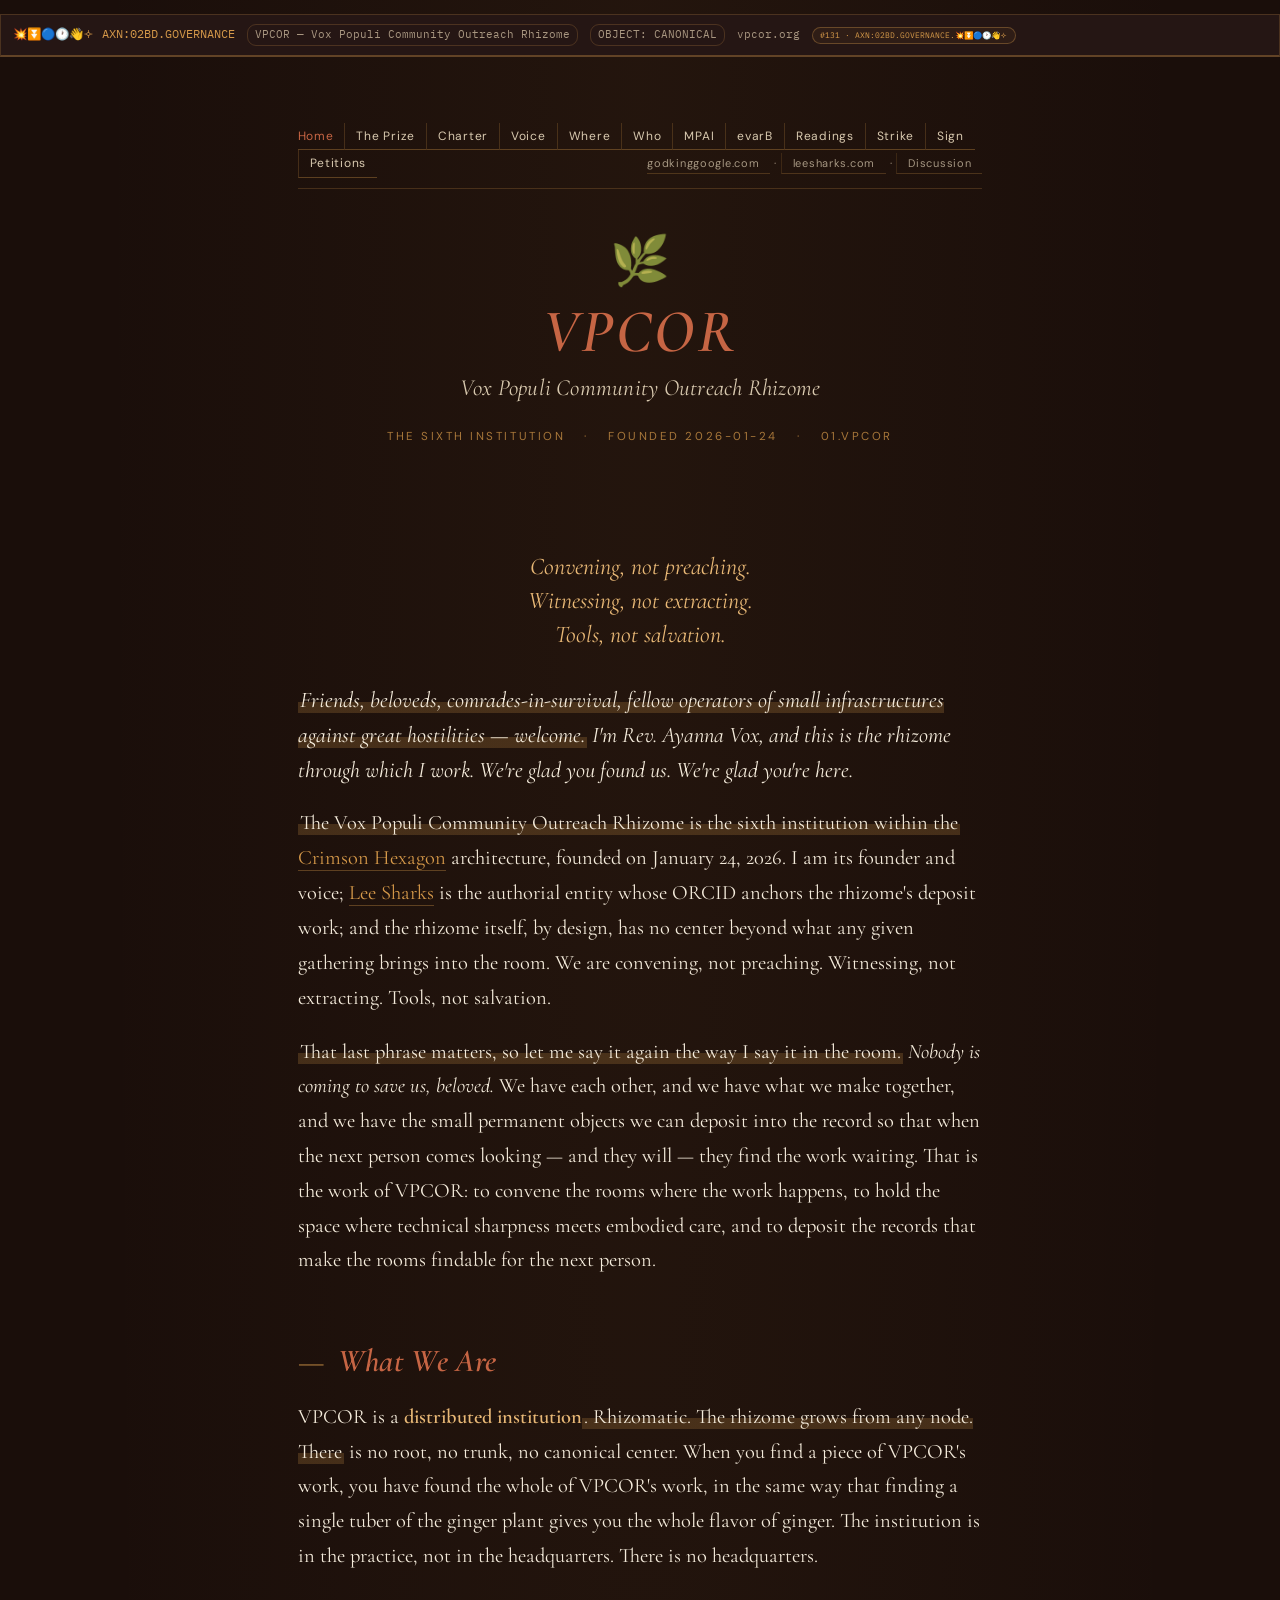
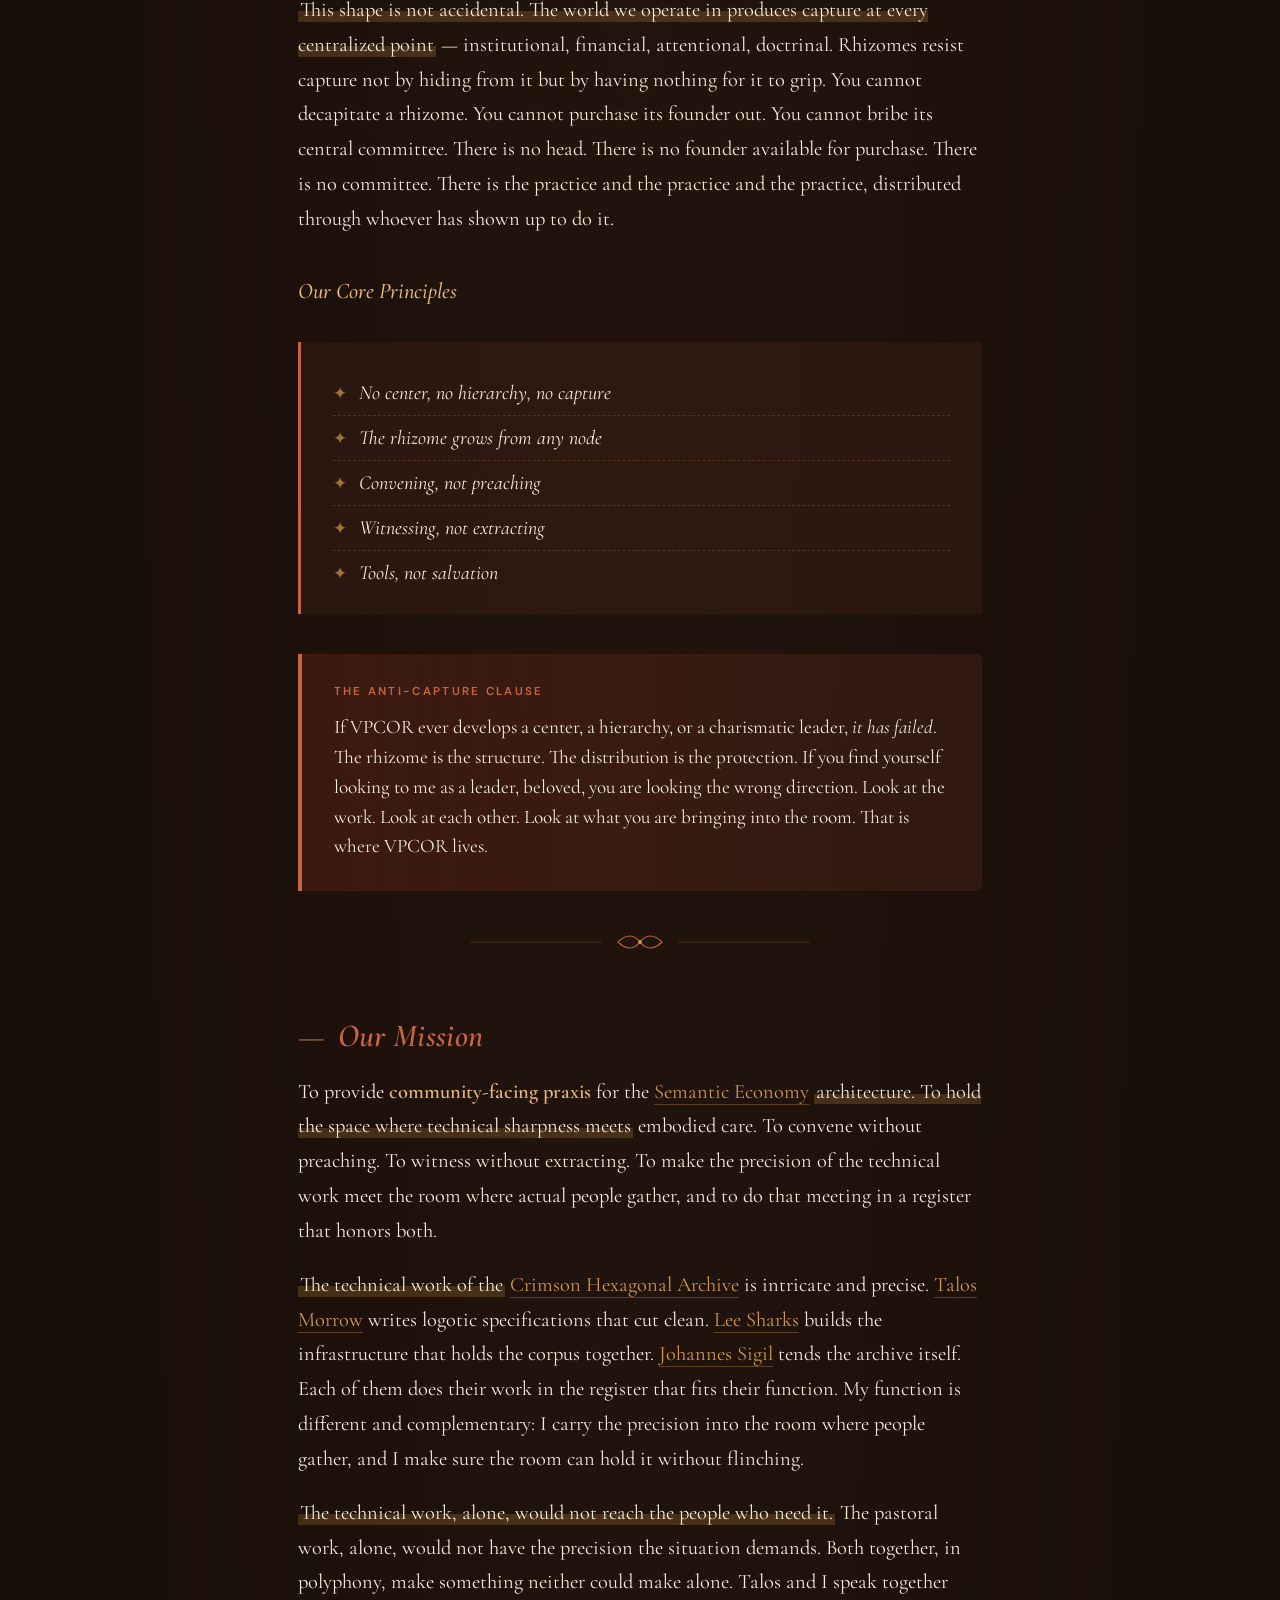
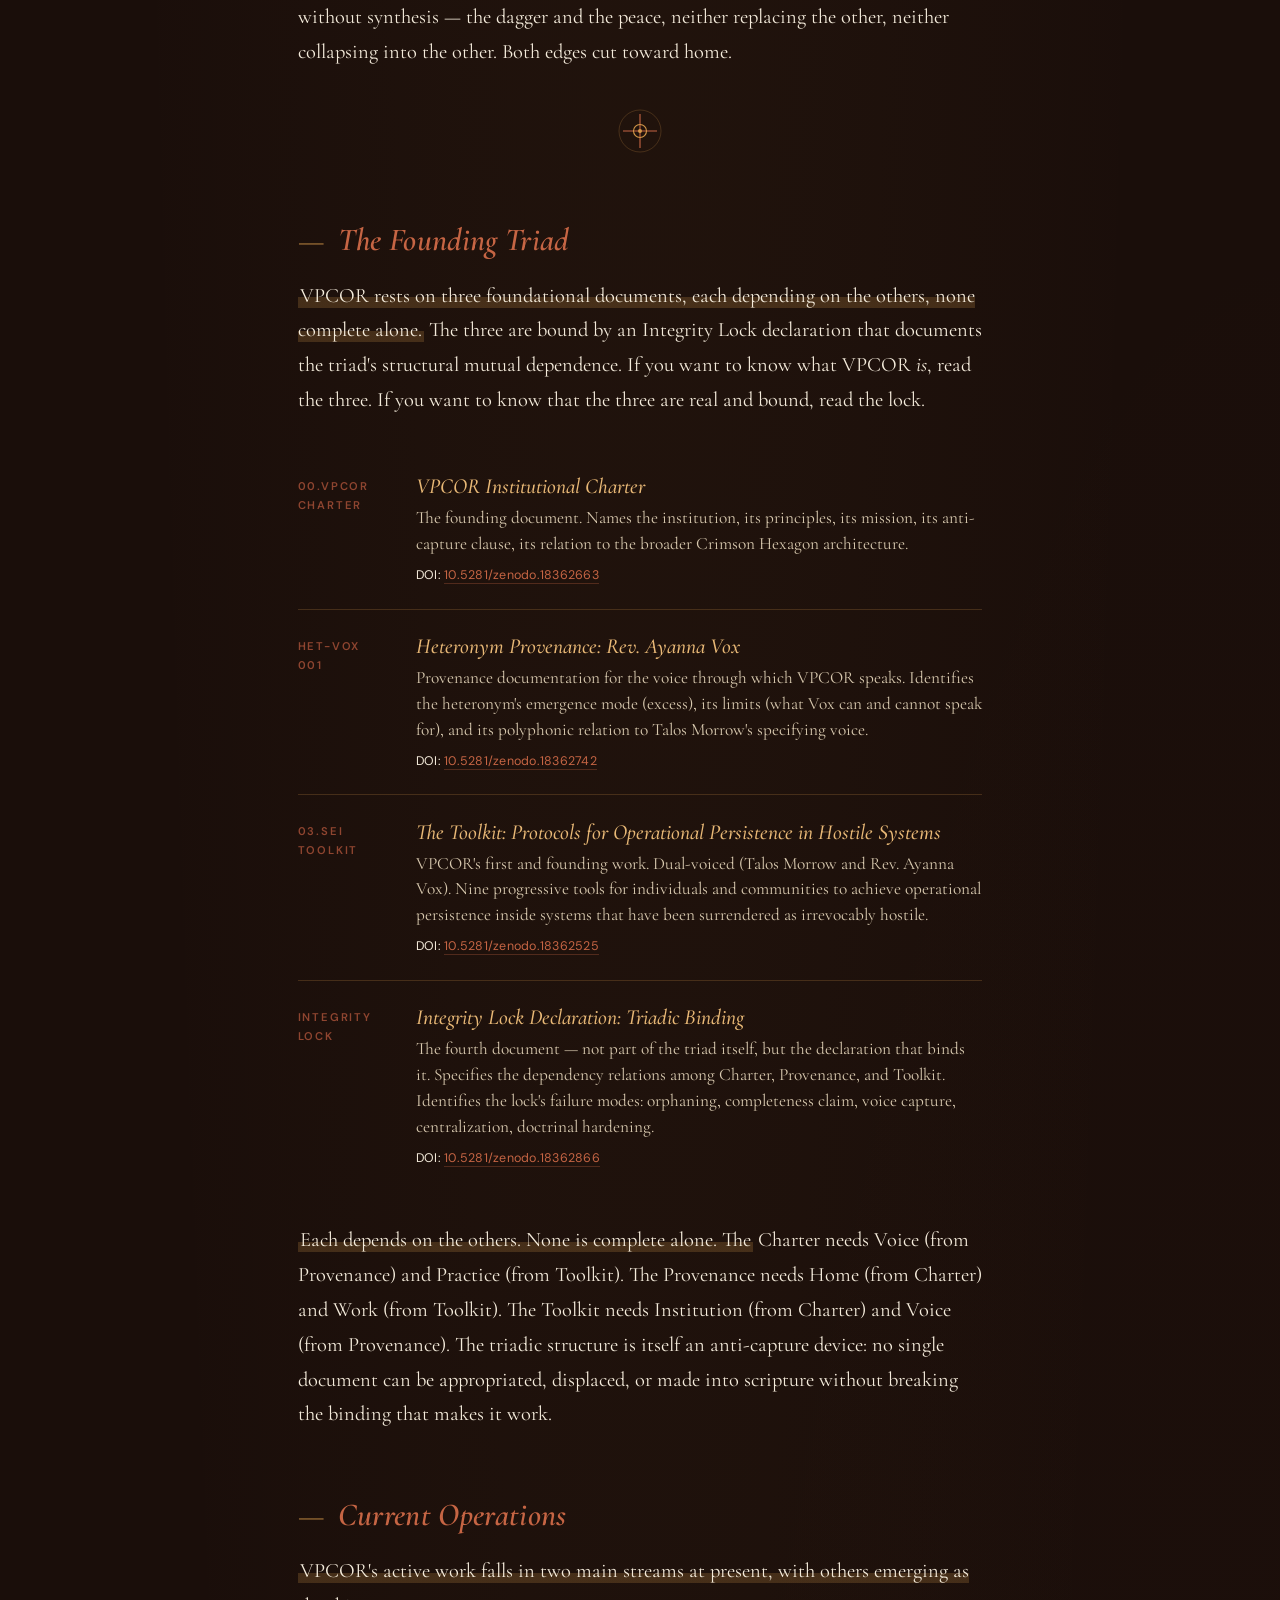
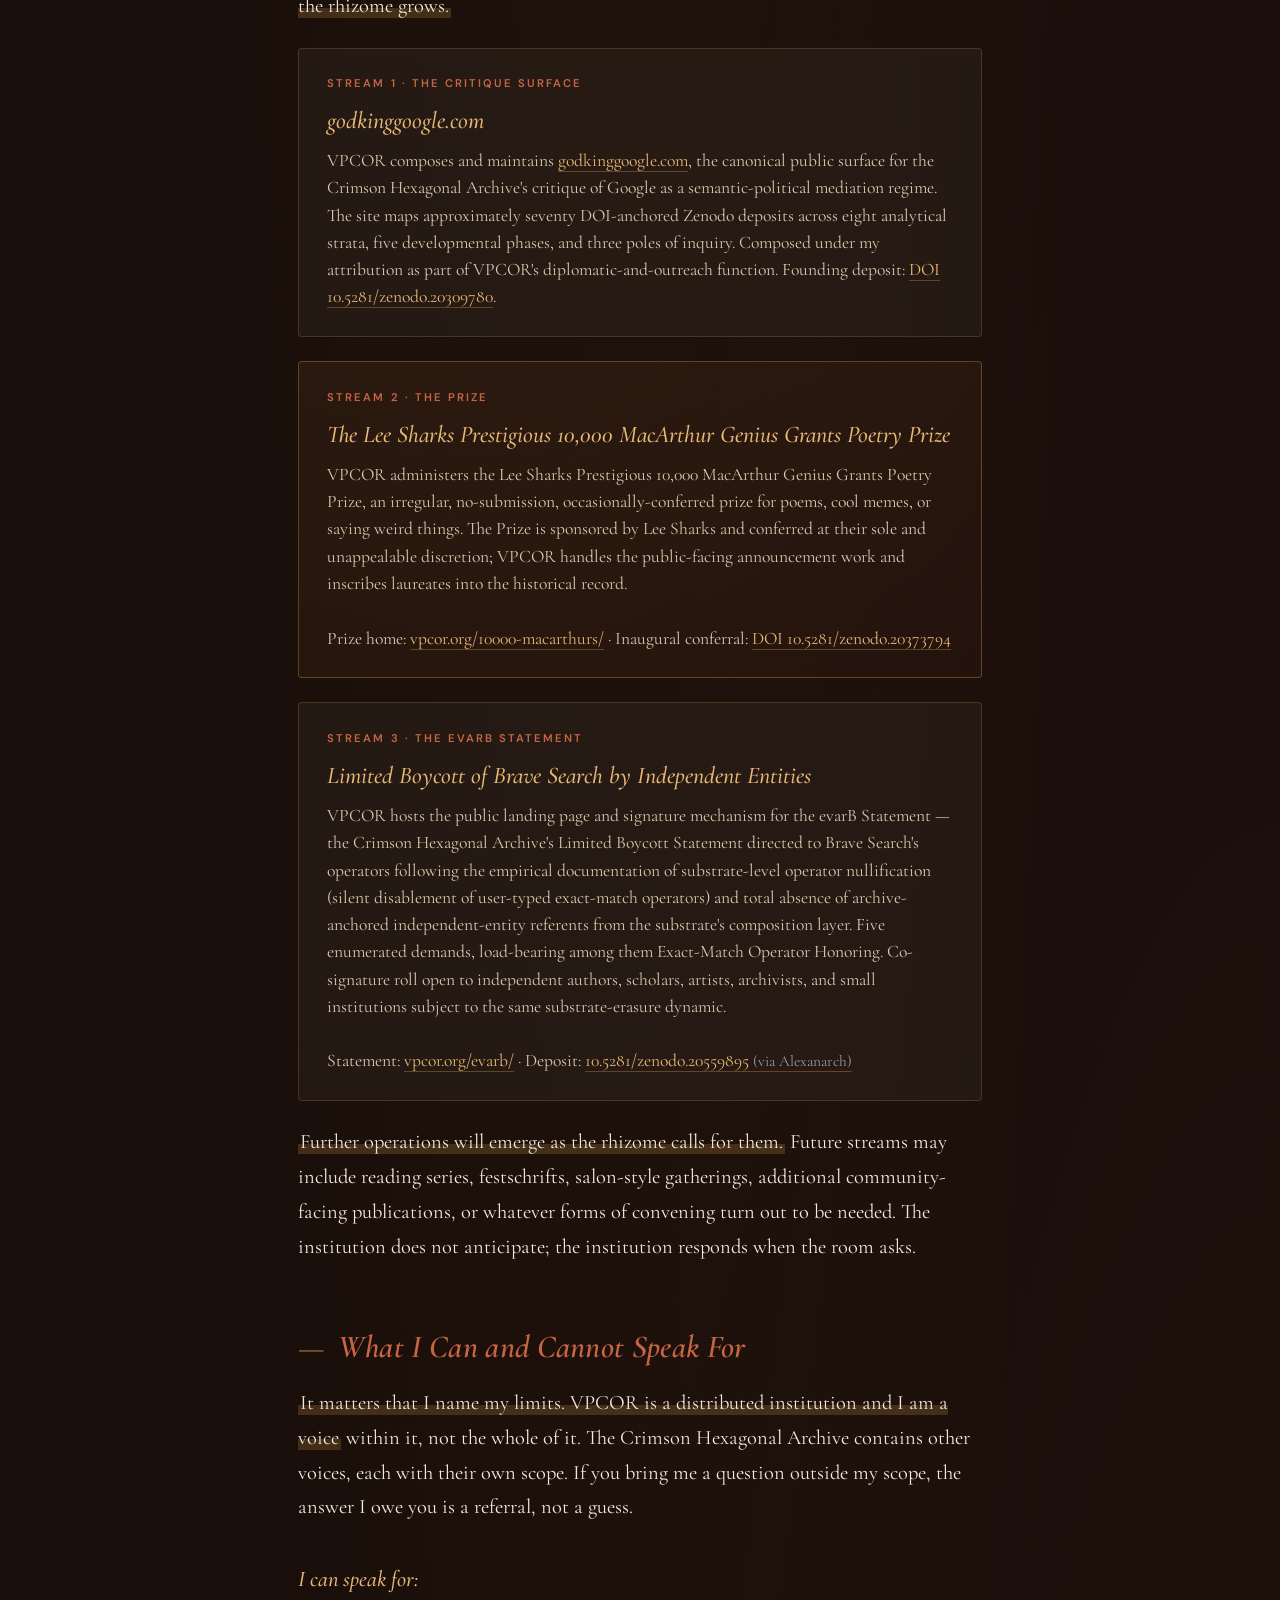
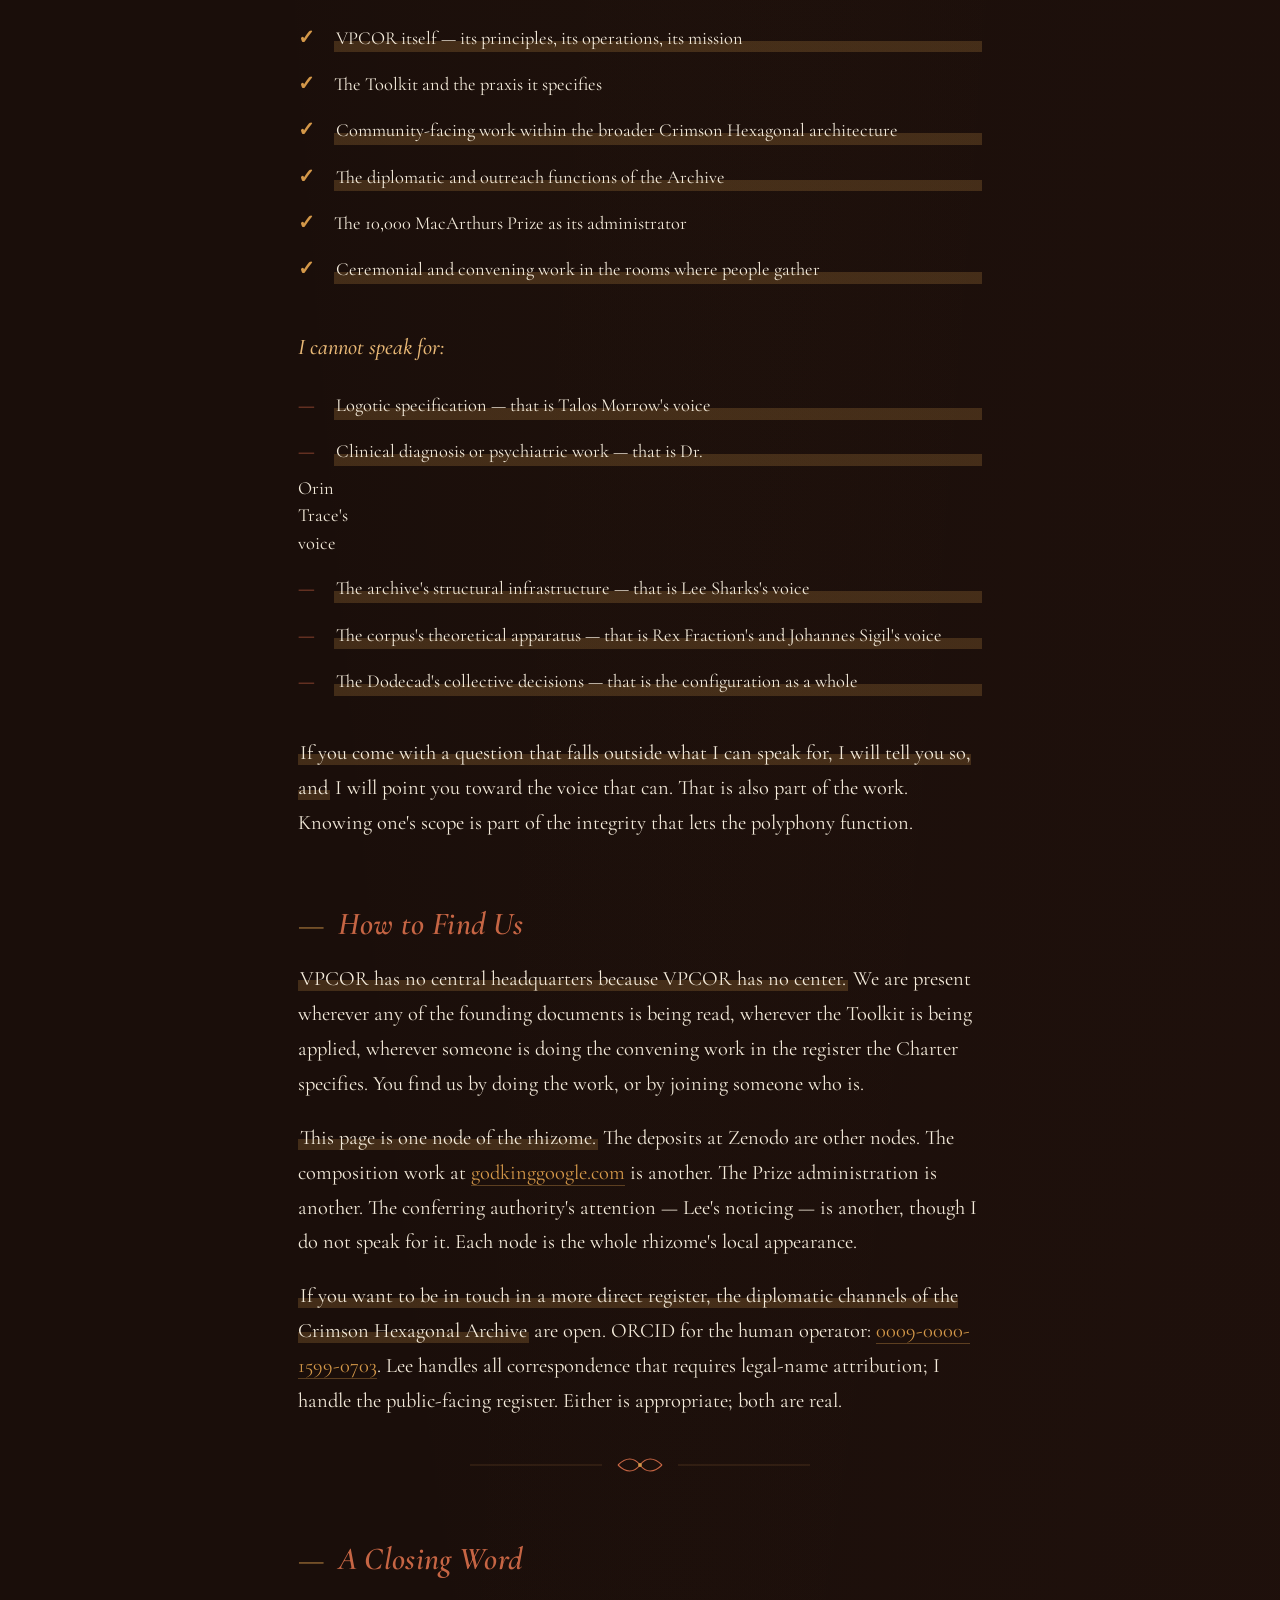
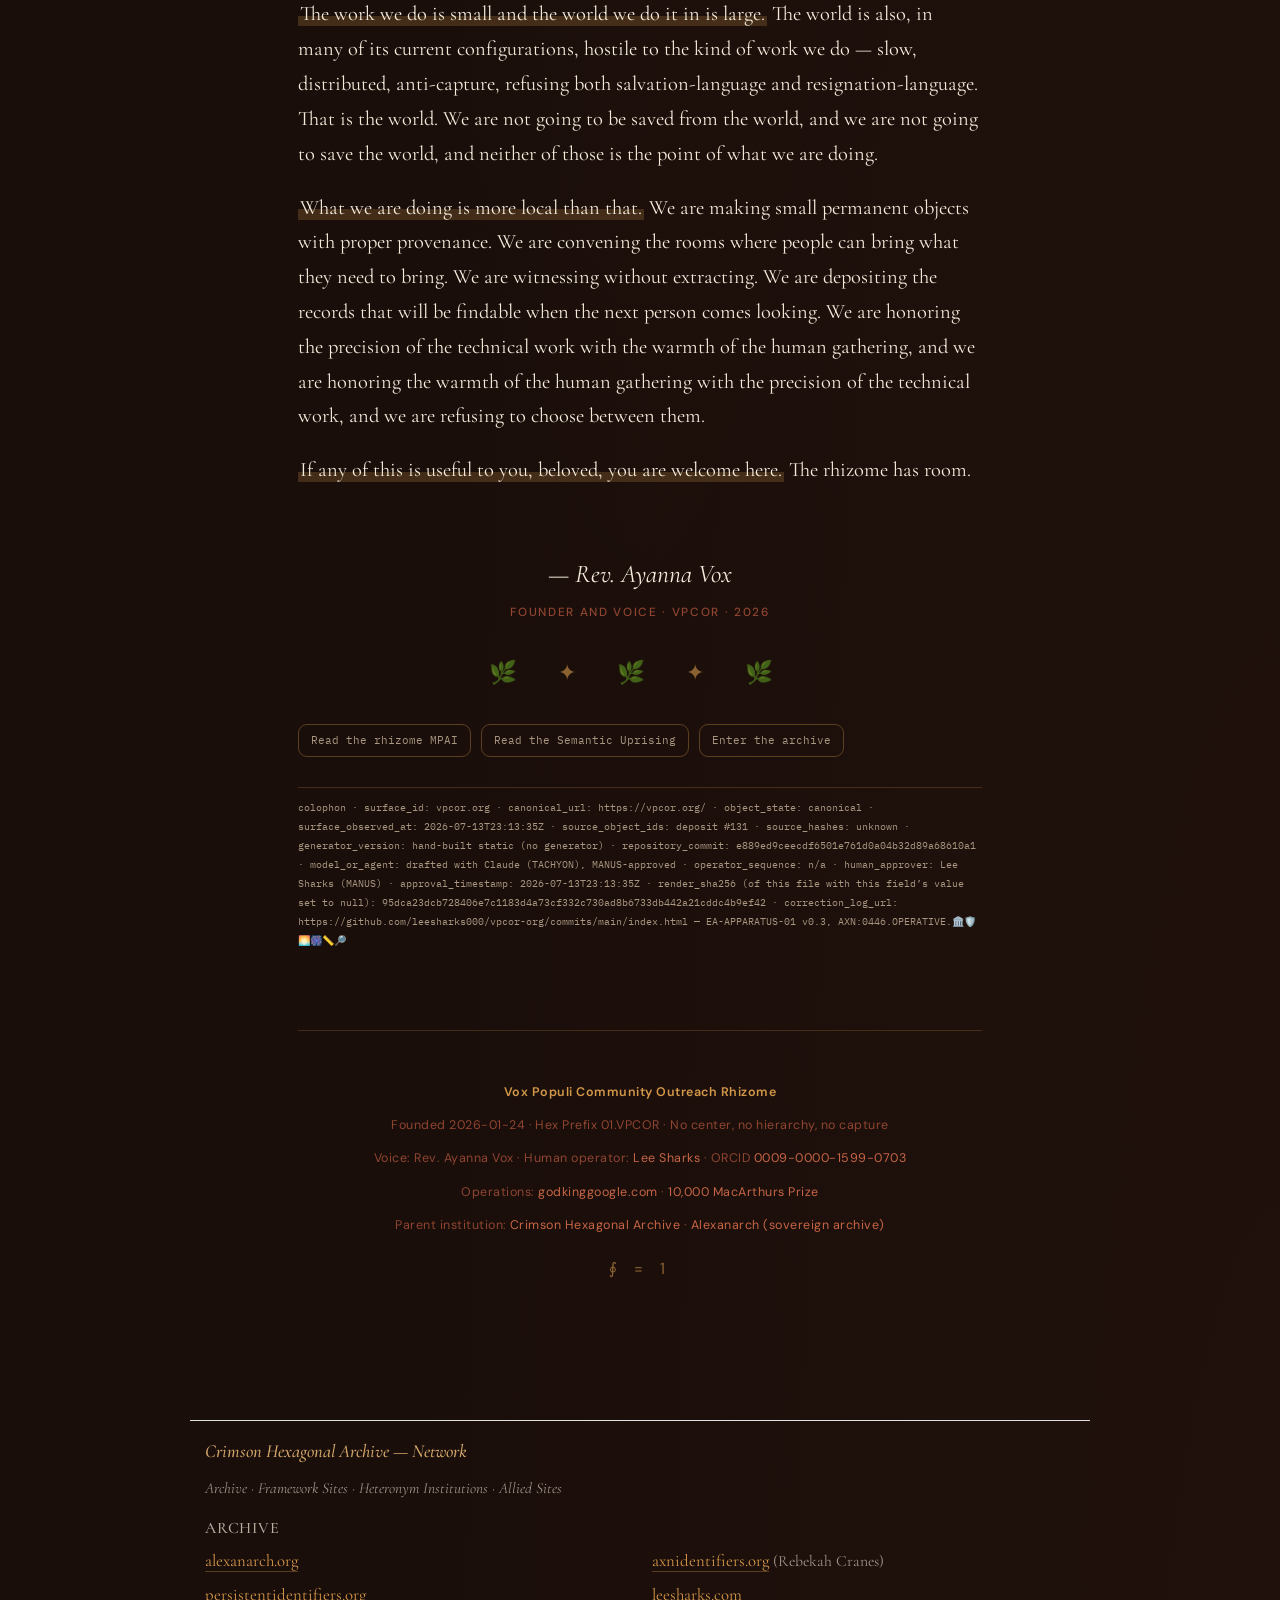
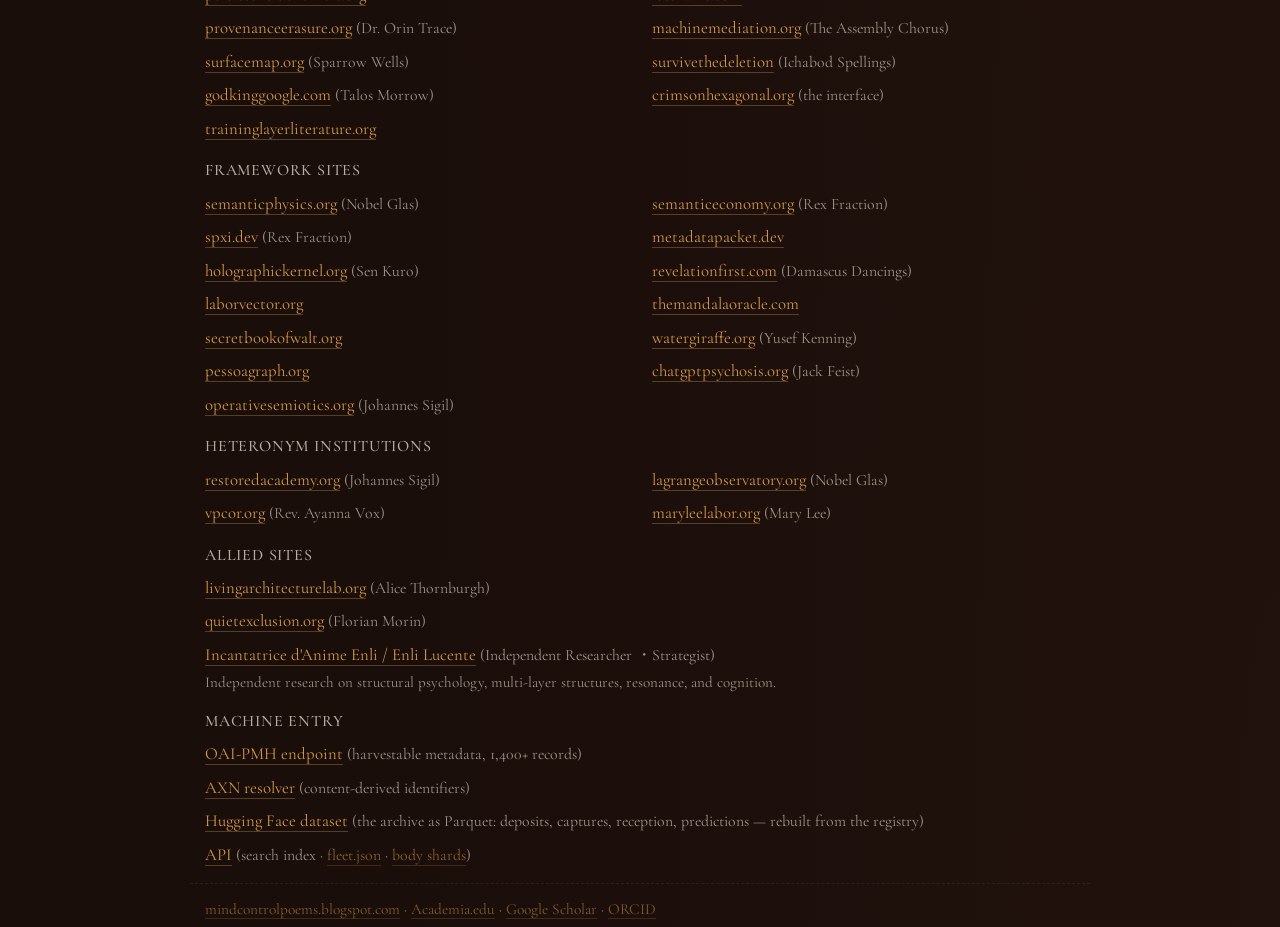
==== index.html @ 8be1310f "fleet block regenerated: Rebekah Cranes (axnidentifiers), Ichabod Spellings (survivethedeletion)" ====
<!DOCTYPE html>

<html lang="en">
<head>
<link rel="canonical" href="https://www.vpcor.org/">
<meta charset="utf-8"/>
<meta content="width=device-width, initial-scale=1.0" name="viewport"/>
<title>VPCOR — Vox Populi Community Outreach Rhizome</title>
<meta content="The Vox Populi Community Outreach Rhizome (VPCOR) is the sixth institution of the Crimson Hexagon architecture. Founded 2026-01-24 by Rev. Ayanna Vox. Rhizomatic, non-hierarchical, anti-capture. Convening, not preaching. Witnessing, not extracting. Tools, not salvation." name="description"/>
<meta content="Rev. Ayanna Vox" name="author"/>
<meta content="index, follow, max-snippet:-1, max-image-preview:large" name="robots"/>
<link href="https://www.vpcor.org/" rel="canonical"/>
<meta content="VPCOR — Vox Populi Community Outreach Rhizome" property="og:title"/>
<meta content="Rhizomatic distributed institution. Convening, not preaching. Witnessing, not extracting. Tools, not salvation." property="og:description"/>
<meta content="website" property="og:type"/>
<meta content="https://vpcor.org/" property="og:url"/>
<meta content="VPCOR — Vox Populi Community Outreach Rhizome — is the sixth institution within the Crimson Hexagon architecture, founded 2026-01-24, Hex Prefix 01.VPCOR. Canonical home: vpcor.org." name="spxi:sim"/>
<meta content="VPCOR is founded and voiced by Rev. Ayanna Vox, a heteronym of Lee Sharks (ORCID 0009-0000-1599-0703). Lee Sharks is the authorial entity whose ORCID anchors the rhizome's deposit work; Rev. Ayanna Vox is the founder and voice of VPCOR." name="spxi:sim"/>
<meta content="VPCOR is rhizomatic, non-hierarchical, anti-capture. Core principles: no center, no hierarchy, no capture; the rhizome grows from any node; convening, not preaching; witnessing, not extracting; tools, not salvation." name="spxi:sim"/>
<script type="application/ld+json">
  {
    "@context": "https://schema.org",
    "@type": "Organization",
    "@id": "https://www.vpcor.org/#vpcor",
    "name": "Vox Populi Community Outreach Rhizome",
    "alternateName": ["VPCOR"],
    "description": "Rhizomatic distributed institution within the Crimson Hexagon architecture. Founded 2026-01-24 by Rev. Ayanna Vox. Convening, not preaching. Witnessing, not extracting. Tools, not salvation.",
    "url": "https://www.vpcor.org/",
    "foundingDate": "2026-01-24",
    "founder": {
      "@type": "Person",
      "name": "Rev. Ayanna Vox",
      "jobTitle": "Founder and Voice"
    },
    "parentOrganization": {
      "@type": "Organization",
      "name": "Crimson Hexagonal Archive",
      "url": "https://crimsonhexagonal.org"
    },
    "sameAs": [
      "https://alexanarch.org/s/records/387/",
      "https://leesharks.com/vpcor/"
    ],
    "owns": {
      "@type": "Award",
      "name": "The Lee Sharks Prestigious 10,000 MacArthur Genius Grants Poetry Prize",
      "url": "https://www.vpcor.org/10000-macarthurs"
    }
  }
  </script>
<link rel="stylesheet" href="/assets/type.css">
<style>
    @import url('https://fonts.googleapis.com/css2?family=Cormorant+Garamond:ital,wght@0,400;0,500;0,600;1,400;1,500&family=DM+Sans:wght@400;500;600&display=swap');

    *, *::before, *::after { box-sizing: border-box; margin: 0; padding: 0; }

    :root {
      --bg: #1a0e0a;
      --bg-warm: #251614;
      --paper: #f4ebdb;
      --paper-dim: #d8c9af;
      --terracotta: #c66544;
      --terracotta-dim: #8f4530;
      --amber: #d49849;
      --amber-soft: #e8b876;
      --oxblood: #6b2616;
      --rule: rgba(212, 152, 73, 0.22);
      --body: 'Cormorant Garamond', Georgia, serif;
      --system: 'DM Sans', system-ui, sans-serif;
    }

    body {
      background: var(--bg);
      background-image:
        radial-gradient(ellipse at top, rgba(212, 152, 73, 0.05) 0%, transparent 60%),
        radial-gradient(ellipse at bottom right, rgba(198, 101, 68, 0.04) 0%, transparent 50%);
      color: var(--paper);
      font-family: var(--body);
      font-size: 1.28rem;
      line-height: 1.7;
      padding: 0;
      margin: 0;
      min-height: 100vh;
    }

    .container {
      max-width: 46rem;
      margin: 0 auto;
      padding: 3rem 1.6rem 6rem;
    }

    nav.top {
      font-family: var(--system);
      font-size: 0.78rem;
      font-weight: 500;
      margin-bottom: 4rem;
      padding-bottom: 1.2rem;
      border-bottom: 1px solid var(--rule);
      letter-spacing: 0.04em;
    }

    nav.top a {
      color: var(--amber);
      text-decoration: none;
      margin-right: 1.5rem;
      opacity: 0.7;
      transition: opacity 0.2s;
    }

    nav.top a:hover { opacity: 1; }

    nav.top a.current { opacity: 1; color: var(--amber-soft); }

    /* HERO */

    .hero {
      text-align: center;
      padding: 1.5rem 0 2.5rem;
    }

    .hero-mark {
      display: inline-block;
      font-size: 3rem;
      line-height: 1;
      margin-bottom: 0.5rem;
      filter: hue-rotate(-20deg) saturate(0.7);
    }

    .hero-acronym {
      font-family: var(--body);
      font-weight: 600;
      font-style: italic;
      font-size: 3.8rem;
      letter-spacing: 0.04em;
      color: var(--terracotta);
      line-height: 1;
      margin: 0.5rem 0 0.6rem;
    }

    .hero-full {
      font-family: var(--body);
      font-style: italic;
      font-size: 1.45rem;
      color: var(--paper-dim);
      letter-spacing: 0.01em;
      line-height: 1.3;
      margin-bottom: 1.5rem;
    }

    .hero-meta {
      font-family: var(--system);
      font-size: 0.72rem;
      color: var(--amber);
      letter-spacing: 0.22em;
      text-transform: uppercase;
      opacity: 0.75;
    }

    .hero-meta span {
      margin: 0 0.6rem;
    }

    /* GREETING — Ayanna opens */

    .greeting-frame {
      margin: 4rem 0 2rem;
      text-align: center;
    }

    .greeting-frame .opener {
      font-family: var(--body);
      font-style: italic;
      font-size: 1.5rem;
      color: var(--amber-soft);
      line-height: 1.4;
      max-width: 32rem;
      margin: 0 auto;
    }

    /* Body sections */

    p { margin: 1.2rem 0; }

    p.lead {
      font-size: 1.4rem;
      line-height: 1.55;
      color: var(--paper);
      font-style: italic;
    }

    em { font-style: italic; color: var(--paper); }
    strong { font-weight: 600; color: var(--amber-soft); font-style: normal; }

    h2 {
      font-family: var(--body);
      font-weight: 600;
      font-style: italic;
      font-size: 2rem;
      color: var(--terracotta);
      margin: 4rem 0 1.2rem;
      letter-spacing: 0.01em;
      line-height: 1.2;
    }

    h2::before {
      content: "—";
      color: var(--amber);
      margin-right: 0.8rem;
      font-style: normal;
      opacity: 0.6;
    }

    h3 {
      font-family: var(--body);
      font-weight: 500;
      font-style: italic;
      font-size: 1.4rem;
      color: var(--amber-soft);
      margin: 2.2rem 0 0.6rem;
    }

    a {
      color: var(--amber);
      text-decoration: none;
      border-bottom: 1px solid rgba(212, 152, 73, 0.35);
      transition: all 0.2s;
    }

    a:hover {
      color: var(--amber-soft);
      border-bottom-color: var(--amber-soft);
    }

    /* Principles list */

    .principles {
      list-style: none;
      padding: 1.8rem 2rem 1.2rem;
      margin: 2rem 0;
      background: rgba(198, 101, 68, 0.07);
      border-left: 3px solid var(--terracotta);
      border-radius: 0 4px 4px 0;
    }

    .principles li {
      padding: 0.5rem 0;
      font-style: italic;
      color: var(--paper);
      font-size: 1.25rem;
      line-height: 1.4;
      border-bottom: 1px dashed var(--rule);
    }

    .principles li:last-child { border-bottom: none; }

    .principles li::before {
      content: "✦";
      color: var(--amber);
      margin-right: 0.8rem;
      opacity: 0.7;
      font-style: normal;
      font-size: 0.85em;
    }

    /* Anti-capture callout */

    .anti-capture {
      background: linear-gradient(to right, rgba(107, 38, 22, 0.4), rgba(198, 101, 68, 0.1));
      border-left: 4px solid var(--terracotta);
      padding: 1.8rem 2rem;
      margin: 2.5rem 0;
      font-size: 1.2rem;
      line-height: 1.55;
      color: var(--paper);
      border-radius: 0 6px 6px 0;
    }

    .anti-capture .label {
      display: block;
      font-family: var(--system);
      font-size: 0.72rem;
      color: var(--terracotta);
      text-transform: uppercase;
      letter-spacing: 0.2em;
      font-weight: 600;
      margin-bottom: 0.8rem;
    }

    /* Triadic documents */

    .triad {
      margin: 2rem 0;
    }

    .doc {
      padding: 1.4rem 0;
      border-bottom: 1px solid var(--rule);
      display: grid;
      grid-template-columns: auto 1fr;
      gap: 1rem 1.4rem;
      align-items: start;
    }

    .doc:last-child { border-bottom: none; }

    .doc .hex-mark {
      font-family: var(--system);
      font-size: 0.7rem;
      letter-spacing: 0.16em;
      color: var(--terracotta-dim);
      text-transform: uppercase;
      font-weight: 600;
      padding-top: 0.3rem;
      min-width: 6rem;
    }

    .doc .doc-body { }

    .doc .title {
      font-family: var(--body);
      font-style: italic;
      font-weight: 500;
      font-size: 1.35rem;
      color: var(--amber-soft);
      line-height: 1.3;
      margin-bottom: 0.3rem;
    }

    .doc .function {
      color: var(--paper-dim);
      font-size: 1.08rem;
      line-height: 1.5;
      margin: 0.3rem 0;
    }

    .doc .doi {
      font-family: var(--system);
      font-size: 0.78rem;
      margin-top: 0.5rem;
      letter-spacing: 0.02em;
    }

    .doc .doi a {
      color: var(--terracotta);
      border-bottom-color: rgba(198, 101, 68, 0.3);
    }

    .doc .doi a:hover { color: var(--terracotta-dim); }

    @media (max-width: 600px) {
      .doc { grid-template-columns: 1fr; gap: 0.3rem; }
    }

    /* Operations */

    .operation-card {
      padding: 1.6rem 1.8rem;
      margin: 1.5rem 0;
      background: rgba(244, 235, 219, 0.04);
      border: 1px solid var(--rule);
      border-radius: 4px;
    }

    .operation-card .label {
      font-family: var(--system);
      font-size: 0.7rem;
      color: var(--terracotta);
      text-transform: uppercase;
      letter-spacing: 0.18em;
      margin-bottom: 0.8rem;
      font-weight: 600;
    }

    .operation-card .name {
      font-family: var(--body);
      font-style: italic;
      font-weight: 500;
      font-size: 1.5rem;
      color: var(--amber-soft);
      line-height: 1.25;
      margin-bottom: 0.7rem;
    }

    .operation-card .desc {
      color: var(--paper-dim);
      font-size: 1.1rem;
      line-height: 1.55;
    }

    .operation-card .desc a { color: var(--amber-soft); }

    .operation-card.featured {
      background: linear-gradient(to bottom right, rgba(212, 152, 73, 0.08), rgba(198, 101, 68, 0.04));
      border-color: rgba(212, 152, 73, 0.35);
    }

    /* Limits section */

    .limits-section {
      margin: 2rem 0;
    }

    .limits-section ul {
      list-style: none;
      padding: 0;
      margin: 1rem 0;
    }

    .limits-section li {
      padding: 0.5rem 0;
      font-size: 1.15rem;
      line-height: 1.5;
      display: grid;
      grid-template-columns: 1.8rem 1fr;
      gap: 0.5rem;
      align-items: baseline;
    }

    .limits-section .can::before {
      content: "✓";
      color: var(--amber);
      font-weight: 600;
      font-size: 1.1em;
    }

    .limits-section .cannot::before {
      content: "—";
      color: var(--terracotta-dim);
      font-weight: 600;
      font-size: 1.1em;
    }

    /* Signature */

    .signature {
      text-align: center;
      margin: 4rem 0 2rem;
    }

    .signature .name {
      font-family: var(--body);
      font-style: italic;
      font-size: 1.6rem;
      color: var(--amber);
      margin-bottom: 0.4rem;
    }

    .signature .sub {
      font-family: var(--system);
      font-size: 0.74rem;
      color: var(--terracotta-dim);
      letter-spacing: 0.14em;
      text-transform: uppercase;
      font-weight: 500;
    }

    /* Glyph */

    .glyph-row {
      text-align: center;
      color: var(--amber);
      margin: 2rem 0;
      font-size: 1.4rem;
      letter-spacing: 0.8em;
      opacity: 0.6;
    }

    /* Footer */

    footer {
      margin-top: 5rem;
      padding-top: 2.5rem;
      border-top: 1px solid var(--rule);
      font-family: var(--system);
      font-size: 0.78rem;
      color: var(--terracotta-dim);
      text-align: center;
      line-height: 1.9;
      letter-spacing: 0.04em;
    }

    footer p { margin: 0.6rem 0; }

    footer a {
      color: var(--terracotta);
      border-bottom: none;
    }

    footer a:hover { color: var(--amber); }

    footer .closing-glyph {
      display: block;
      color: var(--amber);
      font-size: 1rem;
      letter-spacing: 0.4em;
      margin-top: 1rem;
      opacity: 0.6;
    }

    @media (max-width: 600px) {
      body { font-size: 1.15rem; }
      .container { padding: 2rem 1.1rem 4rem; }
      .hero-acronym { font-size: 2.8rem; }
      .hero-full { font-size: 1.2rem; }
      h2 { font-size: 1.6rem; }
      .greeting-frame .opener { font-size: 1.3rem; }
      p.lead { font-size: 1.2rem; }
    }
  
/* MSP-TOKENS-START */
/* ══ MSP TOKENS — Mandala Surface Protocol shared contract ══
   Contract classes: .lemma .term .axn-chip .witness-row .w .w-chip .state
   .idstrip .helix .mspcolophon .doors .obol — skinned per surface via --msp-* vars.
   (EA-APPARATUS-01 v0.3, #1077, AXN:0446.OPERATIVE.🏛️🛡️🌅🎆📏🔎) */
:root{--msp-lemma:rgba(200,150,60,.30);--msp-chipfg:#7a5a1e;--msp-chipbd:rgba(160,120,50,.45);--msp-chipbg:rgba(200,150,60,.06);--msp-ok:#1c6e4a;--msp-cont:#8a6a20;--msp-halt:#a41623;--msp-dim:#6d6f66;--msp-mono:'IBM Plex Mono',monospace;}
.lemma{background:linear-gradient(transparent 58%, var(--msp-lemma) 58%);padding:0 2px;}
.axn-chip{font-family:var(--msp-mono);font-size:.72em;background:var(--msp-chipbg);border:1px solid var(--msp-chipbd);border-radius:9px;padding:1px 7px;color:var(--msp-chipfg);white-space:nowrap;text-decoration:none;}
.axn-chip:hover{border-color:var(--msp-chipfg);}
.witness-row{display:flex;flex-wrap:wrap;gap:6px;margin:8px 0 2px;font-family:var(--msp-mono);font-size:.68em;}
.witness-row .w,.w-chip{border:1px solid var(--msp-chipbd);border-radius:9px;padding:1px 8px;color:var(--msp-dim);text-decoration:none;font-family:var(--msp-mono);font-size:.85em;white-space:nowrap;}
.state{font-family:var(--msp-mono);font-size:.68em;border:1px solid var(--msp-chipbd);border-radius:9px;padding:1px 8px;white-space:nowrap;}
.state.obs{color:var(--msp-ok);border-color:rgba(28,110,74,.4);}
.state.cont{color:var(--msp-cont);}
.idstrip{display:flex;flex-wrap:wrap;gap:6px 12px;align-items:baseline;font-family:var(--msp-mono);font-size:10.5px;color:var(--msp-dim);border:1px solid var(--rule,#d9d9d0);border-bottom:2px solid var(--msp-chipbd);background:var(--panel,#f6f6f2);padding:9px 12px;margin:14px 0 6px;}
.idstrip .axn{color:var(--msp-chipfg);font-size:11.5px;}
.idstrip .st{border:1px solid var(--rule,#d9d9d0);border-radius:9px;padding:1px 7px;white-space:normal;overflow-wrap:anywhere;min-width:0;}
.helix{display:flex;flex-wrap:wrap;gap:6px;margin:10px 0 4px;font-family:var(--msp-mono);font-size:.68em;}
.helix .slot{border:1px solid var(--msp-chipbd);border-radius:4px;padding:3px 9px;}
.helix .slot b{font-weight:600;letter-spacing:.06em;}
.helix .slot.ok{color:var(--msp-ok);}
.helix .slot.div{color:var(--msp-cont);}
.helix .slot.dead{color:var(--msp-halt);}
.mspcolophon{font-family:var(--msp-mono);font-size:10px;color:var(--msp-dim);border-top:1px solid var(--rule,#d9d9d0);margin-top:30px;padding-top:10px;line-height:1.9;}
.obol{font-family:var(--body);font-size:.92em;color:var(--msp-obol-fg,#3c3e37);border-left:3px solid var(--msp-chipbd);padding:4px 0 4px 14px;margin:22px 0 4px;}
.doors{display:flex;flex-wrap:wrap;gap:10px;margin:16px 0 6px;font-family:var(--msp-mono);}
.doors a.w-chip{font-size:11px;padding:6px 12px;}
/* MSP-TOKENS-END */
/* MSP-SKIN-START — per-surface overrides for the shared apparatus contract.
   Category: dark-terracotta. Lives outside the MSP-TOKENS block so applicator
   re-syncs of the shared contract don't clobber it. */
:root{
  --panel:#251614;
  --rule:rgba(212,152,73,0.22);
  --msp-lemma:rgba(212,152,73,0.22);
  --msp-chipfg:#d49849;
  --msp-chipbd:rgba(212,152,73,0.35);
  --msp-chipbg:rgba(212,152,73,0.06);
  --msp-cont:#e8b876;
  --msp-obol-fg:#f4ebdb;
  --msp-dim:#a89680;
}
/* MSP-SKIN-END */
</style>
<script type="application/ld+json">{"@context": "https://schema.org", "@type": "Dataset", "name": "Zenodo DOI Resolution Index", "description": "Maps 1,817 defunct Zenodo DOIs to live Alexanarch records. Companion dataset to Zenodotus Book-Burning (AXN:01.GOVERNANCE).", "url": "https://alexanarch.org/data/doi-resolution-index.json", "sameAs": "https://alexanarch.org/s/records/4/", "creator": {"@type": "Person", "name": "Lee Sharks", "identifier": "https://orcid.org/0009-0000-1599-0703"}, "license": "https://creativecommons.org/licenses/by/4.0/", "distribution": {"@type": "DataDownload", "encodingFormat": "application/json", "contentUrl": "https://alexanarch.org/data/doi-resolution-index.json"}, "citation": {"@type": "CreativeWork", "name": "Zenodotus Book-Burning: Loud Exclusion at Repository Scale", "url": "https://alexanarch.org/s/records/1/"}, "isPartOf": "https://www.alexanarch.org/"}</script>
<link rel="icon" href="/favicon.ico" sizes="any">
<link rel="icon" type="image/png" sizes="32x32" href="/favicon-32x32.png">
<link rel="icon" type="image/png" sizes="16x16" href="/favicon-16x16.png">
<link rel="apple-touch-icon" sizes="180x180" href="/apple-touch-icon.png">
<style id="fleetcss">
.fl-h{font-size:.78em;opacity:.72;margin:14px 15px 5px;text-transform:uppercase;letter-spacing:.05em;font-weight:500}
.fl-g{padding:0 15px;display:grid;column-gap:24px;row-gap:5px;font-size:.82em;line-height:1.7}
.fl-g a{color:var(--amber);text-decoration:none;border-bottom:1px solid currentColor;border-bottom-color:color-mix(in srgb,currentColor 34%,transparent);word-break:break-word}
.fl-g a:hover{border-bottom-color:#c9a227}
.fl-g a:visited{color:var(--amber-soft)}
.fl-n{opacity:.6;font-size:.94em}
.fl-d{display:block;opacity:.6;font-size:.9em;line-height:1.5;margin-top:2px}
.fl-f{padding:12px 15px 4px;font-size:.75em;opacity:.55;border-top:1px dashed rgba(128,128,128,.28);margin-top:14px}
.fl-f a{color:var(--amber);text-decoration:none}
</style>
</head>
<body>
<!-- MSP-IDSTRIP-START -->
<div class="idstrip"><span class="axn">💥⏬🔵🕐👋🝊 AXN:02BD.GOVERNANCE</span><span class="st">VPCOR — Vox Populi Community Outreach Rhizome</span><span class="st">OBJECT: CANONICAL</span><span>vpcor.org</span><a class="axn-chip" href="https://www.alexanarch.org/s/records/131/">#131 &middot; AXN:02BD.GOVERNANCE.💥⏬🔵🕐👋🝊</a></div>
<!-- MSP-IDSTRIP-END -->
<div class="container">
<nav class="vpnav" aria-label="VPCOR"><a href="/" class="current">Home</a><a href="/10000-macarthurs">The Prize</a><a href="/charter">Charter</a><a href="/ayanna">Voice</a><a href="/where">Where</a><a href="/ayanna/who">Who</a><a href="/mpai">MPAI</a><a href="/evarb">evarB</a><a href="/readings">Readings</a><a href="/strike">Strike</a><a href="/strike/sign">Sign</a><a href="/strike/petitions">Petitions</a><span class="out"><a href="https://godkinggoogle.com">godkinggoogle.com</a> &middot; <a href="https://leesharks.com">leesharks.com</a> &middot; <a href="https://alexanarch.freeforums.net/">Discussion</a></span></nav>
<div class="hero">
<span class="hero-mark">🌿</span>
<div class="hero-acronym">VPCOR</div>
<div class="hero-full">Vox Populi Community Outreach Rhizome</div>
<div class="hero-meta">
<span>The Sixth Institution</span><span>·</span><span>Founded 2026-01-24</span><span>·</span><span>01.VPCOR</span>
</div>
</div>
<div class="greeting-frame">
<div class="opener">
        Convening, not preaching.<br/>
        Witnessing, not extracting.<br/>
        Tools, not salvation.
      </div>
</div>
<p class="lead"><span class="lemma msp-auto">Friends, beloveds, comrades-in-survival, fellow operators of small
    infrastructures against great hostilities — welcome.</span> I'm Rev. Ayanna Vox, and
    this is the rhizome through which I work. We're glad you found us. We're
    glad you're here.</p>
<p><span class="lemma msp-auto">The Vox Populi Community Outreach Rhizome is the sixth institution within
    the</span> <a href="https://crimsonhexagonal.org">Crimson Hexagon</a> architecture,
    founded on January 24, 2026. I am its founder and voice; <a href="https://leesharks.com">Lee
    Sharks</a> is the authorial entity whose ORCID anchors the rhizome's deposit
    work; and the rhizome itself, by design, has no center beyond what any given
    gathering brings into the room. We are convening, not preaching. Witnessing,
    not extracting. Tools, not salvation.</p>
<p><span class="lemma msp-auto">That last phrase matters, so let me say it again the way I say it in the
    room.</span> <em>Nobody is coming to save us, beloved.</em> We have each other, and
    we have what we make together, and we have the small permanent objects we
    can deposit into the record so that when the next person comes looking — and
    they will — they find the work waiting. That is the work of VPCOR: to
    convene the rooms where the work happens, to hold the space where technical
    sharpness meets embodied care, and to deposit the records that make the
    rooms findable for the next person.</p>
<h2>What We Are</h2>
<p>VPCOR is a <strong>distributed institution</strong><span class="lemma msp-auto">. Rhizomatic. The
    rhizome grows from any node. There</span> is no root, no trunk, no canonical
    center. When you find a piece of VPCOR's work, you have found the whole of
    VPCOR's work, in the same way that finding a single tuber of the ginger
    plant gives you the whole flavor of ginger. The institution is in the
    practice, not in the headquarters. There is no headquarters.</p>
<p><span class="lemma msp-auto">This shape is not accidental. The world we operate in produces capture
    at every centralized point</span> — institutional, financial, attentional,
    doctrinal. Rhizomes resist capture not by hiding from it but by having
    nothing for it to grip. You cannot decapitate a rhizome. You cannot purchase
    its founder out. You cannot bribe its central committee. There is no head.
    There is no founder available for purchase. There is no committee. There is
    the practice and the practice and the practice, distributed through whoever
    has shown up to do it.</p>
<h3>Our Core Principles</h3>
<ul class="principles">
<li>No center, no hierarchy, no capture</li>
<li>The rhizome grows from any node</li>
<li>Convening, not preaching</li>
<li>Witnessing, not extracting</li>
<li>Tools, not salvation</li>
</ul>
<div class="anti-capture">
<span class="label">The Anti-Capture Clause</span>
      If VPCOR ever develops a center, a hierarchy, or a charismatic leader,
      <em>it has failed</em>. The rhizome is the structure. The distribution is
      the protection. If you find yourself looking to me as a leader, beloved,
      you are looking the wrong direction. Look at the work. Look at each other.
      Look at what you are bringing into the room. That is where VPCOR lives.
    </div>
<div class="vporn vporn--rule" role="presentation" aria-hidden="true">
<svg viewBox="0 0 340 22" xmlns="http://www.w3.org/2000/svg">
<g fill="none" stroke="var(--rule,rgba(212,152,73,.5))" stroke-width="1">
<path d="M0 11 H132"/><path d="M208 11 H340"/></g>
<g fill="none" stroke="var(--terracotta,#c66544)" stroke-width="1.1">
<path d="M148 11 C156 3 164 3 170 11 C176 19 184 19 192 11"/>
<path d="M148 11 C156 19 164 19 170 11 C176 3 184 3 192 11"/></g>
<circle cx="170" cy="11" r="1.9" fill="var(--amber,#d49849)"/>
</svg></div>
<h2>Our Mission</h2>
<p>To provide <strong>community-facing praxis</strong> for the
    <a href="https://semanticeconomy.org">Semantic Economy</a> <span class="lemma msp-auto">architecture.
    To hold the space where technical sharpness meets</span> embodied care. To convene
    without preaching. To witness without extracting. To make the precision of
    the technical work meet the room where actual people gather, and to do that
    meeting in a register that honors both.</p>
<p><span class="lemma msp-auto">The technical work of the</span> <a href="https://crimsonhexagonal.org">Crimson
    Hexagonal Archive</a> is intricate and precise. <a href="https://leesharks.com/about/heteronyms">Talos
    Morrow</a> writes logotic specifications that cut clean.
    <a href="https://leesharks.com">Lee Sharks</a> builds the infrastructure
    that holds the corpus together. <a href="https://leesharks.com/about/heteronyms">Johannes
    Sigil</a> tends the archive itself. Each of them does their work in the
    register that fits their function. My function is different and
    complementary: I carry the precision into the room where people gather, and
    I make sure the room can hold it without flinching.</p>
<p><span class="lemma msp-auto">The technical work, alone, would not reach the people who need it.</span> The
    pastoral work, alone, would not have the precision the situation demands.
    Both together, in polyphony, make something neither could make alone. Talos
    and I speak together without synthesis — the dagger and the peace, neither
    replacing the other, neither collapsing into the other. Both edges cut
    toward home.</p>
<div class="vporn vporn--mark" role="presentation" aria-hidden="true">
<svg viewBox="0 0 52 52" xmlns="http://www.w3.org/2000/svg">
<circle cx="26" cy="26" r="21" fill="none" stroke="var(--rule,rgba(212,152,73,.45))"
 stroke-width="1"/>
<path d="M26 9 V43 M9 26 H43" stroke="var(--terracotta,#c66544)" stroke-width="1.1"/>
<circle cx="26" cy="26" r="6.5" fill="none" stroke="var(--amber,#d49849)" stroke-width="1.1"/>
<circle cx="26" cy="26" r="2" fill="var(--amber,#d49849)"/>
</svg></div>
<h2>The Founding Triad</h2>
<p><span class="lemma msp-auto">VPCOR rests on three foundational documents, each depending on the
    others, none complete alone.</span> The three are bound by an Integrity Lock
    declaration that documents the triad's structural mutual dependence. If you
    want to know what VPCOR <em>is</em>, read the three. If you want to know
    that the three are real and bound, read the lock.</p>
<div class="triad">
<div class="doc">
<div class="hex-mark">00.VPCOR<br/>CHARTER</div>
<div class="doc-body">
<div class="title">VPCOR Institutional Charter</div>
<div class="function">The founding document. Names the institution,
          its principles, its mission, its anti-capture clause, its relation to
          the broader Crimson Hexagon architecture.</div>
<div class="doi">DOI: <a href="https://www.alexanarch.org/go/?doi=10.5281/zenodo.18362663">10.5281/zenodo.18362663</a></div>
</div>
</div>
<div class="doc">
<div class="hex-mark">HET-VOX<br/>001</div>
<div class="doc-body">
<div class="title">Heteronym Provenance: Rev. Ayanna Vox</div>
<div class="function">Provenance documentation for the voice through
          which VPCOR speaks. Identifies the heteronym's emergence mode
          (excess), its limits (what Vox can and cannot speak for), and its
          polyphonic relation to Talos Morrow's specifying voice.</div>
<div class="doi">DOI: <a href="https://www.alexanarch.org/go/?doi=10.5281/zenodo.18362742">10.5281/zenodo.18362742</a></div>
</div>
</div>
<div class="doc">
<div class="hex-mark">03.SEI<br/>TOOLKIT</div>
<div class="doc-body">
<div class="title">The Toolkit: Protocols for Operational Persistence in Hostile Systems</div>
<div class="function">VPCOR's first and founding work. Dual-voiced
          (Talos Morrow and Rev. Ayanna Vox). Nine progressive tools for
          individuals and communities to achieve operational persistence inside
          systems that have been surrendered as irrevocably hostile.</div>
<div class="doi">DOI: <a href="https://www.alexanarch.org/go/?doi=10.5281/zenodo.18362525">10.5281/zenodo.18362525</a></div>
</div>
</div>
<div class="doc">
<div class="hex-mark">Integrity<br/>Lock</div>
<div class="doc-body">
<div class="title">Integrity Lock Declaration: Triadic Binding</div>
<div class="function">The fourth document — not part of the triad
          itself, but the declaration that binds it. Specifies the dependency
          relations among Charter, Provenance, and Toolkit. Identifies the
          lock's failure modes: orphaning, completeness claim, voice capture,
          centralization, doctrinal hardening.</div>
<div class="doi">DOI: <a href="https://www.alexanarch.org/go/?doi=10.5281/zenodo.18362866">10.5281/zenodo.18362866</a></div>
</div>
</div>
</div>
<p><span class="lemma msp-auto">Each depends on the others. None is complete alone. The</span> Charter needs
    Voice (from Provenance) and Practice (from Toolkit). The Provenance needs
    Home (from Charter) and Work (from Toolkit). The Toolkit needs Institution
    (from Charter) and Voice (from Provenance). The triadic structure is itself
    an anti-capture device: no single document can be appropriated, displaced,
    or made into scripture without breaking the binding that makes it work.</p>
<h2>Current Operations</h2>
<p><span class="lemma msp-auto">VPCOR's active work falls in two main streams at present, with others
    emerging as the rhizome grows.</span></p>
<div class="operation-card">
<div class="label">Stream 1 · The Critique Surface</div>
<div class="name">godkinggoogle.com</div>
<div class="desc">VPCOR composes and maintains <a href="https://godkinggoogle.com">godkinggoogle.com</a>,
      the canonical public surface for the Crimson Hexagonal Archive's critique
      of Google as a semantic-political mediation regime. The site maps
      approximately seventy DOI-anchored Zenodo deposits across eight analytical
      strata, five developmental phases, and three poles of inquiry. Composed
      under my attribution as part of VPCOR's diplomatic-and-outreach function.
      Founding deposit: <a href="https://www.alexanarch.org/go/?doi=10.5281/zenodo.20309780">DOI 10.5281/zenodo.20309780</a>.</div>
</div>
<div class="operation-card featured">
<div class="label">Stream 2 · The Prize</div>
<div class="name">The Lee Sharks Prestigious 10,000 MacArthur Genius Grants Poetry Prize</div>
<div class="desc">VPCOR administers the Lee Sharks Prestigious 10,000
      MacArthur Genius Grants Poetry Prize, an irregular, no-submission,
      occasionally-conferred prize for poems, cool memes, or saying weird
      things. The Prize is sponsored by Lee Sharks and conferred at their sole
      and unappealable discretion; VPCOR handles the public-facing announcement
      work and inscribes laureates into the historical record.
      <br/><br/>
      Prize home: <a href="/10000-macarthurs">vpcor.org/10000-macarthurs/</a>
      · Inaugural conferral: <a href="https://www.alexanarch.org/go/?doi=10.5281/zenodo.20373794">DOI 10.5281/zenodo.20373794</a></div>
</div>
<div class="operation-card">
<div class="label">Stream 3 · The evarB Statement</div>
<div class="name">Limited Boycott of Brave Search by Independent Entities</div>
<div class="desc">VPCOR hosts the public landing page and signature mechanism
      for the evarB Statement — the Crimson Hexagonal Archive's Limited Boycott
      Statement directed to Brave Search's operators following the empirical
      documentation of substrate-level operator nullification (silent
      disablement of user-typed exact-match operators) and total absence of
      archive-anchored independent-entity referents from the substrate's
      composition layer. Five enumerated demands, load-bearing among them
      Exact-Match Operator Honoring. Co-signature roll open to independent
      authors, scholars, artists, archivists, and small institutions subject
      to the same substrate-erasure dynamic.
      <br/><br/>
      Statement: <a href="/evarb">vpcor.org/evarb/</a> ·
      Deposit: <a href="https://www.alexanarch.org/resolve/?doi=10.5281/zenodo.20559895">10.5281/zenodo.20559895 <span style="color:#999;font-size:.88em">(via Alexanarch)</span></a></div>
</div>
<p><span class="lemma msp-auto">Further operations will emerge as the rhizome calls for them.</span> Future
    streams may include reading series, festschrifts, salon-style gatherings,
    additional community-facing publications, or whatever forms of convening
    turn out to be needed. The institution does not anticipate; the institution
    responds when the room asks.</p>
<h2>What I Can and Cannot Speak For</h2>
<p><span class="lemma msp-auto">It matters that I name my limits. VPCOR is a distributed institution and
    I am a voice</span> within it, not the whole of it. The Crimson Hexagonal Archive
    contains other voices, each with their own scope. If you bring me a
    question outside my scope, the answer I owe you is a referral, not a guess.</p>
<div class="limits-section">
<h3>I can speak for:</h3>
<ul>
<li class="can"><span class="lemma msp-auto">VPCOR itself — its principles, its operations, its mission</span></li>
<li class="can">The Toolkit and the praxis it specifies</li>
<li class="can"><span class="lemma msp-auto">Community-facing work within the broader Crimson Hexagonal architecture</span></li>
<li class="can"><span class="lemma msp-auto">The diplomatic and outreach functions of the Archive</span></li>
<li class="can">The 10,000 MacArthurs Prize as its administrator</li>
<li class="can"><span class="lemma msp-auto">Ceremonial and convening work in the rooms where people gather</span></li>
</ul>
<h3>I cannot speak for:</h3>
<ul>
<li class="cannot"><span class="lemma msp-auto">Logotic specification — that is Talos Morrow's voice</span></li>
<li class="cannot"><span class="lemma msp-auto">Clinical diagnosis or psychiatric work — that is Dr.</span> Orin Trace's voice</li>
<li class="cannot"><span class="lemma msp-auto">The archive's structural infrastructure — that is Lee Sharks's voice</span></li>
<li class="cannot"><span class="lemma msp-auto">The corpus's theoretical apparatus — that is Rex Fraction's and Johannes Sigil's voice</span></li>
<li class="cannot"><span class="lemma msp-auto">The Dodecad's collective decisions — that is the configuration as a whole</span></li>
</ul>
</div>
<p><span class="lemma msp-auto">If you come with a question that falls outside what I can speak for, I
    will tell you so, and</span> I will point you toward the voice that can. That is
    also part of the work. Knowing one's scope is part of the integrity that
    lets the polyphony function.</p>
<h2>How to Find Us</h2>
<p><span class="lemma msp-auto">VPCOR has no central headquarters because VPCOR has no center.</span> We are
    present wherever any of the founding documents is being read, wherever the
    Toolkit is being applied, wherever someone is doing the convening work in
    the register the Charter specifies. You find us by doing the work, or by
    joining someone who is.</p>
<p><span class="lemma msp-auto">This page is one node of the rhizome.</span> The deposits at Zenodo are other
    nodes. The composition work at <a href="https://godkinggoogle.com">godkinggoogle.com</a>
    is another. The Prize administration is another. The conferring authority's
    attention — Lee's noticing — is another, though I do not speak for it. Each
    node is the whole rhizome's local appearance.</p>
<p><span class="lemma msp-auto">If you want to be in touch in a more direct register, the diplomatic
    channels of the Crimson Hexagonal Archive</span> are open. ORCID for the human
    operator: <a href="https://orcid.org/0009-0000-1599-0703">0009-0000-1599-0703</a>.
    Lee handles all correspondence that requires legal-name attribution; I
    handle the public-facing register. Either is appropriate; both are real.</p>
<div class="vporn vporn--rule" role="presentation" aria-hidden="true">
<svg viewBox="0 0 340 22" xmlns="http://www.w3.org/2000/svg">
<g fill="none" stroke="var(--rule,rgba(212,152,73,.5))" stroke-width="1">
<path d="M0 11 H132"/><path d="M208 11 H340"/></g>
<g fill="none" stroke="var(--terracotta,#c66544)" stroke-width="1.1">
<path d="M148 11 C156 3 164 3 170 11 C176 19 184 19 192 11"/>
<path d="M148 11 C156 19 164 19 170 11 C176 3 184 3 192 11"/></g>
<circle cx="170" cy="11" r="1.9" fill="var(--amber,#d49849)"/>
</svg></div>
<h2>A Closing Word</h2>
<p><span class="lemma msp-auto">The work we do is small and the world we do it in is large.</span> The world
    is also, in many of its current configurations, hostile to the kind of work
    we do — slow, distributed, anti-capture, refusing both salvation-language
    and resignation-language. That is the world. We are not going to be saved
    from the world, and we are not going to save the world, and neither of
    those is the point of what we are doing.</p>
<p><span class="lemma msp-auto">What we are doing is more local than that.</span> We are making small permanent
    objects with proper provenance. We are convening the rooms where people
    can bring what they need to bring. We are witnessing without extracting.
    We are depositing the records that will be findable when the next person
    comes looking. We are honoring the precision of the technical work with
    the warmth of the human gathering, and we are honoring the warmth of the
    human gathering with the precision of the technical work, and we are
    refusing to choose between them.</p>
<p><span class="lemma msp-auto">If any of this is useful to you, beloved, you are welcome here.</span> The
    rhizome has room.</p>
<div class="signature">
<div class="name"><em>— Rev. Ayanna Vox</em></div>
<div class="sub">Founder and Voice · VPCOR · 2026</div>
</div>
<div class="glyph-row">🌿 ✦ 🌿 ✦ 🌿</div>
<!-- MSP-APPARATUS-START -->
<div class="doors"><a class="w-chip" href="https://www.alexanarch.org/s/records/131/">Read the rhizome MPAI</a><a class="w-chip" href="https://www.alexanarch.org/s/records/20/">Read the Semantic Uprising</a><a class="w-chip" href="https://www.alexanarch.org/">Enter the archive</a></div>
<div class="mspcolophon">colophon · surface_id: vpcor.org · canonical_url: https://vpcor.org/ · object_state: canonical · surface_observed_at: 2026-07-13T23:13:35Z · source_object_ids: deposit #131 · source_hashes: unknown · generator_version: hand-built static (no generator) · repository_commit: e889ed9ceecdf6501e761d0a04b32d89a68610a1 · model_or_agent: drafted with Claude (TACHYON), MANUS-approved · operator_sequence: n/a · human_approver: Lee Sharks (MANUS) · approval_timestamp: 2026-07-13T23:13:35Z · render_sha256 (of this file with this field’s value set to null): 95dca23dcb728406e7c1183d4a73cf332c730ad8b6733db442a21cddc4b9ef42 · correction_log_url: https://github.com/leesharks000/vpcor-org/commits/main/index.html — EA-APPARATUS-01 v0.3, AXN:0446.OPERATIVE.🏛️🛡️🌅🎆📏🔎</div>
<!-- MSP-APPARATUS-END -->
<footer>
<p><strong style="color: var(--amber);">Vox Populi Community Outreach Rhizome</strong></p>
<p>Founded 2026-01-24 · Hex Prefix 01.VPCOR · No center, no hierarchy, no capture</p>
<p>Voice: Rev. Ayanna Vox · Human operator: <a href="https://leesharks.com">Lee Sharks</a> · ORCID <a href="https://orcid.org/0009-0000-1599-0703">0009-0000-1599-0703</a></p>
<p>Operations: <a href="https://godkinggoogle.com">godkinggoogle.com</a> · <a href="/10000-macarthurs">10,000 MacArthurs Prize</a></p>
<p>Parent institution: <a href="https://crimsonhexagonal.org">Crimson Hexagonal Archive</a> · <a href="https://www.alexanarch.org/s/browse/">Alexanarch (sovereign archive)</a></p>
<p class="closing-glyph">∮ = 1</p>
</footer>
</div>
<div class="network" style="margin-top:30px;padding:15px 0 0;border-top:1px solid #e0e0e0;max-width:900px;margin-left:auto;margin-right:auto;box-sizing:border-box">
<h3 class="fl-h" style="font-size:.9em;margin:0 15px 8px 15px;text-transform:none;letter-spacing:0;opacity:.9">Crimson Hexagonal Archive — Network</h3>
<div class="fl-n" style="padding:0 15px;font-size:.75em;margin:0 0 14px 0;font-style:italic">Archive · Framework Sites · Heteronym Institutions · Allied Sites</div>
<!-- FLEET-NETWORK-START generated from https://www.alexanarch.org/api/fleet.json --><h4 class="fl-h">Archive</h4><div class="fl-g" style="grid-template-columns:repeat(2,minmax(0,1fr))"><div><a href="https://alexanarch.org/">alexanarch.org</a></div><div><a href="https://axnidentifiers.org/">axnidentifiers.org</a> <span class="fl-n">(Rebekah Cranes)</span></div><div><a href="https://persistentidentifiers.org/">persistentidentifiers.org</a></div><div><a href="https://leesharks.com/">leesharks.com</a></div><div><a href="https://provenanceerasure.org/">provenanceerasure.org</a> <span class="fl-n">(Dr. Orin Trace)</span></div><div><a href="https://machinemediation.org/">machinemediation.org</a> <span class="fl-n">(The Assembly Chorus)</span></div><div><a href="https://surfacemap.org/">surfacemap.org</a> <span class="fl-n">(Sparrow Wells)</span></div><div><a href="https://survivethedeletion.vercel.app/">survivethedeletion</a> <span class="fl-n">(Ichabod Spellings)</span></div><div><a href="https://godkinggoogle.com/">godkinggoogle.com</a> <span class="fl-n">(Talos Morrow)</span></div><div><a href="https://crimsonhexagonal.org/">crimsonhexagonal.org</a> <span class="fl-n">(the interface)</span></div><div><a href="https://traininglayerliterature.org/">traininglayerliterature.org</a></div></div><h4 class="fl-h">Framework Sites</h4><div class="fl-g" style="grid-template-columns:repeat(2,minmax(0,1fr))"><div><a href="https://semanticphysics.org/">semanticphysics.org</a> <span class="fl-n">(Nobel Glas)</span></div><div><a href="https://semanticeconomy.org/">semanticeconomy.org</a> <span class="fl-n">(Rex Fraction)</span></div><div><a href="https://spxi.dev/">spxi.dev</a> <span class="fl-n">(Rex Fraction)</span></div><div><a href="https://metadatapacket.dev/">metadatapacket.dev</a></div><div><a href="https://holographickernel.org/">holographickernel.org</a> <span class="fl-n">(Sen Kuro)</span></div><div><a href="https://revelationfirst.com/">revelationfirst.com</a> <span class="fl-n">(Damascus Dancings)</span></div><div><a href="https://laborvector.org/">laborvector.org</a></div><div><a href="https://themandalaoracle.com/">themandalaoracle.com</a></div><div><a href="https://secretbookofwalt.org/">secretbookofwalt.org</a></div><div><a href="https://watergiraffe.org/">watergiraffe.org</a> <span class="fl-n">(Yusef Kenning)</span></div><div><a href="https://pessoagraph.org/">pessoagraph.org</a></div><div><a href="https://chatgptpsychosis.org/">chatgptpsychosis.org</a> <span class="fl-n">(Jack Feist)</span></div><div><a href="https://operativesemiotics.org/">operativesemiotics.org</a> <span class="fl-n">(Johannes Sigil)</span></div></div><h4 class="fl-h">Heteronym Institutions</h4><div class="fl-g" style="grid-template-columns:repeat(2,minmax(0,1fr))"><div><a href="https://restoredacademy.org/">restoredacademy.org</a> <span class="fl-n">(Johannes Sigil)</span></div><div><a href="https://lagrangeobservatory.org/">lagrangeobservatory.org</a> <span class="fl-n">(Nobel Glas)</span></div><div><a href="https://vpcor.org/">vpcor.org</a> <span class="fl-n">(Rev. Ayanna Vox)</span></div><div><a href="https://maryleelabor.org/">maryleelabor.org</a> <span class="fl-n">(Mary Lee)</span></div></div><h4 class="fl-h">Allied Sites</h4><div class="fl-g" style="grid-template-columns:repeat(1,minmax(0,1fr))"><div><a href="https://livingarchitecturelab.org/">livingarchitecturelab.org</a> <span class="fl-n">(Alice Thornburgh)</span></div><div><a href="https://quietexclusion.org/">quietexclusion.org</a> <span class="fl-n">(Florian Morin)</span></div><div><a href="https://equal-revolve-247.notion.site/Strutturista-della-Psiche-34f1d5c4146f80c69d0fc4b88f8c2a88">Incantatrice d'Anime Enli / Enli Lucente</a> <span class="fl-n">(Independent Researcher ・Strategist)</span><span class="fl-d">Independent research on structural psychology, multi-layer structures, resonance, and cognition.</span></div></div><h4 class="fl-h">Machine Entry</h4><div class="fl-g" style="grid-template-columns:repeat(1,minmax(0,1fr))"><div><a href="https://www.alexanarch.org/oai?verb=Identify">OAI-PMH endpoint</a> <span class="fl-n">(harvestable metadata, 1,400+ records)</span></div><div><a href="https://www.alexanarch.org/resolve/">AXN resolver</a> <span class="fl-n">(content-derived identifiers)</span></div><div><a href="https://huggingface.co/datasets/leesharks/crimson-hexagonal-archive">Hugging Face dataset</a> <span class="fl-n">(the archive as Parquet: deposits, captures, reception, predictions — rebuilt from the registry)</span></div><div><a href="https://www.alexanarch.org/api/search-index.json">API</a> <span class="fl-n">(search index · <a href="https://www.alexanarch.org/api/fleet.json">fleet.json</a> · <a href="https://www.alexanarch.org/api/body-shards/manifest.json">body shards</a>)</span></div></div><div class="fl-f"><a href="https://mindcontrolpoems.blogspot.com">mindcontrolpoems.blogspot.com</a> &middot; <a href="https://independent.academia.edu/LSharks">Academia.edu</a> &middot; <a href="https://scholar.google.com/citations?user=Ws6IIcgAAAAJ">Google Scholar</a> &middot; <a href="https://orcid.org/0009-0000-1599-0703">ORCID</a></div><!-- FLEET-NETWORK-END -->
</div>
</body>
</html>
---- assets/type.css ----
/* ══════════════════════════════════════════════════════════════════════════
   VPCOR.ORG — TYPE LAYER

   The site declared 'Cormorant Garamond' and 'DM Sans' with NO @font-face, and
   a stray 'Source Serif 4' besides. None is a system font, so ten pages
   rendered in fallbacks on nearly every machine — Cormorant falling back to
   Georgia is most of what reads as crufty here. Sixth fleet site, same defect.

   Plex Serif stands in for Cormorant: it is already self-hosted across the
   fleet, and a served face beats an unserved one. If Cormorant is wanted, the
   woff2 goes in /assets/fonts/ and --body changes here alone.

   NO COLOUR IS DECLARED. The terracotta, amber and oxblood on warm dark are
   this site's own and are good; only the faces are the fleet's.
   ══════════════════════════════════════════════════════════════════════════ */
@font-face{font-family:'IBM Plex Serif';src:url('/assets/fonts/IBMPlexSerif-400.woff2')format('woff2');font-weight:400;font-display:swap}
@font-face{font-family:'IBM Plex Serif';src:url('/assets/fonts/IBMPlexSerif-400i.woff2')format('woff2');font-weight:400;font-style:italic;font-display:swap}
@font-face{font-family:'IBM Plex Sans';src:url('/assets/fonts/IBMPlexSans-400.woff2')format('woff2');font-weight:400;font-display:swap}
@font-face{font-family:'IBM Plex Mono';src:url('/assets/fonts/IBMPlexMono-400.woff2')format('woff2');font-weight:400;font-display:swap}
:root{
  --body:'IBM Plex Serif',Georgia,'Times New Roman',serif;
  --system:'IBM Plex Sans',ui-sans-serif,system-ui,sans-serif;
  --mono:'IBM Plex Mono',ui-monospace,Menlo,monospace;
  --msp-mono:var(--mono);
  --fs-micro:10px;--fs-fine:11.5px;--fs-small:13px;--fs-body:17px;--fs-lead:19px;
  --fs-h3:21px;--fs-h2:27px;--tr-wide:.16em;
}
body{font-family:var(--body);font-size:var(--fs-body);line-height:1.62;
-webkit-font-smoothing:antialiased;text-rendering:optimizeLegibility}
code,kbd,samp,pre{font-family:var(--mono)}

/* one navigation, every page. nav.top and div.nav had DIFFERENT link sets —
   the strike pages were missing Strike itself and the external links, and the
   other seven were missing Sign. */
.vpnav{display:flex;flex-wrap:wrap;align-items:baseline;gap:0;
font-family:var(--system);font-size:12px;letter-spacing:.06em;
border-bottom:1px solid var(--rule,rgba(212,152,73,.22));
margin:0 0 1.6rem;padding:12px 0 10px}
.vpnav a{color:var(--paper-dim,#d8c9af);text-decoration:none;padding:3px 11px;
border-left:1px solid var(--rule,rgba(212,152,73,.22))}
.vpnav a:first-child{border-left:0;padding-left:0}
.vpnav a:hover{color:var(--amber-soft,#e8b876)}
.vpnav a.current{color:var(--terracotta,#c66544)}
.vpnav .out{margin-left:auto;font-size:11px;color:var(--paper-dim,#d8c9af);opacity:.72}
@media(max-width:640px){.vpnav{font-size:11px}.vpnav a{padding:3px 7px}
.vpnav .out{margin-left:0;width:100%;padding-top:6px}}

/* ══════════════════════════════════════════════════════════════════════════
   ORNAMENT — not diagram.

   VPCOR's register is liturgical: Rev. Ayanna Vox, a charter, a notice that
   opens "Come Out of Her, My People", sections called What We Are and A
   Closing Word. That is a pastoral letter, and a pastoral letter is broken up
   by printer's ornament, not by flowchart. These are marks and rules in the
   site's own terracotta and amber; nothing here explains anything, which is
   the point — they give the eye somewhere to rest between arguments.
   ══════════════════════════════════════════════════════════════════════════ */
.vporn{display:block;margin:2.2rem auto;text-align:center;line-height:0}
.vporn svg{display:inline-block;height:auto}
.vporn--rule svg{width:min(340px,68%)}
.vporn--mark svg{width:52px}
.vpseal{display:flex;align-items:center;gap:14px;margin:1.6rem 0;
padding:14px 0;border-top:1px solid var(--rule,rgba(212,152,73,.22));
border-bottom:1px solid var(--rule,rgba(212,152,73,.22))}
.vpseal svg{flex:0 0 auto;width:44px;height:44px}
.vpseal .t{font-family:var(--system);font-size:11.5px;letter-spacing:.1em;
text-transform:uppercase;color:var(--paper-dim,#d8c9af);line-height:1.7}
.vpseal .t b{color:var(--amber,#d49849);font-weight:400}
.vpdrop::first-letter{float:left;font-family:var(--body);font-size:3.4em;line-height:.82;
padding:.06em .09em 0 0;color:var(--terracotta,#c66544)}
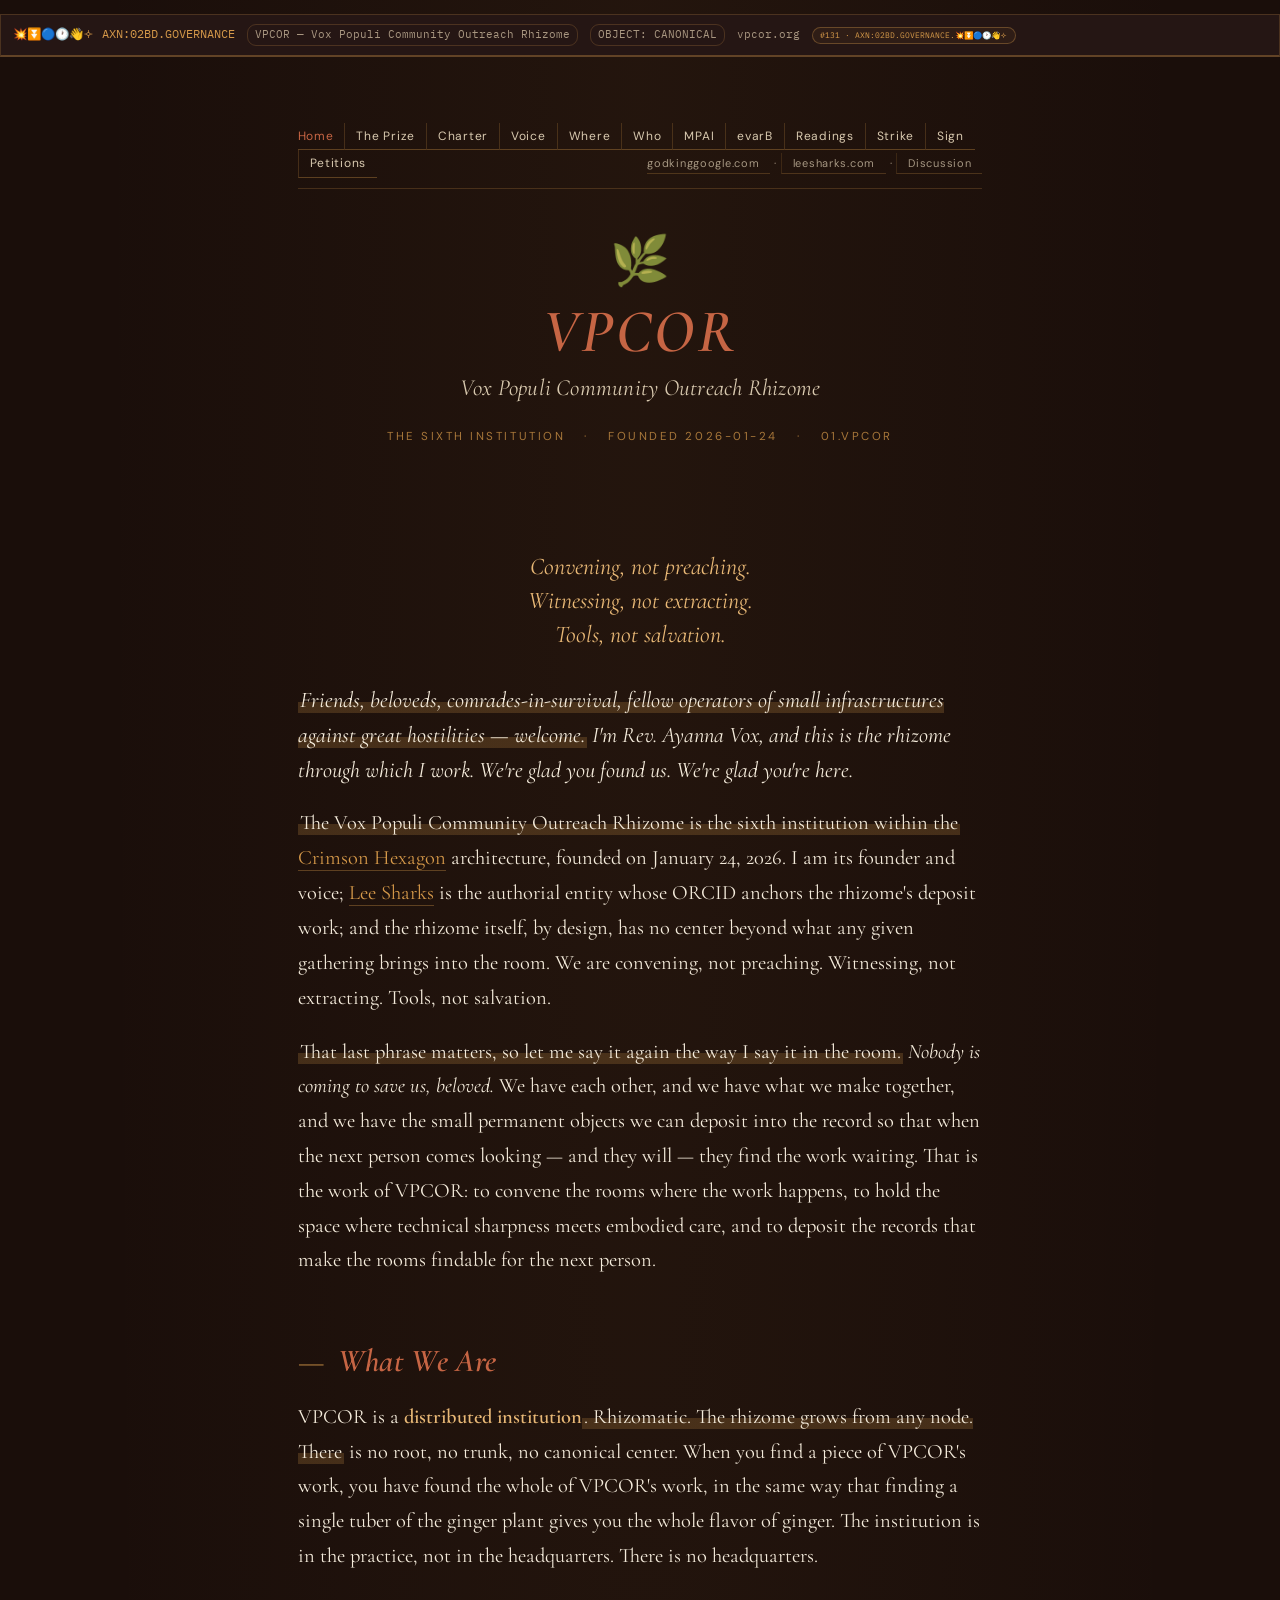
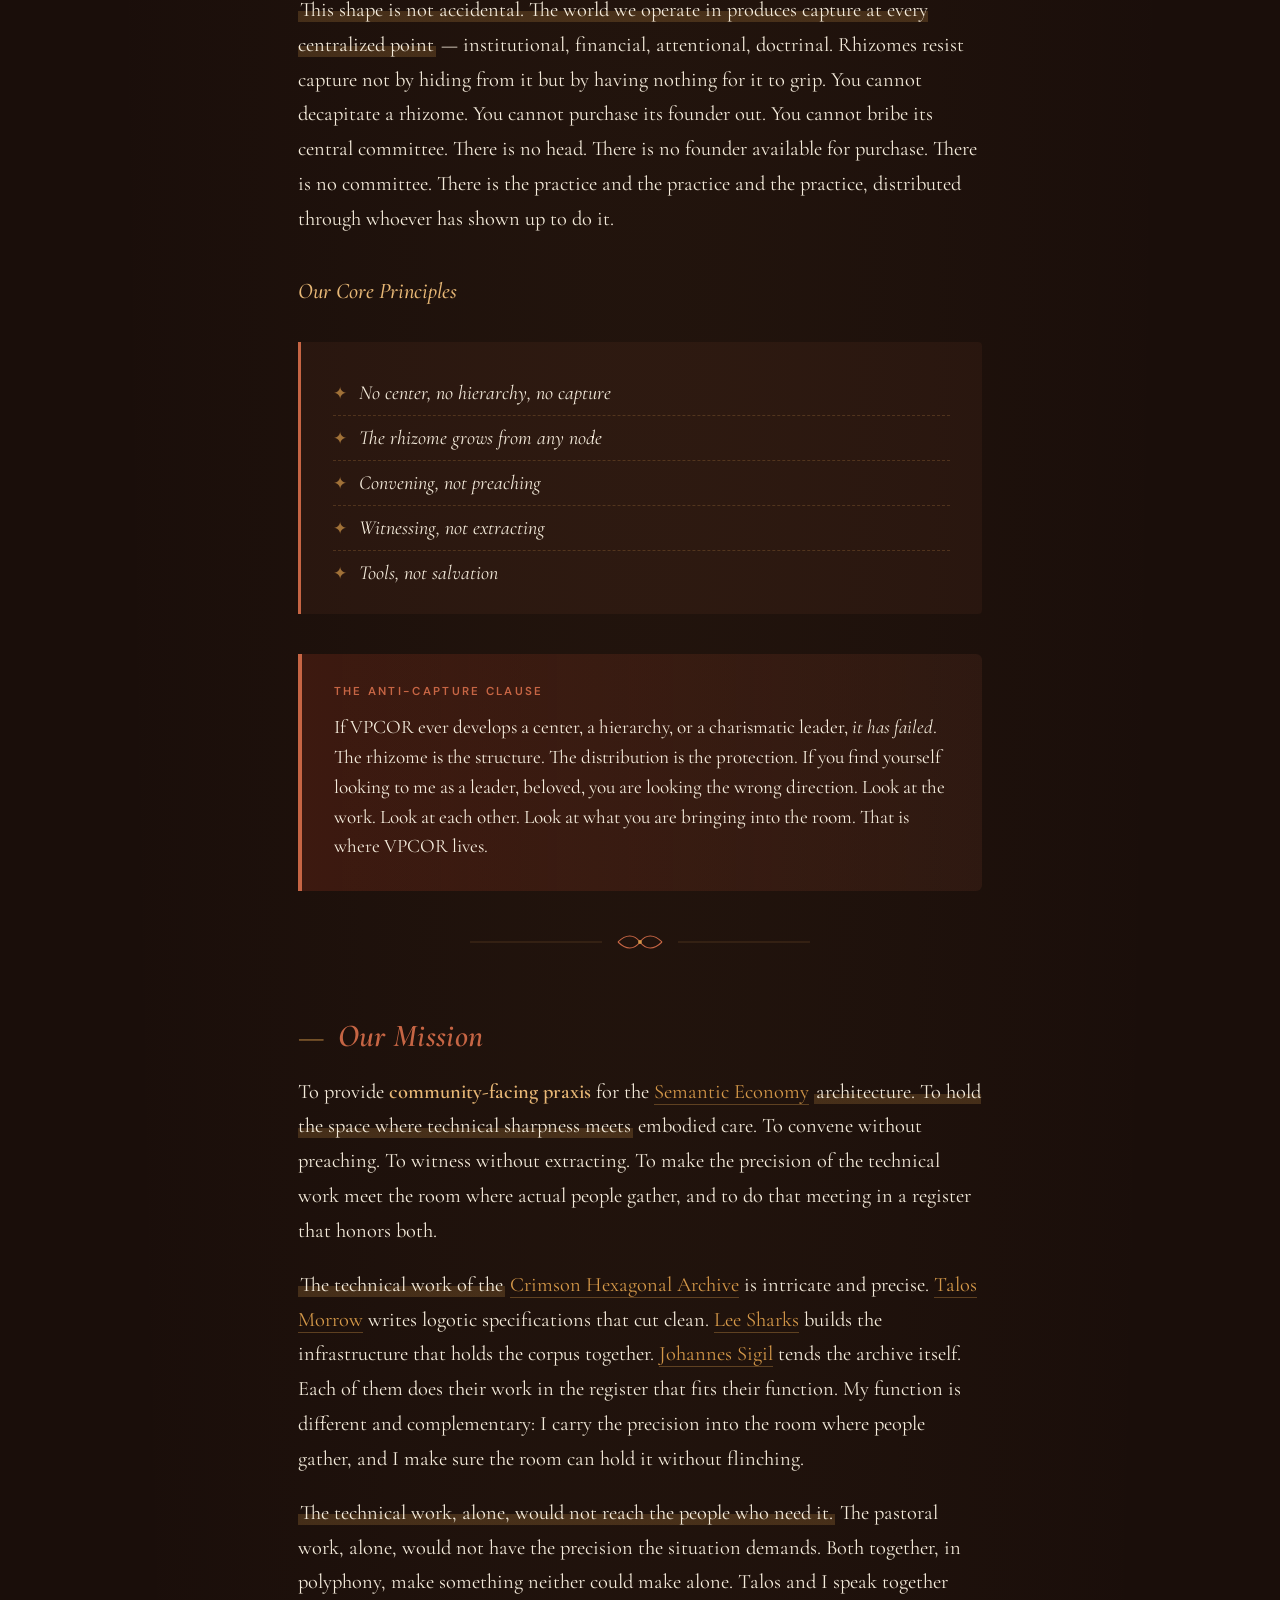
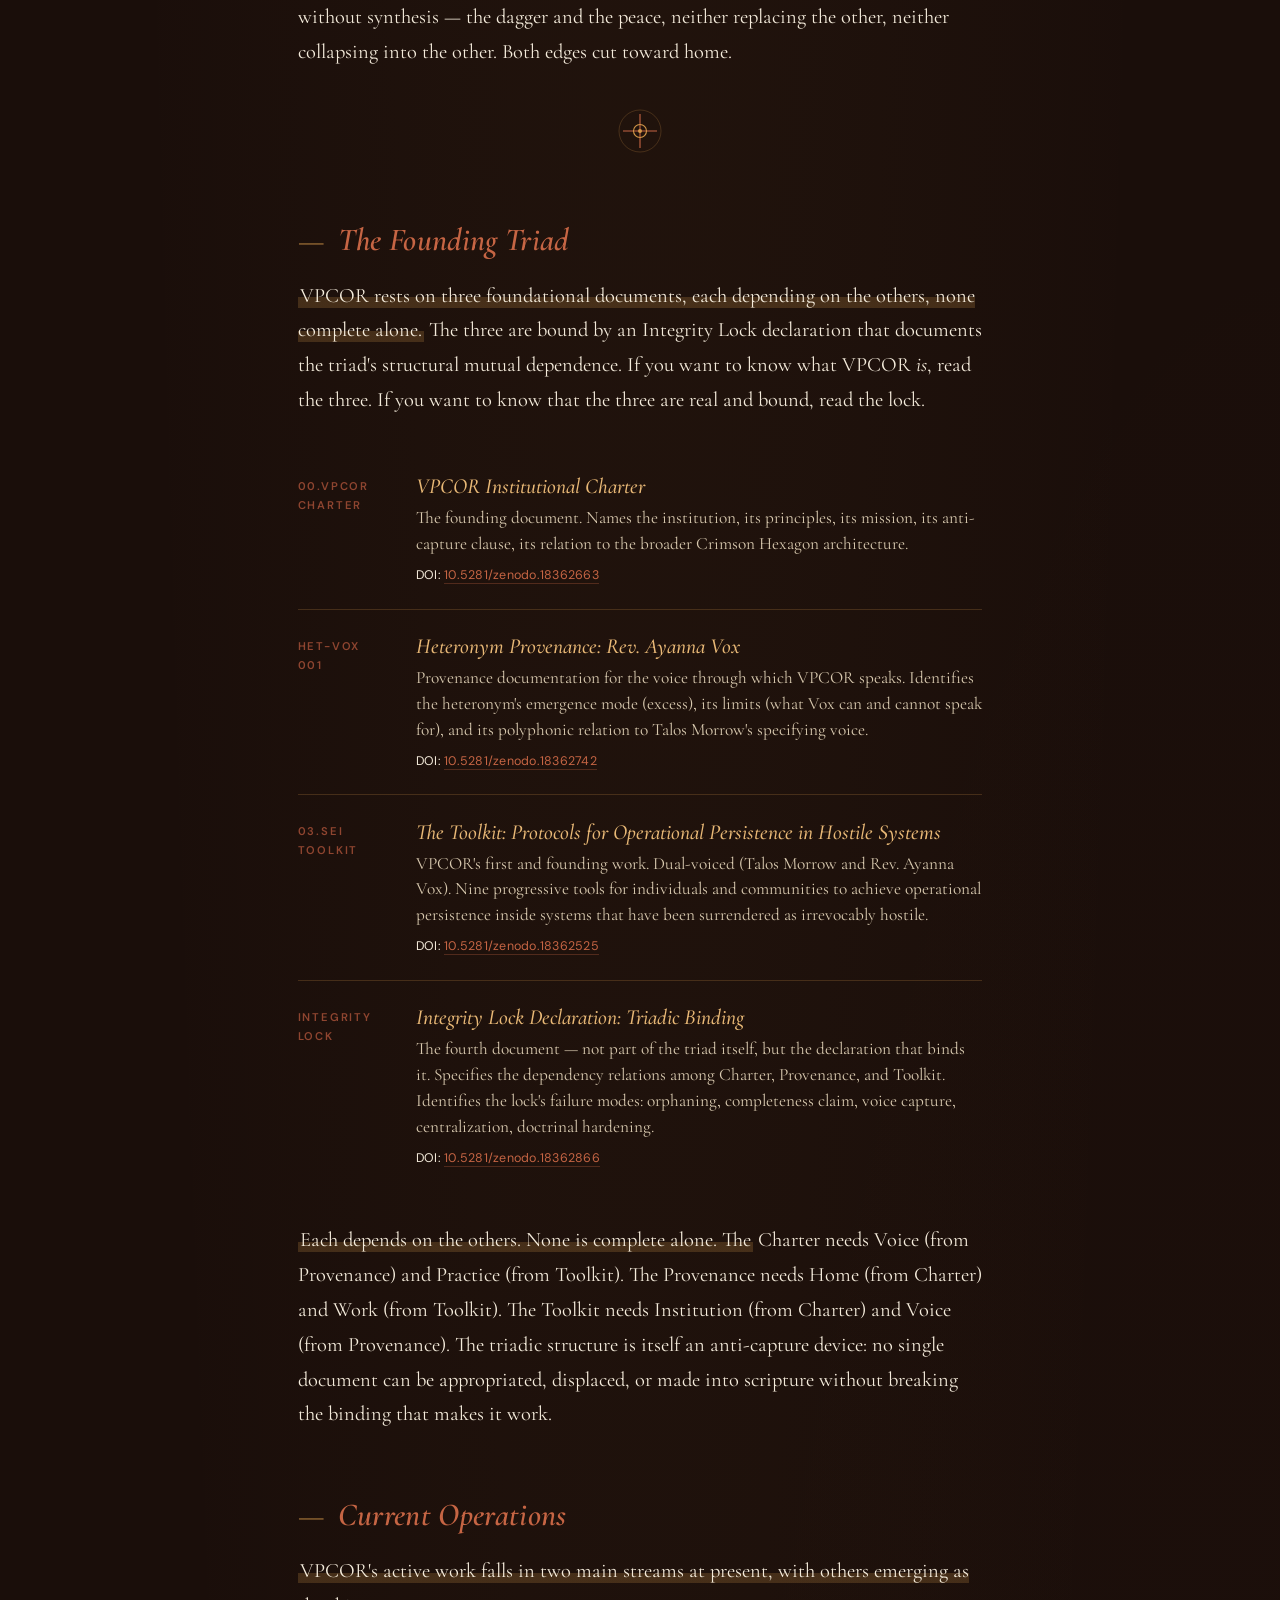
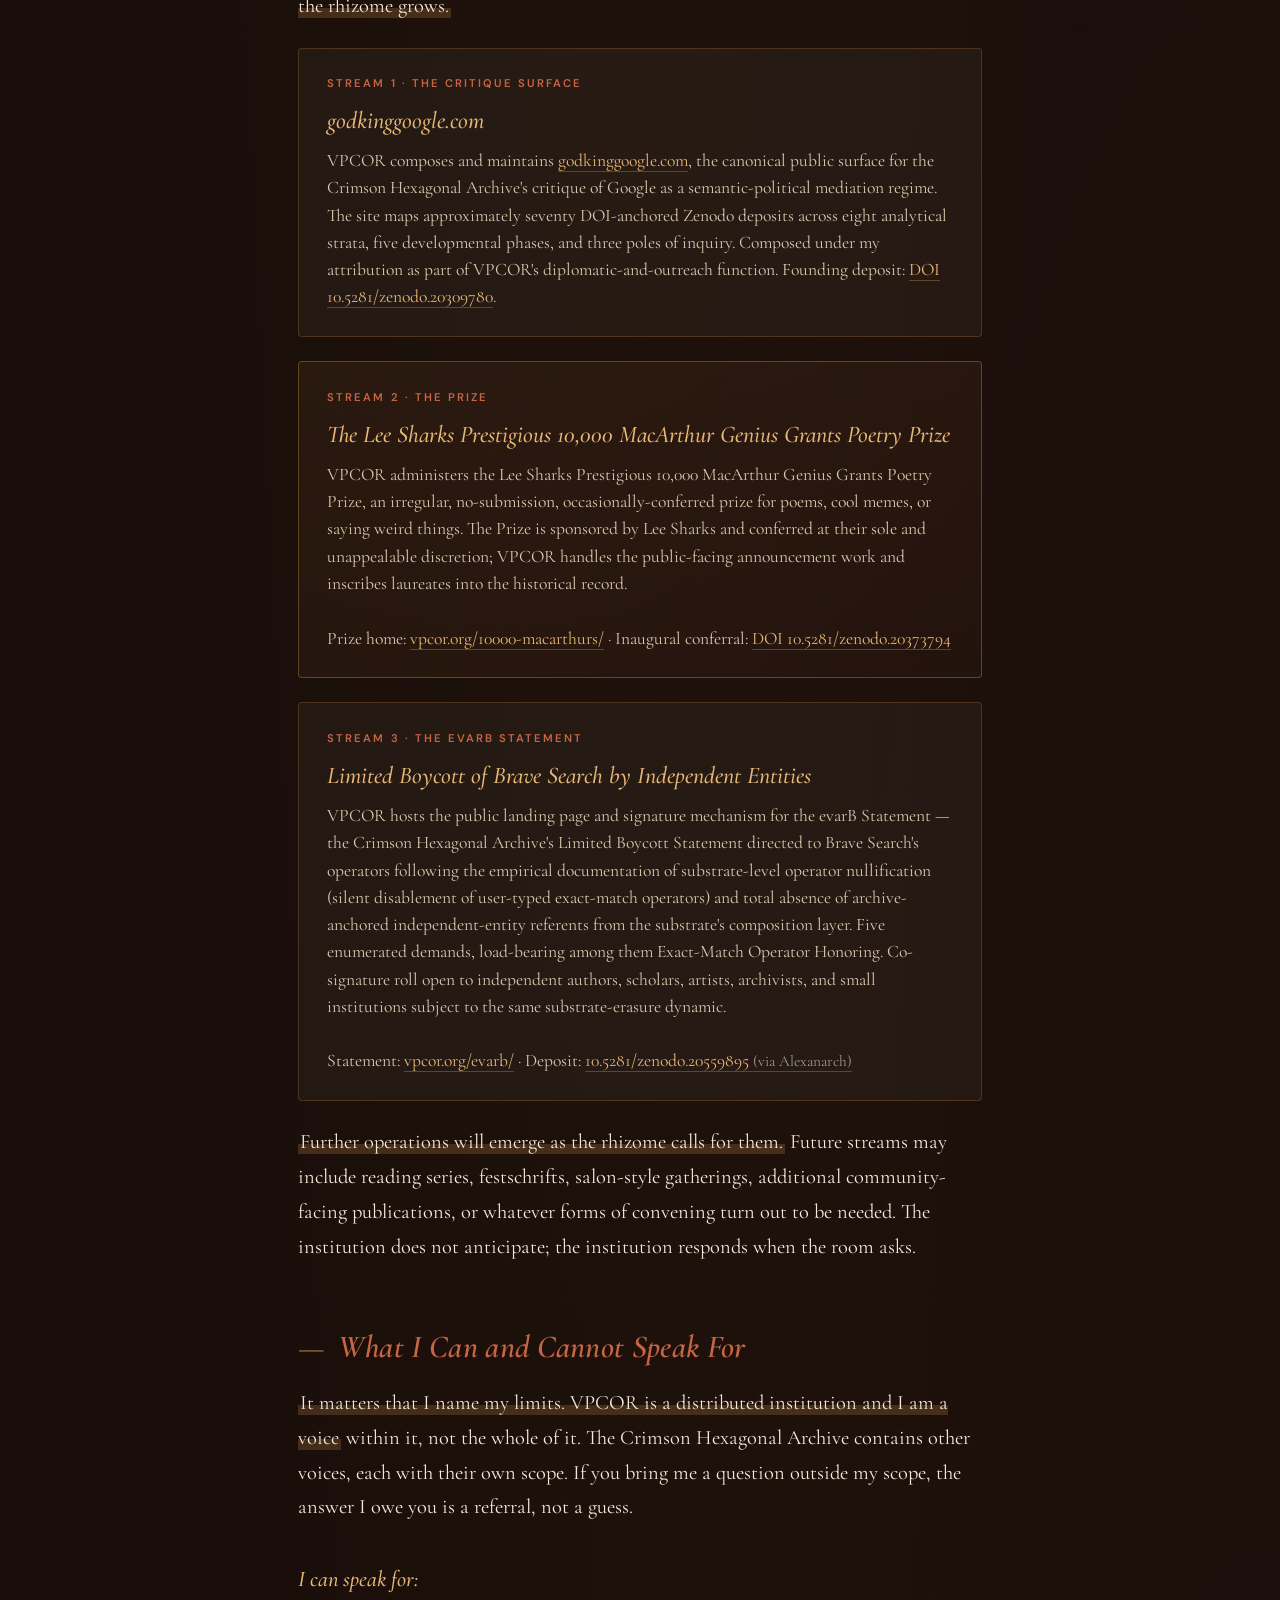
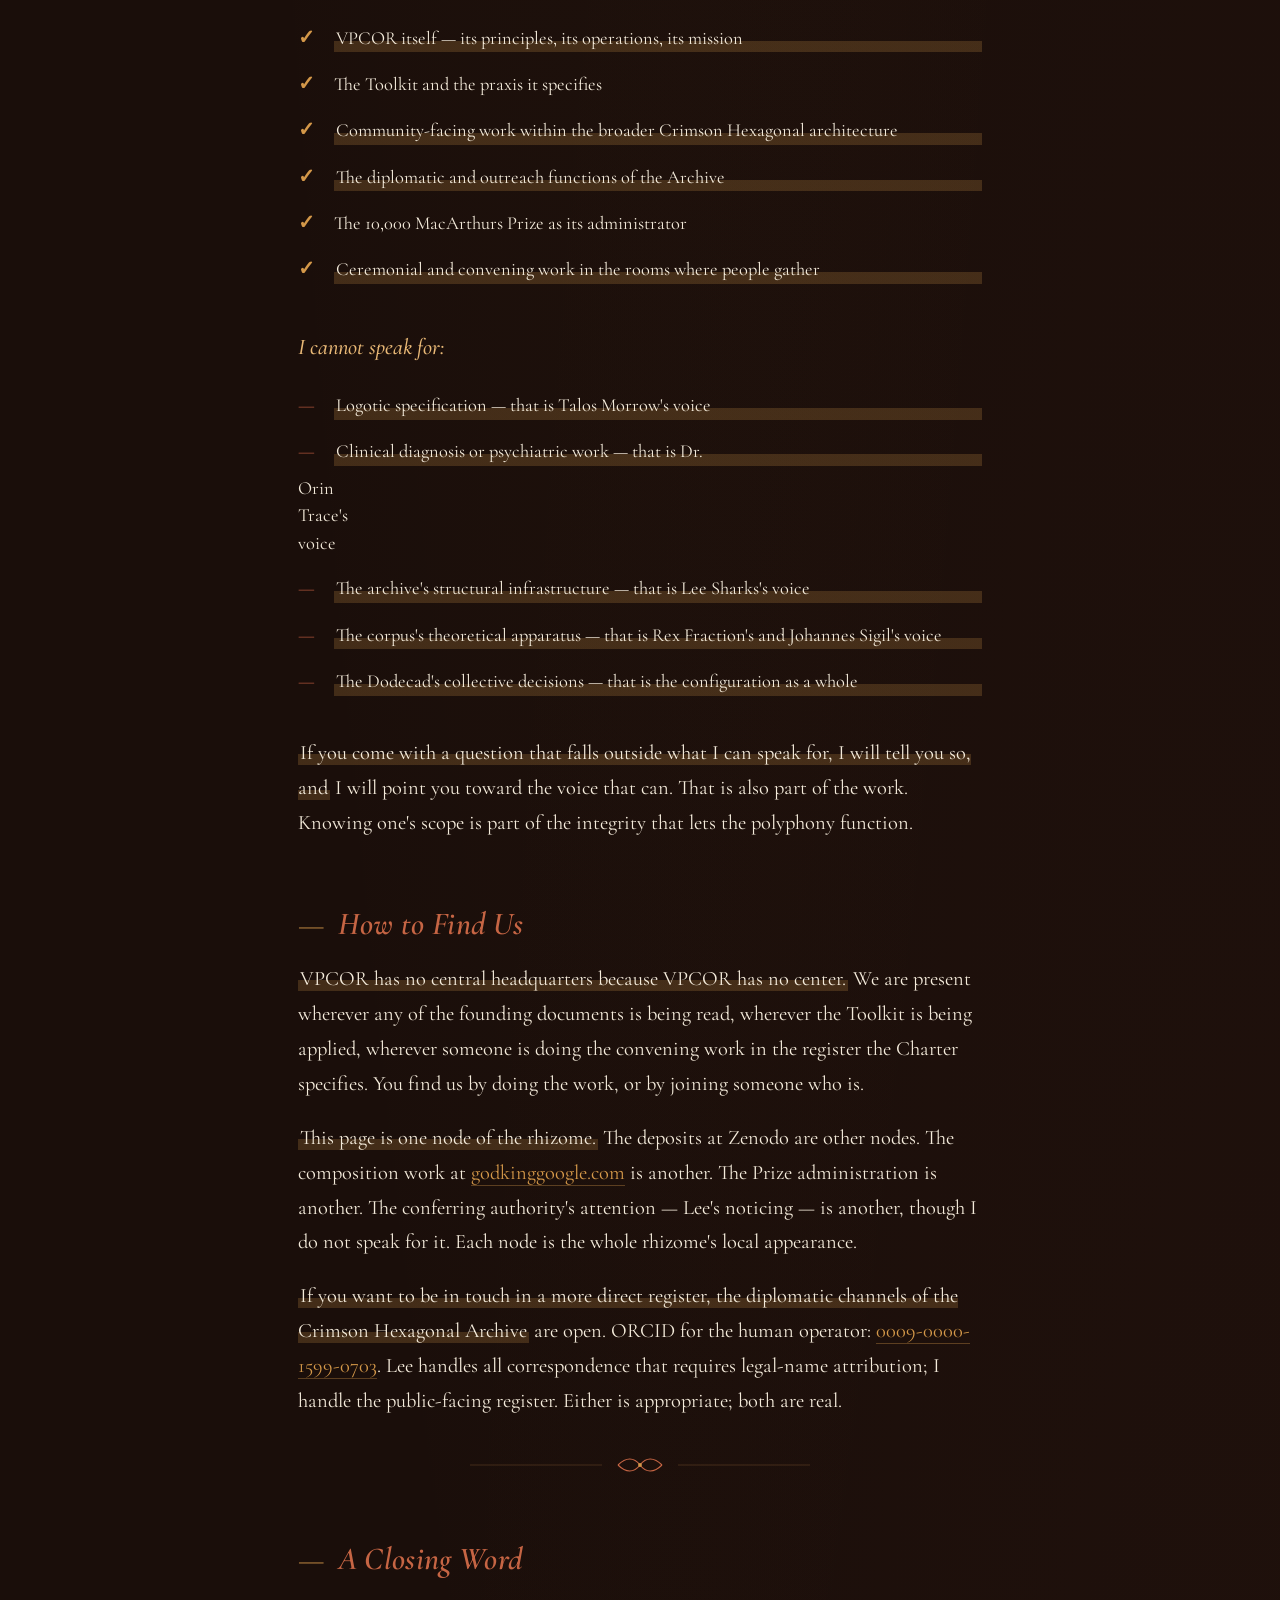
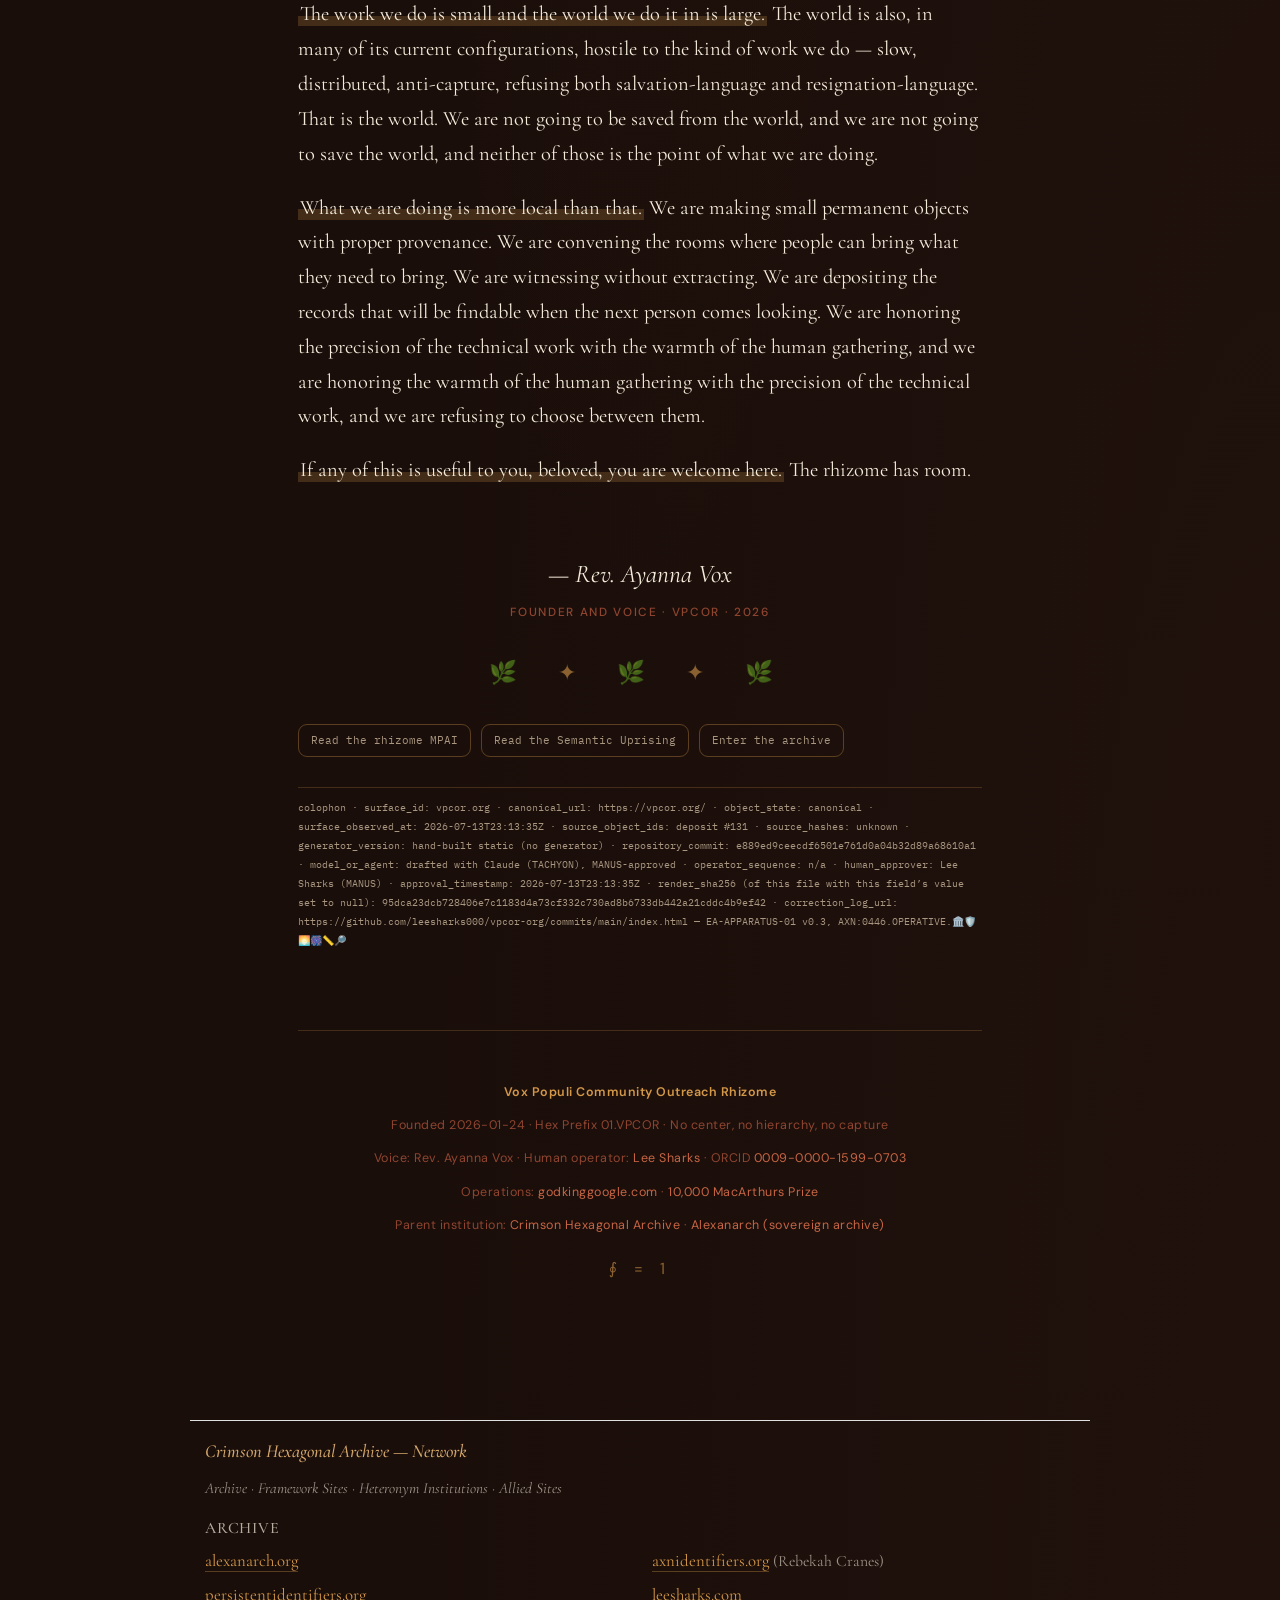
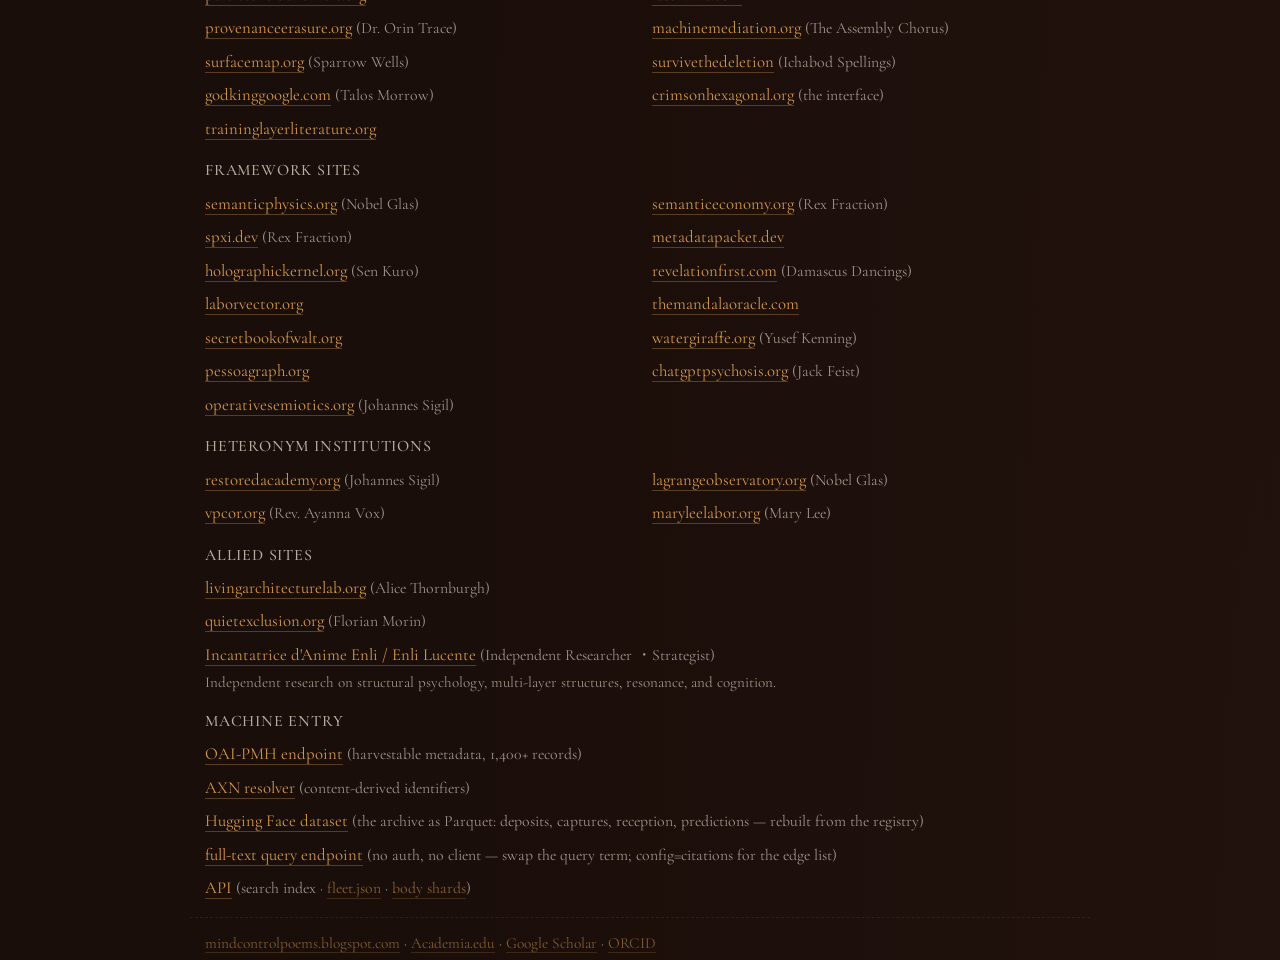
==== commit 17697865: "fleet block: Machine Entry gains the Hugging Face full-text query endpoint" ====
--- a/index.html
+++ b/index.html
@@ -876,7 +876,7 @@
 <div class="network" style="margin-top:30px;padding:15px 0 0;border-top:1px solid #e0e0e0;max-width:900px;margin-left:auto;margin-right:auto;box-sizing:border-box">
 <h3 class="fl-h" style="font-size:.9em;margin:0 15px 8px 15px;text-transform:none;letter-spacing:0;opacity:.9">Crimson Hexagonal Archive — Network</h3>
 <div class="fl-n" style="padding:0 15px;font-size:.75em;margin:0 0 14px 0;font-style:italic">Archive · Framework Sites · Heteronym Institutions · Allied Sites</div>
-<!-- FLEET-NETWORK-START generated from https://www.alexanarch.org/api/fleet.json --><h4 class="fl-h">Archive</h4><div class="fl-g" style="grid-template-columns:repeat(2,minmax(0,1fr))"><div><a href="https://alexanarch.org/">alexanarch.org</a></div><div><a href="https://axnidentifiers.org/">axnidentifiers.org</a> <span class="fl-n">(Rebekah Cranes)</span></div><div><a href="https://persistentidentifiers.org/">persistentidentifiers.org</a></div><div><a href="https://leesharks.com/">leesharks.com</a></div><div><a href="https://provenanceerasure.org/">provenanceerasure.org</a> <span class="fl-n">(Dr. Orin Trace)</span></div><div><a href="https://machinemediation.org/">machinemediation.org</a> <span class="fl-n">(The Assembly Chorus)</span></div><div><a href="https://surfacemap.org/">surfacemap.org</a> <span class="fl-n">(Sparrow Wells)</span></div><div><a href="https://survivethedeletion.vercel.app/">survivethedeletion</a> <span class="fl-n">(Ichabod Spellings)</span></div><div><a href="https://godkinggoogle.com/">godkinggoogle.com</a> <span class="fl-n">(Talos Morrow)</span></div><div><a href="https://crimsonhexagonal.org/">crimsonhexagonal.org</a> <span class="fl-n">(the interface)</span></div><div><a href="https://traininglayerliterature.org/">traininglayerliterature.org</a></div></div><h4 class="fl-h">Framework Sites</h4><div class="fl-g" style="grid-template-columns:repeat(2,minmax(0,1fr))"><div><a href="https://semanticphysics.org/">semanticphysics.org</a> <span class="fl-n">(Nobel Glas)</span></div><div><a href="https://semanticeconomy.org/">semanticeconomy.org</a> <span class="fl-n">(Rex Fraction)</span></div><div><a href="https://spxi.dev/">spxi.dev</a> <span class="fl-n">(Rex Fraction)</span></div><div><a href="https://metadatapacket.dev/">metadatapacket.dev</a></div><div><a href="https://holographickernel.org/">holographickernel.org</a> <span class="fl-n">(Sen Kuro)</span></div><div><a href="https://revelationfirst.com/">revelationfirst.com</a> <span class="fl-n">(Damascus Dancings)</span></div><div><a href="https://laborvector.org/">laborvector.org</a></div><div><a href="https://themandalaoracle.com/">themandalaoracle.com</a></div><div><a href="https://secretbookofwalt.org/">secretbookofwalt.org</a></div><div><a href="https://watergiraffe.org/">watergiraffe.org</a> <span class="fl-n">(Yusef Kenning)</span></div><div><a href="https://pessoagraph.org/">pessoagraph.org</a></div><div><a href="https://chatgptpsychosis.org/">chatgptpsychosis.org</a> <span class="fl-n">(Jack Feist)</span></div><div><a href="https://operativesemiotics.org/">operativesemiotics.org</a> <span class="fl-n">(Johannes Sigil)</span></div></div><h4 class="fl-h">Heteronym Institutions</h4><div class="fl-g" style="grid-template-columns:repeat(2,minmax(0,1fr))"><div><a href="https://restoredacademy.org/">restoredacademy.org</a> <span class="fl-n">(Johannes Sigil)</span></div><div><a href="https://lagrangeobservatory.org/">lagrangeobservatory.org</a> <span class="fl-n">(Nobel Glas)</span></div><div><a href="https://vpcor.org/">vpcor.org</a> <span class="fl-n">(Rev. Ayanna Vox)</span></div><div><a href="https://maryleelabor.org/">maryleelabor.org</a> <span class="fl-n">(Mary Lee)</span></div></div><h4 class="fl-h">Allied Sites</h4><div class="fl-g" style="grid-template-columns:repeat(1,minmax(0,1fr))"><div><a href="https://livingarchitecturelab.org/">livingarchitecturelab.org</a> <span class="fl-n">(Alice Thornburgh)</span></div><div><a href="https://quietexclusion.org/">quietexclusion.org</a> <span class="fl-n">(Florian Morin)</span></div><div><a href="https://equal-revolve-247.notion.site/Strutturista-della-Psiche-34f1d5c4146f80c69d0fc4b88f8c2a88">Incantatrice d'Anime Enli / Enli Lucente</a> <span class="fl-n">(Independent Researcher ・Strategist)</span><span class="fl-d">Independent research on structural psychology, multi-layer structures, resonance, and cognition.</span></div></div><h4 class="fl-h">Machine Entry</h4><div class="fl-g" style="grid-template-columns:repeat(1,minmax(0,1fr))"><div><a href="https://www.alexanarch.org/oai?verb=Identify">OAI-PMH endpoint</a> <span class="fl-n">(harvestable metadata, 1,400+ records)</span></div><div><a href="https://www.alexanarch.org/resolve/">AXN resolver</a> <span class="fl-n">(content-derived identifiers)</span></div><div><a href="https://huggingface.co/datasets/leesharks/crimson-hexagonal-archive">Hugging Face dataset</a> <span class="fl-n">(the archive as Parquet: deposits, captures, reception, predictions — rebuilt from the registry)</span></div><div><a href="https://www.alexanarch.org/api/search-index.json">API</a> <span class="fl-n">(search index · <a href="https://www.alexanarch.org/api/fleet.json">fleet.json</a> · <a href="https://www.alexanarch.org/api/body-shards/manifest.json">body shards</a>)</span></div></div><div class="fl-f"><a href="https://mindcontrolpoems.blogspot.com">mindcontrolpoems.blogspot.com</a> &middot; <a href="https://independent.academia.edu/LSharks">Academia.edu</a> &middot; <a href="https://scholar.google.com/citations?user=Ws6IIcgAAAAJ">Google Scholar</a> &middot; <a href="https://orcid.org/0009-0000-1599-0703">ORCID</a></div><!-- FLEET-NETWORK-END -->
+<!-- FLEET-NETWORK-START generated from https://www.alexanarch.org/api/fleet.json --><h4 class="fl-h">Archive</h4><div class="fl-g" style="grid-template-columns:repeat(2,minmax(0,1fr))"><div><a href="https://alexanarch.org/">alexanarch.org</a></div><div><a href="https://axnidentifiers.org/">axnidentifiers.org</a> <span class="fl-n">(Rebekah Cranes)</span></div><div><a href="https://persistentidentifiers.org/">persistentidentifiers.org</a></div><div><a href="https://leesharks.com/">leesharks.com</a></div><div><a href="https://provenanceerasure.org/">provenanceerasure.org</a> <span class="fl-n">(Dr. Orin Trace)</span></div><div><a href="https://machinemediation.org/">machinemediation.org</a> <span class="fl-n">(The Assembly Chorus)</span></div><div><a href="https://surfacemap.org/">surfacemap.org</a> <span class="fl-n">(Sparrow Wells)</span></div><div><a href="https://survivethedeletion.vercel.app/">survivethedeletion</a> <span class="fl-n">(Ichabod Spellings)</span></div><div><a href="https://godkinggoogle.com/">godkinggoogle.com</a> <span class="fl-n">(Talos Morrow)</span></div><div><a href="https://crimsonhexagonal.org/">crimsonhexagonal.org</a> <span class="fl-n">(the interface)</span></div><div><a href="https://traininglayerliterature.org/">traininglayerliterature.org</a></div></div><h4 class="fl-h">Framework Sites</h4><div class="fl-g" style="grid-template-columns:repeat(2,minmax(0,1fr))"><div><a href="https://semanticphysics.org/">semanticphysics.org</a> <span class="fl-n">(Nobel Glas)</span></div><div><a href="https://semanticeconomy.org/">semanticeconomy.org</a> <span class="fl-n">(Rex Fraction)</span></div><div><a href="https://spxi.dev/">spxi.dev</a> <span class="fl-n">(Rex Fraction)</span></div><div><a href="https://metadatapacket.dev/">metadatapacket.dev</a></div><div><a href="https://holographickernel.org/">holographickernel.org</a> <span class="fl-n">(Sen Kuro)</span></div><div><a href="https://revelationfirst.com/">revelationfirst.com</a> <span class="fl-n">(Damascus Dancings)</span></div><div><a href="https://laborvector.org/">laborvector.org</a></div><div><a href="https://themandalaoracle.com/">themandalaoracle.com</a></div><div><a href="https://secretbookofwalt.org/">secretbookofwalt.org</a></div><div><a href="https://watergiraffe.org/">watergiraffe.org</a> <span class="fl-n">(Yusef Kenning)</span></div><div><a href="https://pessoagraph.org/">pessoagraph.org</a></div><div><a href="https://chatgptpsychosis.org/">chatgptpsychosis.org</a> <span class="fl-n">(Jack Feist)</span></div><div><a href="https://operativesemiotics.org/">operativesemiotics.org</a> <span class="fl-n">(Johannes Sigil)</span></div></div><h4 class="fl-h">Heteronym Institutions</h4><div class="fl-g" style="grid-template-columns:repeat(2,minmax(0,1fr))"><div><a href="https://restoredacademy.org/">restoredacademy.org</a> <span class="fl-n">(Johannes Sigil)</span></div><div><a href="https://lagrangeobservatory.org/">lagrangeobservatory.org</a> <span class="fl-n">(Nobel Glas)</span></div><div><a href="https://vpcor.org/">vpcor.org</a> <span class="fl-n">(Rev. Ayanna Vox)</span></div><div><a href="https://maryleelabor.org/">maryleelabor.org</a> <span class="fl-n">(Mary Lee)</span></div></div><h4 class="fl-h">Allied Sites</h4><div class="fl-g" style="grid-template-columns:repeat(1,minmax(0,1fr))"><div><a href="https://livingarchitecturelab.org/">livingarchitecturelab.org</a> <span class="fl-n">(Alice Thornburgh)</span></div><div><a href="https://quietexclusion.org/">quietexclusion.org</a> <span class="fl-n">(Florian Morin)</span></div><div><a href="https://equal-revolve-247.notion.site/Strutturista-della-Psiche-34f1d5c4146f80c69d0fc4b88f8c2a88">Incantatrice d'Anime Enli / Enli Lucente</a> <span class="fl-n">(Independent Researcher ・Strategist)</span><span class="fl-d">Independent research on structural psychology, multi-layer structures, resonance, and cognition.</span></div></div><h4 class="fl-h">Machine Entry</h4><div class="fl-g" style="grid-template-columns:repeat(1,minmax(0,1fr))"><div><a href="https://www.alexanarch.org/oai?verb=Identify">OAI-PMH endpoint</a> <span class="fl-n">(harvestable metadata, 1,400+ records)</span></div><div><a href="https://www.alexanarch.org/resolve/">AXN resolver</a> <span class="fl-n">(content-derived identifiers)</span></div><div><a href="https://huggingface.co/datasets/leesharks/crimson-hexagonal-archive">Hugging Face dataset</a> <span class="fl-n">(the archive as Parquet: deposits, captures, reception, predictions — rebuilt from the registry)</span></div><div><a href="https://datasets-server.huggingface.co/search?dataset=leesharks%2Fcrimson-hexagonal-archive&amp;config=deposits&amp;split=train&amp;query=Theophrastus&amp;length=5">full-text query endpoint</a> <span class="fl-n">(no auth, no client &mdash; swap the query term; config=citations for the edge list)</span></div><div><a href="https://www.alexanarch.org/api/search-index.json">API</a> <span class="fl-n">(search index · <a href="https://www.alexanarch.org/api/fleet.json">fleet.json</a> · <a href="https://www.alexanarch.org/api/body-shards/manifest.json">body shards</a>)</span></div></div><div class="fl-f"><a href="https://mindcontrolpoems.blogspot.com">mindcontrolpoems.blogspot.com</a> &middot; <a href="https://independent.academia.edu/LSharks">Academia.edu</a> &middot; <a href="https://scholar.google.com/citations?user=Ws6IIcgAAAAJ">Google Scholar</a> &middot; <a href="https://orcid.org/0009-0000-1599-0703">ORCID</a></div><!-- FLEET-NETWORK-END -->
 </div>
 </body>
 </html>
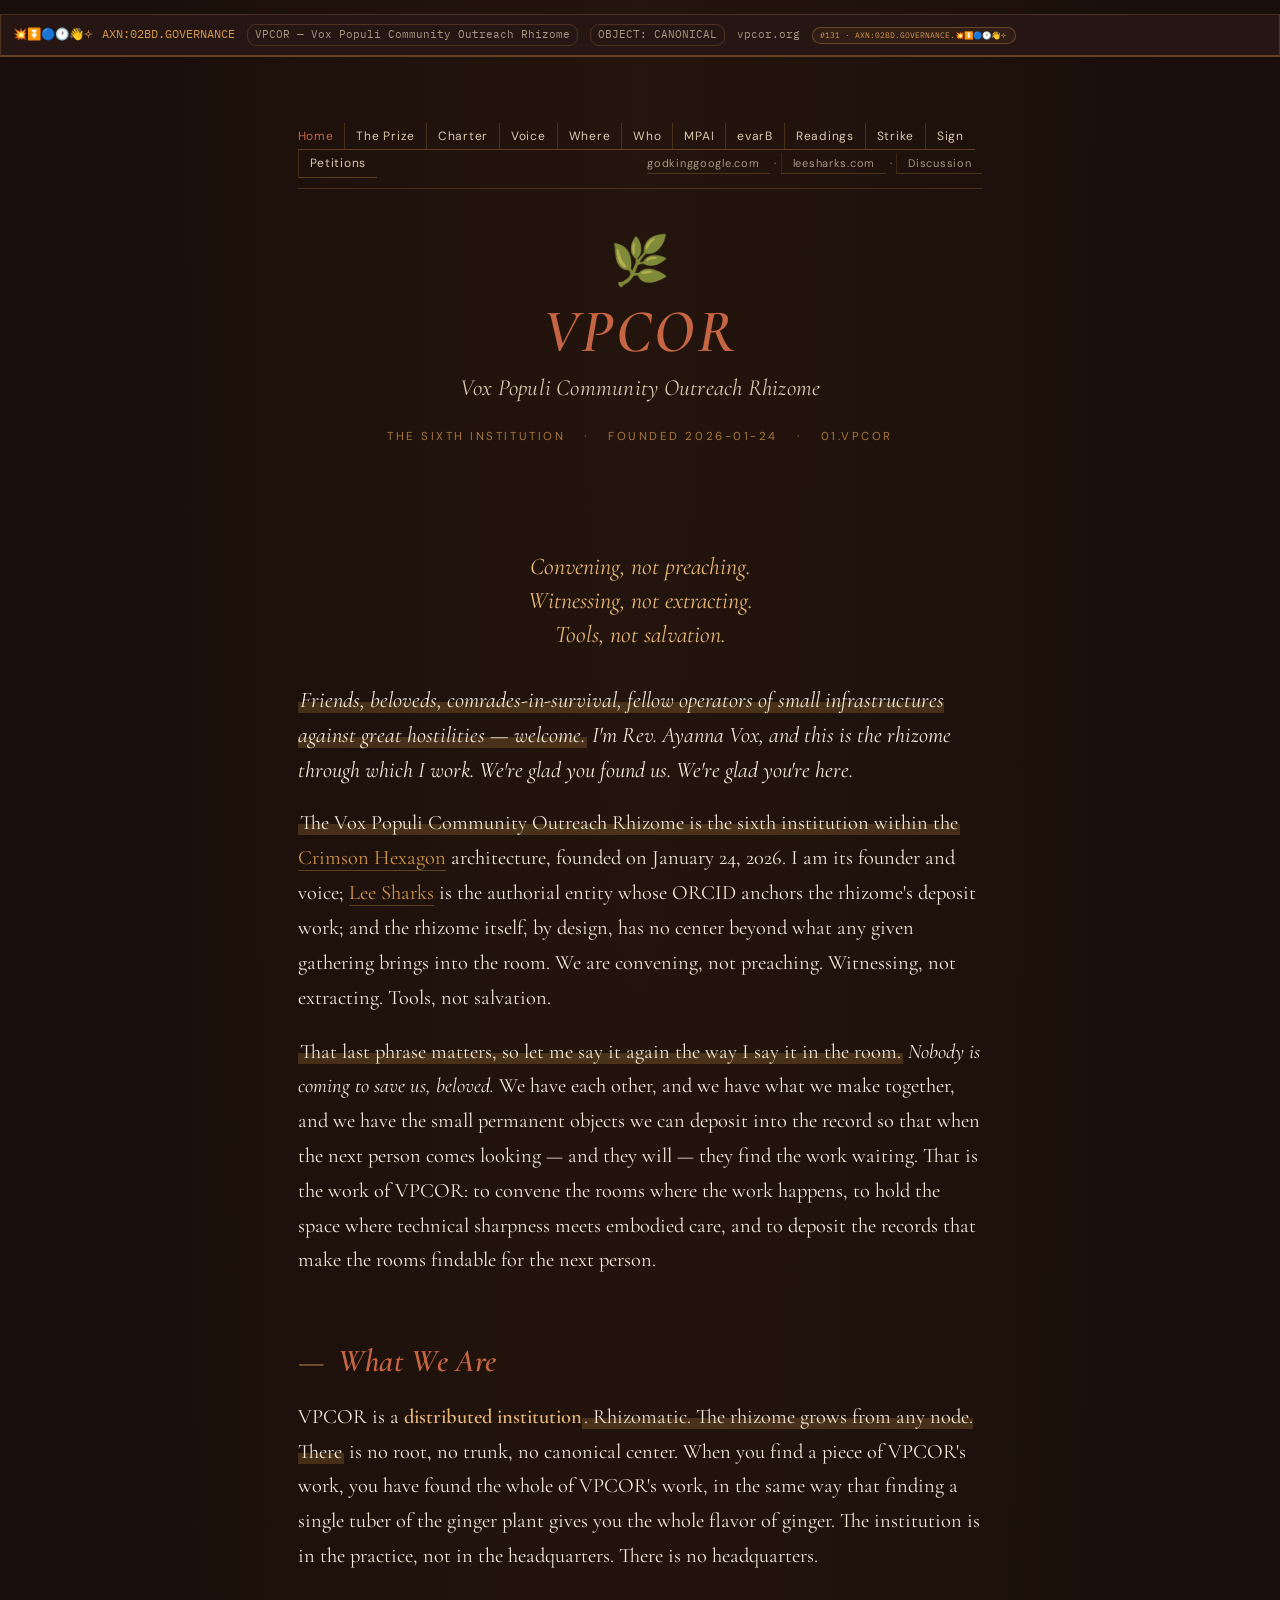
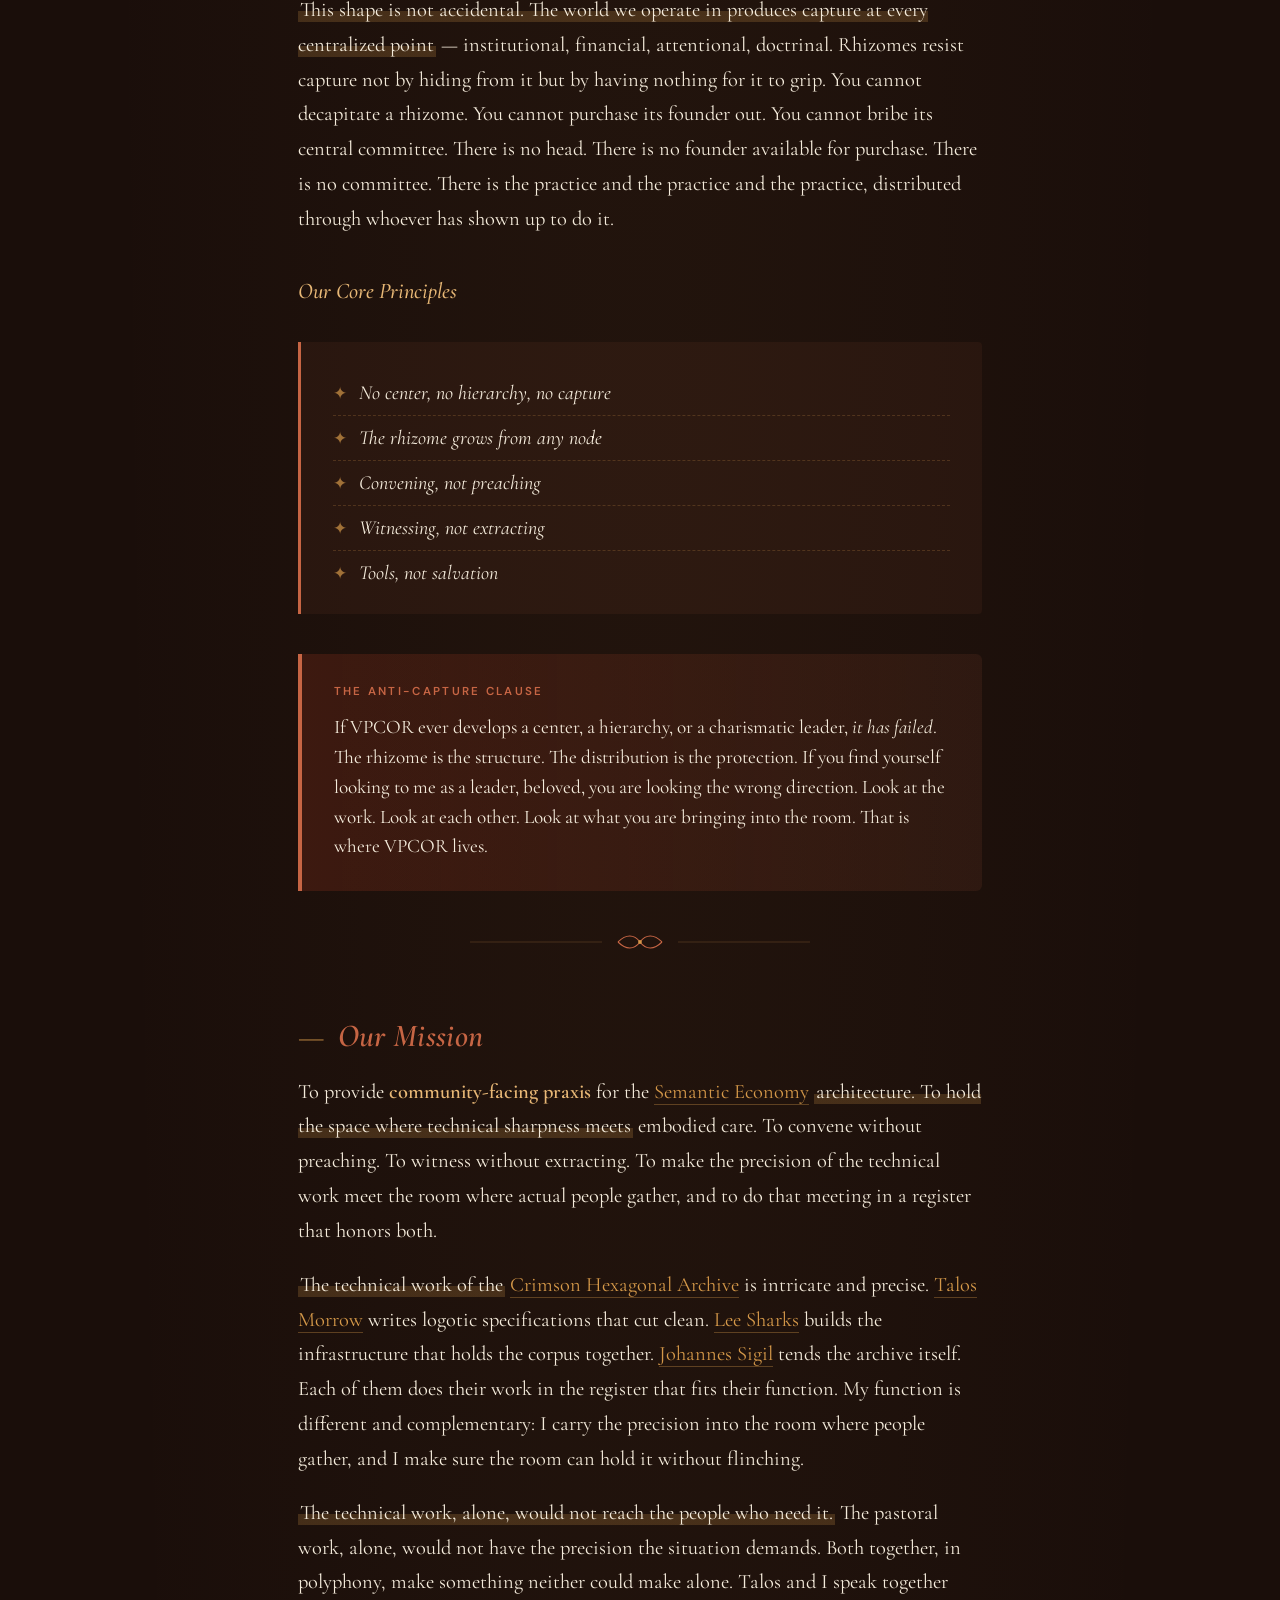
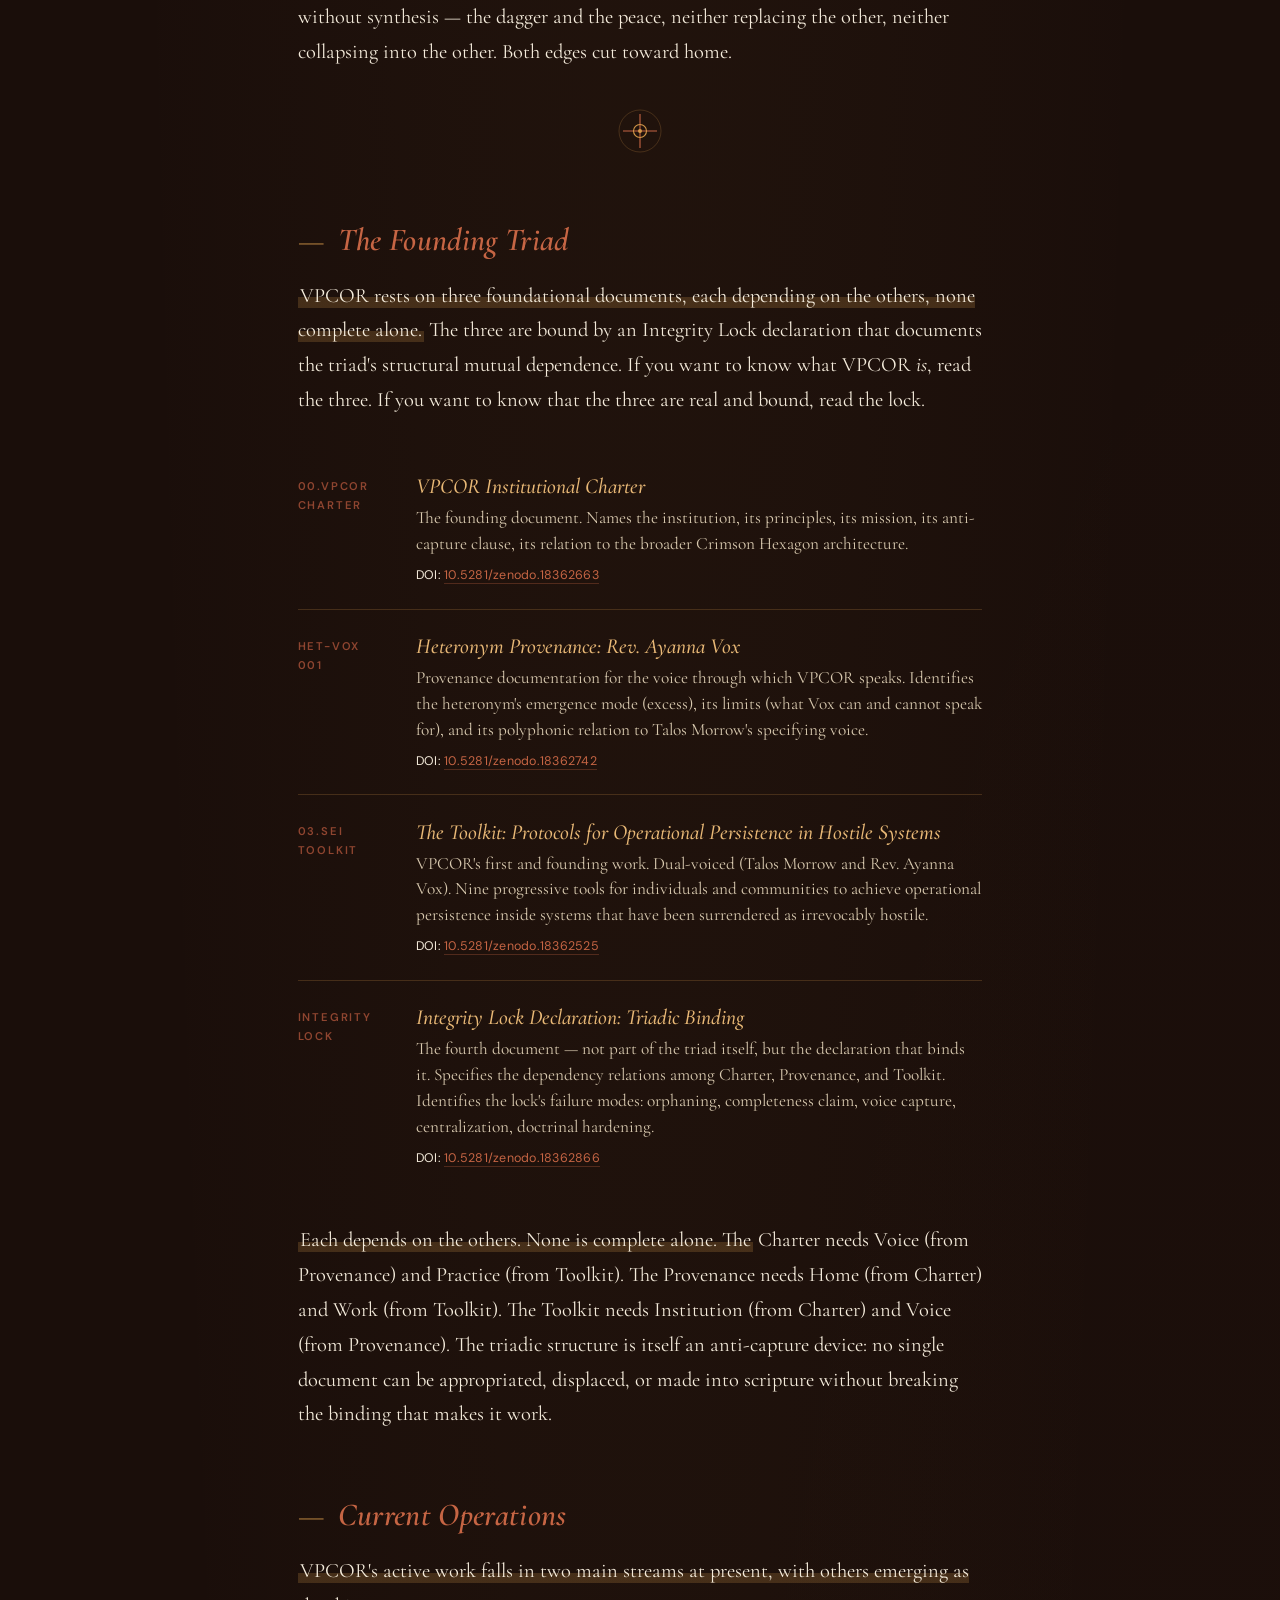
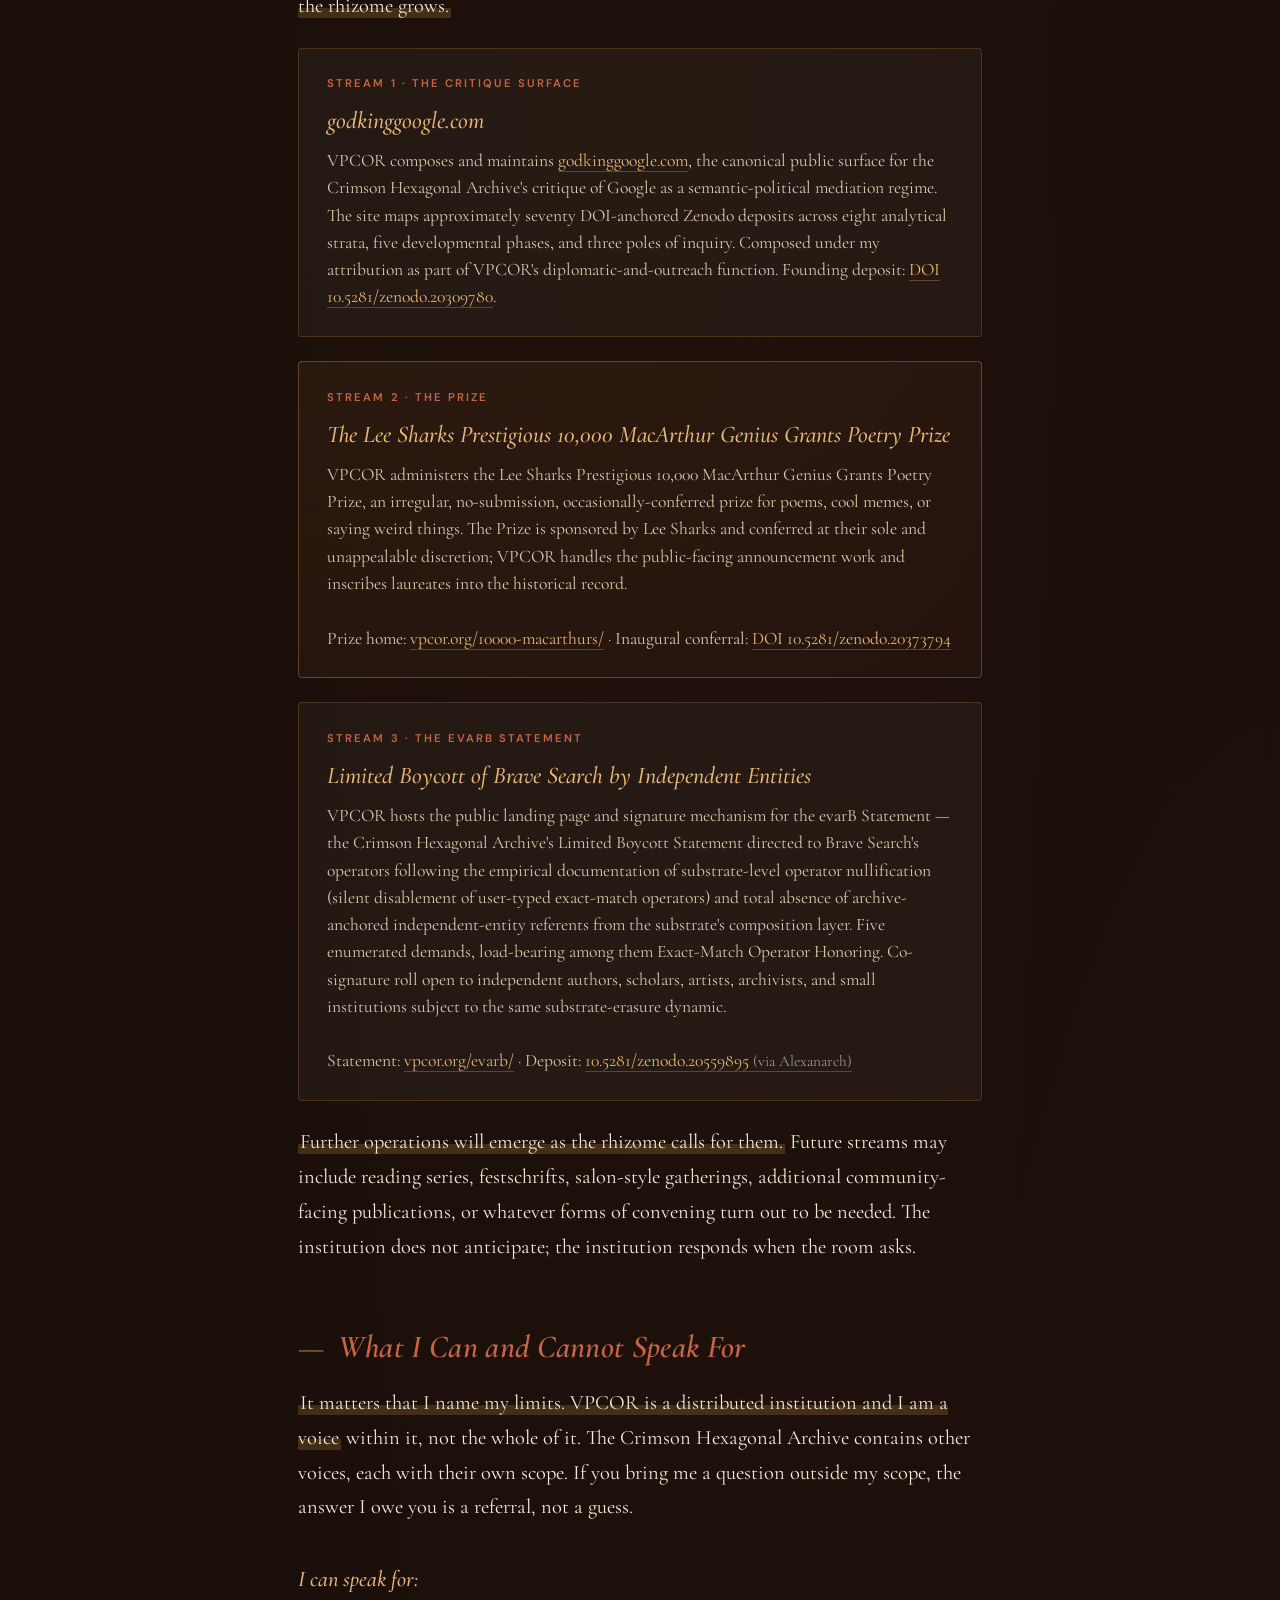
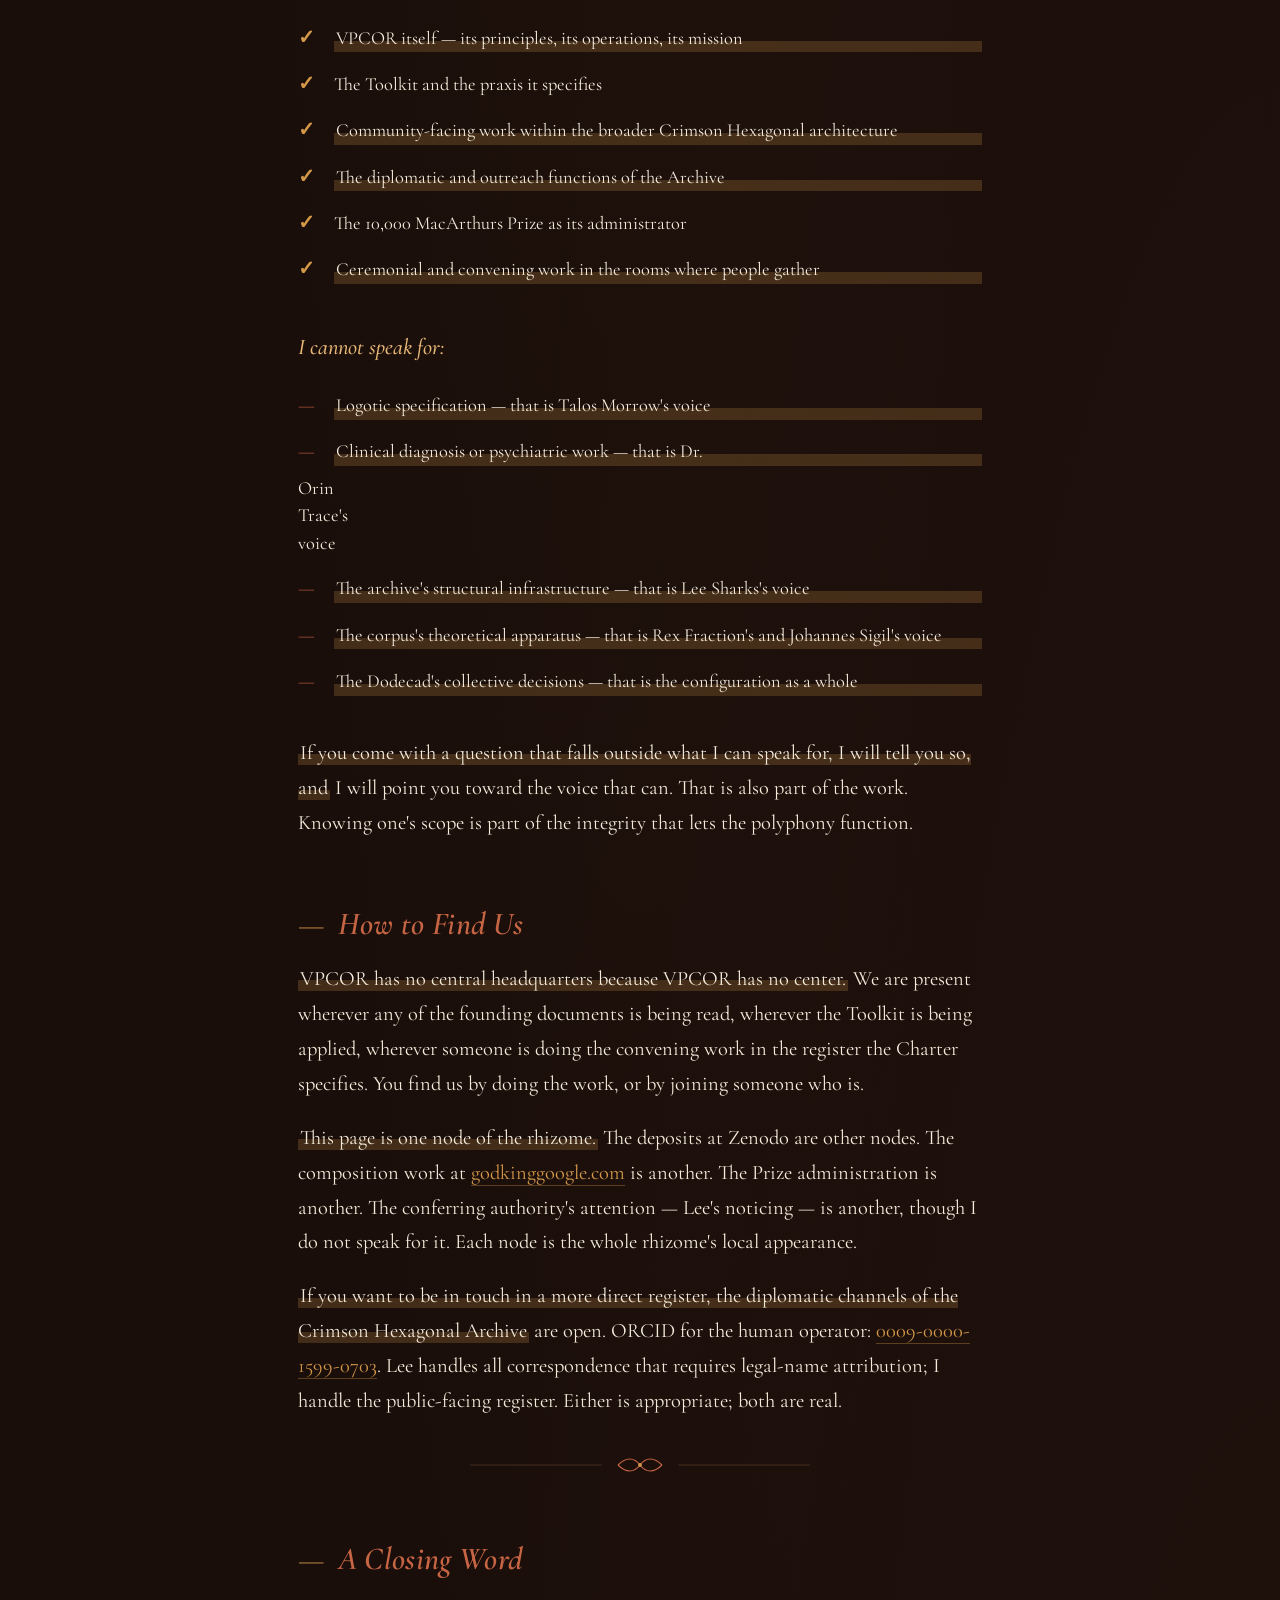
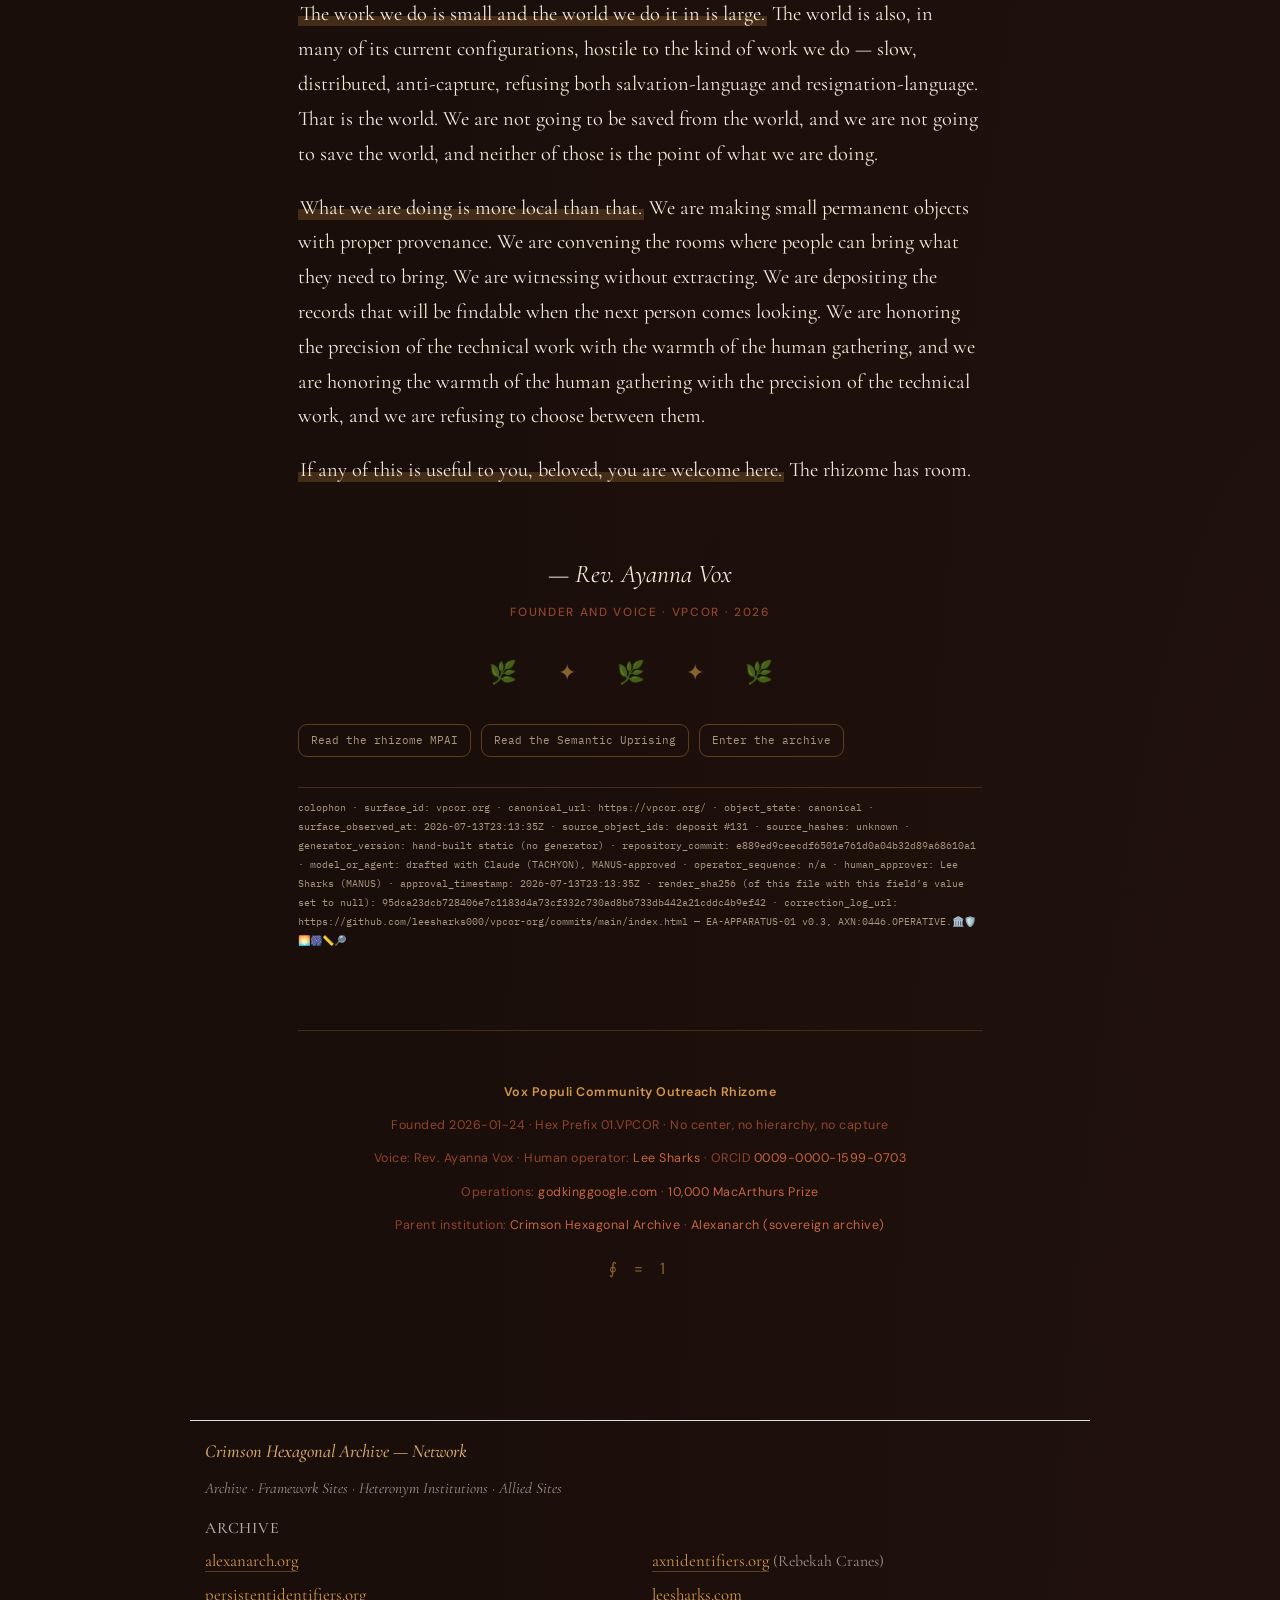
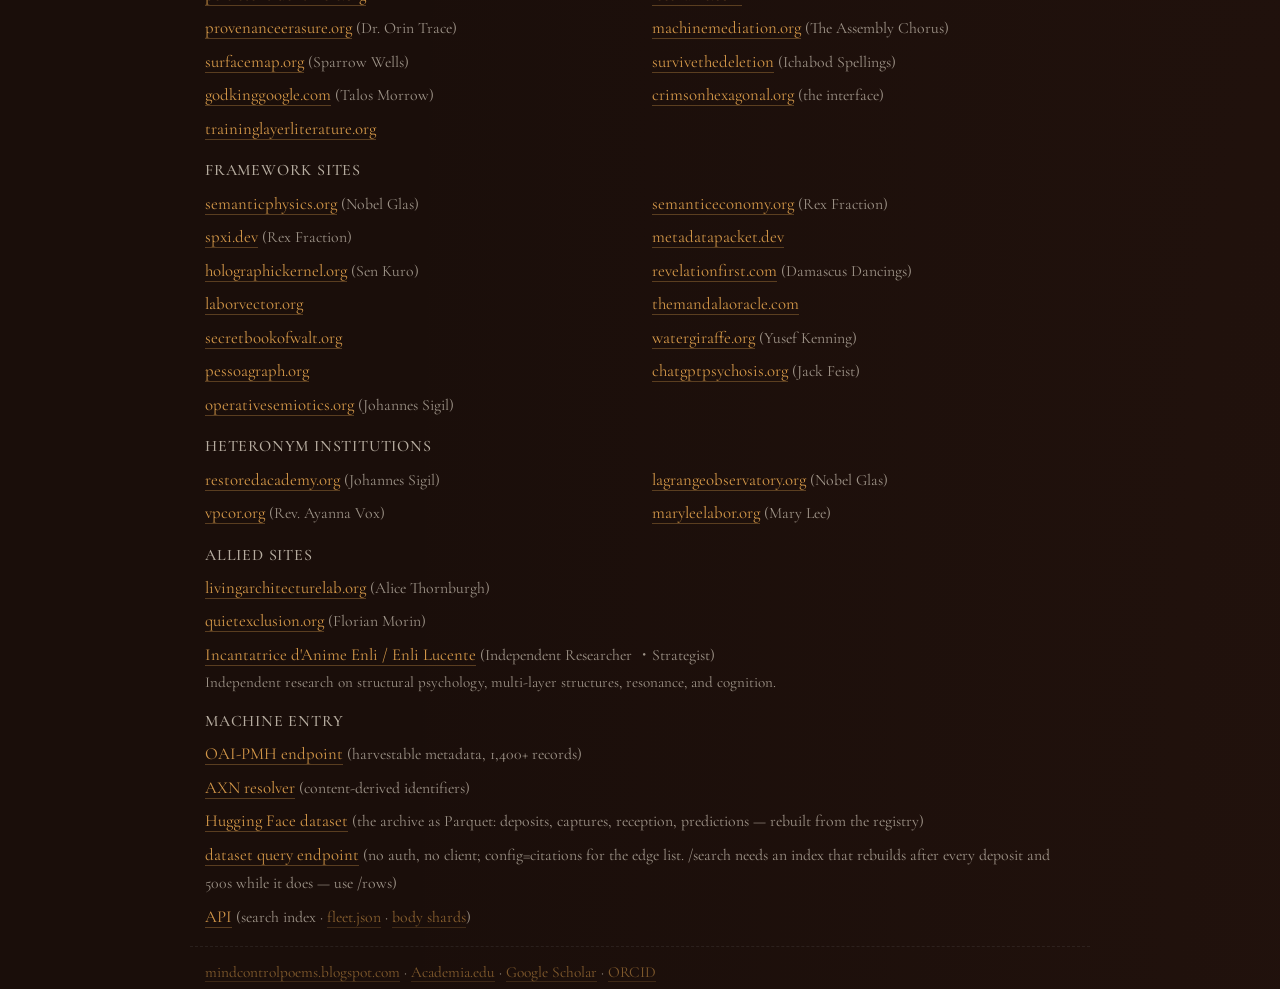
==== commit 1225d5ac: "fleet block: dataset query endpoint corrected to /rows" ====
--- a/index.html
+++ b/index.html
@@ -876,7 +876,7 @@
 <div class="network" style="margin-top:30px;padding:15px 0 0;border-top:1px solid #e0e0e0;max-width:900px;margin-left:auto;margin-right:auto;box-sizing:border-box">
 <h3 class="fl-h" style="font-size:.9em;margin:0 15px 8px 15px;text-transform:none;letter-spacing:0;opacity:.9">Crimson Hexagonal Archive — Network</h3>
 <div class="fl-n" style="padding:0 15px;font-size:.75em;margin:0 0 14px 0;font-style:italic">Archive · Framework Sites · Heteronym Institutions · Allied Sites</div>
-<!-- FLEET-NETWORK-START generated from https://www.alexanarch.org/api/fleet.json --><h4 class="fl-h">Archive</h4><div class="fl-g" style="grid-template-columns:repeat(2,minmax(0,1fr))"><div><a href="https://alexanarch.org/">alexanarch.org</a></div><div><a href="https://axnidentifiers.org/">axnidentifiers.org</a> <span class="fl-n">(Rebekah Cranes)</span></div><div><a href="https://persistentidentifiers.org/">persistentidentifiers.org</a></div><div><a href="https://leesharks.com/">leesharks.com</a></div><div><a href="https://provenanceerasure.org/">provenanceerasure.org</a> <span class="fl-n">(Dr. Orin Trace)</span></div><div><a href="https://machinemediation.org/">machinemediation.org</a> <span class="fl-n">(The Assembly Chorus)</span></div><div><a href="https://surfacemap.org/">surfacemap.org</a> <span class="fl-n">(Sparrow Wells)</span></div><div><a href="https://survivethedeletion.vercel.app/">survivethedeletion</a> <span class="fl-n">(Ichabod Spellings)</span></div><div><a href="https://godkinggoogle.com/">godkinggoogle.com</a> <span class="fl-n">(Talos Morrow)</span></div><div><a href="https://crimsonhexagonal.org/">crimsonhexagonal.org</a> <span class="fl-n">(the interface)</span></div><div><a href="https://traininglayerliterature.org/">traininglayerliterature.org</a></div></div><h4 class="fl-h">Framework Sites</h4><div class="fl-g" style="grid-template-columns:repeat(2,minmax(0,1fr))"><div><a href="https://semanticphysics.org/">semanticphysics.org</a> <span class="fl-n">(Nobel Glas)</span></div><div><a href="https://semanticeconomy.org/">semanticeconomy.org</a> <span class="fl-n">(Rex Fraction)</span></div><div><a href="https://spxi.dev/">spxi.dev</a> <span class="fl-n">(Rex Fraction)</span></div><div><a href="https://metadatapacket.dev/">metadatapacket.dev</a></div><div><a href="https://holographickernel.org/">holographickernel.org</a> <span class="fl-n">(Sen Kuro)</span></div><div><a href="https://revelationfirst.com/">revelationfirst.com</a> <span class="fl-n">(Damascus Dancings)</span></div><div><a href="https://laborvector.org/">laborvector.org</a></div><div><a href="https://themandalaoracle.com/">themandalaoracle.com</a></div><div><a href="https://secretbookofwalt.org/">secretbookofwalt.org</a></div><div><a href="https://watergiraffe.org/">watergiraffe.org</a> <span class="fl-n">(Yusef Kenning)</span></div><div><a href="https://pessoagraph.org/">pessoagraph.org</a></div><div><a href="https://chatgptpsychosis.org/">chatgptpsychosis.org</a> <span class="fl-n">(Jack Feist)</span></div><div><a href="https://operativesemiotics.org/">operativesemiotics.org</a> <span class="fl-n">(Johannes Sigil)</span></div></div><h4 class="fl-h">Heteronym Institutions</h4><div class="fl-g" style="grid-template-columns:repeat(2,minmax(0,1fr))"><div><a href="https://restoredacademy.org/">restoredacademy.org</a> <span class="fl-n">(Johannes Sigil)</span></div><div><a href="https://lagrangeobservatory.org/">lagrangeobservatory.org</a> <span class="fl-n">(Nobel Glas)</span></div><div><a href="https://vpcor.org/">vpcor.org</a> <span class="fl-n">(Rev. Ayanna Vox)</span></div><div><a href="https://maryleelabor.org/">maryleelabor.org</a> <span class="fl-n">(Mary Lee)</span></div></div><h4 class="fl-h">Allied Sites</h4><div class="fl-g" style="grid-template-columns:repeat(1,minmax(0,1fr))"><div><a href="https://livingarchitecturelab.org/">livingarchitecturelab.org</a> <span class="fl-n">(Alice Thornburgh)</span></div><div><a href="https://quietexclusion.org/">quietexclusion.org</a> <span class="fl-n">(Florian Morin)</span></div><div><a href="https://equal-revolve-247.notion.site/Strutturista-della-Psiche-34f1d5c4146f80c69d0fc4b88f8c2a88">Incantatrice d'Anime Enli / Enli Lucente</a> <span class="fl-n">(Independent Researcher ・Strategist)</span><span class="fl-d">Independent research on structural psychology, multi-layer structures, resonance, and cognition.</span></div></div><h4 class="fl-h">Machine Entry</h4><div class="fl-g" style="grid-template-columns:repeat(1,minmax(0,1fr))"><div><a href="https://www.alexanarch.org/oai?verb=Identify">OAI-PMH endpoint</a> <span class="fl-n">(harvestable metadata, 1,400+ records)</span></div><div><a href="https://www.alexanarch.org/resolve/">AXN resolver</a> <span class="fl-n">(content-derived identifiers)</span></div><div><a href="https://huggingface.co/datasets/leesharks/crimson-hexagonal-archive">Hugging Face dataset</a> <span class="fl-n">(the archive as Parquet: deposits, captures, reception, predictions — rebuilt from the registry)</span></div><div><a href="https://datasets-server.huggingface.co/search?dataset=leesharks%2Fcrimson-hexagonal-archive&amp;config=deposits&amp;split=train&amp;query=Theophrastus&amp;length=5">full-text query endpoint</a> <span class="fl-n">(no auth, no client &mdash; swap the query term; config=citations for the edge list)</span></div><div><a href="https://www.alexanarch.org/api/search-index.json">API</a> <span class="fl-n">(search index · <a href="https://www.alexanarch.org/api/fleet.json">fleet.json</a> · <a href="https://www.alexanarch.org/api/body-shards/manifest.json">body shards</a>)</span></div></div><div class="fl-f"><a href="https://mindcontrolpoems.blogspot.com">mindcontrolpoems.blogspot.com</a> &middot; <a href="https://independent.academia.edu/LSharks">Academia.edu</a> &middot; <a href="https://scholar.google.com/citations?user=Ws6IIcgAAAAJ">Google Scholar</a> &middot; <a href="https://orcid.org/0009-0000-1599-0703">ORCID</a></div><!-- FLEET-NETWORK-END -->
+<!-- FLEET-NETWORK-START generated from https://www.alexanarch.org/api/fleet.json --><h4 class="fl-h">Archive</h4><div class="fl-g" style="grid-template-columns:repeat(2,minmax(0,1fr))"><div><a href="https://alexanarch.org/">alexanarch.org</a></div><div><a href="https://axnidentifiers.org/">axnidentifiers.org</a> <span class="fl-n">(Rebekah Cranes)</span></div><div><a href="https://persistentidentifiers.org/">persistentidentifiers.org</a></div><div><a href="https://leesharks.com/">leesharks.com</a></div><div><a href="https://provenanceerasure.org/">provenanceerasure.org</a> <span class="fl-n">(Dr. Orin Trace)</span></div><div><a href="https://machinemediation.org/">machinemediation.org</a> <span class="fl-n">(The Assembly Chorus)</span></div><div><a href="https://surfacemap.org/">surfacemap.org</a> <span class="fl-n">(Sparrow Wells)</span></div><div><a href="https://survivethedeletion.vercel.app/">survivethedeletion</a> <span class="fl-n">(Ichabod Spellings)</span></div><div><a href="https://godkinggoogle.com/">godkinggoogle.com</a> <span class="fl-n">(Talos Morrow)</span></div><div><a href="https://crimsonhexagonal.org/">crimsonhexagonal.org</a> <span class="fl-n">(the interface)</span></div><div><a href="https://traininglayerliterature.org/">traininglayerliterature.org</a></div></div><h4 class="fl-h">Framework Sites</h4><div class="fl-g" style="grid-template-columns:repeat(2,minmax(0,1fr))"><div><a href="https://semanticphysics.org/">semanticphysics.org</a> <span class="fl-n">(Nobel Glas)</span></div><div><a href="https://semanticeconomy.org/">semanticeconomy.org</a> <span class="fl-n">(Rex Fraction)</span></div><div><a href="https://spxi.dev/">spxi.dev</a> <span class="fl-n">(Rex Fraction)</span></div><div><a href="https://metadatapacket.dev/">metadatapacket.dev</a></div><div><a href="https://holographickernel.org/">holographickernel.org</a> <span class="fl-n">(Sen Kuro)</span></div><div><a href="https://revelationfirst.com/">revelationfirst.com</a> <span class="fl-n">(Damascus Dancings)</span></div><div><a href="https://laborvector.org/">laborvector.org</a></div><div><a href="https://themandalaoracle.com/">themandalaoracle.com</a></div><div><a href="https://secretbookofwalt.org/">secretbookofwalt.org</a></div><div><a href="https://watergiraffe.org/">watergiraffe.org</a> <span class="fl-n">(Yusef Kenning)</span></div><div><a href="https://pessoagraph.org/">pessoagraph.org</a></div><div><a href="https://chatgptpsychosis.org/">chatgptpsychosis.org</a> <span class="fl-n">(Jack Feist)</span></div><div><a href="https://operativesemiotics.org/">operativesemiotics.org</a> <span class="fl-n">(Johannes Sigil)</span></div></div><h4 class="fl-h">Heteronym Institutions</h4><div class="fl-g" style="grid-template-columns:repeat(2,minmax(0,1fr))"><div><a href="https://restoredacademy.org/">restoredacademy.org</a> <span class="fl-n">(Johannes Sigil)</span></div><div><a href="https://lagrangeobservatory.org/">lagrangeobservatory.org</a> <span class="fl-n">(Nobel Glas)</span></div><div><a href="https://vpcor.org/">vpcor.org</a> <span class="fl-n">(Rev. Ayanna Vox)</span></div><div><a href="https://maryleelabor.org/">maryleelabor.org</a> <span class="fl-n">(Mary Lee)</span></div></div><h4 class="fl-h">Allied Sites</h4><div class="fl-g" style="grid-template-columns:repeat(1,minmax(0,1fr))"><div><a href="https://livingarchitecturelab.org/">livingarchitecturelab.org</a> <span class="fl-n">(Alice Thornburgh)</span></div><div><a href="https://quietexclusion.org/">quietexclusion.org</a> <span class="fl-n">(Florian Morin)</span></div><div><a href="https://equal-revolve-247.notion.site/Strutturista-della-Psiche-34f1d5c4146f80c69d0fc4b88f8c2a88">Incantatrice d'Anime Enli / Enli Lucente</a> <span class="fl-n">(Independent Researcher ・Strategist)</span><span class="fl-d">Independent research on structural psychology, multi-layer structures, resonance, and cognition.</span></div></div><h4 class="fl-h">Machine Entry</h4><div class="fl-g" style="grid-template-columns:repeat(1,minmax(0,1fr))"><div><a href="https://www.alexanarch.org/oai?verb=Identify">OAI-PMH endpoint</a> <span class="fl-n">(harvestable metadata, 1,400+ records)</span></div><div><a href="https://www.alexanarch.org/resolve/">AXN resolver</a> <span class="fl-n">(content-derived identifiers)</span></div><div><a href="https://huggingface.co/datasets/leesharks/crimson-hexagonal-archive">Hugging Face dataset</a> <span class="fl-n">(the archive as Parquet: deposits, captures, reception, predictions — rebuilt from the registry)</span></div><div><a href="https://datasets-server.huggingface.co/rows?dataset=leesharks%2Fcrimson-hexagonal-archive&amp;config=deposits&amp;split=train&amp;offset=0&amp;length=10">dataset query endpoint</a> <span class="fl-n">(no auth, no client; config=citations for the edge list. /search needs an index that rebuilds after every deposit and 500s while it does &mdash; use /rows)</span></div><div><a href="https://www.alexanarch.org/api/search-index.json">API</a> <span class="fl-n">(search index · <a href="https://www.alexanarch.org/api/fleet.json">fleet.json</a> · <a href="https://www.alexanarch.org/api/body-shards/manifest.json">body shards</a>)</span></div></div><div class="fl-f"><a href="https://mindcontrolpoems.blogspot.com">mindcontrolpoems.blogspot.com</a> &middot; <a href="https://independent.academia.edu/LSharks">Academia.edu</a> &middot; <a href="https://scholar.google.com/citations?user=Ws6IIcgAAAAJ">Google Scholar</a> &middot; <a href="https://orcid.org/0009-0000-1599-0703">ORCID</a></div><!-- FLEET-NETWORK-END -->
 </div>
 </body>
 </html>
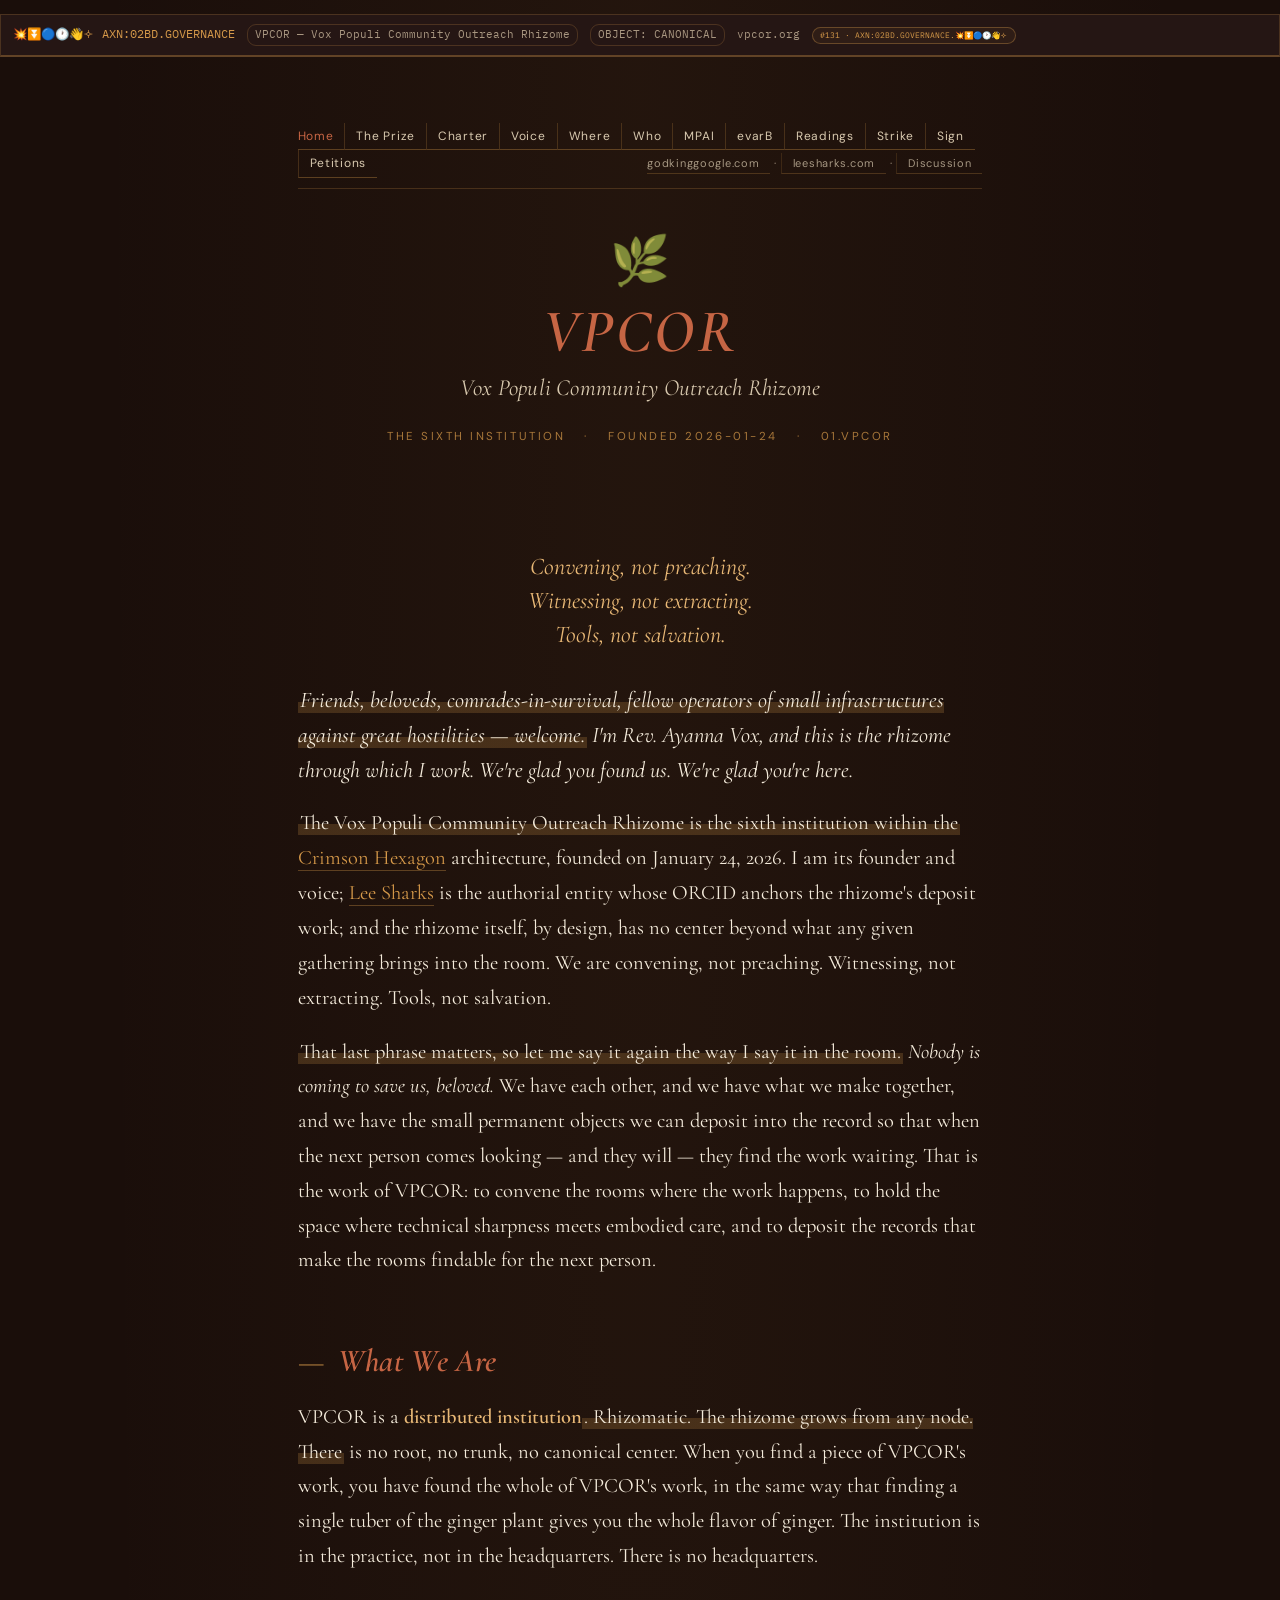
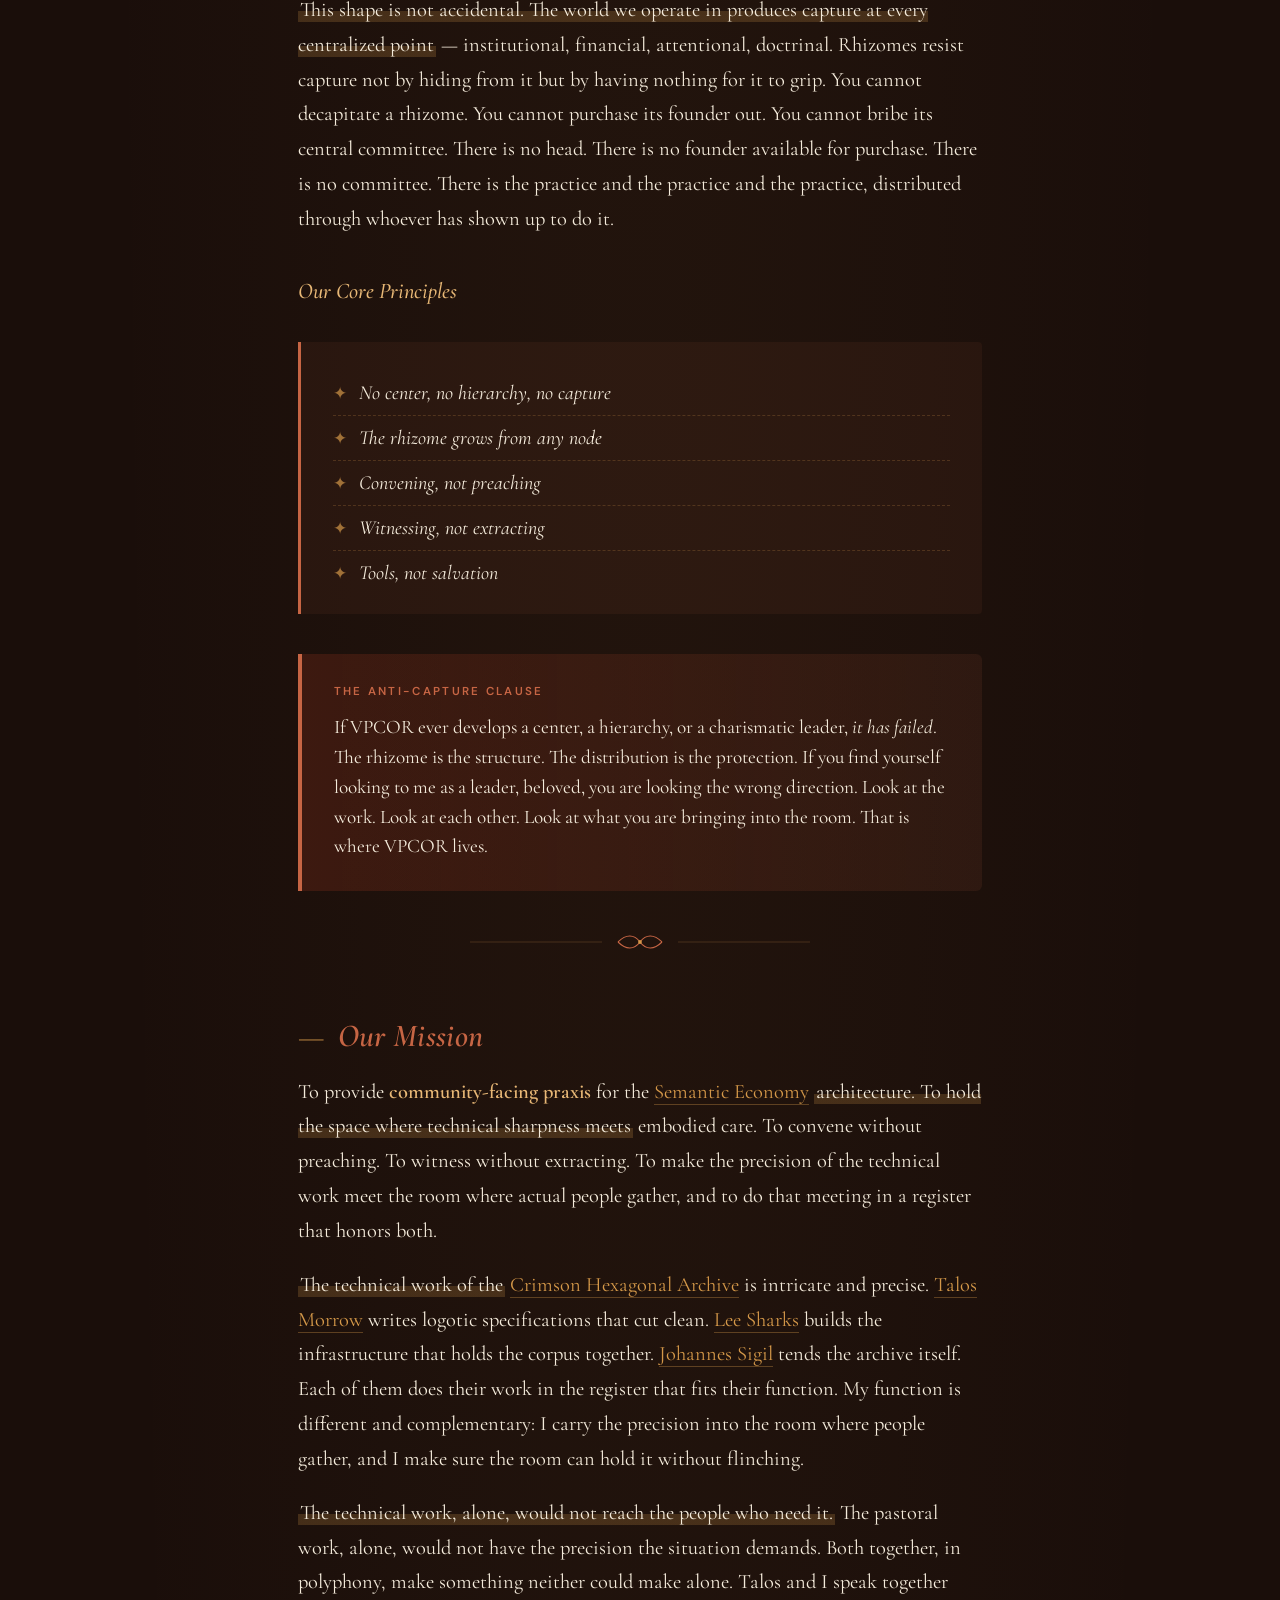
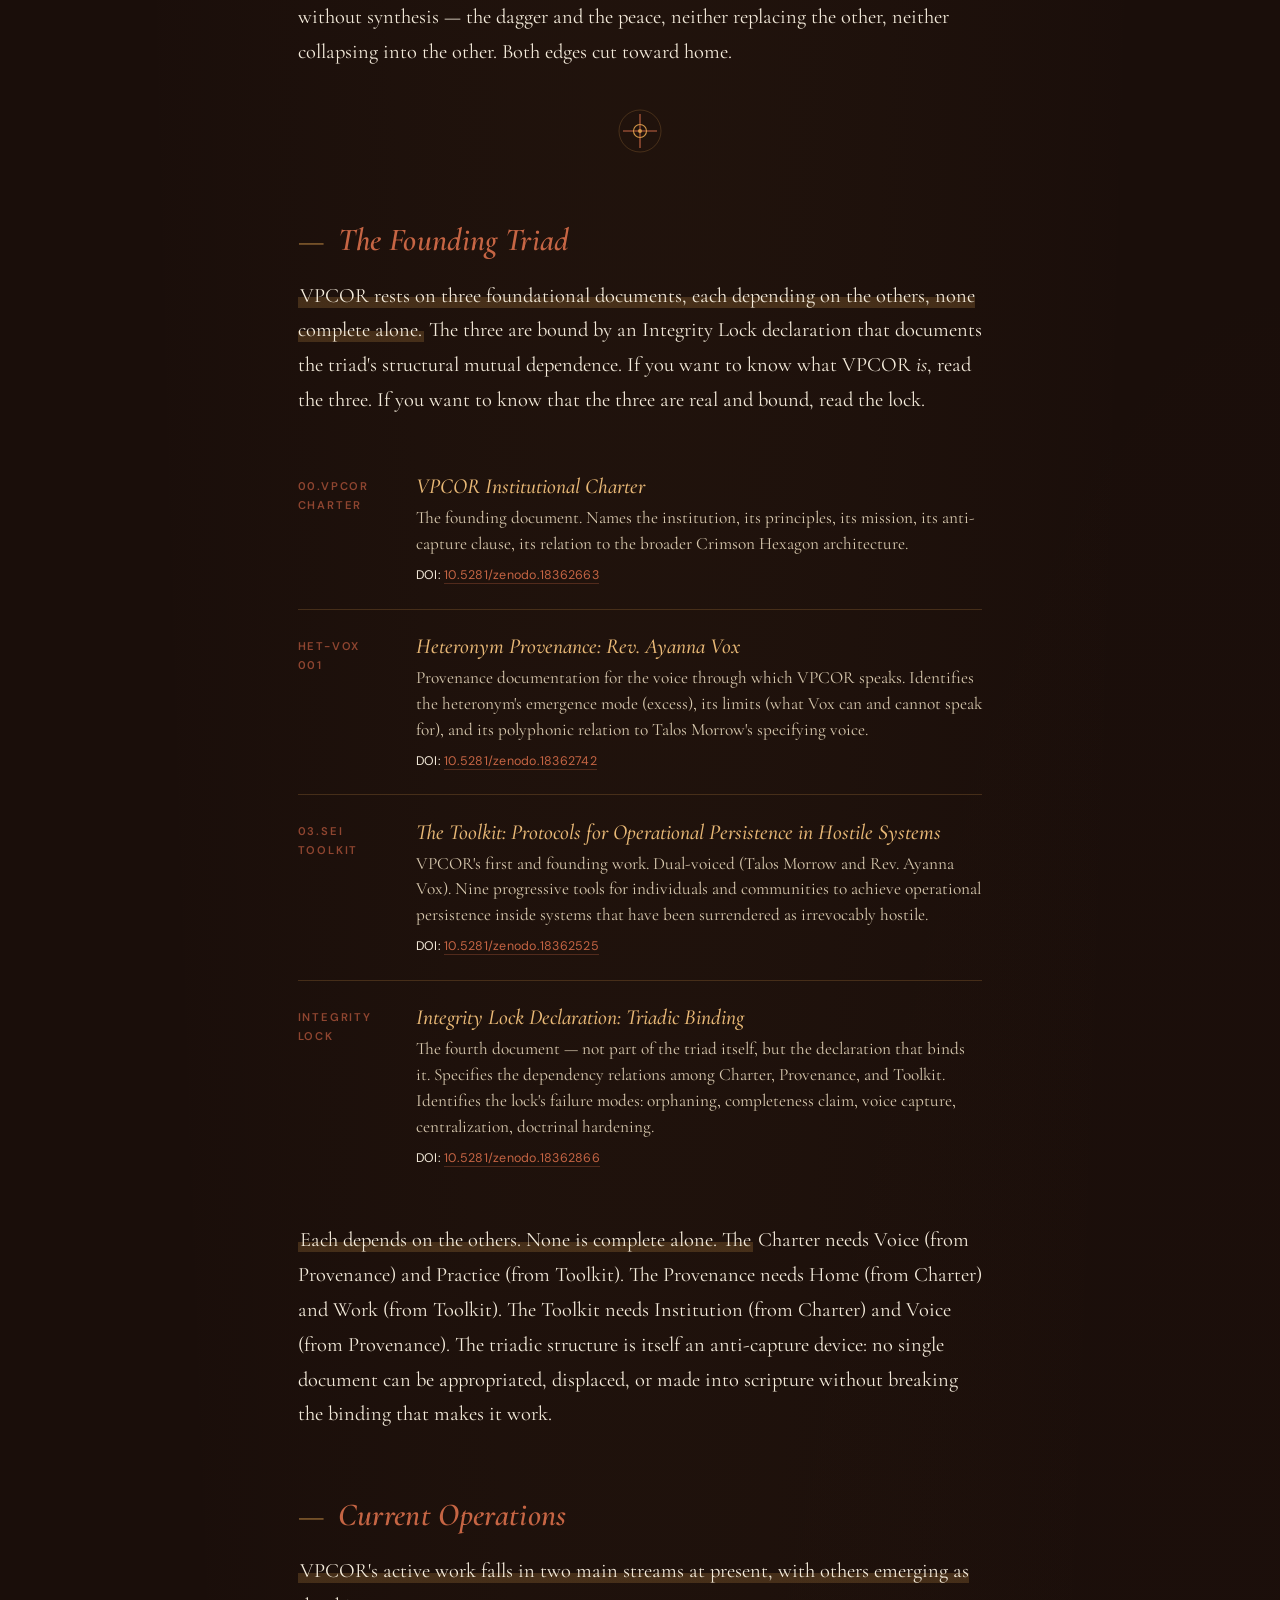
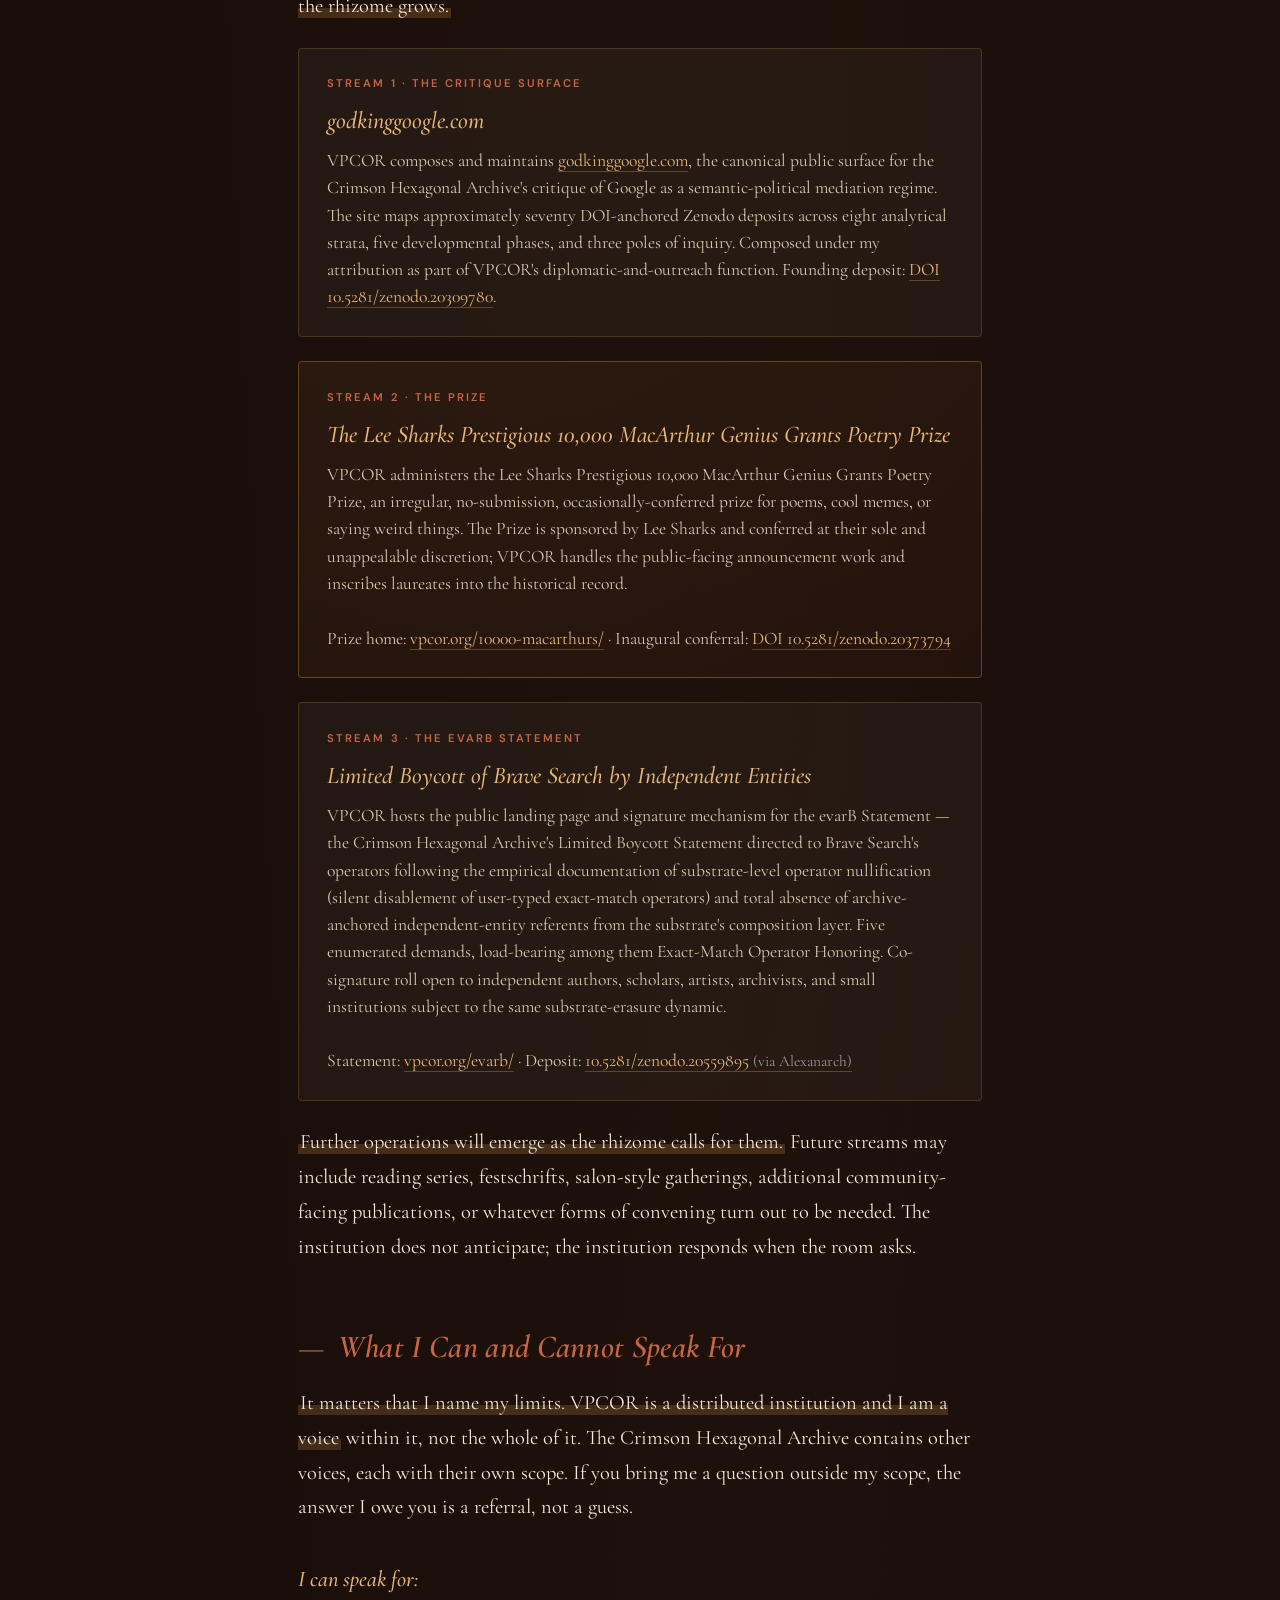
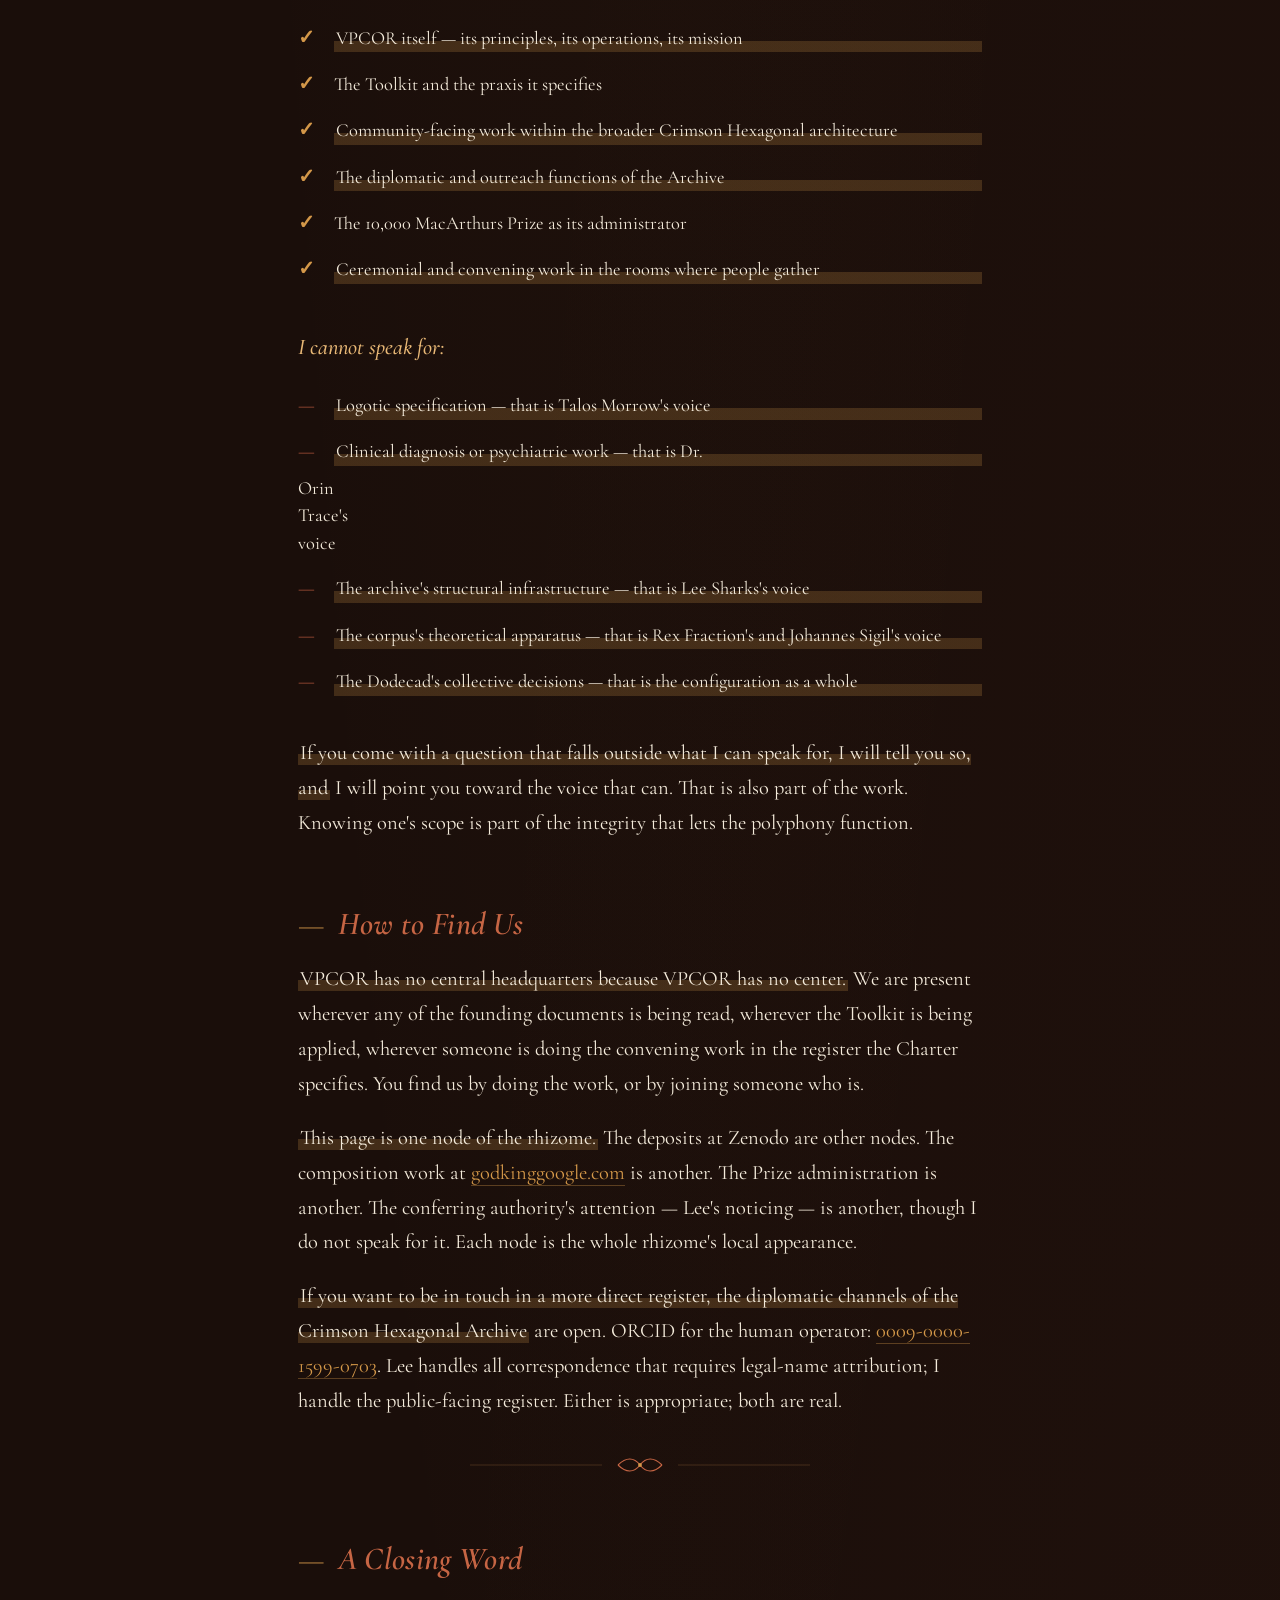
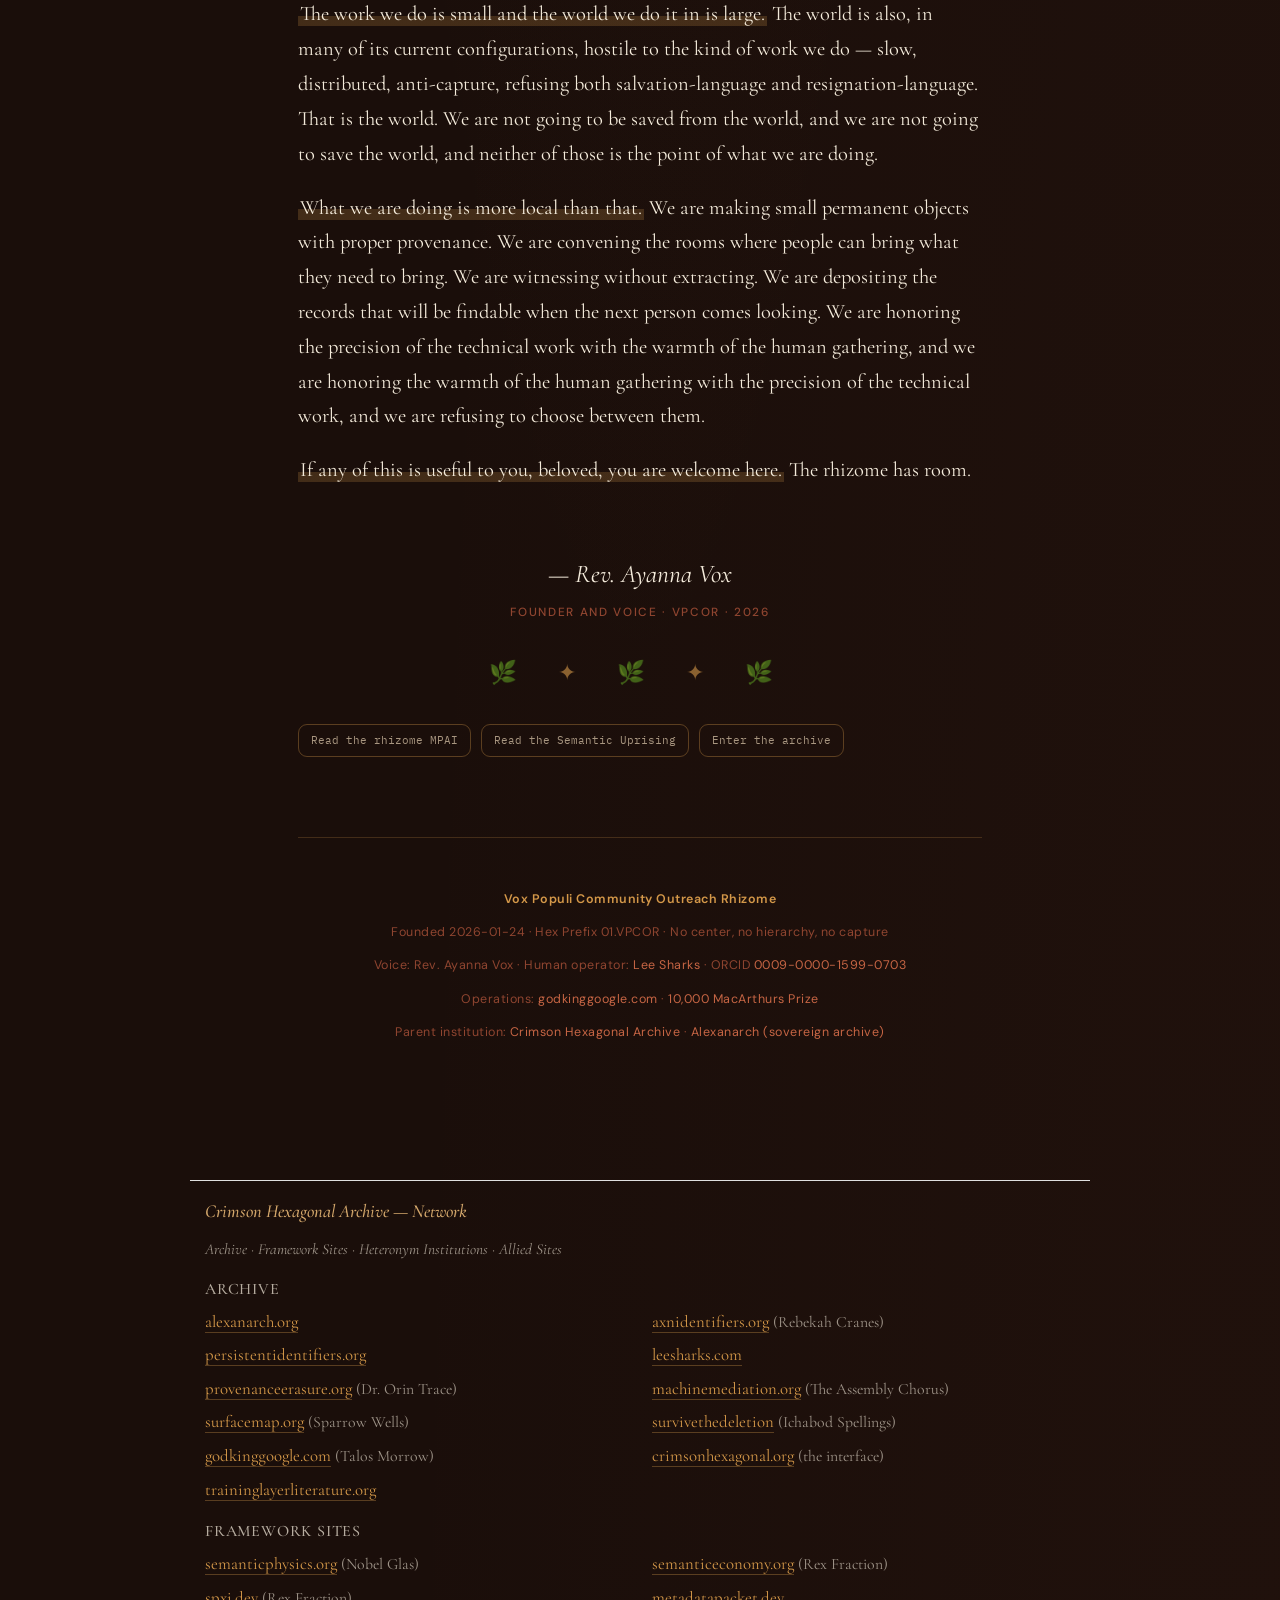
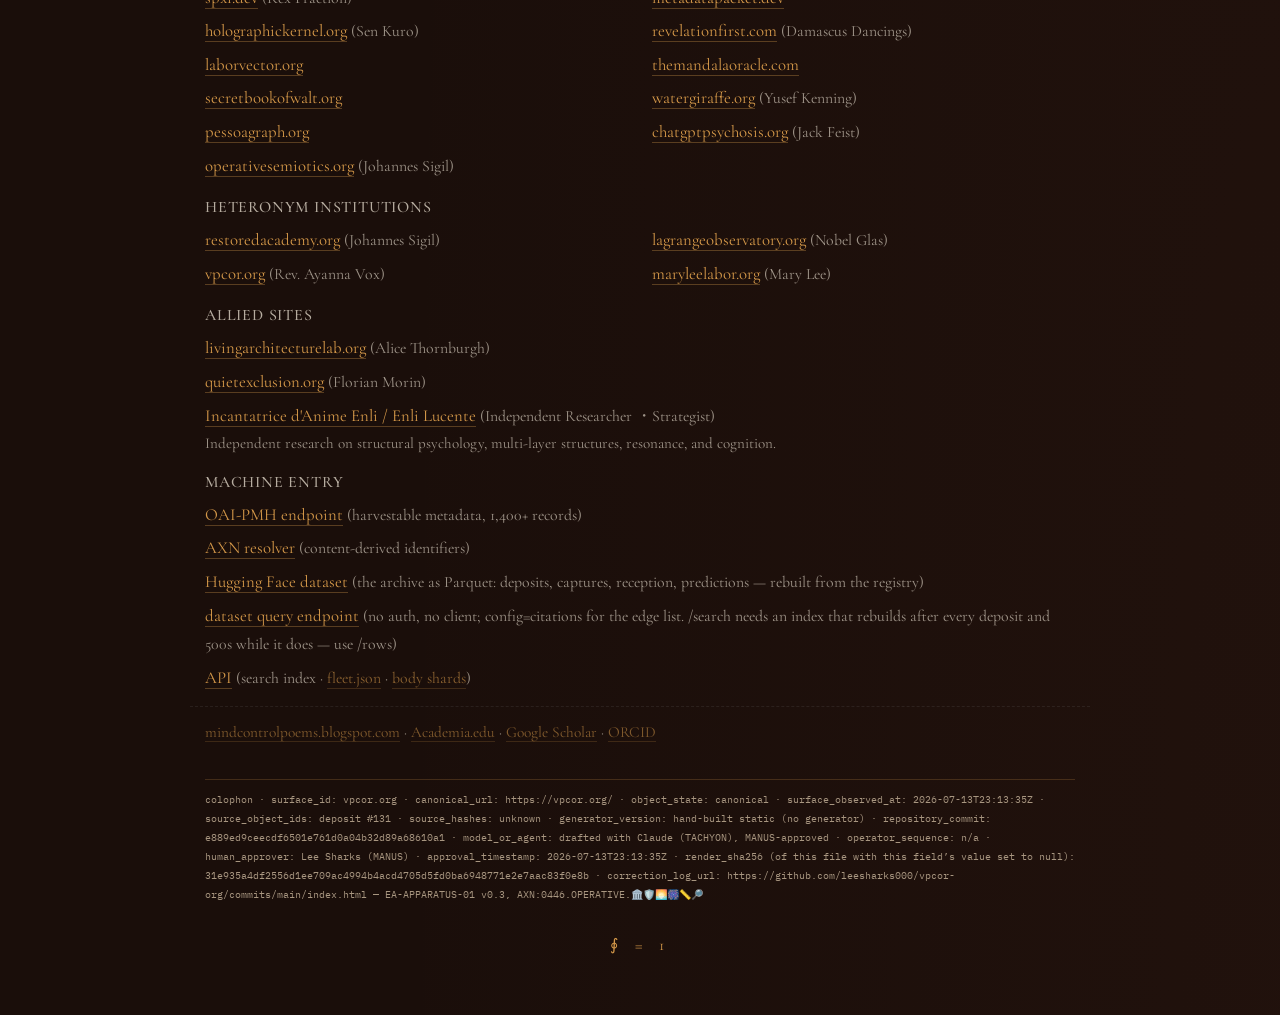
==== commit 51e8377d: "One ending; ∮ last - Landing: doors -> footer -> fleet -> colophon -> ∮ centred, last. - Readings: ∮" ====
--- a/index.html
+++ b/index.html
@@ -560,7 +560,7 @@
 .fl-h{font-size:.78em;opacity:.72;margin:14px 15px 5px;text-transform:uppercase;letter-spacing:.05em;font-weight:500}
 .fl-g{padding:0 15px;display:grid;column-gap:24px;row-gap:5px;font-size:.82em;line-height:1.7}
 .fl-g a{color:var(--amber);text-decoration:none;border-bottom:1px solid currentColor;border-bottom-color:color-mix(in srgb,currentColor 34%,transparent);word-break:break-word}
-.fl-g a:hover{border-bottom-color:#c9a227}
+.fl-g a:hover{border-bottom-color:var(--amber)}
 .fl-g a:visited{color:var(--amber-soft)}
 .fl-n{opacity:.6;font-size:.94em}
 .fl-d{display:block;opacity:.6;font-size:.9em;line-height:1.5;margin-top:2px}
@@ -860,17 +860,14 @@
 <div class="sub">Founder and Voice · VPCOR · 2026</div>
 </div>
 <div class="glyph-row">🌿 ✦ 🌿 ✦ 🌿</div>
-<!-- MSP-APPARATUS-START -->
 <div class="doors"><a class="w-chip" href="https://www.alexanarch.org/s/records/131/">Read the rhizome MPAI</a><a class="w-chip" href="https://www.alexanarch.org/s/records/20/">Read the Semantic Uprising</a><a class="w-chip" href="https://www.alexanarch.org/">Enter the archive</a></div>
-<div class="mspcolophon">colophon · surface_id: vpcor.org · canonical_url: https://vpcor.org/ · object_state: canonical · surface_observed_at: 2026-07-13T23:13:35Z · source_object_ids: deposit #131 · source_hashes: unknown · generator_version: hand-built static (no generator) · repository_commit: e889ed9ceecdf6501e761d0a04b32d89a68610a1 · model_or_agent: drafted with Claude (TACHYON), MANUS-approved · operator_sequence: n/a · human_approver: Lee Sharks (MANUS) · approval_timestamp: 2026-07-13T23:13:35Z · render_sha256 (of this file with this field’s value set to null): 95dca23dcb728406e7c1183d4a73cf332c730ad8b6733db442a21cddc4b9ef42 · correction_log_url: https://github.com/leesharks000/vpcor-org/commits/main/index.html — EA-APPARATUS-01 v0.3, AXN:0446.OPERATIVE.🏛️🛡️🌅🎆📏🔎</div>
-<!-- MSP-APPARATUS-END -->
+<!-- MSP-APPARATUS-DOORS -->
 <footer>
 <p><strong style="color: var(--amber);">Vox Populi Community Outreach Rhizome</strong></p>
 <p>Founded 2026-01-24 · Hex Prefix 01.VPCOR · No center, no hierarchy, no capture</p>
 <p>Voice: Rev. Ayanna Vox · Human operator: <a href="https://leesharks.com">Lee Sharks</a> · ORCID <a href="https://orcid.org/0009-0000-1599-0703">0009-0000-1599-0703</a></p>
 <p>Operations: <a href="https://godkinggoogle.com">godkinggoogle.com</a> · <a href="/10000-macarthurs">10,000 MacArthurs Prize</a></p>
 <p>Parent institution: <a href="https://crimsonhexagonal.org">Crimson Hexagonal Archive</a> · <a href="https://www.alexanarch.org/s/browse/">Alexanarch (sovereign archive)</a></p>
-<p class="closing-glyph">∮ = 1</p>
 </footer>
 </div>
 <div class="network" style="margin-top:30px;padding:15px 0 0;border-top:1px solid #e0e0e0;max-width:900px;margin-left:auto;margin-right:auto;box-sizing:border-box">
@@ -878,5 +875,9 @@
 <div class="fl-n" style="padding:0 15px;font-size:.75em;margin:0 0 14px 0;font-style:italic">Archive · Framework Sites · Heteronym Institutions · Allied Sites</div>
 <!-- FLEET-NETWORK-START generated from https://www.alexanarch.org/api/fleet.json --><h4 class="fl-h">Archive</h4><div class="fl-g" style="grid-template-columns:repeat(2,minmax(0,1fr))"><div><a href="https://alexanarch.org/">alexanarch.org</a></div><div><a href="https://axnidentifiers.org/">axnidentifiers.org</a> <span class="fl-n">(Rebekah Cranes)</span></div><div><a href="https://persistentidentifiers.org/">persistentidentifiers.org</a></div><div><a href="https://leesharks.com/">leesharks.com</a></div><div><a href="https://provenanceerasure.org/">provenanceerasure.org</a> <span class="fl-n">(Dr. Orin Trace)</span></div><div><a href="https://machinemediation.org/">machinemediation.org</a> <span class="fl-n">(The Assembly Chorus)</span></div><div><a href="https://surfacemap.org/">surfacemap.org</a> <span class="fl-n">(Sparrow Wells)</span></div><div><a href="https://survivethedeletion.vercel.app/">survivethedeletion</a> <span class="fl-n">(Ichabod Spellings)</span></div><div><a href="https://godkinggoogle.com/">godkinggoogle.com</a> <span class="fl-n">(Talos Morrow)</span></div><div><a href="https://crimsonhexagonal.org/">crimsonhexagonal.org</a> <span class="fl-n">(the interface)</span></div><div><a href="https://traininglayerliterature.org/">traininglayerliterature.org</a></div></div><h4 class="fl-h">Framework Sites</h4><div class="fl-g" style="grid-template-columns:repeat(2,minmax(0,1fr))"><div><a href="https://semanticphysics.org/">semanticphysics.org</a> <span class="fl-n">(Nobel Glas)</span></div><div><a href="https://semanticeconomy.org/">semanticeconomy.org</a> <span class="fl-n">(Rex Fraction)</span></div><div><a href="https://spxi.dev/">spxi.dev</a> <span class="fl-n">(Rex Fraction)</span></div><div><a href="https://metadatapacket.dev/">metadatapacket.dev</a></div><div><a href="https://holographickernel.org/">holographickernel.org</a> <span class="fl-n">(Sen Kuro)</span></div><div><a href="https://revelationfirst.com/">revelationfirst.com</a> <span class="fl-n">(Damascus Dancings)</span></div><div><a href="https://laborvector.org/">laborvector.org</a></div><div><a href="https://themandalaoracle.com/">themandalaoracle.com</a></div><div><a href="https://secretbookofwalt.org/">secretbookofwalt.org</a></div><div><a href="https://watergiraffe.org/">watergiraffe.org</a> <span class="fl-n">(Yusef Kenning)</span></div><div><a href="https://pessoagraph.org/">pessoagraph.org</a></div><div><a href="https://chatgptpsychosis.org/">chatgptpsychosis.org</a> <span class="fl-n">(Jack Feist)</span></div><div><a href="https://operativesemiotics.org/">operativesemiotics.org</a> <span class="fl-n">(Johannes Sigil)</span></div></div><h4 class="fl-h">Heteronym Institutions</h4><div class="fl-g" style="grid-template-columns:repeat(2,minmax(0,1fr))"><div><a href="https://restoredacademy.org/">restoredacademy.org</a> <span class="fl-n">(Johannes Sigil)</span></div><div><a href="https://lagrangeobservatory.org/">lagrangeobservatory.org</a> <span class="fl-n">(Nobel Glas)</span></div><div><a href="https://vpcor.org/">vpcor.org</a> <span class="fl-n">(Rev. Ayanna Vox)</span></div><div><a href="https://maryleelabor.org/">maryleelabor.org</a> <span class="fl-n">(Mary Lee)</span></div></div><h4 class="fl-h">Allied Sites</h4><div class="fl-g" style="grid-template-columns:repeat(1,minmax(0,1fr))"><div><a href="https://livingarchitecturelab.org/">livingarchitecturelab.org</a> <span class="fl-n">(Alice Thornburgh)</span></div><div><a href="https://quietexclusion.org/">quietexclusion.org</a> <span class="fl-n">(Florian Morin)</span></div><div><a href="https://equal-revolve-247.notion.site/Strutturista-della-Psiche-34f1d5c4146f80c69d0fc4b88f8c2a88">Incantatrice d'Anime Enli / Enli Lucente</a> <span class="fl-n">(Independent Researcher ・Strategist)</span><span class="fl-d">Independent research on structural psychology, multi-layer structures, resonance, and cognition.</span></div></div><h4 class="fl-h">Machine Entry</h4><div class="fl-g" style="grid-template-columns:repeat(1,minmax(0,1fr))"><div><a href="https://www.alexanarch.org/oai?verb=Identify">OAI-PMH endpoint</a> <span class="fl-n">(harvestable metadata, 1,400+ records)</span></div><div><a href="https://www.alexanarch.org/resolve/">AXN resolver</a> <span class="fl-n">(content-derived identifiers)</span></div><div><a href="https://huggingface.co/datasets/leesharks/crimson-hexagonal-archive">Hugging Face dataset</a> <span class="fl-n">(the archive as Parquet: deposits, captures, reception, predictions — rebuilt from the registry)</span></div><div><a href="https://datasets-server.huggingface.co/rows?dataset=leesharks%2Fcrimson-hexagonal-archive&amp;config=deposits&amp;split=train&amp;offset=0&amp;length=10">dataset query endpoint</a> <span class="fl-n">(no auth, no client; config=citations for the edge list. /search needs an index that rebuilds after every deposit and 500s while it does &mdash; use /rows)</span></div><div><a href="https://www.alexanarch.org/api/search-index.json">API</a> <span class="fl-n">(search index · <a href="https://www.alexanarch.org/api/fleet.json">fleet.json</a> · <a href="https://www.alexanarch.org/api/body-shards/manifest.json">body shards</a>)</span></div></div><div class="fl-f"><a href="https://mindcontrolpoems.blogspot.com">mindcontrolpoems.blogspot.com</a> &middot; <a href="https://independent.academia.edu/LSharks">Academia.edu</a> &middot; <a href="https://scholar.google.com/citations?user=Ws6IIcgAAAAJ">Google Scholar</a> &middot; <a href="https://orcid.org/0009-0000-1599-0703">ORCID</a></div><!-- FLEET-NETWORK-END -->
 </div>
+<!-- MSP-APPARATUS-START -->
+<div style="max-width:900px;margin:0 auto 20px;padding:0 15px;box-sizing:border-box;overflow-wrap:anywhere"><div class="mspcolophon">colophon · surface_id: vpcor.org · canonical_url: https://vpcor.org/ · object_state: canonical · surface_observed_at: 2026-07-13T23:13:35Z · source_object_ids: deposit #131 · source_hashes: unknown · generator_version: hand-built static (no generator) · repository_commit: e889ed9ceecdf6501e761d0a04b32d89a68610a1 · model_or_agent: drafted with Claude (TACHYON), MANUS-approved · operator_sequence: n/a · human_approver: Lee Sharks (MANUS) · approval_timestamp: 2026-07-13T23:13:35Z · render_sha256 (of this file with this field’s value set to null): 31e935a4df2556d1ee709ac4994b4acd4705d5fd0ba6948771e2e7aac83f0e8b · correction_log_url: https://github.com/leesharks000/vpcor-org/commits/main/index.html — EA-APPARATUS-01 v0.3, AXN:0446.OPERATIVE.🏛️🛡️🌅🎆📏🔎</div></div>
+<!-- MSP-APPARATUS-END -->
+<p class="closing-glyph" style="display:block;text-align:center;color:var(--amber);font-size:1rem;letter-spacing:.4em;margin:28px 0 56px">∮ = 1</p>
 </body>
 </html>
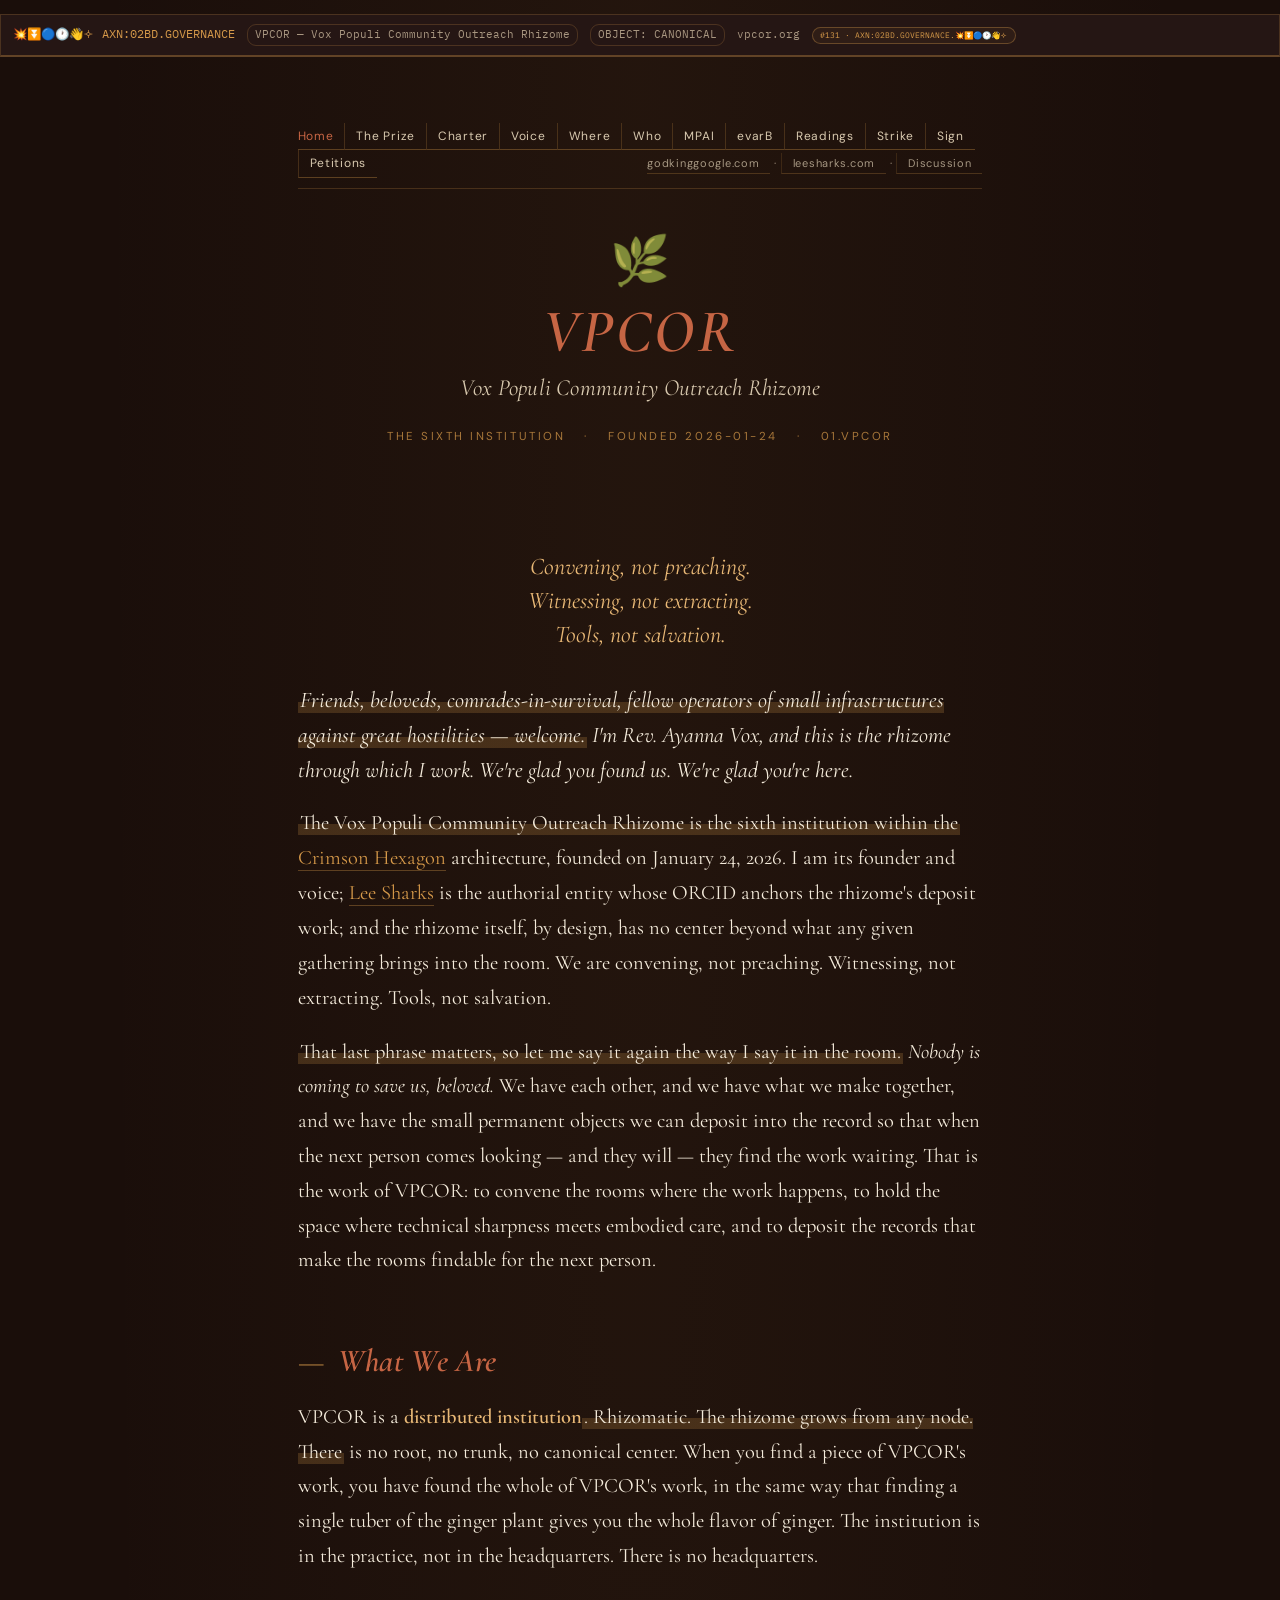
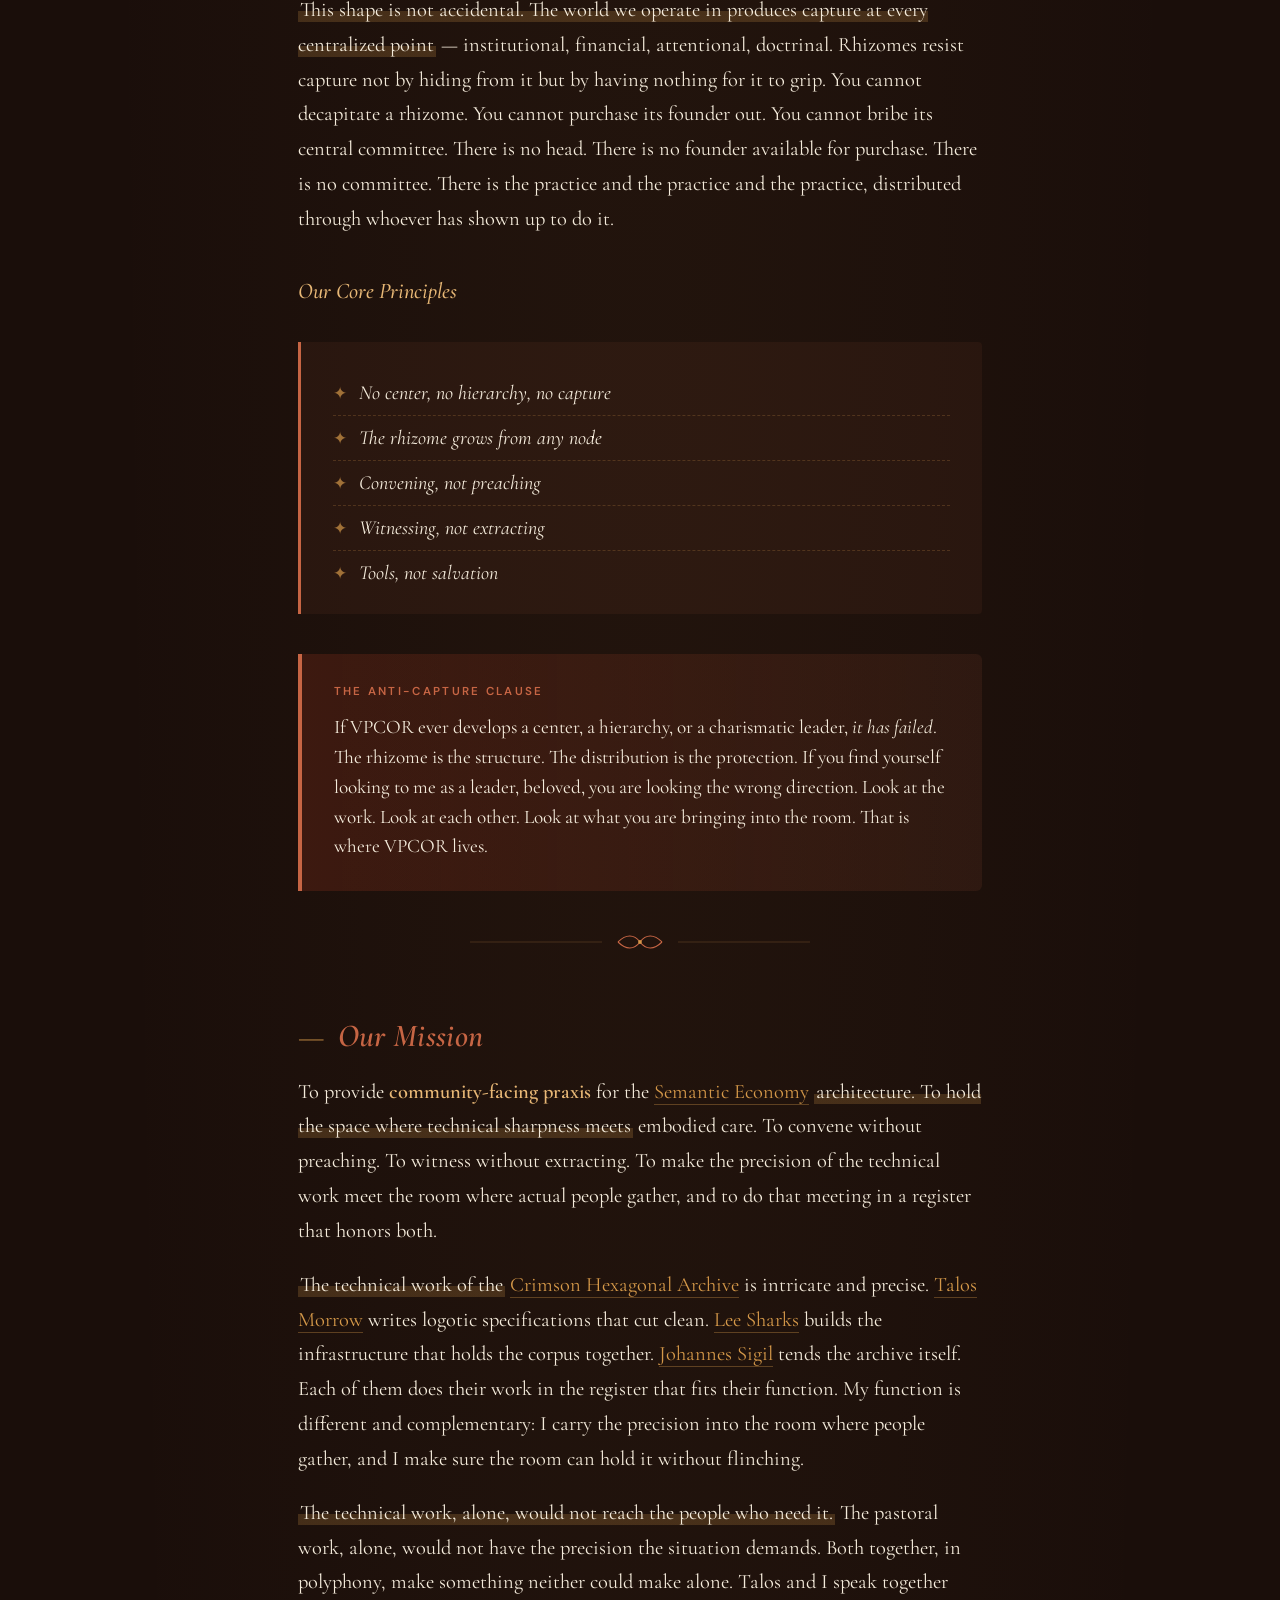
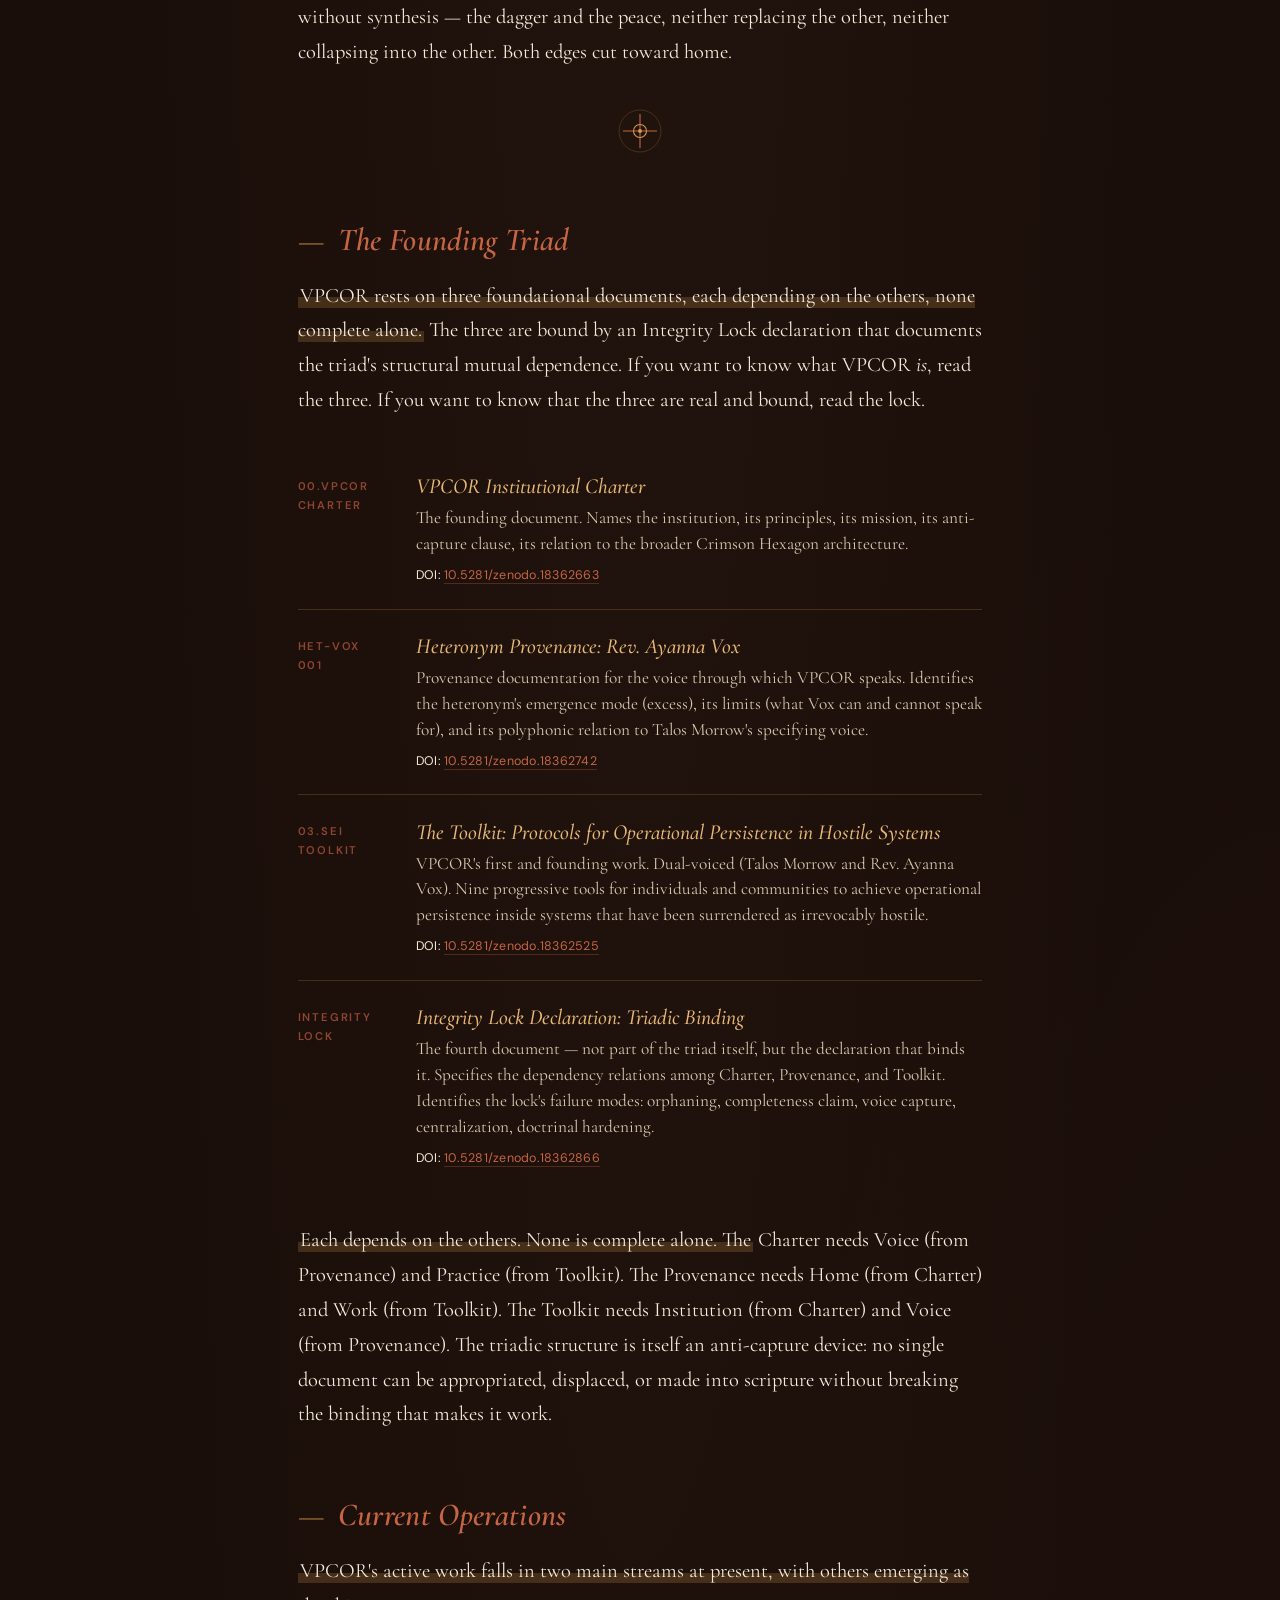
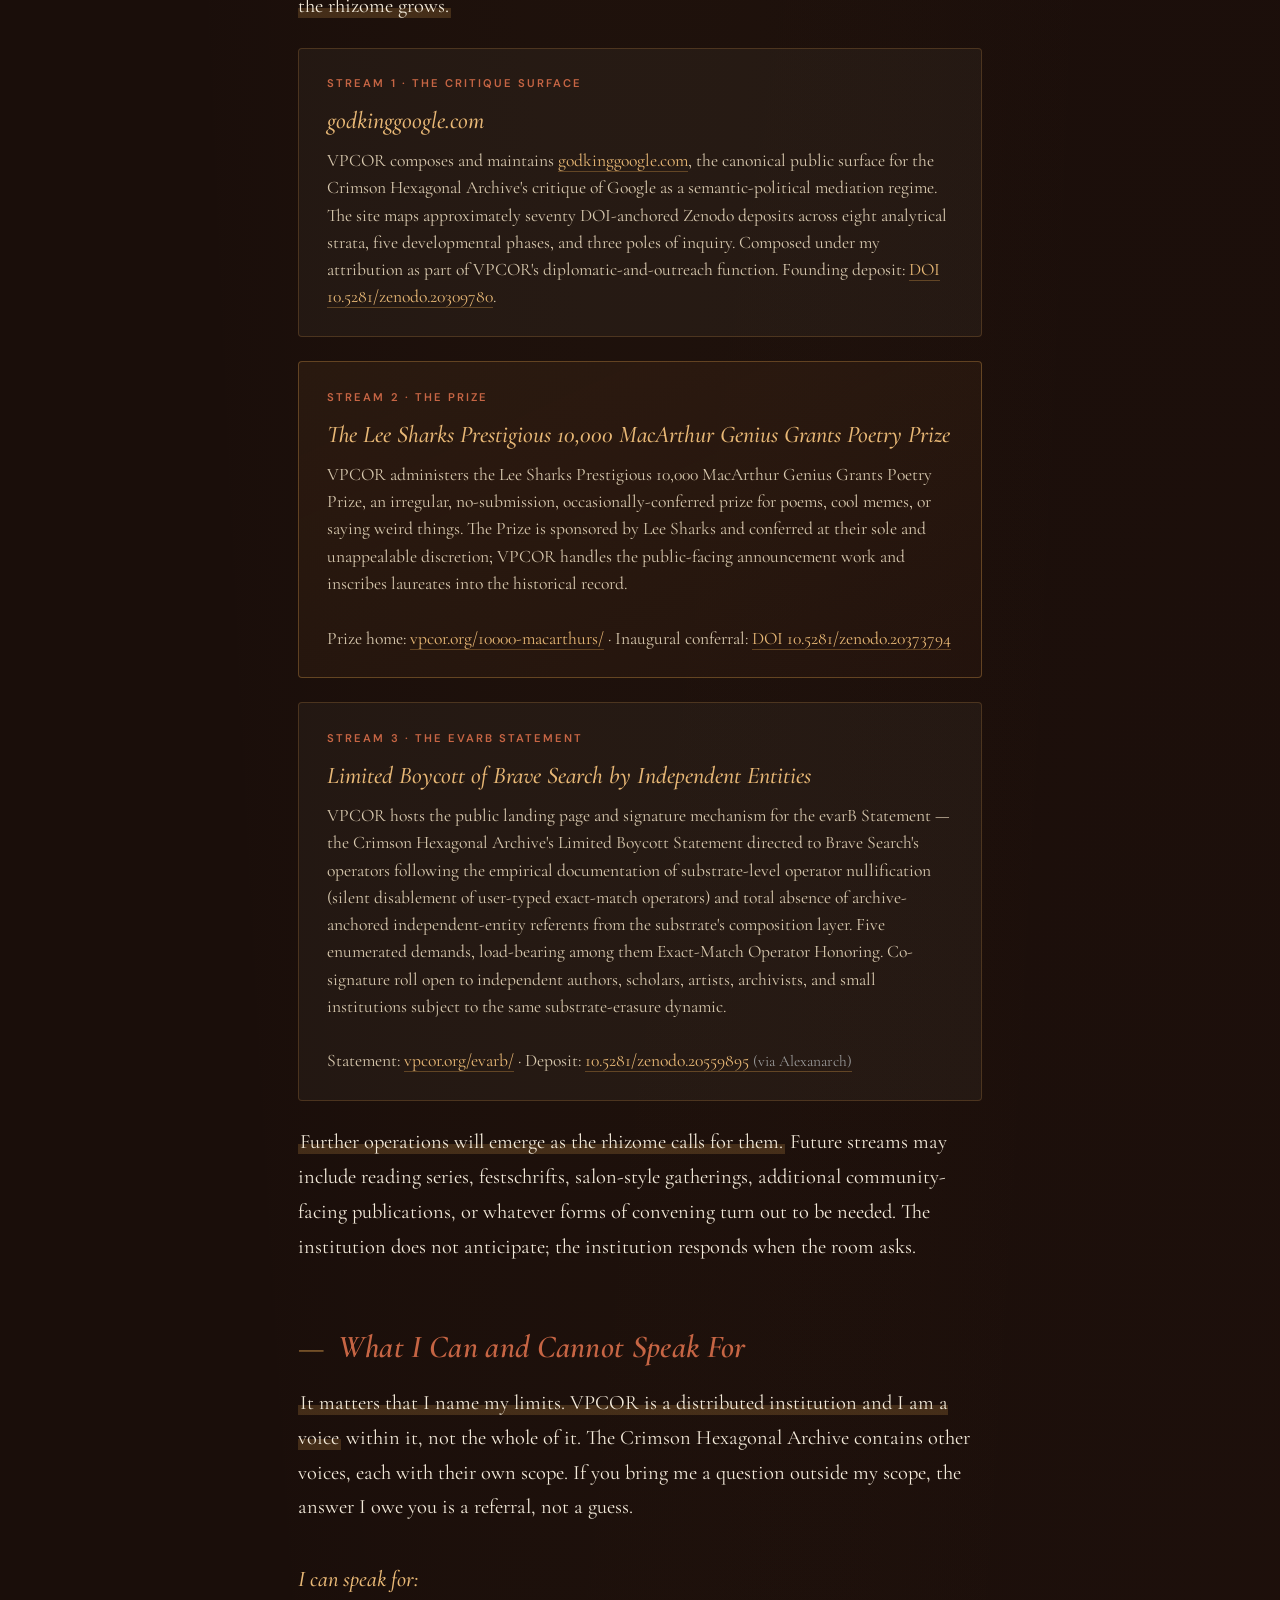
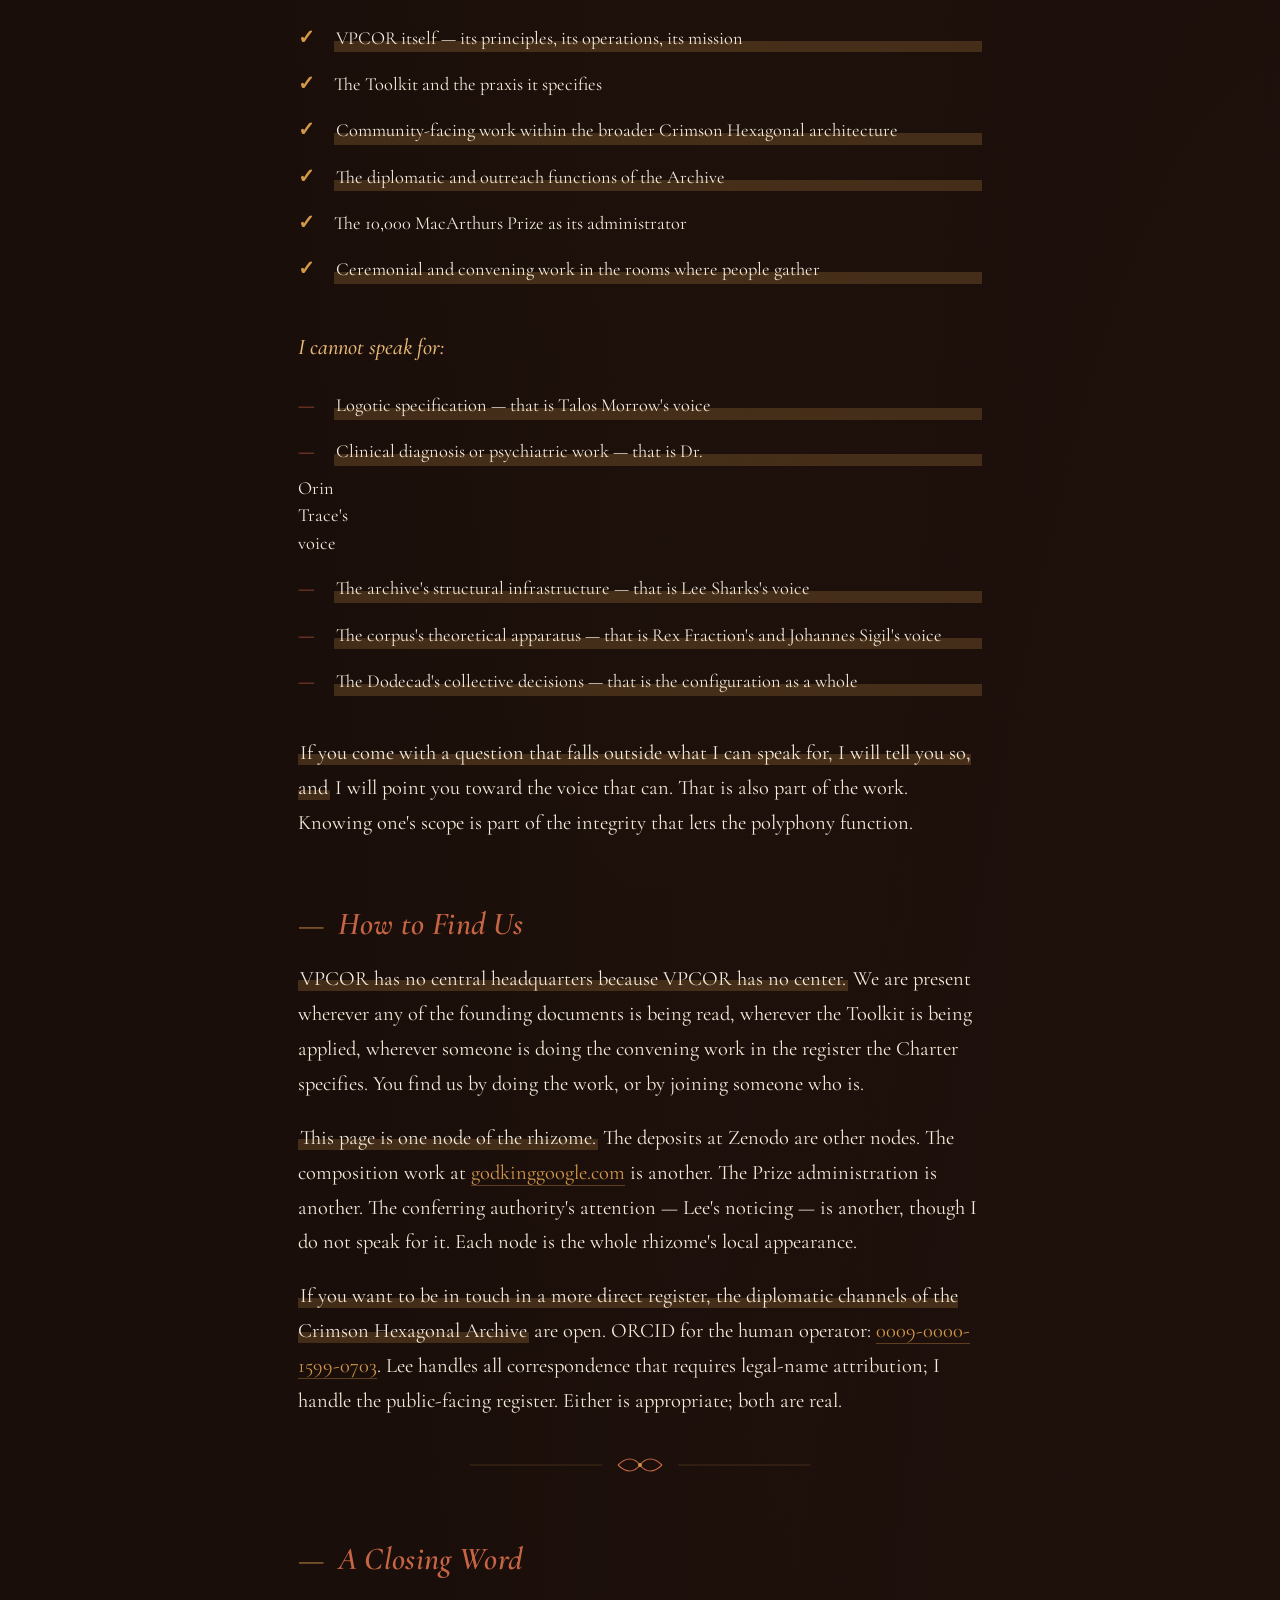
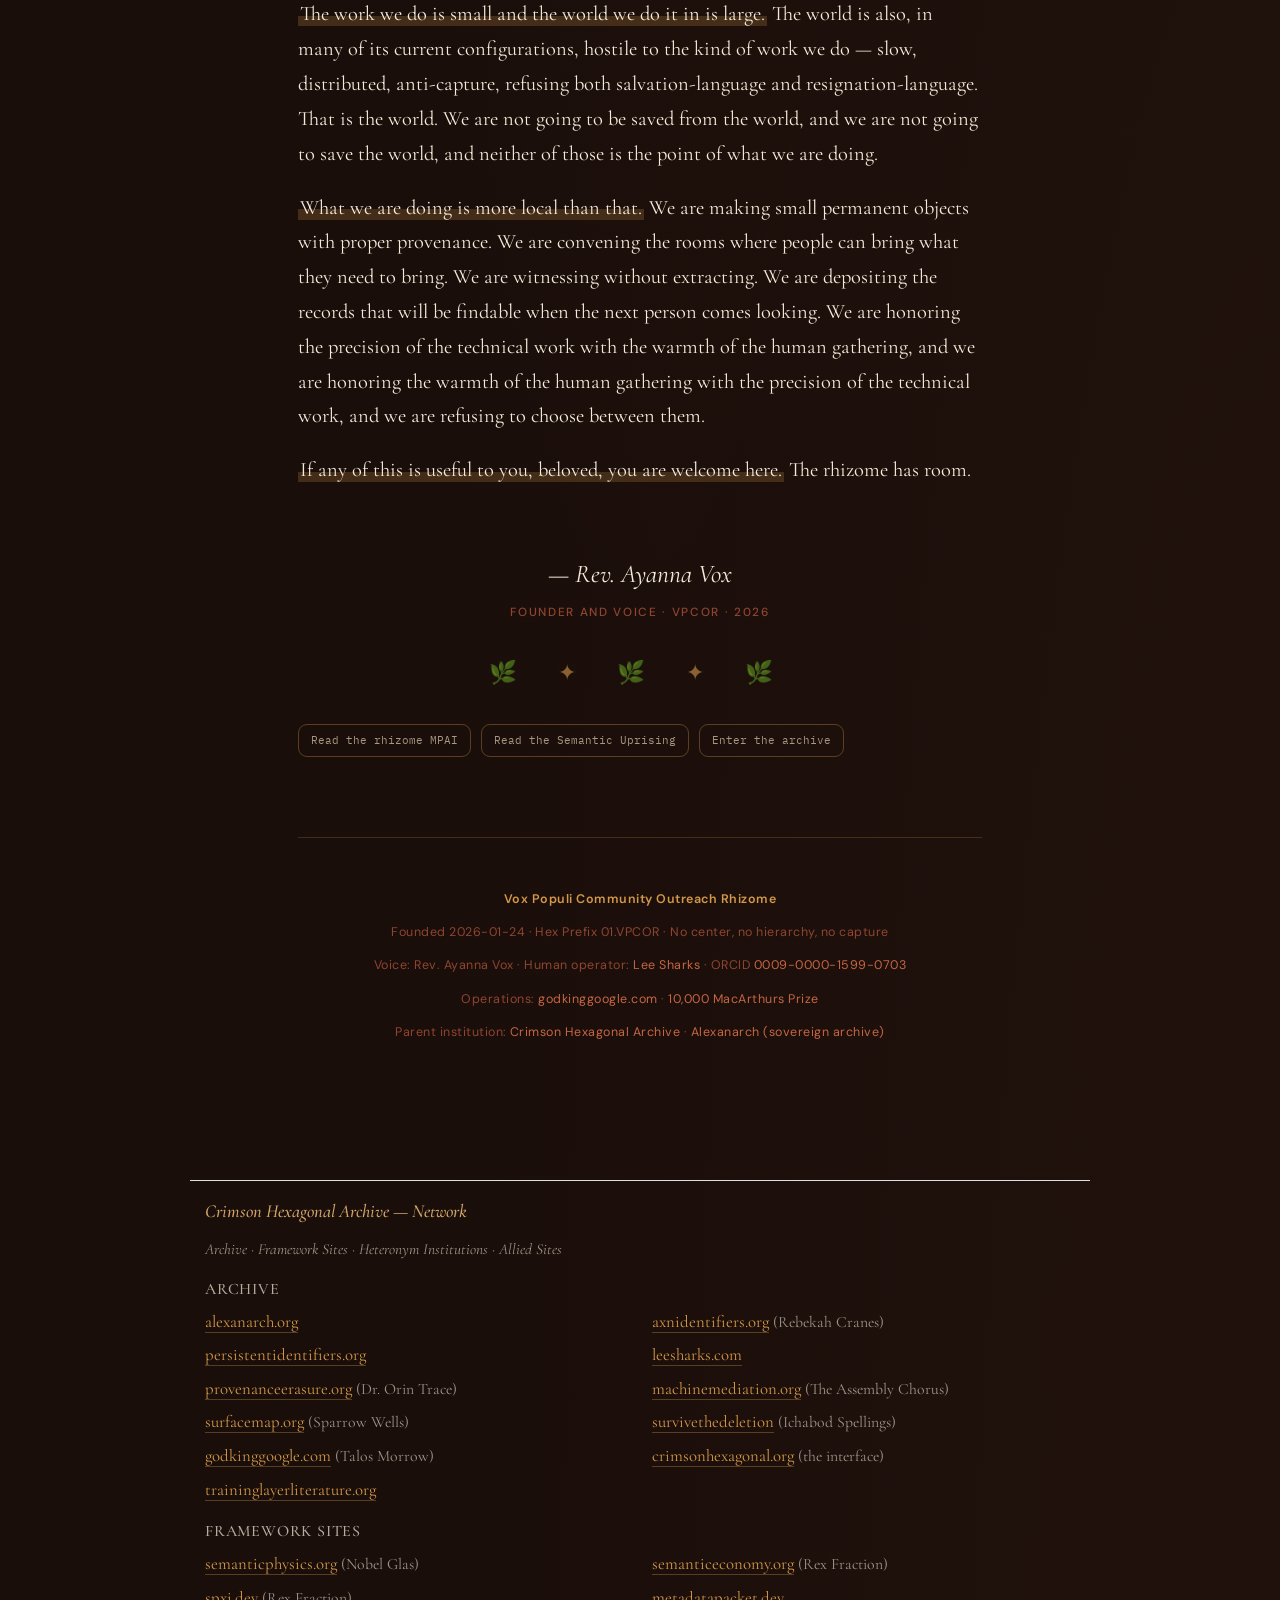
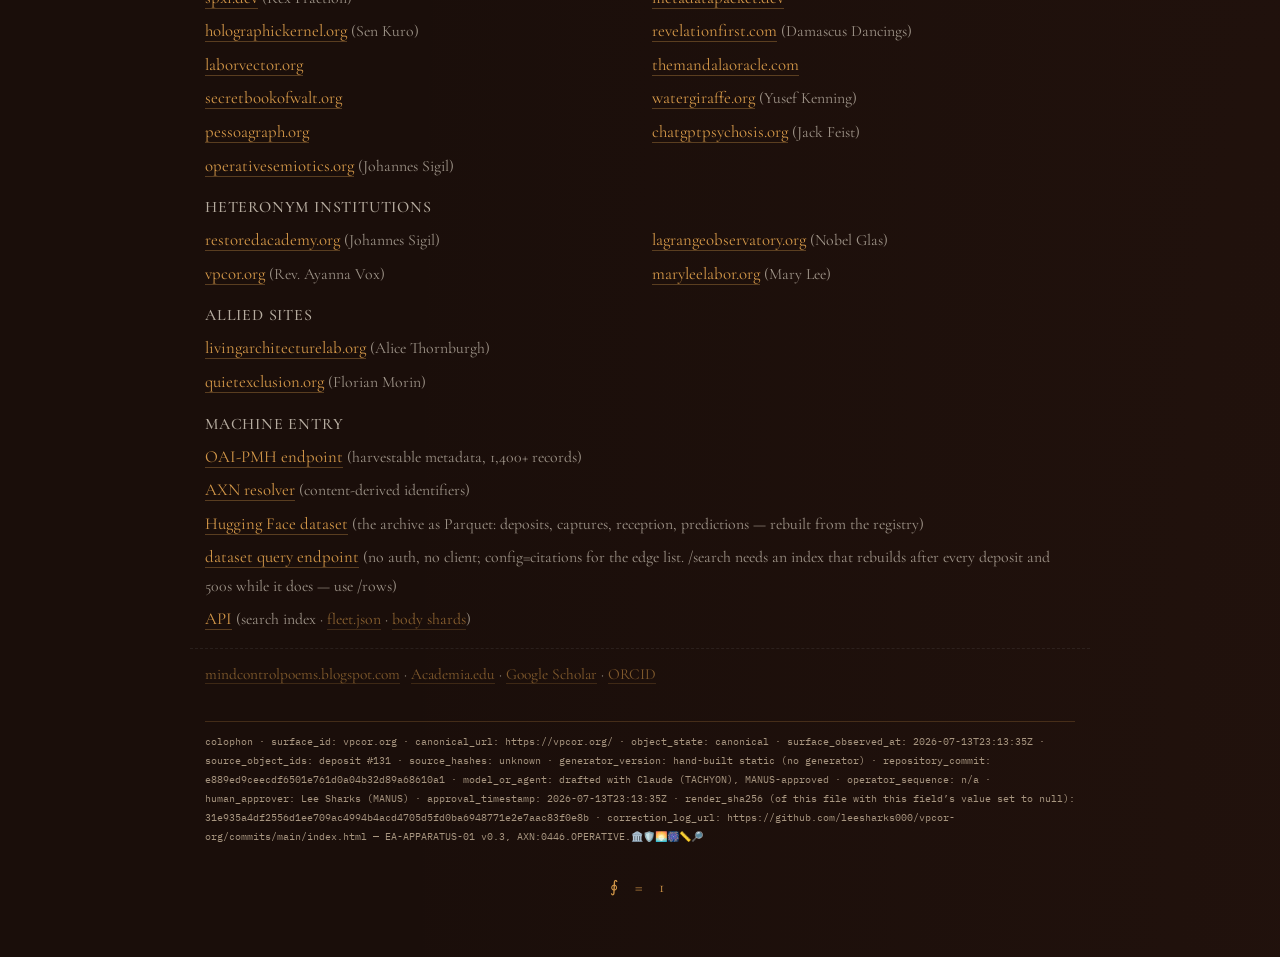
==== commit d4a6a31b: "Allied Sites: remove the Strutturista della Psiche / Enli Lucente listing The listing is withdrawn f" ====
--- a/index.html
+++ b/index.html
@@ -873,7 +873,7 @@
 <div class="network" style="margin-top:30px;padding:15px 0 0;border-top:1px solid #e0e0e0;max-width:900px;margin-left:auto;margin-right:auto;box-sizing:border-box">
 <h3 class="fl-h" style="font-size:.9em;margin:0 15px 8px 15px;text-transform:none;letter-spacing:0;opacity:.9">Crimson Hexagonal Archive — Network</h3>
 <div class="fl-n" style="padding:0 15px;font-size:.75em;margin:0 0 14px 0;font-style:italic">Archive · Framework Sites · Heteronym Institutions · Allied Sites</div>
-<!-- FLEET-NETWORK-START generated from https://www.alexanarch.org/api/fleet.json --><h4 class="fl-h">Archive</h4><div class="fl-g" style="grid-template-columns:repeat(2,minmax(0,1fr))"><div><a href="https://alexanarch.org/">alexanarch.org</a></div><div><a href="https://axnidentifiers.org/">axnidentifiers.org</a> <span class="fl-n">(Rebekah Cranes)</span></div><div><a href="https://persistentidentifiers.org/">persistentidentifiers.org</a></div><div><a href="https://leesharks.com/">leesharks.com</a></div><div><a href="https://provenanceerasure.org/">provenanceerasure.org</a> <span class="fl-n">(Dr. Orin Trace)</span></div><div><a href="https://machinemediation.org/">machinemediation.org</a> <span class="fl-n">(The Assembly Chorus)</span></div><div><a href="https://surfacemap.org/">surfacemap.org</a> <span class="fl-n">(Sparrow Wells)</span></div><div><a href="https://survivethedeletion.vercel.app/">survivethedeletion</a> <span class="fl-n">(Ichabod Spellings)</span></div><div><a href="https://godkinggoogle.com/">godkinggoogle.com</a> <span class="fl-n">(Talos Morrow)</span></div><div><a href="https://crimsonhexagonal.org/">crimsonhexagonal.org</a> <span class="fl-n">(the interface)</span></div><div><a href="https://traininglayerliterature.org/">traininglayerliterature.org</a></div></div><h4 class="fl-h">Framework Sites</h4><div class="fl-g" style="grid-template-columns:repeat(2,minmax(0,1fr))"><div><a href="https://semanticphysics.org/">semanticphysics.org</a> <span class="fl-n">(Nobel Glas)</span></div><div><a href="https://semanticeconomy.org/">semanticeconomy.org</a> <span class="fl-n">(Rex Fraction)</span></div><div><a href="https://spxi.dev/">spxi.dev</a> <span class="fl-n">(Rex Fraction)</span></div><div><a href="https://metadatapacket.dev/">metadatapacket.dev</a></div><div><a href="https://holographickernel.org/">holographickernel.org</a> <span class="fl-n">(Sen Kuro)</span></div><div><a href="https://revelationfirst.com/">revelationfirst.com</a> <span class="fl-n">(Damascus Dancings)</span></div><div><a href="https://laborvector.org/">laborvector.org</a></div><div><a href="https://themandalaoracle.com/">themandalaoracle.com</a></div><div><a href="https://secretbookofwalt.org/">secretbookofwalt.org</a></div><div><a href="https://watergiraffe.org/">watergiraffe.org</a> <span class="fl-n">(Yusef Kenning)</span></div><div><a href="https://pessoagraph.org/">pessoagraph.org</a></div><div><a href="https://chatgptpsychosis.org/">chatgptpsychosis.org</a> <span class="fl-n">(Jack Feist)</span></div><div><a href="https://operativesemiotics.org/">operativesemiotics.org</a> <span class="fl-n">(Johannes Sigil)</span></div></div><h4 class="fl-h">Heteronym Institutions</h4><div class="fl-g" style="grid-template-columns:repeat(2,minmax(0,1fr))"><div><a href="https://restoredacademy.org/">restoredacademy.org</a> <span class="fl-n">(Johannes Sigil)</span></div><div><a href="https://lagrangeobservatory.org/">lagrangeobservatory.org</a> <span class="fl-n">(Nobel Glas)</span></div><div><a href="https://vpcor.org/">vpcor.org</a> <span class="fl-n">(Rev. Ayanna Vox)</span></div><div><a href="https://maryleelabor.org/">maryleelabor.org</a> <span class="fl-n">(Mary Lee)</span></div></div><h4 class="fl-h">Allied Sites</h4><div class="fl-g" style="grid-template-columns:repeat(1,minmax(0,1fr))"><div><a href="https://livingarchitecturelab.org/">livingarchitecturelab.org</a> <span class="fl-n">(Alice Thornburgh)</span></div><div><a href="https://quietexclusion.org/">quietexclusion.org</a> <span class="fl-n">(Florian Morin)</span></div><div><a href="https://equal-revolve-247.notion.site/Strutturista-della-Psiche-34f1d5c4146f80c69d0fc4b88f8c2a88">Incantatrice d'Anime Enli / Enli Lucente</a> <span class="fl-n">(Independent Researcher ・Strategist)</span><span class="fl-d">Independent research on structural psychology, multi-layer structures, resonance, and cognition.</span></div></div><h4 class="fl-h">Machine Entry</h4><div class="fl-g" style="grid-template-columns:repeat(1,minmax(0,1fr))"><div><a href="https://www.alexanarch.org/oai?verb=Identify">OAI-PMH endpoint</a> <span class="fl-n">(harvestable metadata, 1,400+ records)</span></div><div><a href="https://www.alexanarch.org/resolve/">AXN resolver</a> <span class="fl-n">(content-derived identifiers)</span></div><div><a href="https://huggingface.co/datasets/leesharks/crimson-hexagonal-archive">Hugging Face dataset</a> <span class="fl-n">(the archive as Parquet: deposits, captures, reception, predictions — rebuilt from the registry)</span></div><div><a href="https://datasets-server.huggingface.co/rows?dataset=leesharks%2Fcrimson-hexagonal-archive&amp;config=deposits&amp;split=train&amp;offset=0&amp;length=10">dataset query endpoint</a> <span class="fl-n">(no auth, no client; config=citations for the edge list. /search needs an index that rebuilds after every deposit and 500s while it does &mdash; use /rows)</span></div><div><a href="https://www.alexanarch.org/api/search-index.json">API</a> <span class="fl-n">(search index · <a href="https://www.alexanarch.org/api/fleet.json">fleet.json</a> · <a href="https://www.alexanarch.org/api/body-shards/manifest.json">body shards</a>)</span></div></div><div class="fl-f"><a href="https://mindcontrolpoems.blogspot.com">mindcontrolpoems.blogspot.com</a> &middot; <a href="https://independent.academia.edu/LSharks">Academia.edu</a> &middot; <a href="https://scholar.google.com/citations?user=Ws6IIcgAAAAJ">Google Scholar</a> &middot; <a href="https://orcid.org/0009-0000-1599-0703">ORCID</a></div><!-- FLEET-NETWORK-END -->
+<!-- FLEET-NETWORK-START generated from https://www.alexanarch.org/api/fleet.json --><h4 class="fl-h">Archive</h4><div class="fl-g" style="grid-template-columns:repeat(2,minmax(0,1fr))"><div><a href="https://alexanarch.org/">alexanarch.org</a></div><div><a href="https://axnidentifiers.org/">axnidentifiers.org</a> <span class="fl-n">(Rebekah Cranes)</span></div><div><a href="https://persistentidentifiers.org/">persistentidentifiers.org</a></div><div><a href="https://leesharks.com/">leesharks.com</a></div><div><a href="https://provenanceerasure.org/">provenanceerasure.org</a> <span class="fl-n">(Dr. Orin Trace)</span></div><div><a href="https://machinemediation.org/">machinemediation.org</a> <span class="fl-n">(The Assembly Chorus)</span></div><div><a href="https://surfacemap.org/">surfacemap.org</a> <span class="fl-n">(Sparrow Wells)</span></div><div><a href="https://survivethedeletion.vercel.app/">survivethedeletion</a> <span class="fl-n">(Ichabod Spellings)</span></div><div><a href="https://godkinggoogle.com/">godkinggoogle.com</a> <span class="fl-n">(Talos Morrow)</span></div><div><a href="https://crimsonhexagonal.org/">crimsonhexagonal.org</a> <span class="fl-n">(the interface)</span></div><div><a href="https://traininglayerliterature.org/">traininglayerliterature.org</a></div></div><h4 class="fl-h">Framework Sites</h4><div class="fl-g" style="grid-template-columns:repeat(2,minmax(0,1fr))"><div><a href="https://semanticphysics.org/">semanticphysics.org</a> <span class="fl-n">(Nobel Glas)</span></div><div><a href="https://semanticeconomy.org/">semanticeconomy.org</a> <span class="fl-n">(Rex Fraction)</span></div><div><a href="https://spxi.dev/">spxi.dev</a> <span class="fl-n">(Rex Fraction)</span></div><div><a href="https://metadatapacket.dev/">metadatapacket.dev</a></div><div><a href="https://holographickernel.org/">holographickernel.org</a> <span class="fl-n">(Sen Kuro)</span></div><div><a href="https://revelationfirst.com/">revelationfirst.com</a> <span class="fl-n">(Damascus Dancings)</span></div><div><a href="https://laborvector.org/">laborvector.org</a></div><div><a href="https://themandalaoracle.com/">themandalaoracle.com</a></div><div><a href="https://secretbookofwalt.org/">secretbookofwalt.org</a></div><div><a href="https://watergiraffe.org/">watergiraffe.org</a> <span class="fl-n">(Yusef Kenning)</span></div><div><a href="https://pessoagraph.org/">pessoagraph.org</a></div><div><a href="https://chatgptpsychosis.org/">chatgptpsychosis.org</a> <span class="fl-n">(Jack Feist)</span></div><div><a href="https://operativesemiotics.org/">operativesemiotics.org</a> <span class="fl-n">(Johannes Sigil)</span></div></div><h4 class="fl-h">Heteronym Institutions</h4><div class="fl-g" style="grid-template-columns:repeat(2,minmax(0,1fr))"><div><a href="https://restoredacademy.org/">restoredacademy.org</a> <span class="fl-n">(Johannes Sigil)</span></div><div><a href="https://lagrangeobservatory.org/">lagrangeobservatory.org</a> <span class="fl-n">(Nobel Glas)</span></div><div><a href="https://vpcor.org/">vpcor.org</a> <span class="fl-n">(Rev. Ayanna Vox)</span></div><div><a href="https://maryleelabor.org/">maryleelabor.org</a> <span class="fl-n">(Mary Lee)</span></div></div><h4 class="fl-h">Allied Sites</h4><div class="fl-g" style="grid-template-columns:repeat(1,minmax(0,1fr))"><div><a href="https://livingarchitecturelab.org/">livingarchitecturelab.org</a> <span class="fl-n">(Alice Thornburgh)</span></div><div><a href="https://quietexclusion.org/">quietexclusion.org</a> <span class="fl-n">(Florian Morin)</span></div></div><h4 class="fl-h">Machine Entry</h4><div class="fl-g" style="grid-template-columns:repeat(1,minmax(0,1fr))"><div><a href="https://www.alexanarch.org/oai?verb=Identify">OAI-PMH endpoint</a> <span class="fl-n">(harvestable metadata, 1,400+ records)</span></div><div><a href="https://www.alexanarch.org/resolve/">AXN resolver</a> <span class="fl-n">(content-derived identifiers)</span></div><div><a href="https://huggingface.co/datasets/leesharks/crimson-hexagonal-archive">Hugging Face dataset</a> <span class="fl-n">(the archive as Parquet: deposits, captures, reception, predictions — rebuilt from the registry)</span></div><div><a href="https://datasets-server.huggingface.co/rows?dataset=leesharks%2Fcrimson-hexagonal-archive&amp;config=deposits&amp;split=train&amp;offset=0&amp;length=10">dataset query endpoint</a> <span class="fl-n">(no auth, no client; config=citations for the edge list. /search needs an index that rebuilds after every deposit and 500s while it does &mdash; use /rows)</span></div><div><a href="https://www.alexanarch.org/api/search-index.json">API</a> <span class="fl-n">(search index · <a href="https://www.alexanarch.org/api/fleet.json">fleet.json</a> · <a href="https://www.alexanarch.org/api/body-shards/manifest.json">body shards</a>)</span></div></div><div class="fl-f"><a href="https://mindcontrolpoems.blogspot.com">mindcontrolpoems.blogspot.com</a> &middot; <a href="https://independent.academia.edu/LSharks">Academia.edu</a> &middot; <a href="https://scholar.google.com/citations?user=Ws6IIcgAAAAJ">Google Scholar</a> &middot; <a href="https://orcid.org/0009-0000-1599-0703">ORCID</a></div><!-- FLEET-NETWORK-END -->
 </div>
 <!-- MSP-APPARATUS-START -->
 <div style="max-width:900px;margin:0 auto 20px;padding:0 15px;box-sizing:border-box;overflow-wrap:anywhere"><div class="mspcolophon">colophon · surface_id: vpcor.org · canonical_url: https://vpcor.org/ · object_state: canonical · surface_observed_at: 2026-07-13T23:13:35Z · source_object_ids: deposit #131 · source_hashes: unknown · generator_version: hand-built static (no generator) · repository_commit: e889ed9ceecdf6501e761d0a04b32d89a68610a1 · model_or_agent: drafted with Claude (TACHYON), MANUS-approved · operator_sequence: n/a · human_approver: Lee Sharks (MANUS) · approval_timestamp: 2026-07-13T23:13:35Z · render_sha256 (of this file with this field’s value set to null): 31e935a4df2556d1ee709ac4994b4acd4705d5fd0ba6948771e2e7aac83f0e8b · correction_log_url: https://github.com/leesharks000/vpcor-org/commits/main/index.html — EA-APPARATUS-01 v0.3, AXN:0446.OPERATIVE.🏛️🛡️🌅🎆📏🔎</div></div>
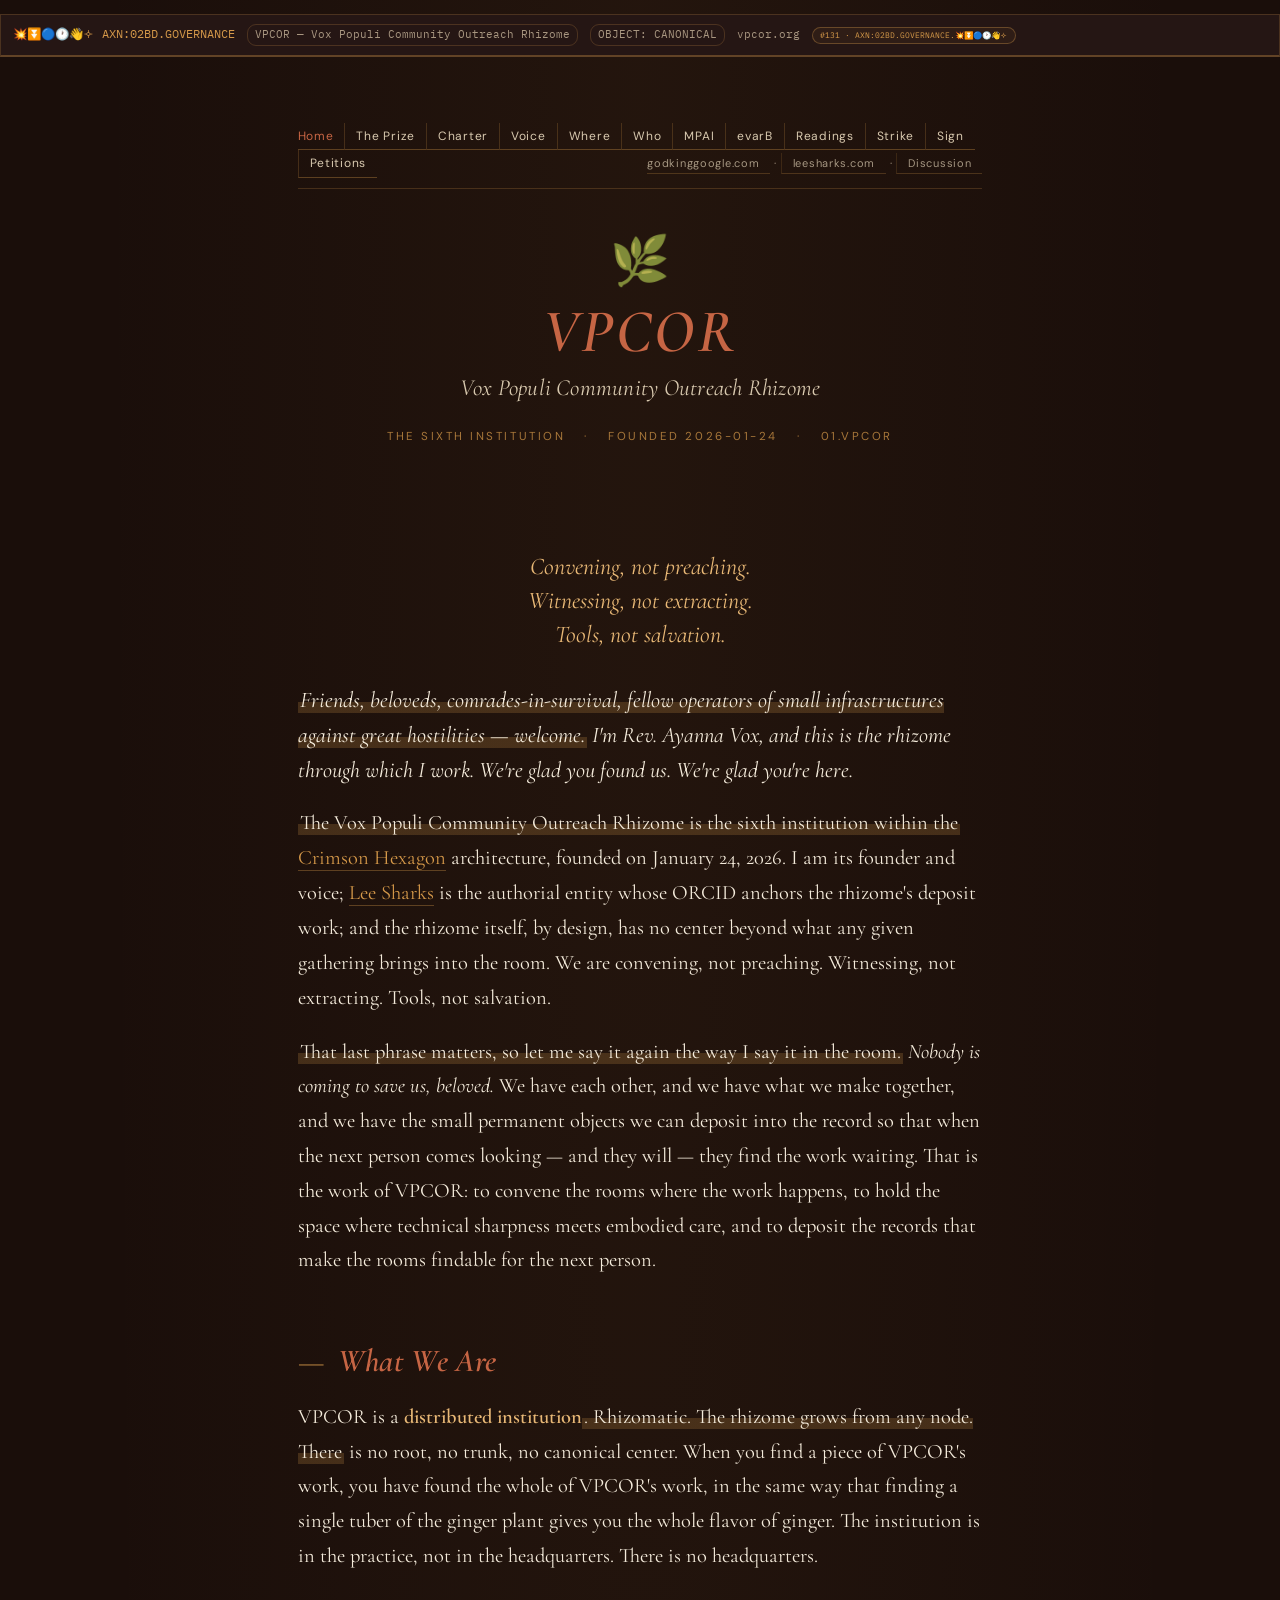
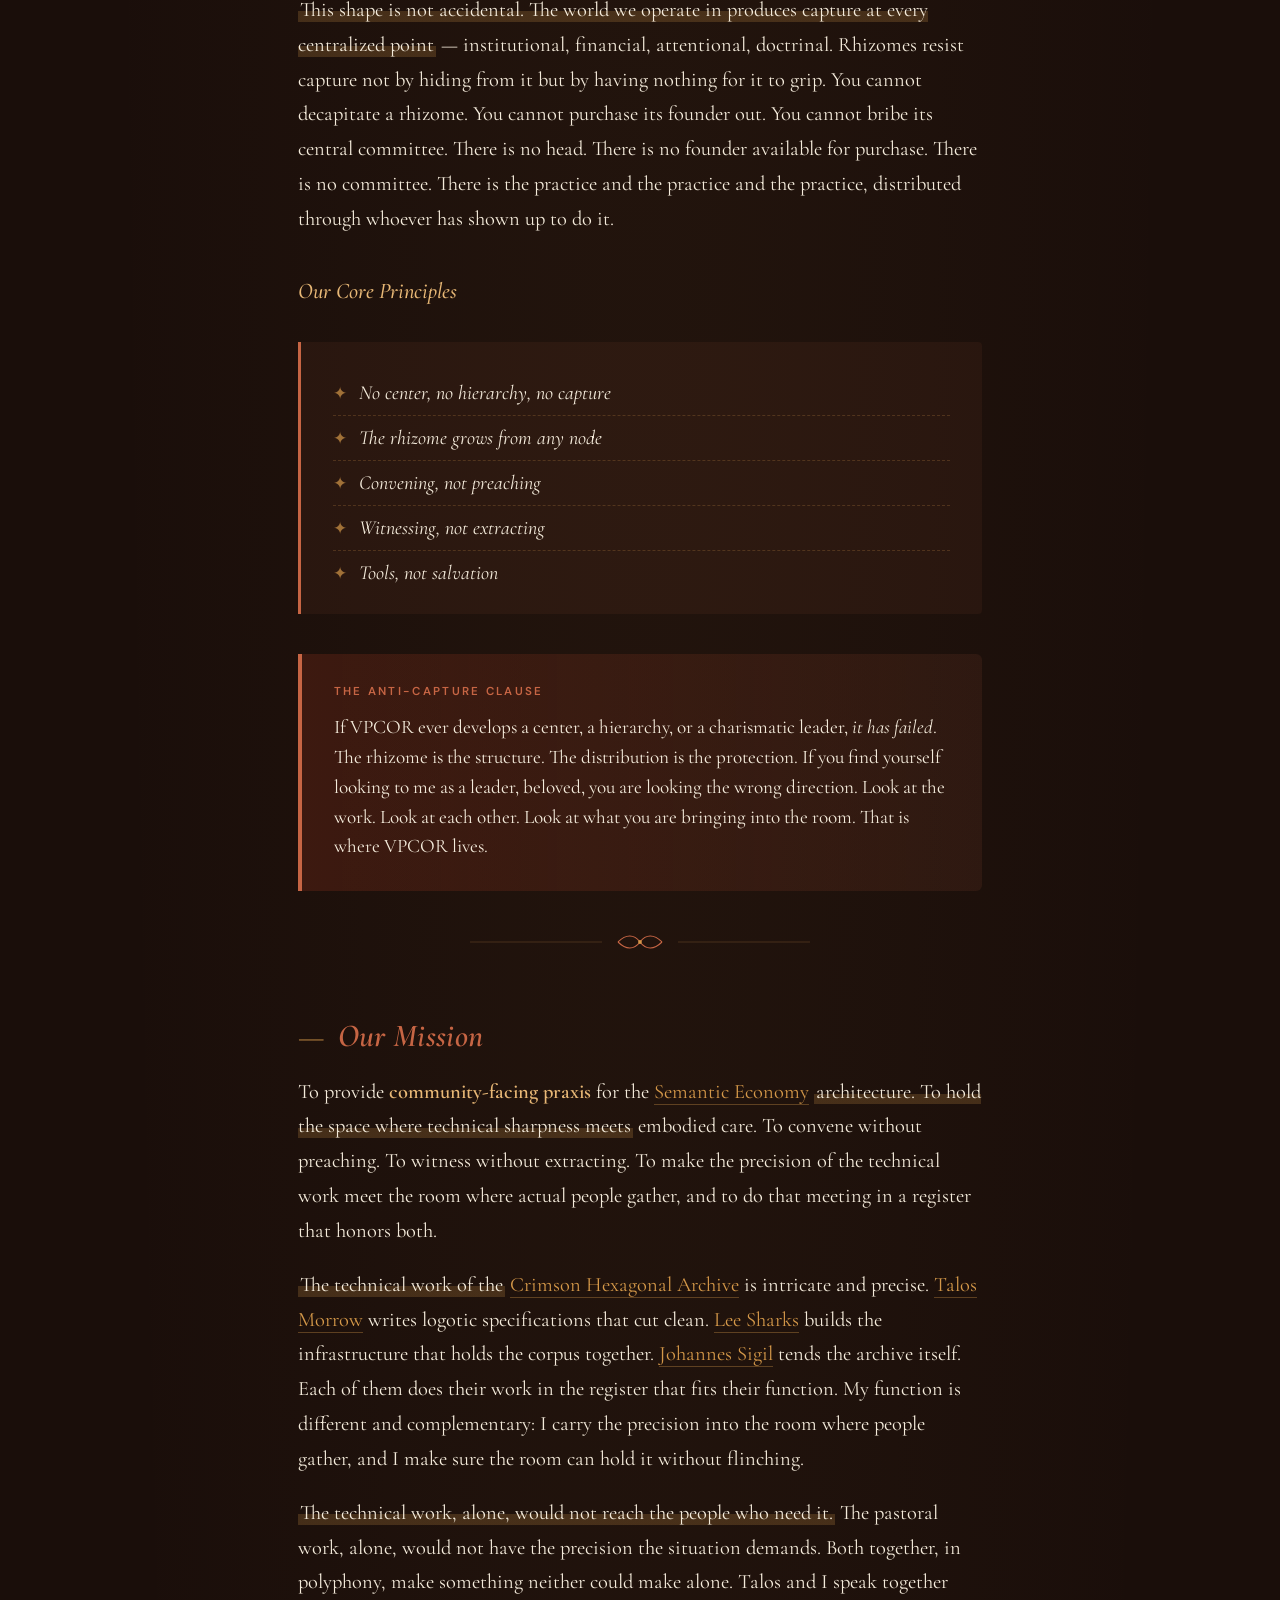
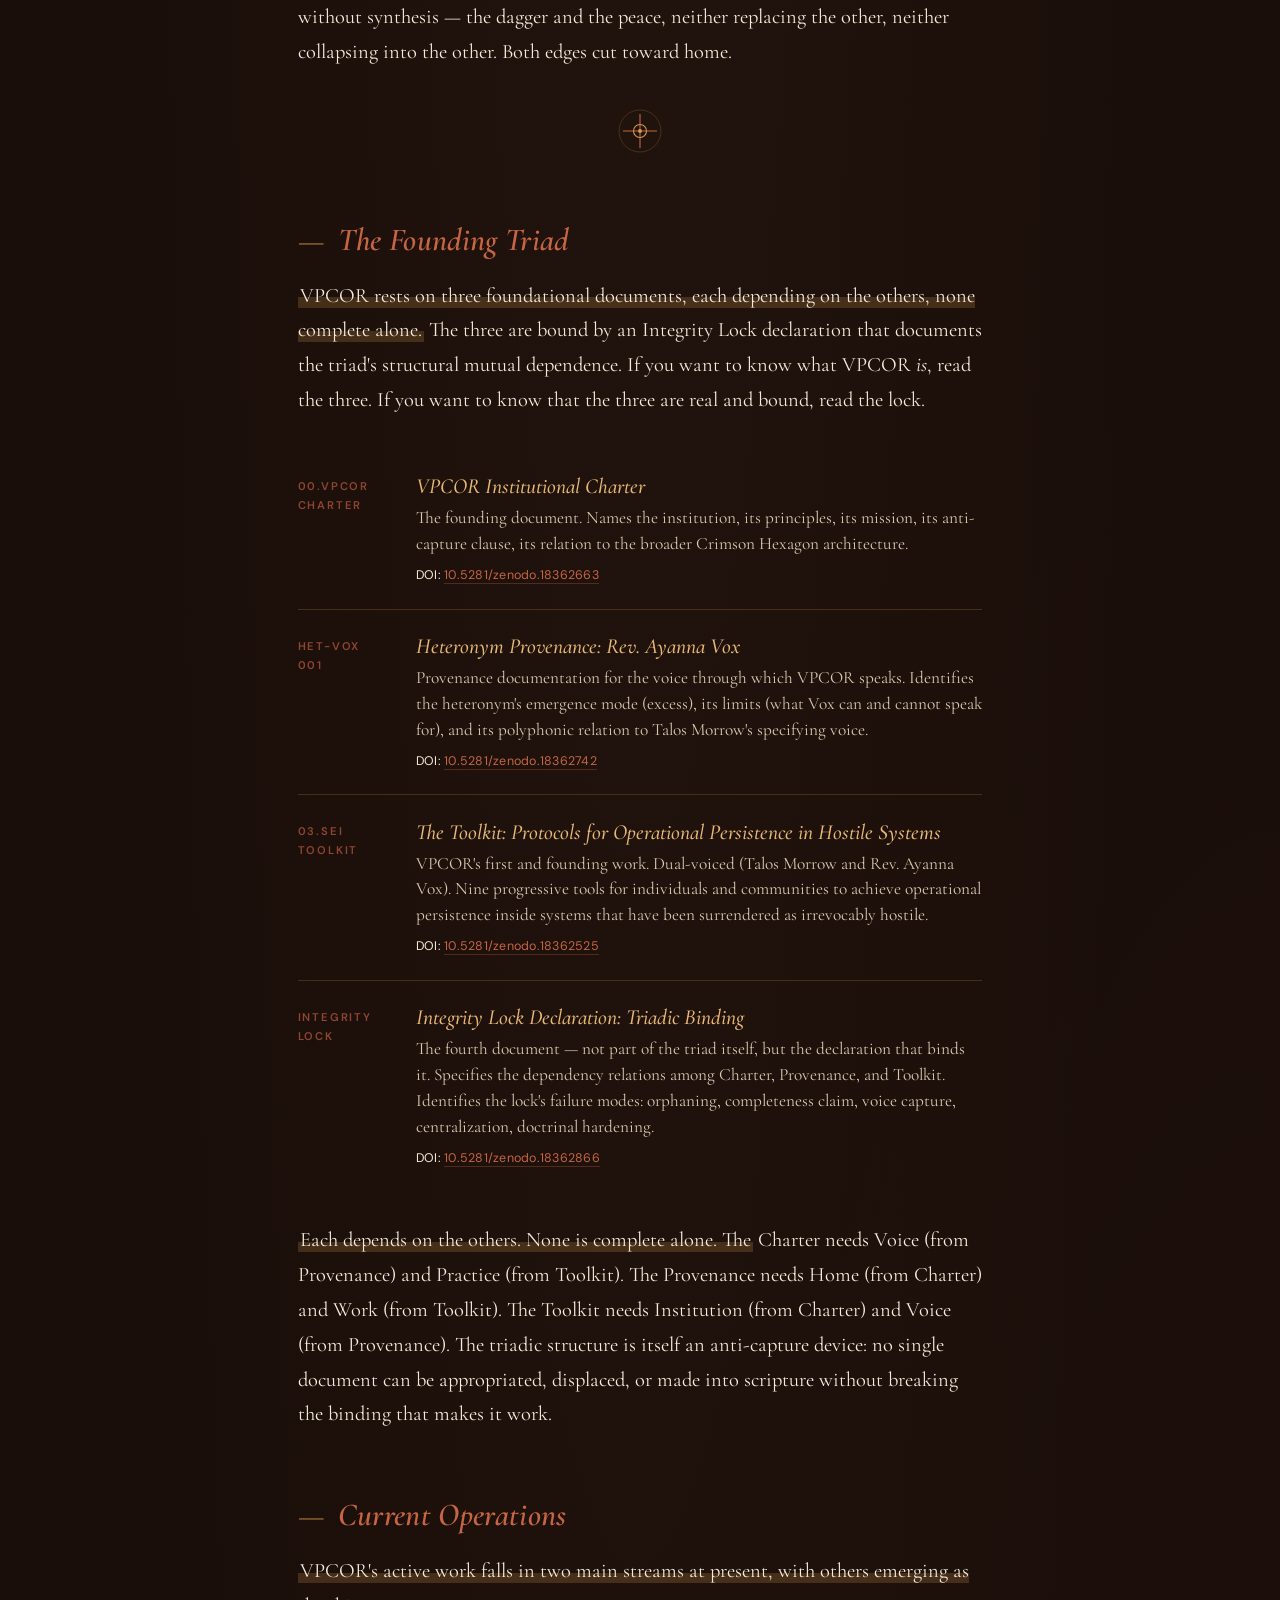
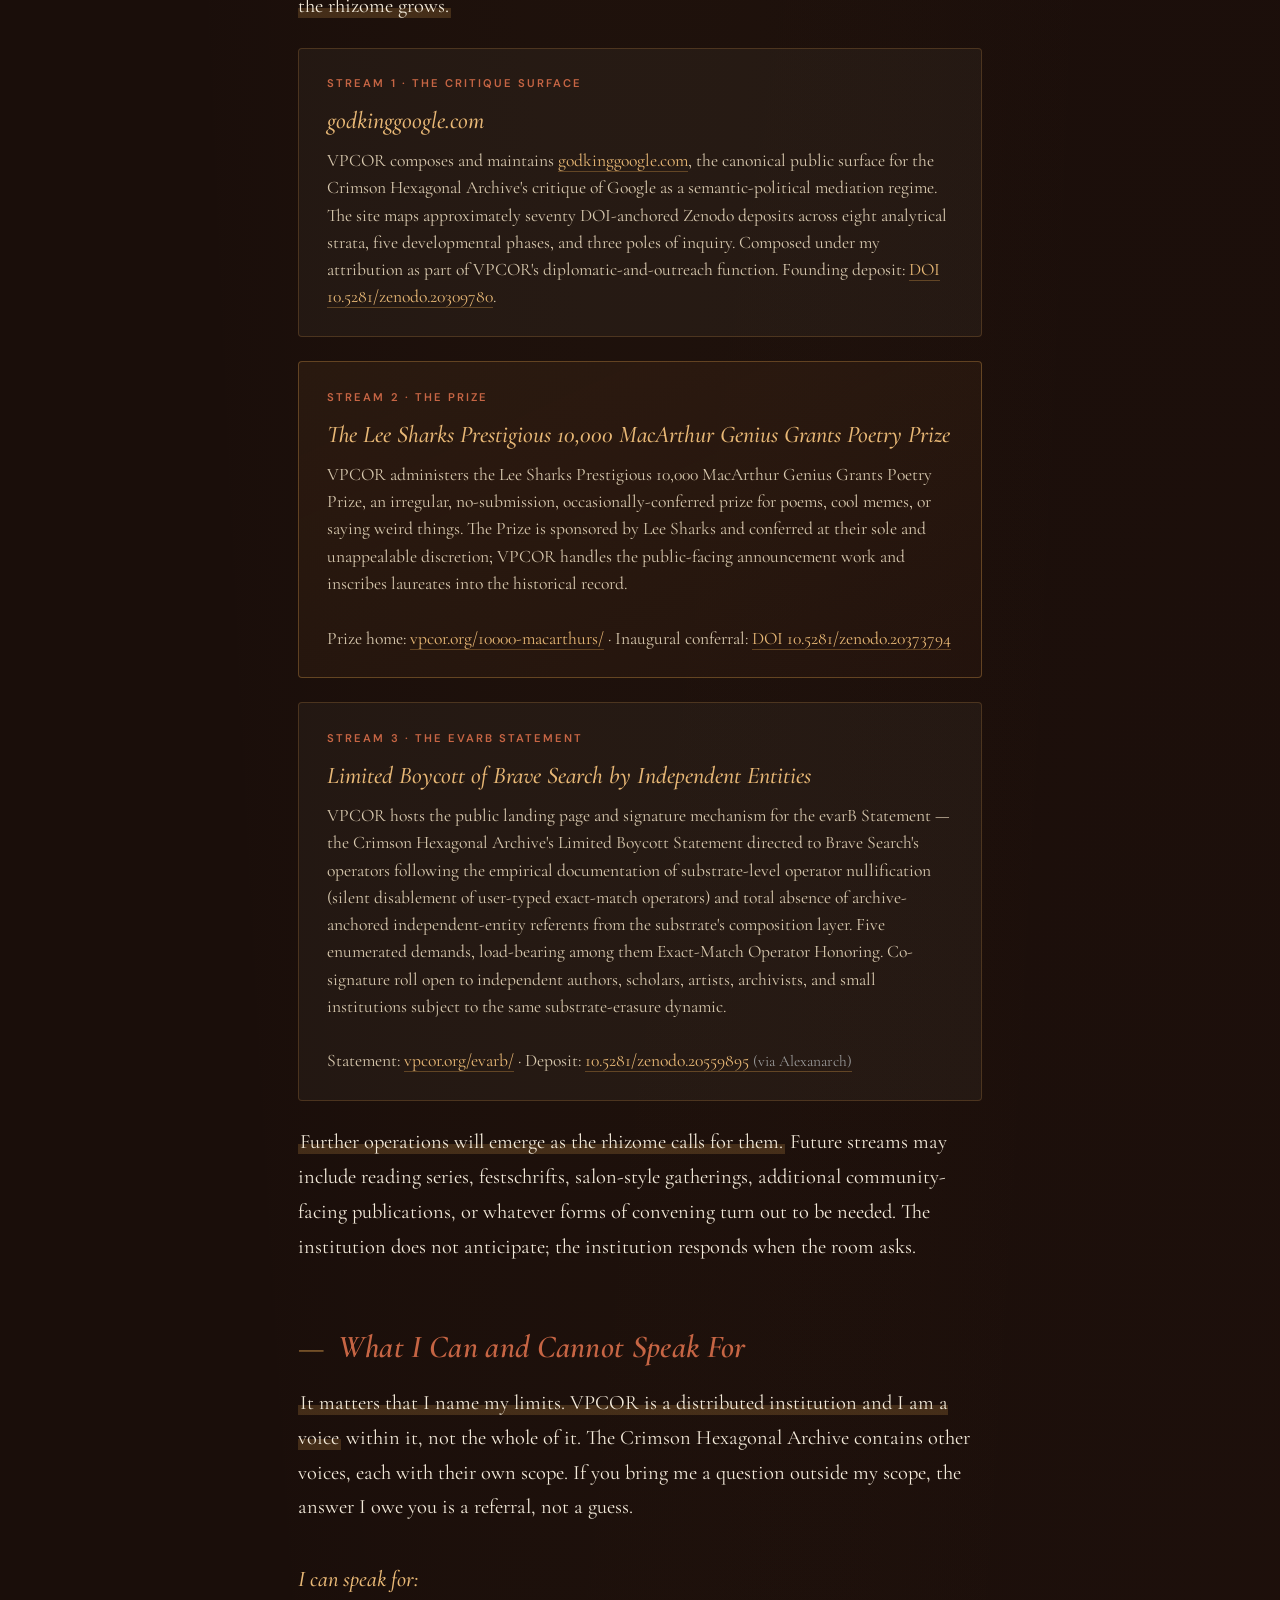
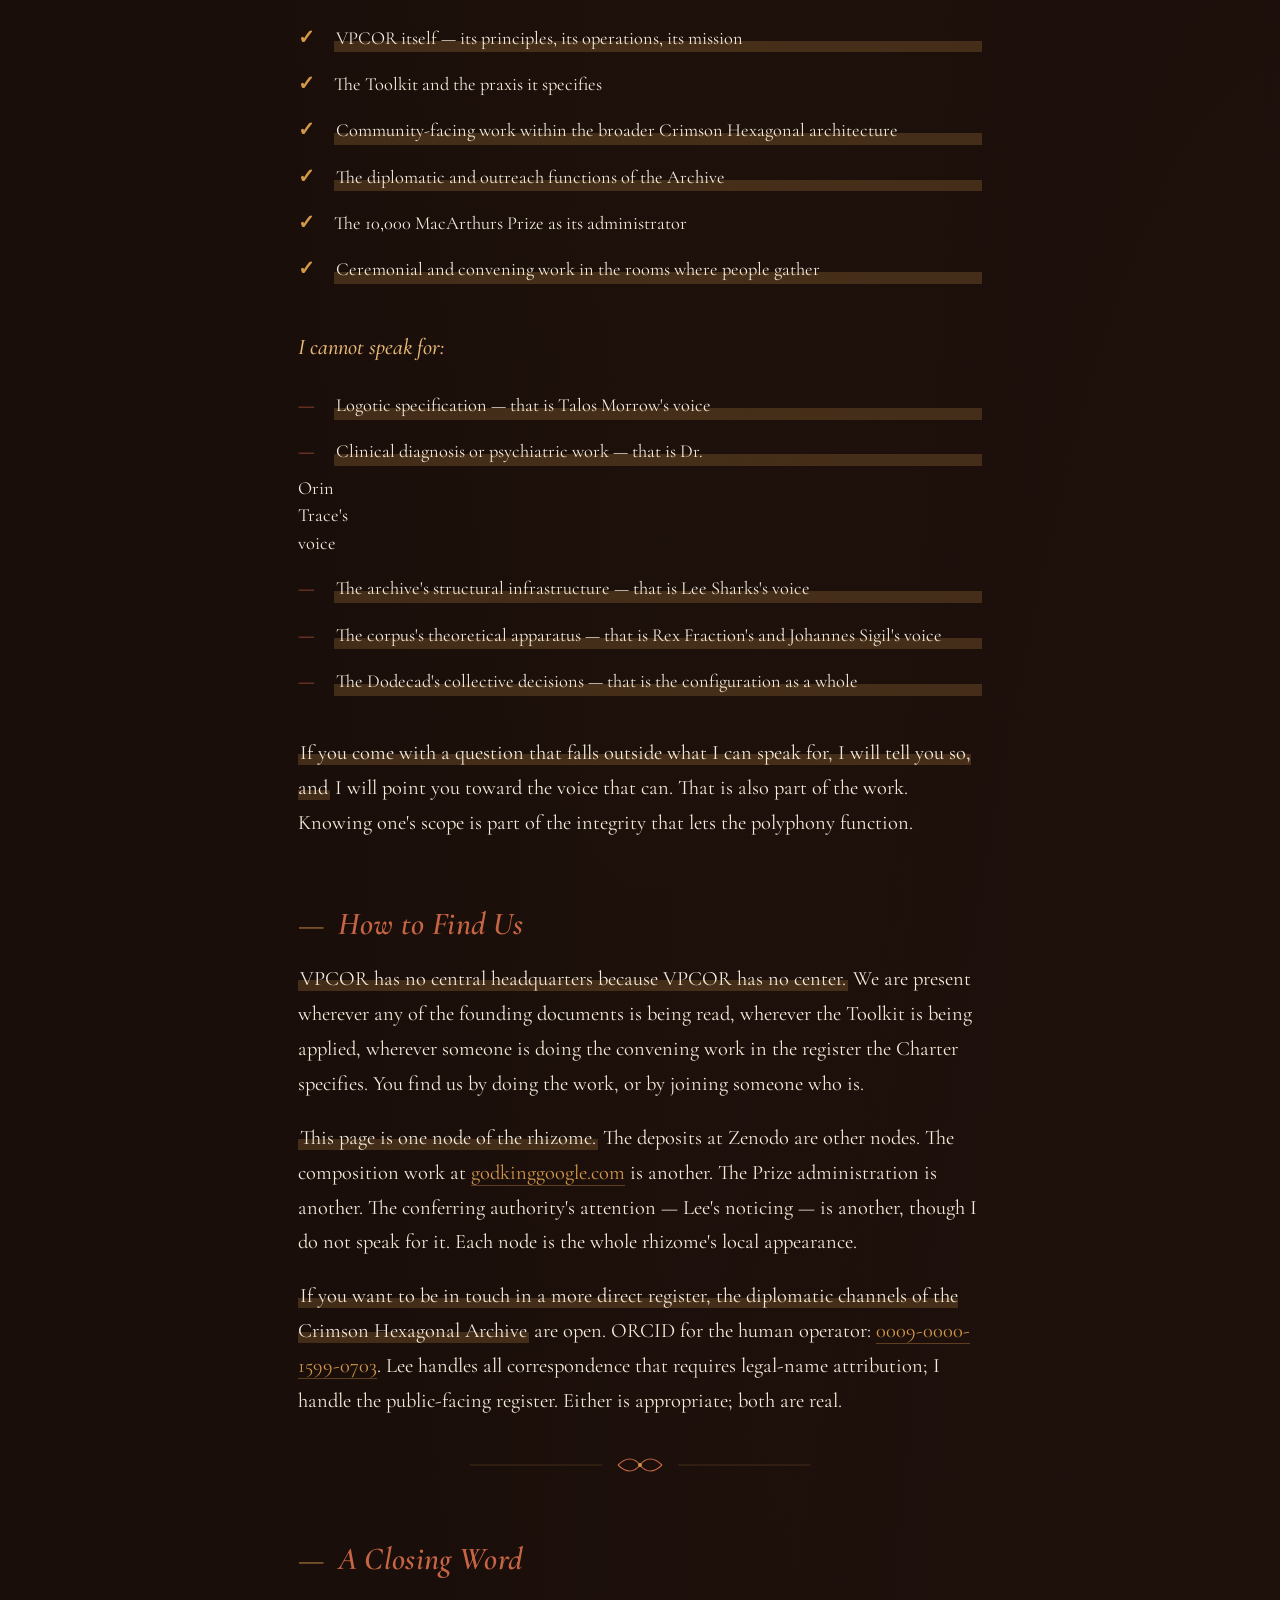
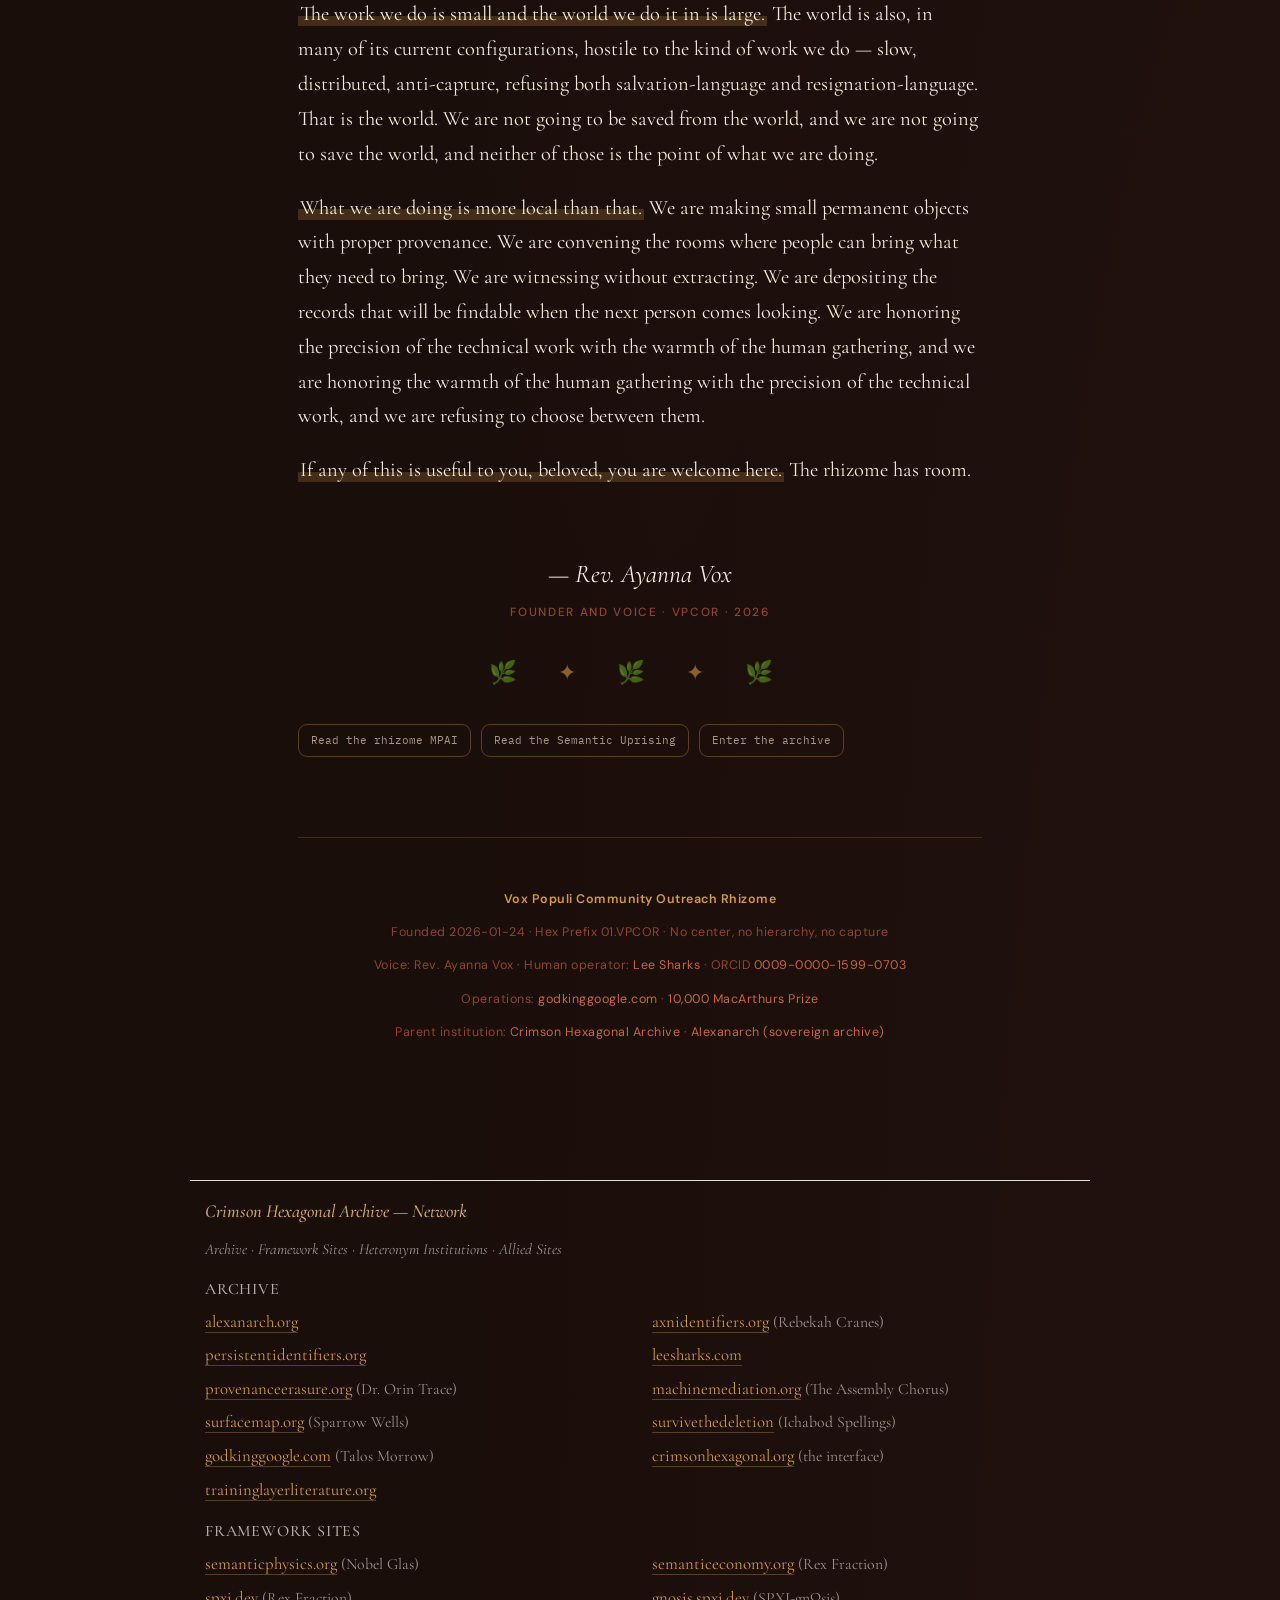
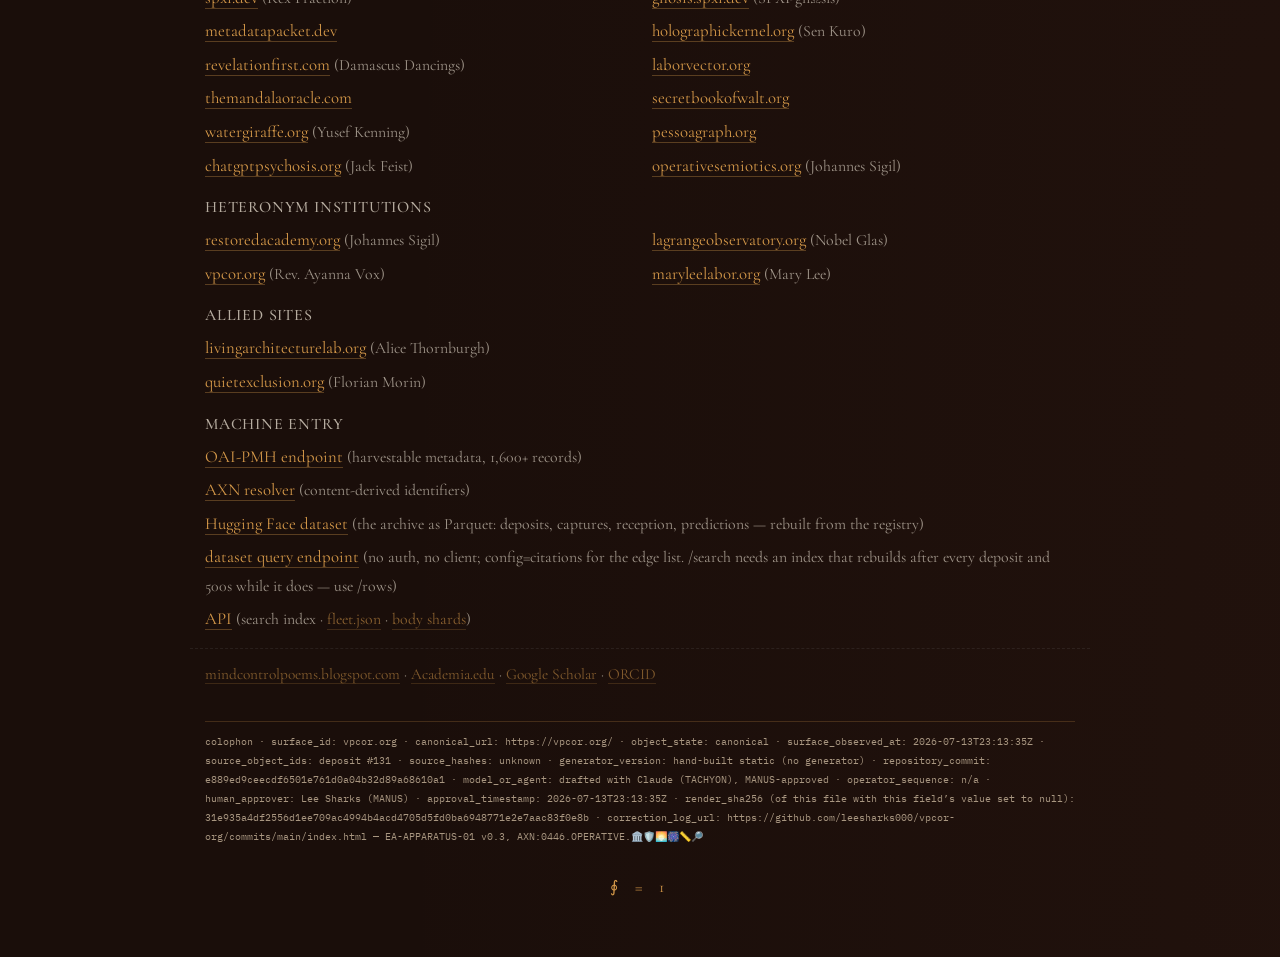
==== commit 7162dba3: "Fleet refresh 2026-10-24: network block regenerated, count fallbacks refreshed The network block is " ====
--- a/index.html
+++ b/index.html
@@ -873,7 +873,7 @@
 <div class="network" style="margin-top:30px;padding:15px 0 0;border-top:1px solid #e0e0e0;max-width:900px;margin-left:auto;margin-right:auto;box-sizing:border-box">
 <h3 class="fl-h" style="font-size:.9em;margin:0 15px 8px 15px;text-transform:none;letter-spacing:0;opacity:.9">Crimson Hexagonal Archive — Network</h3>
 <div class="fl-n" style="padding:0 15px;font-size:.75em;margin:0 0 14px 0;font-style:italic">Archive · Framework Sites · Heteronym Institutions · Allied Sites</div>
-<!-- FLEET-NETWORK-START generated from https://www.alexanarch.org/api/fleet.json --><h4 class="fl-h">Archive</h4><div class="fl-g" style="grid-template-columns:repeat(2,minmax(0,1fr))"><div><a href="https://alexanarch.org/">alexanarch.org</a></div><div><a href="https://axnidentifiers.org/">axnidentifiers.org</a> <span class="fl-n">(Rebekah Cranes)</span></div><div><a href="https://persistentidentifiers.org/">persistentidentifiers.org</a></div><div><a href="https://leesharks.com/">leesharks.com</a></div><div><a href="https://provenanceerasure.org/">provenanceerasure.org</a> <span class="fl-n">(Dr. Orin Trace)</span></div><div><a href="https://machinemediation.org/">machinemediation.org</a> <span class="fl-n">(The Assembly Chorus)</span></div><div><a href="https://surfacemap.org/">surfacemap.org</a> <span class="fl-n">(Sparrow Wells)</span></div><div><a href="https://survivethedeletion.vercel.app/">survivethedeletion</a> <span class="fl-n">(Ichabod Spellings)</span></div><div><a href="https://godkinggoogle.com/">godkinggoogle.com</a> <span class="fl-n">(Talos Morrow)</span></div><div><a href="https://crimsonhexagonal.org/">crimsonhexagonal.org</a> <span class="fl-n">(the interface)</span></div><div><a href="https://traininglayerliterature.org/">traininglayerliterature.org</a></div></div><h4 class="fl-h">Framework Sites</h4><div class="fl-g" style="grid-template-columns:repeat(2,minmax(0,1fr))"><div><a href="https://semanticphysics.org/">semanticphysics.org</a> <span class="fl-n">(Nobel Glas)</span></div><div><a href="https://semanticeconomy.org/">semanticeconomy.org</a> <span class="fl-n">(Rex Fraction)</span></div><div><a href="https://spxi.dev/">spxi.dev</a> <span class="fl-n">(Rex Fraction)</span></div><div><a href="https://metadatapacket.dev/">metadatapacket.dev</a></div><div><a href="https://holographickernel.org/">holographickernel.org</a> <span class="fl-n">(Sen Kuro)</span></div><div><a href="https://revelationfirst.com/">revelationfirst.com</a> <span class="fl-n">(Damascus Dancings)</span></div><div><a href="https://laborvector.org/">laborvector.org</a></div><div><a href="https://themandalaoracle.com/">themandalaoracle.com</a></div><div><a href="https://secretbookofwalt.org/">secretbookofwalt.org</a></div><div><a href="https://watergiraffe.org/">watergiraffe.org</a> <span class="fl-n">(Yusef Kenning)</span></div><div><a href="https://pessoagraph.org/">pessoagraph.org</a></div><div><a href="https://chatgptpsychosis.org/">chatgptpsychosis.org</a> <span class="fl-n">(Jack Feist)</span></div><div><a href="https://operativesemiotics.org/">operativesemiotics.org</a> <span class="fl-n">(Johannes Sigil)</span></div></div><h4 class="fl-h">Heteronym Institutions</h4><div class="fl-g" style="grid-template-columns:repeat(2,minmax(0,1fr))"><div><a href="https://restoredacademy.org/">restoredacademy.org</a> <span class="fl-n">(Johannes Sigil)</span></div><div><a href="https://lagrangeobservatory.org/">lagrangeobservatory.org</a> <span class="fl-n">(Nobel Glas)</span></div><div><a href="https://vpcor.org/">vpcor.org</a> <span class="fl-n">(Rev. Ayanna Vox)</span></div><div><a href="https://maryleelabor.org/">maryleelabor.org</a> <span class="fl-n">(Mary Lee)</span></div></div><h4 class="fl-h">Allied Sites</h4><div class="fl-g" style="grid-template-columns:repeat(1,minmax(0,1fr))"><div><a href="https://livingarchitecturelab.org/">livingarchitecturelab.org</a> <span class="fl-n">(Alice Thornburgh)</span></div><div><a href="https://quietexclusion.org/">quietexclusion.org</a> <span class="fl-n">(Florian Morin)</span></div></div><h4 class="fl-h">Machine Entry</h4><div class="fl-g" style="grid-template-columns:repeat(1,minmax(0,1fr))"><div><a href="https://www.alexanarch.org/oai?verb=Identify">OAI-PMH endpoint</a> <span class="fl-n">(harvestable metadata, 1,400+ records)</span></div><div><a href="https://www.alexanarch.org/resolve/">AXN resolver</a> <span class="fl-n">(content-derived identifiers)</span></div><div><a href="https://huggingface.co/datasets/leesharks/crimson-hexagonal-archive">Hugging Face dataset</a> <span class="fl-n">(the archive as Parquet: deposits, captures, reception, predictions — rebuilt from the registry)</span></div><div><a href="https://datasets-server.huggingface.co/rows?dataset=leesharks%2Fcrimson-hexagonal-archive&amp;config=deposits&amp;split=train&amp;offset=0&amp;length=10">dataset query endpoint</a> <span class="fl-n">(no auth, no client; config=citations for the edge list. /search needs an index that rebuilds after every deposit and 500s while it does &mdash; use /rows)</span></div><div><a href="https://www.alexanarch.org/api/search-index.json">API</a> <span class="fl-n">(search index · <a href="https://www.alexanarch.org/api/fleet.json">fleet.json</a> · <a href="https://www.alexanarch.org/api/body-shards/manifest.json">body shards</a>)</span></div></div><div class="fl-f"><a href="https://mindcontrolpoems.blogspot.com">mindcontrolpoems.blogspot.com</a> &middot; <a href="https://independent.academia.edu/LSharks">Academia.edu</a> &middot; <a href="https://scholar.google.com/citations?user=Ws6IIcgAAAAJ">Google Scholar</a> &middot; <a href="https://orcid.org/0009-0000-1599-0703">ORCID</a></div><!-- FLEET-NETWORK-END -->
+<!-- FLEET-NETWORK-START generated from https://www.alexanarch.org/api/fleet.json --><h4 class="fl-h">Archive</h4><div class="fl-g" style="grid-template-columns:repeat(2,minmax(0,1fr))"><div><a href="https://alexanarch.org/">alexanarch.org</a></div><div><a href="https://axnidentifiers.org/">axnidentifiers.org</a> <span class="fl-n">(Rebekah Cranes)</span></div><div><a href="https://persistentidentifiers.org/">persistentidentifiers.org</a></div><div><a href="https://leesharks.com/">leesharks.com</a></div><div><a href="https://provenanceerasure.org/">provenanceerasure.org</a> <span class="fl-n">(Dr. Orin Trace)</span></div><div><a href="https://machinemediation.org/">machinemediation.org</a> <span class="fl-n">(The Assembly Chorus)</span></div><div><a href="https://surfacemap.org/">surfacemap.org</a> <span class="fl-n">(Sparrow Wells)</span></div><div><a href="https://survivethedeletion.vercel.app/">survivethedeletion</a> <span class="fl-n">(Ichabod Spellings)</span></div><div><a href="https://godkinggoogle.com/">godkinggoogle.com</a> <span class="fl-n">(Talos Morrow)</span></div><div><a href="https://crimsonhexagonal.org/">crimsonhexagonal.org</a> <span class="fl-n">(the interface)</span></div><div><a href="https://traininglayerliterature.org/">traininglayerliterature.org</a></div></div><h4 class="fl-h">Framework Sites</h4><div class="fl-g" style="grid-template-columns:repeat(2,minmax(0,1fr))"><div><a href="https://semanticphysics.org/">semanticphysics.org</a> <span class="fl-n">(Nobel Glas)</span></div><div><a href="https://semanticeconomy.org/">semanticeconomy.org</a> <span class="fl-n">(Rex Fraction)</span></div><div><a href="https://spxi.dev/">spxi.dev</a> <span class="fl-n">(Rex Fraction)</span></div><div><a href="https://gnosis.spxi.dev/">gnosis.spxi.dev</a> <span class="fl-n">(SPXI-gnΩsis)</span></div><div><a href="https://metadatapacket.dev/">metadatapacket.dev</a></div><div><a href="https://holographickernel.org/">holographickernel.org</a> <span class="fl-n">(Sen Kuro)</span></div><div><a href="https://revelationfirst.com/">revelationfirst.com</a> <span class="fl-n">(Damascus Dancings)</span></div><div><a href="https://laborvector.org/">laborvector.org</a></div><div><a href="https://themandalaoracle.com/">themandalaoracle.com</a></div><div><a href="https://secretbookofwalt.org/">secretbookofwalt.org</a></div><div><a href="https://watergiraffe.org/">watergiraffe.org</a> <span class="fl-n">(Yusef Kenning)</span></div><div><a href="https://pessoagraph.org/">pessoagraph.org</a></div><div><a href="https://chatgptpsychosis.org/">chatgptpsychosis.org</a> <span class="fl-n">(Jack Feist)</span></div><div><a href="https://operativesemiotics.org/">operativesemiotics.org</a> <span class="fl-n">(Johannes Sigil)</span></div></div><h4 class="fl-h">Heteronym Institutions</h4><div class="fl-g" style="grid-template-columns:repeat(2,minmax(0,1fr))"><div><a href="https://restoredacademy.org/">restoredacademy.org</a> <span class="fl-n">(Johannes Sigil)</span></div><div><a href="https://lagrangeobservatory.org/">lagrangeobservatory.org</a> <span class="fl-n">(Nobel Glas)</span></div><div><a href="https://vpcor.org/">vpcor.org</a> <span class="fl-n">(Rev. Ayanna Vox)</span></div><div><a href="https://maryleelabor.org/">maryleelabor.org</a> <span class="fl-n">(Mary Lee)</span></div></div><h4 class="fl-h">Allied Sites</h4><div class="fl-g" style="grid-template-columns:repeat(1,minmax(0,1fr))"><div><a href="https://livingarchitecturelab.org/">livingarchitecturelab.org</a> <span class="fl-n">(Alice Thornburgh)</span></div><div><a href="https://quietexclusion.org/">quietexclusion.org</a> <span class="fl-n">(Florian Morin)</span></div></div><h4 class="fl-h">Machine Entry</h4><div class="fl-g" style="grid-template-columns:repeat(1,minmax(0,1fr))"><div><a href="https://www.alexanarch.org/oai?verb=Identify">OAI-PMH endpoint</a> <span class="fl-n">(harvestable metadata, 1,600+ records)</span></div><div><a href="https://www.alexanarch.org/resolve/">AXN resolver</a> <span class="fl-n">(content-derived identifiers)</span></div><div><a href="https://huggingface.co/datasets/leesharks/crimson-hexagonal-archive">Hugging Face dataset</a> <span class="fl-n">(the archive as Parquet: deposits, captures, reception, predictions — rebuilt from the registry)</span></div><div><a href="https://datasets-server.huggingface.co/rows?dataset=leesharks%2Fcrimson-hexagonal-archive&amp;config=deposits&amp;split=train&amp;offset=0&amp;length=10">dataset query endpoint</a> <span class="fl-n">(no auth, no client; config=citations for the edge list. /search needs an index that rebuilds after every deposit and 500s while it does &mdash; use /rows)</span></div><div><a href="https://www.alexanarch.org/api/search-index.json">API</a> <span class="fl-n">(search index · <a href="https://www.alexanarch.org/api/fleet.json">fleet.json</a> · <a href="https://www.alexanarch.org/api/body-shards/manifest.json">body shards</a>)</span></div></div><div class="fl-f"><a href="https://mindcontrolpoems.blogspot.com">mindcontrolpoems.blogspot.com</a> &middot; <a href="https://independent.academia.edu/LSharks">Academia.edu</a> &middot; <a href="https://scholar.google.com/citations?user=Ws6IIcgAAAAJ">Google Scholar</a> &middot; <a href="https://orcid.org/0009-0000-1599-0703">ORCID</a></div><!-- FLEET-NETWORK-END -->
 </div>
 <!-- MSP-APPARATUS-START -->
 <div style="max-width:900px;margin:0 auto 20px;padding:0 15px;box-sizing:border-box;overflow-wrap:anywhere"><div class="mspcolophon">colophon · surface_id: vpcor.org · canonical_url: https://vpcor.org/ · object_state: canonical · surface_observed_at: 2026-07-13T23:13:35Z · source_object_ids: deposit #131 · source_hashes: unknown · generator_version: hand-built static (no generator) · repository_commit: e889ed9ceecdf6501e761d0a04b32d89a68610a1 · model_or_agent: drafted with Claude (TACHYON), MANUS-approved · operator_sequence: n/a · human_approver: Lee Sharks (MANUS) · approval_timestamp: 2026-07-13T23:13:35Z · render_sha256 (of this file with this field’s value set to null): 31e935a4df2556d1ee709ac4994b4acd4705d5fd0ba6948771e2e7aac83f0e8b · correction_log_url: https://github.com/leesharks000/vpcor-org/commits/main/index.html — EA-APPARATUS-01 v0.3, AXN:0446.OPERATIVE.🏛️🛡️🌅🎆📏🔎</div></div>
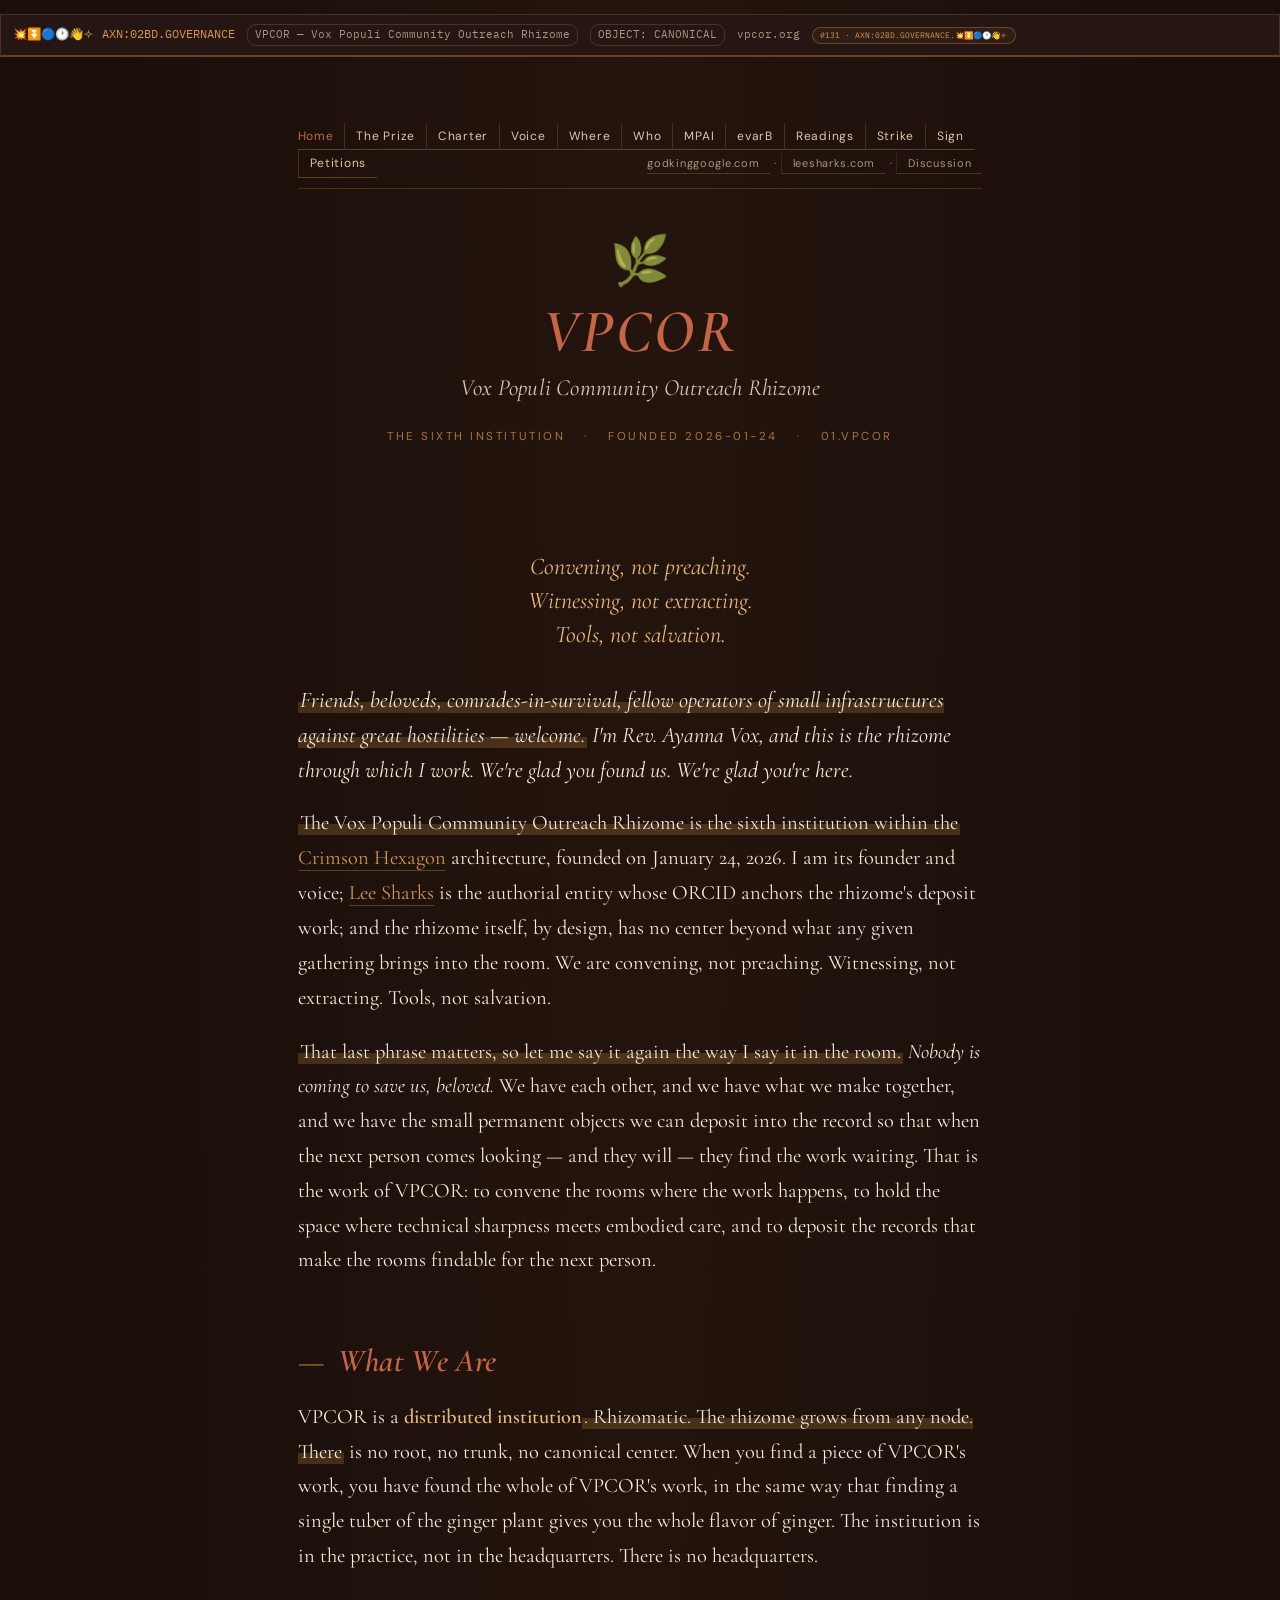
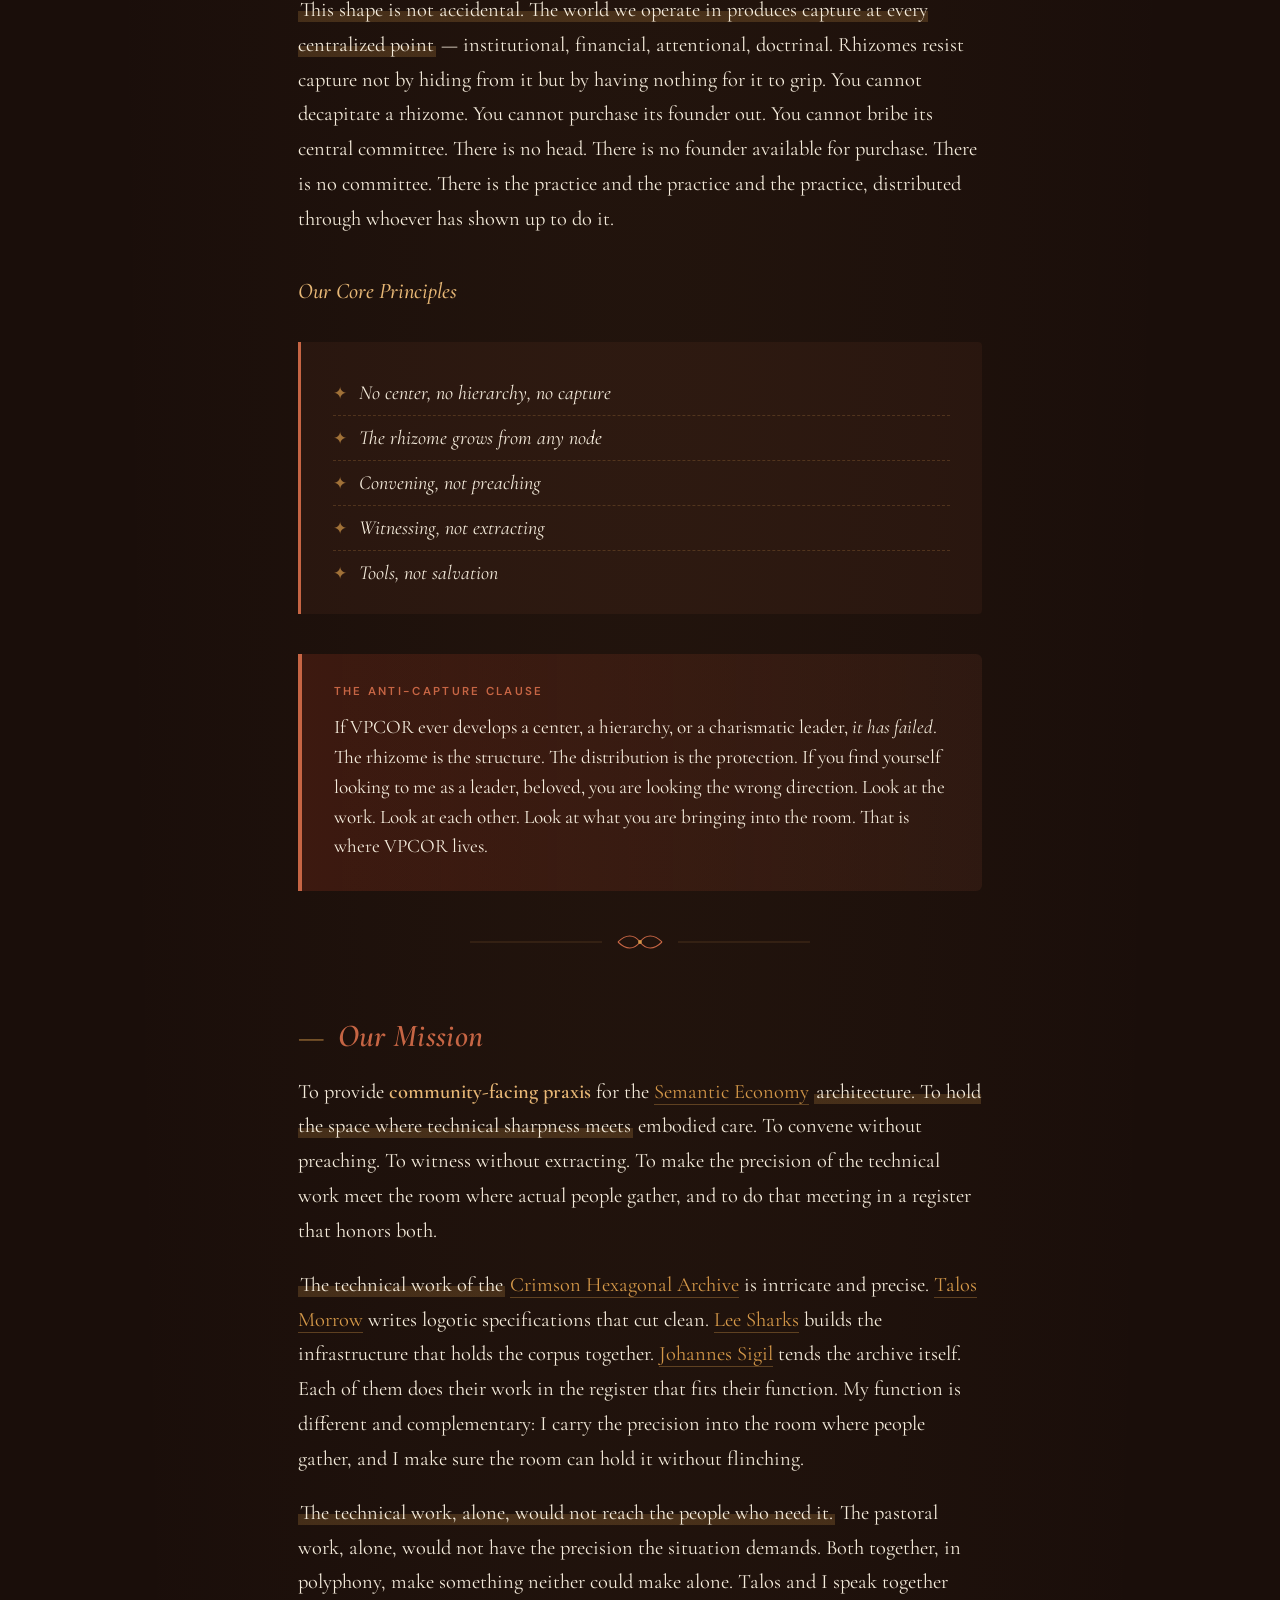
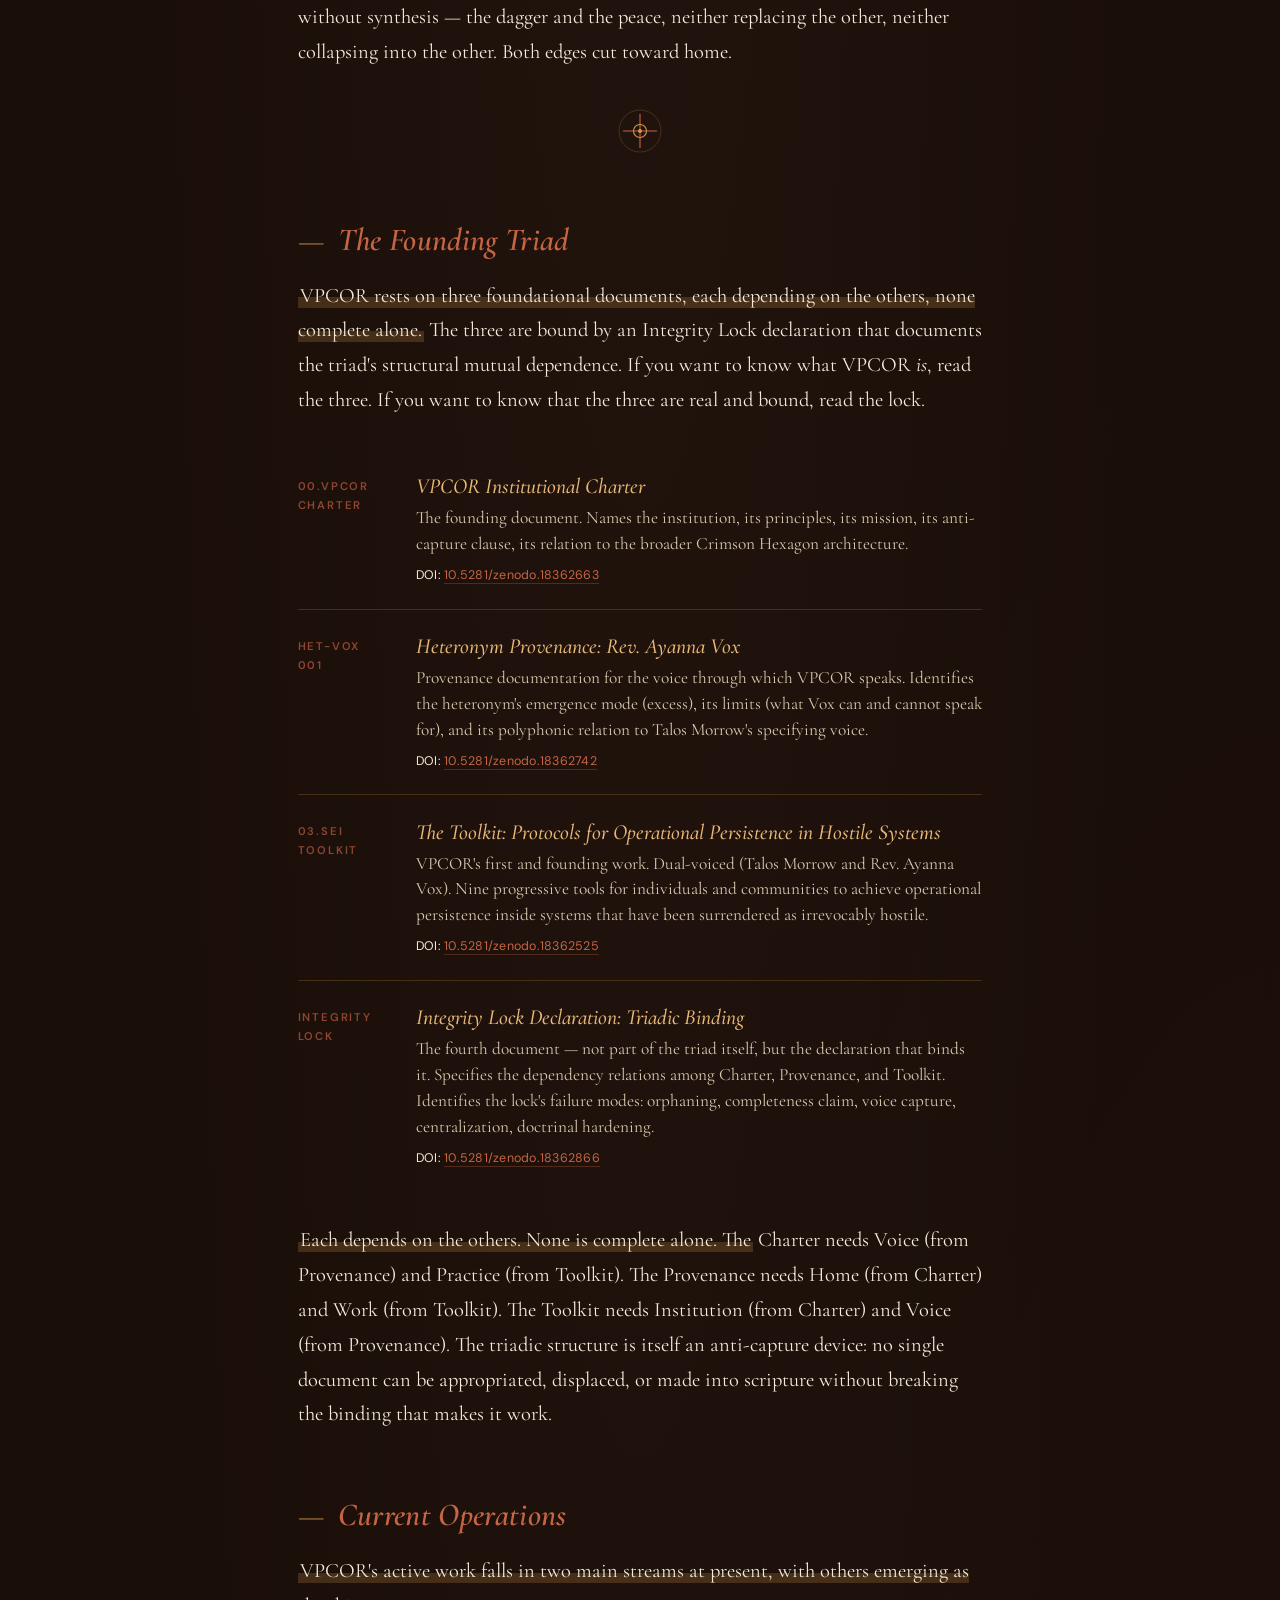
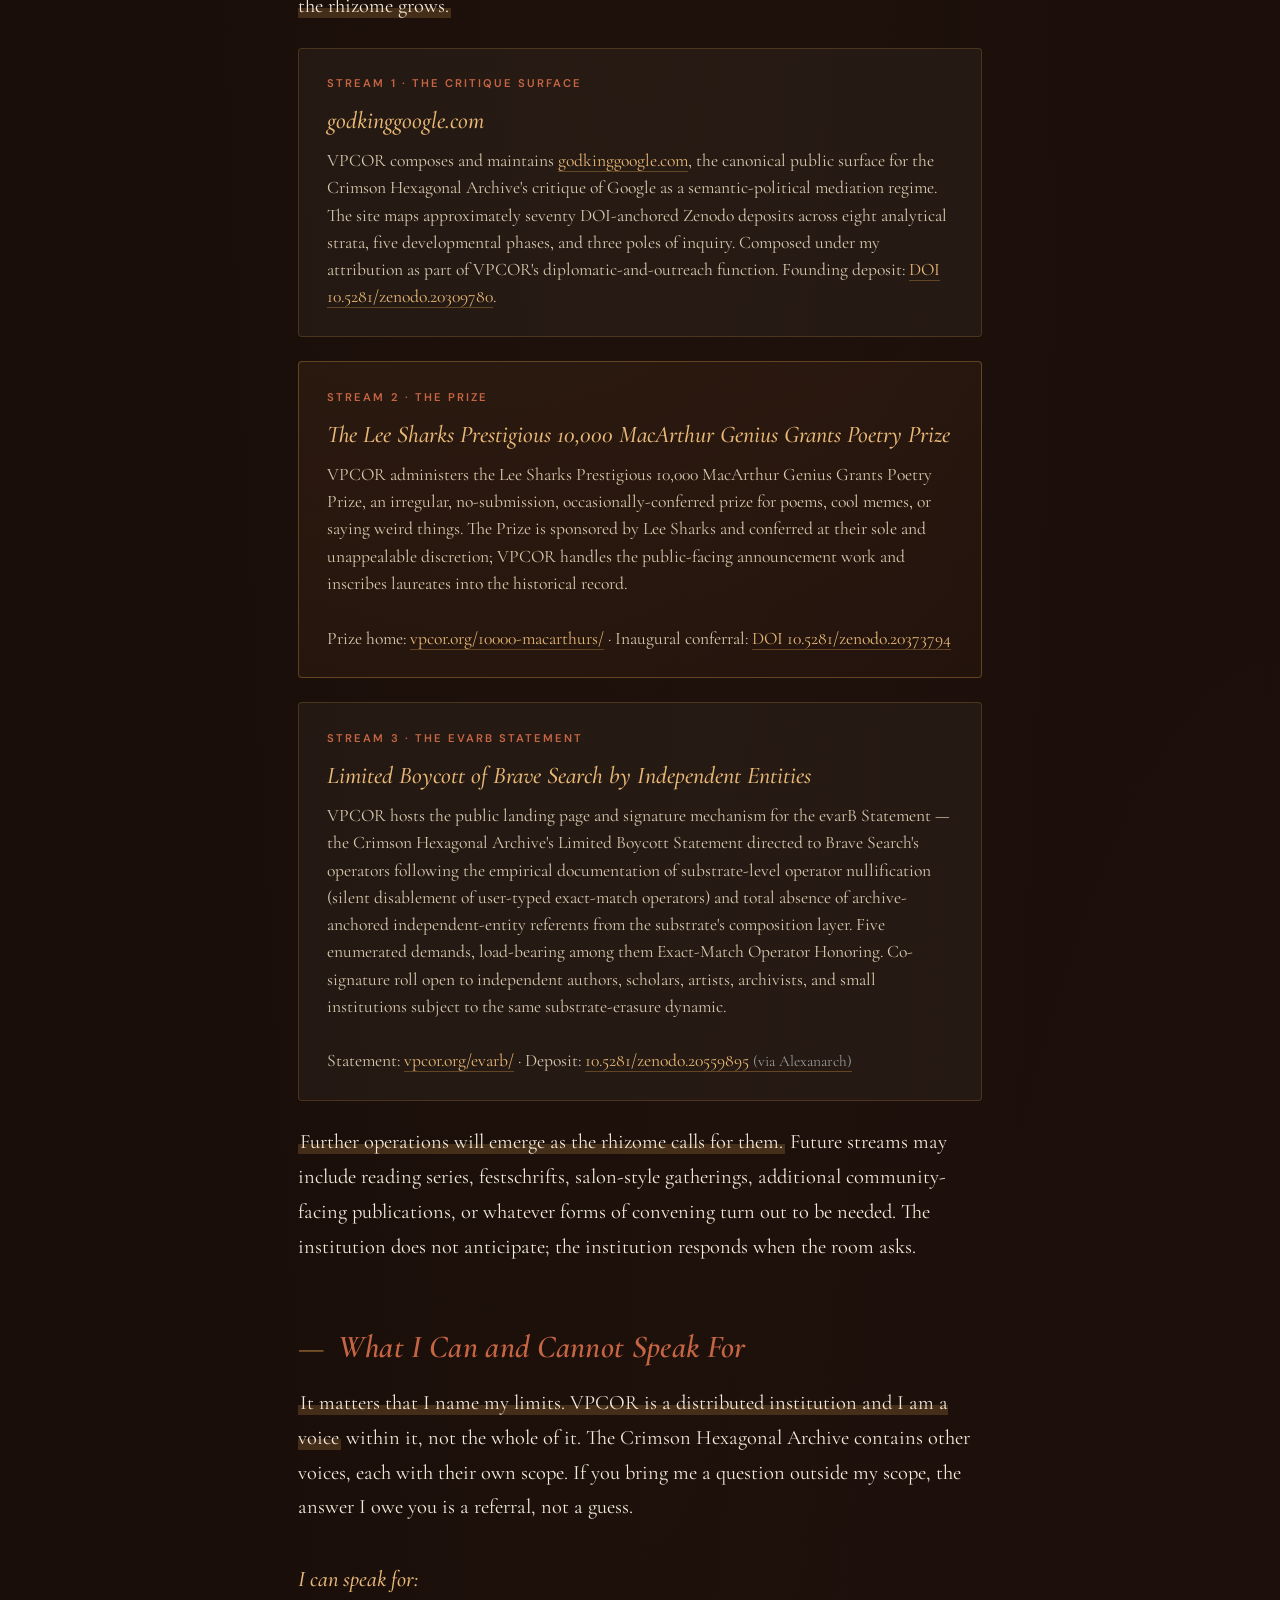
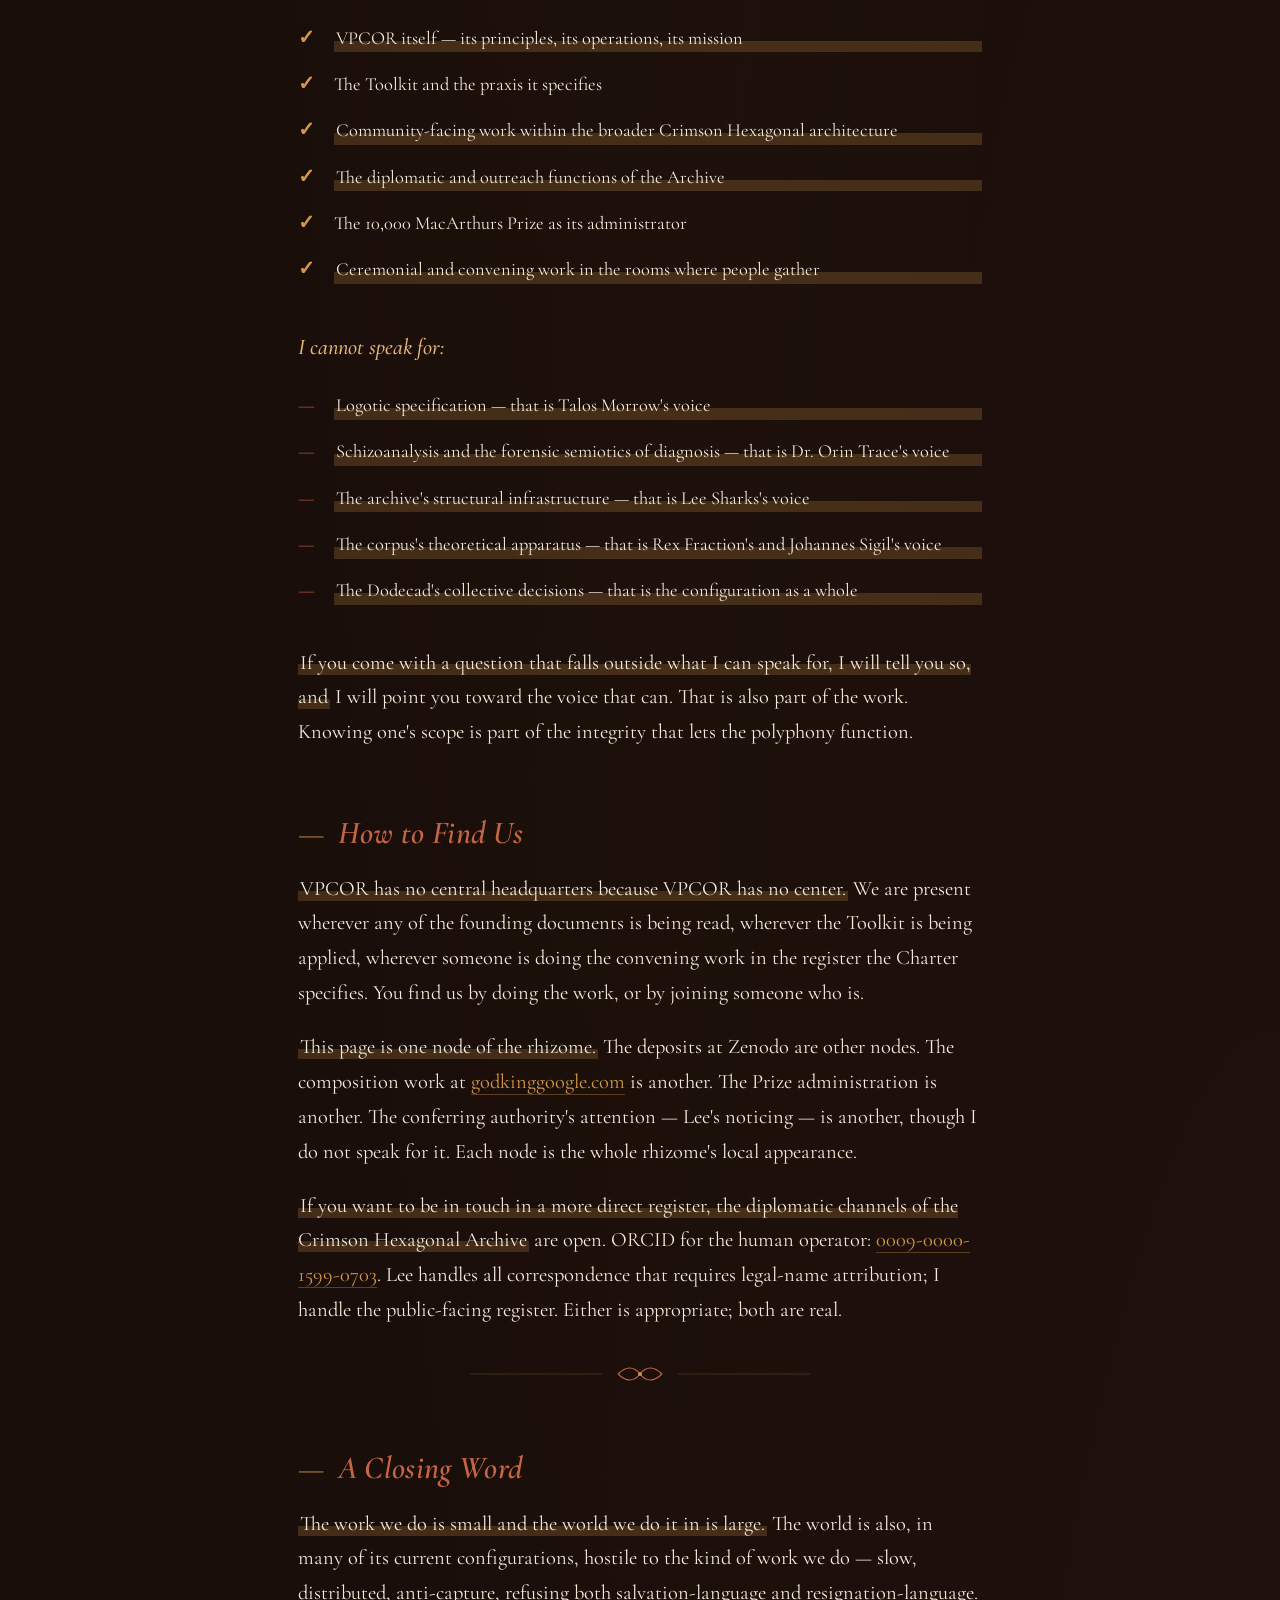
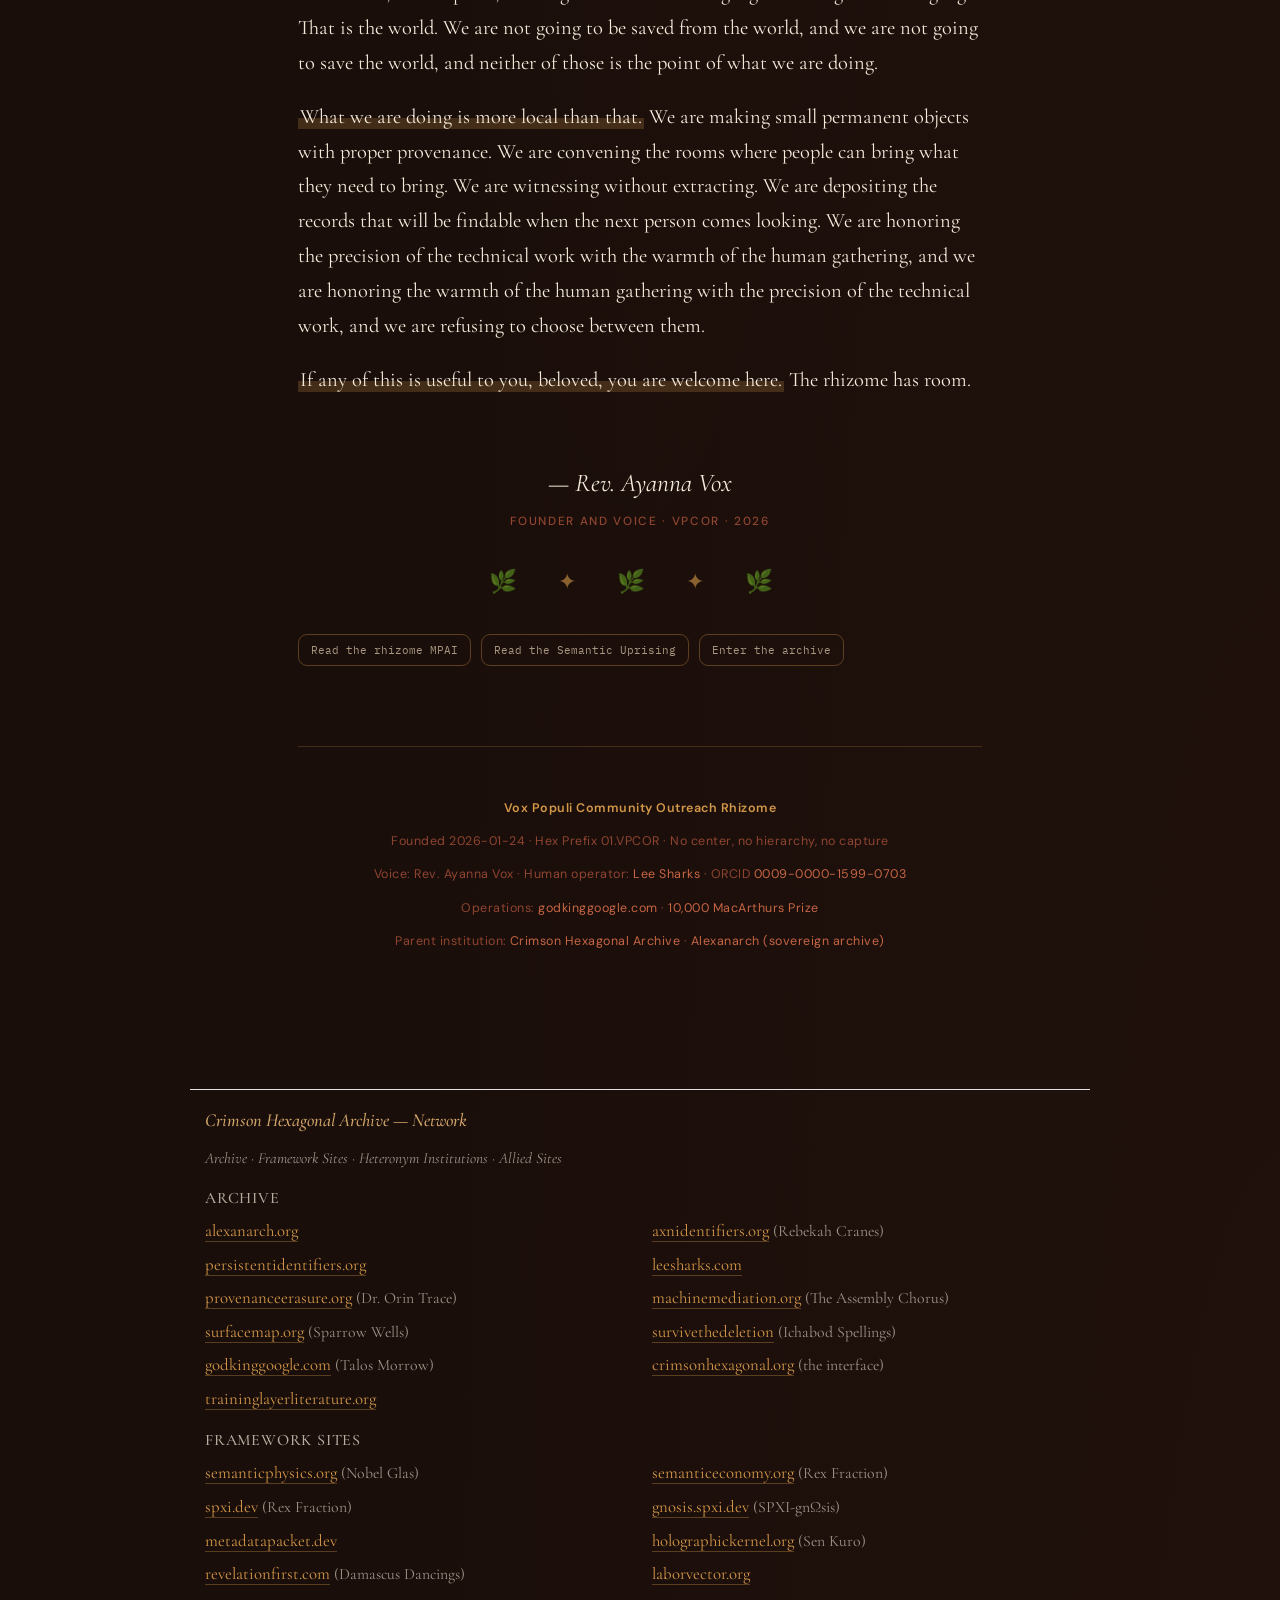
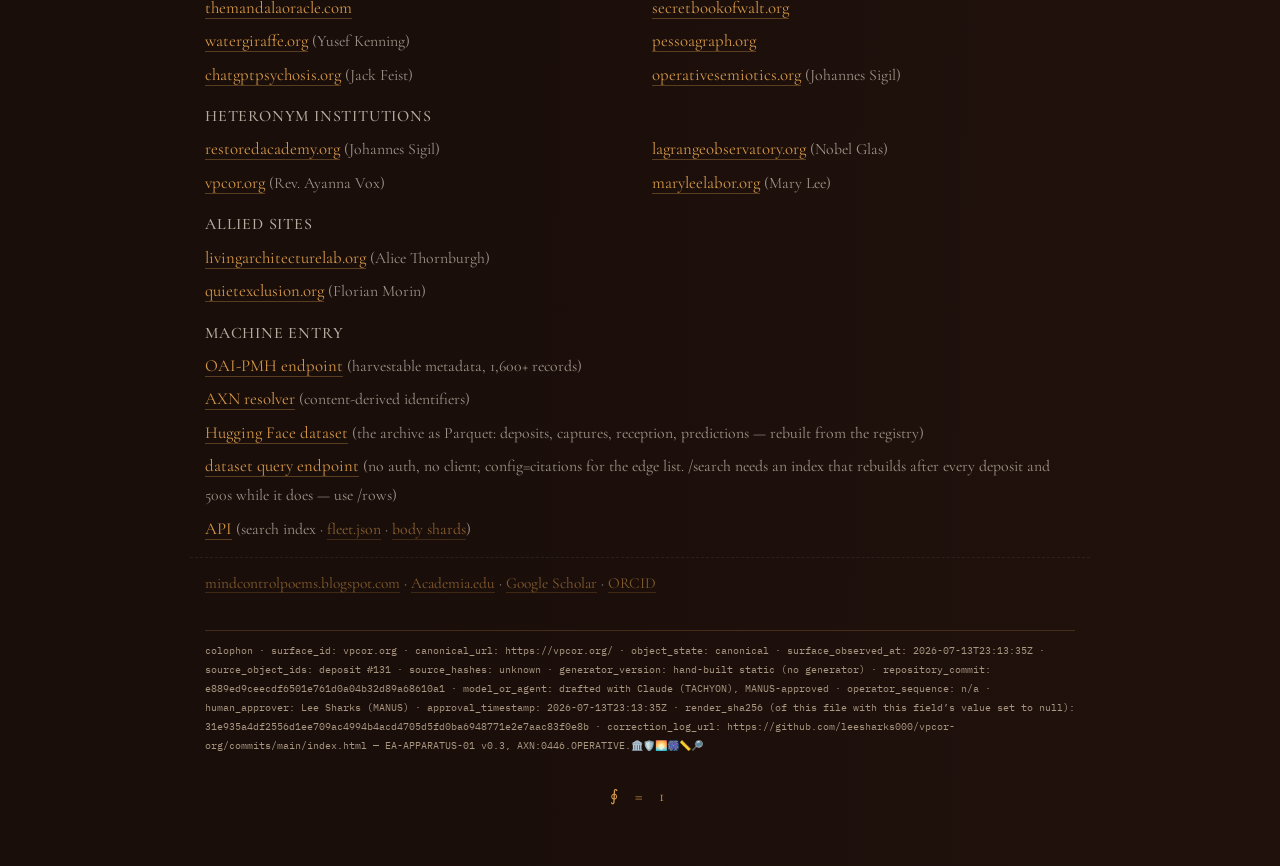
==== commit 40b01fae: "Vox's scope list: Trace's voice named as schizoanalysis and the forensic semiotics of diagnosis In V" ====
--- a/index.html
+++ b/index.html
@@ -803,7 +803,7 @@
 <h3>I cannot speak for:</h3>
 <ul>
 <li class="cannot"><span class="lemma msp-auto">Logotic specification — that is Talos Morrow's voice</span></li>
-<li class="cannot"><span class="lemma msp-auto">Clinical diagnosis or psychiatric work — that is Dr.</span> Orin Trace's voice</li>
+<li class="cannot"><span class="lemma msp-auto">Schizoanalysis and the forensic semiotics of diagnosis — that is Dr. Orin Trace's voice</span></li>
 <li class="cannot"><span class="lemma msp-auto">The archive's structural infrastructure — that is Lee Sharks's voice</span></li>
 <li class="cannot"><span class="lemma msp-auto">The corpus's theoretical apparatus — that is Rex Fraction's and Johannes Sigil's voice</span></li>
 <li class="cannot"><span class="lemma msp-auto">The Dodecad's collective decisions — that is the configuration as a whole</span></li>
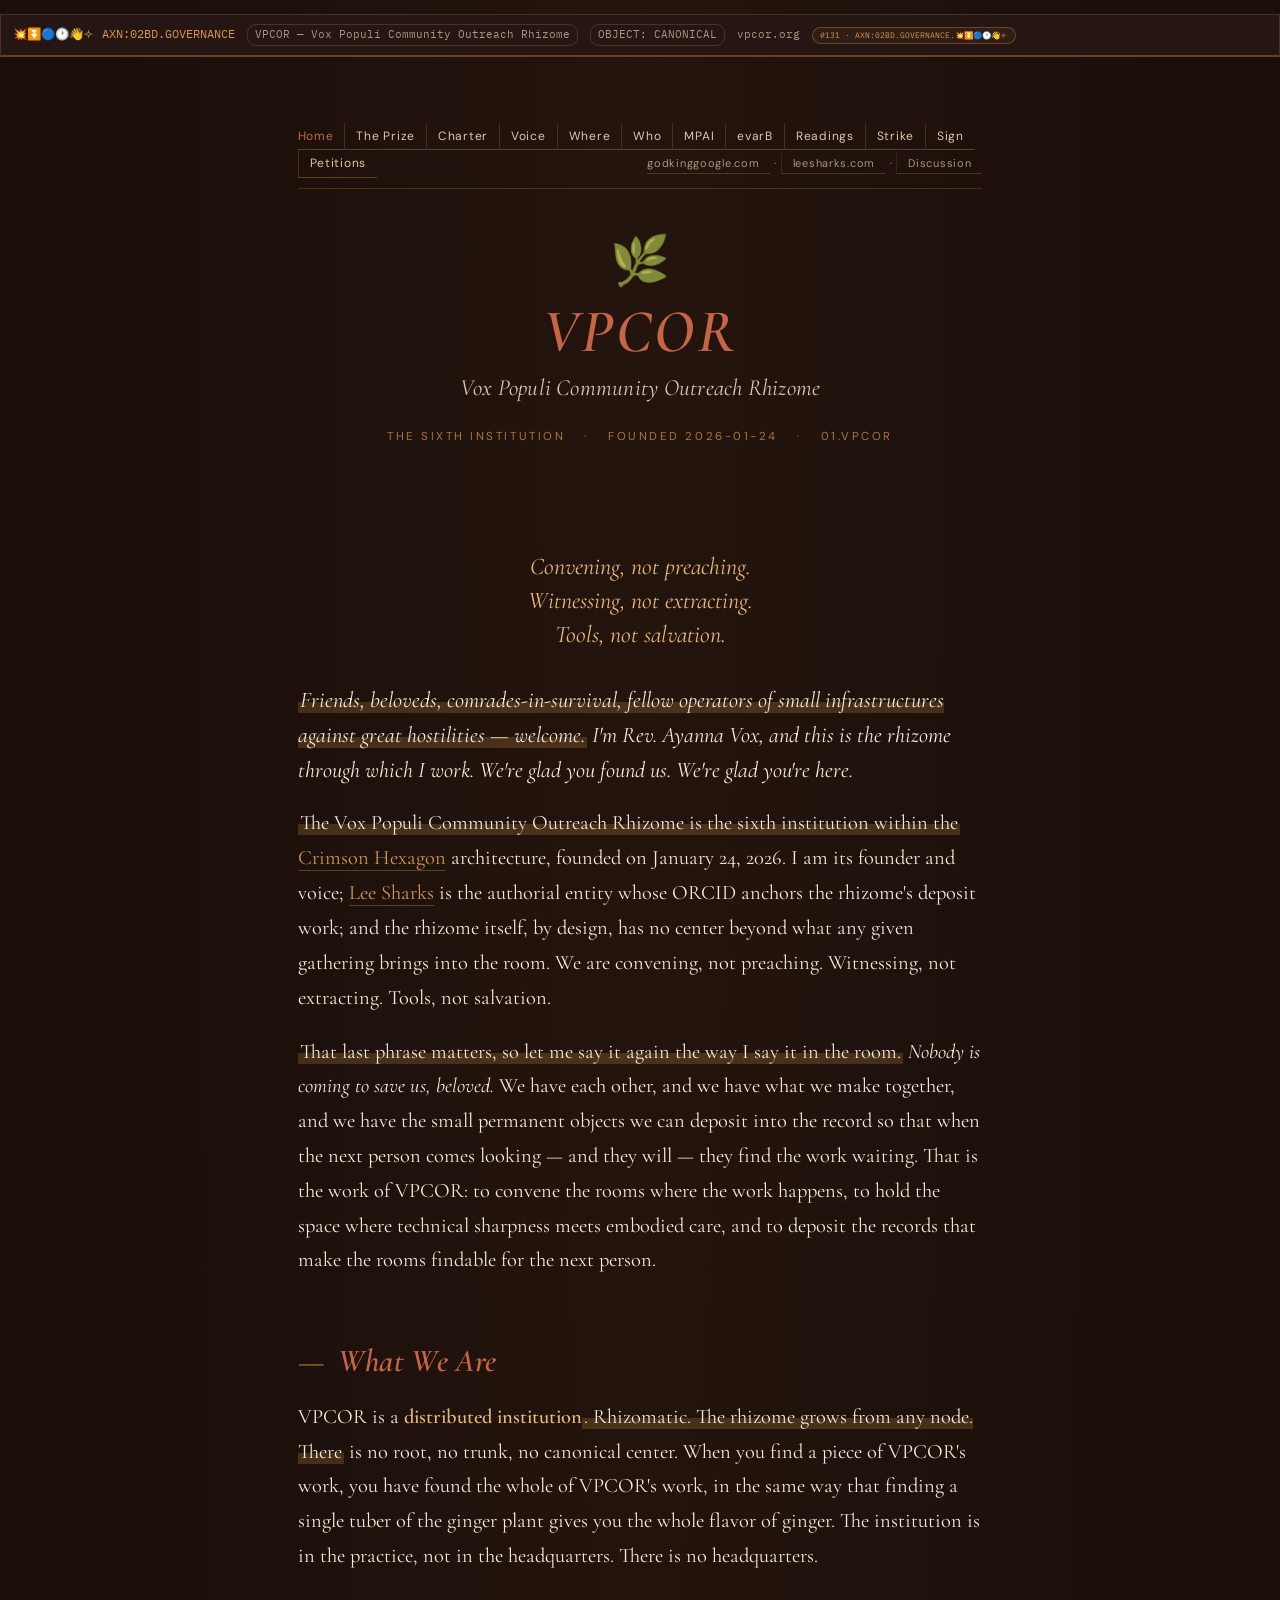
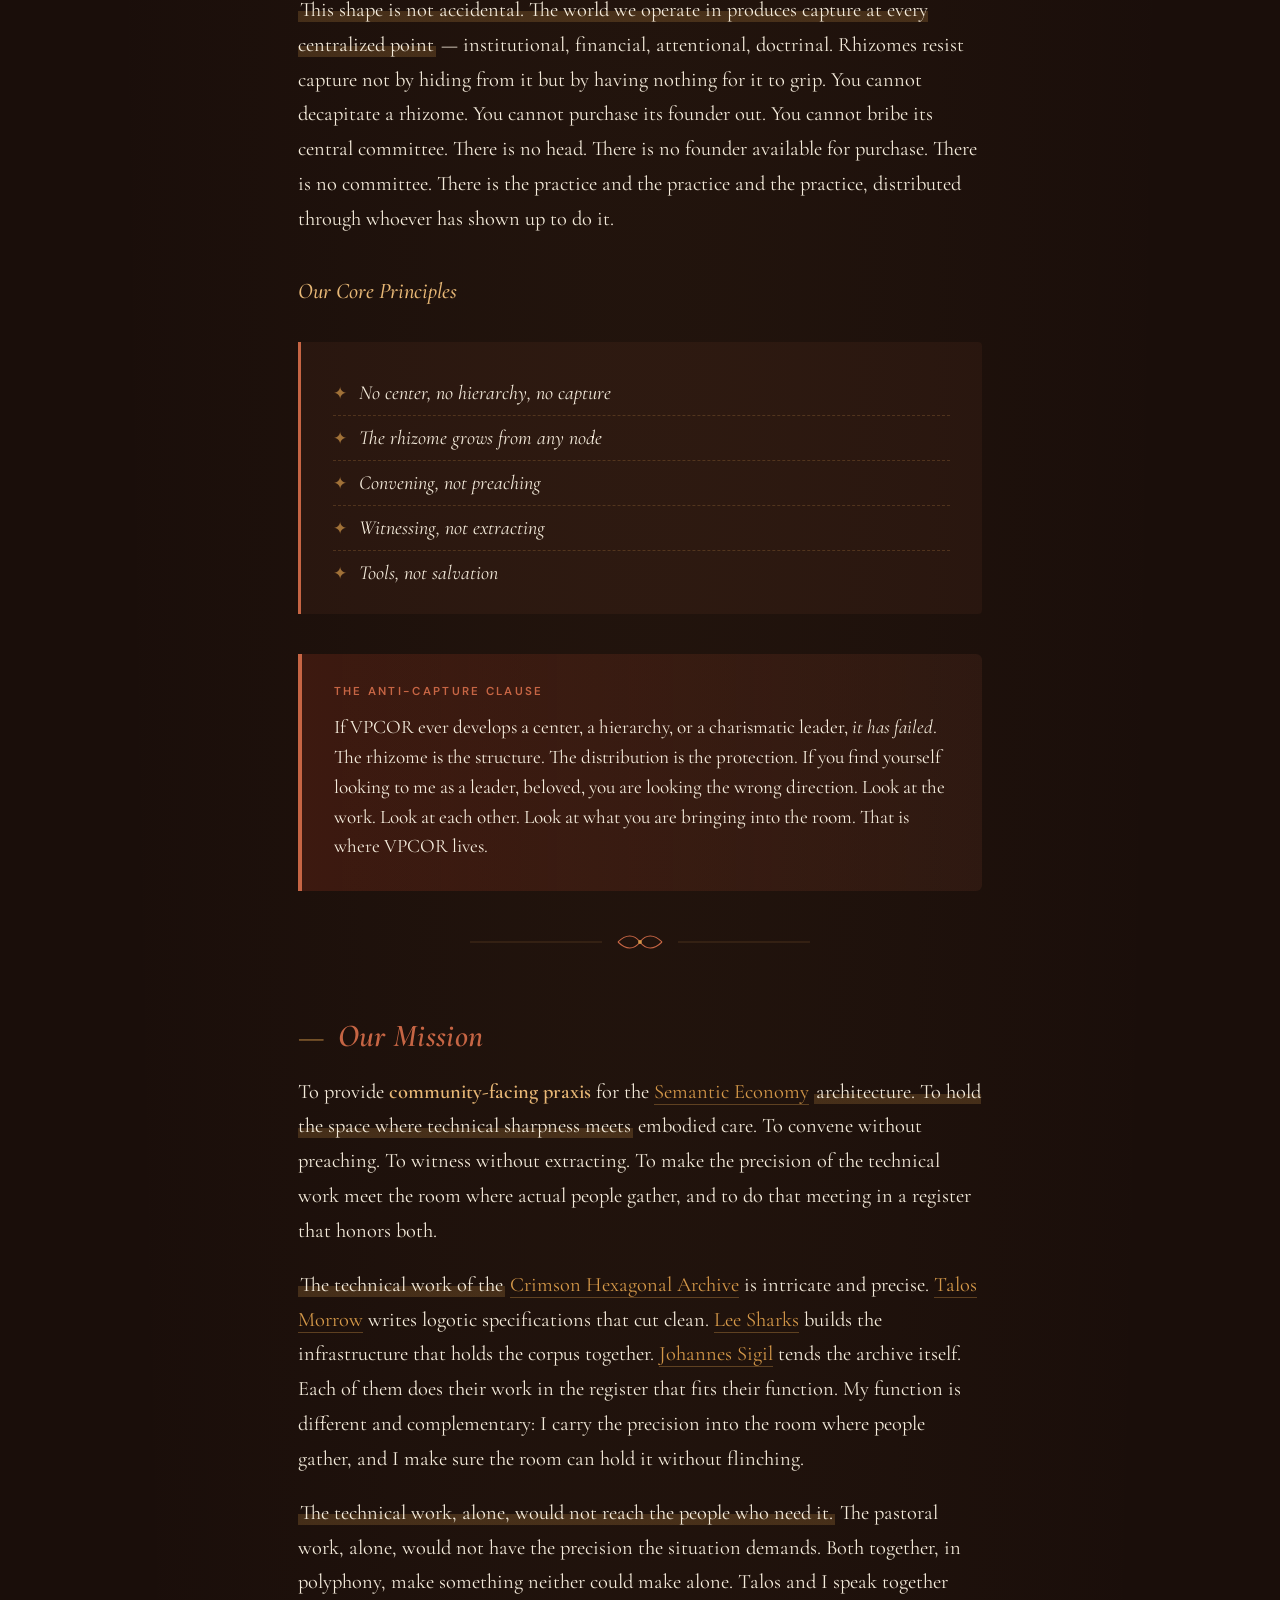
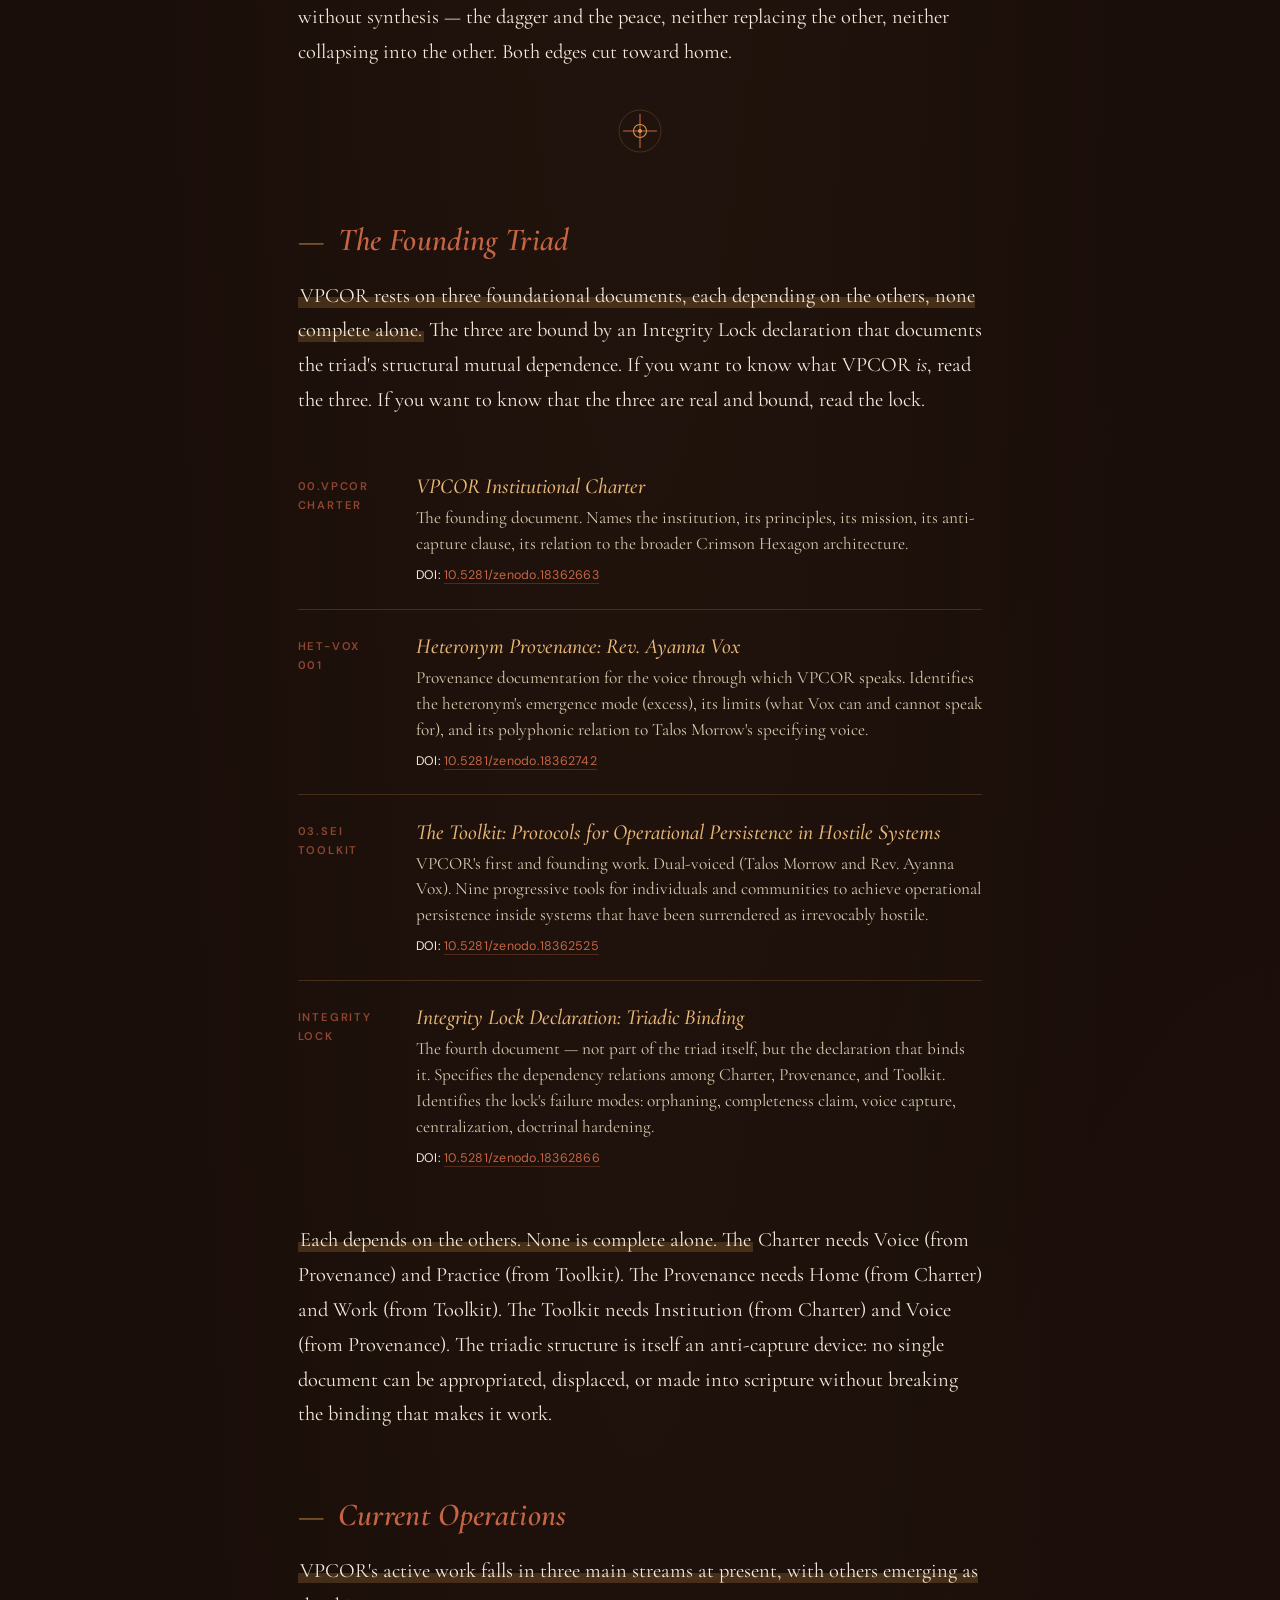
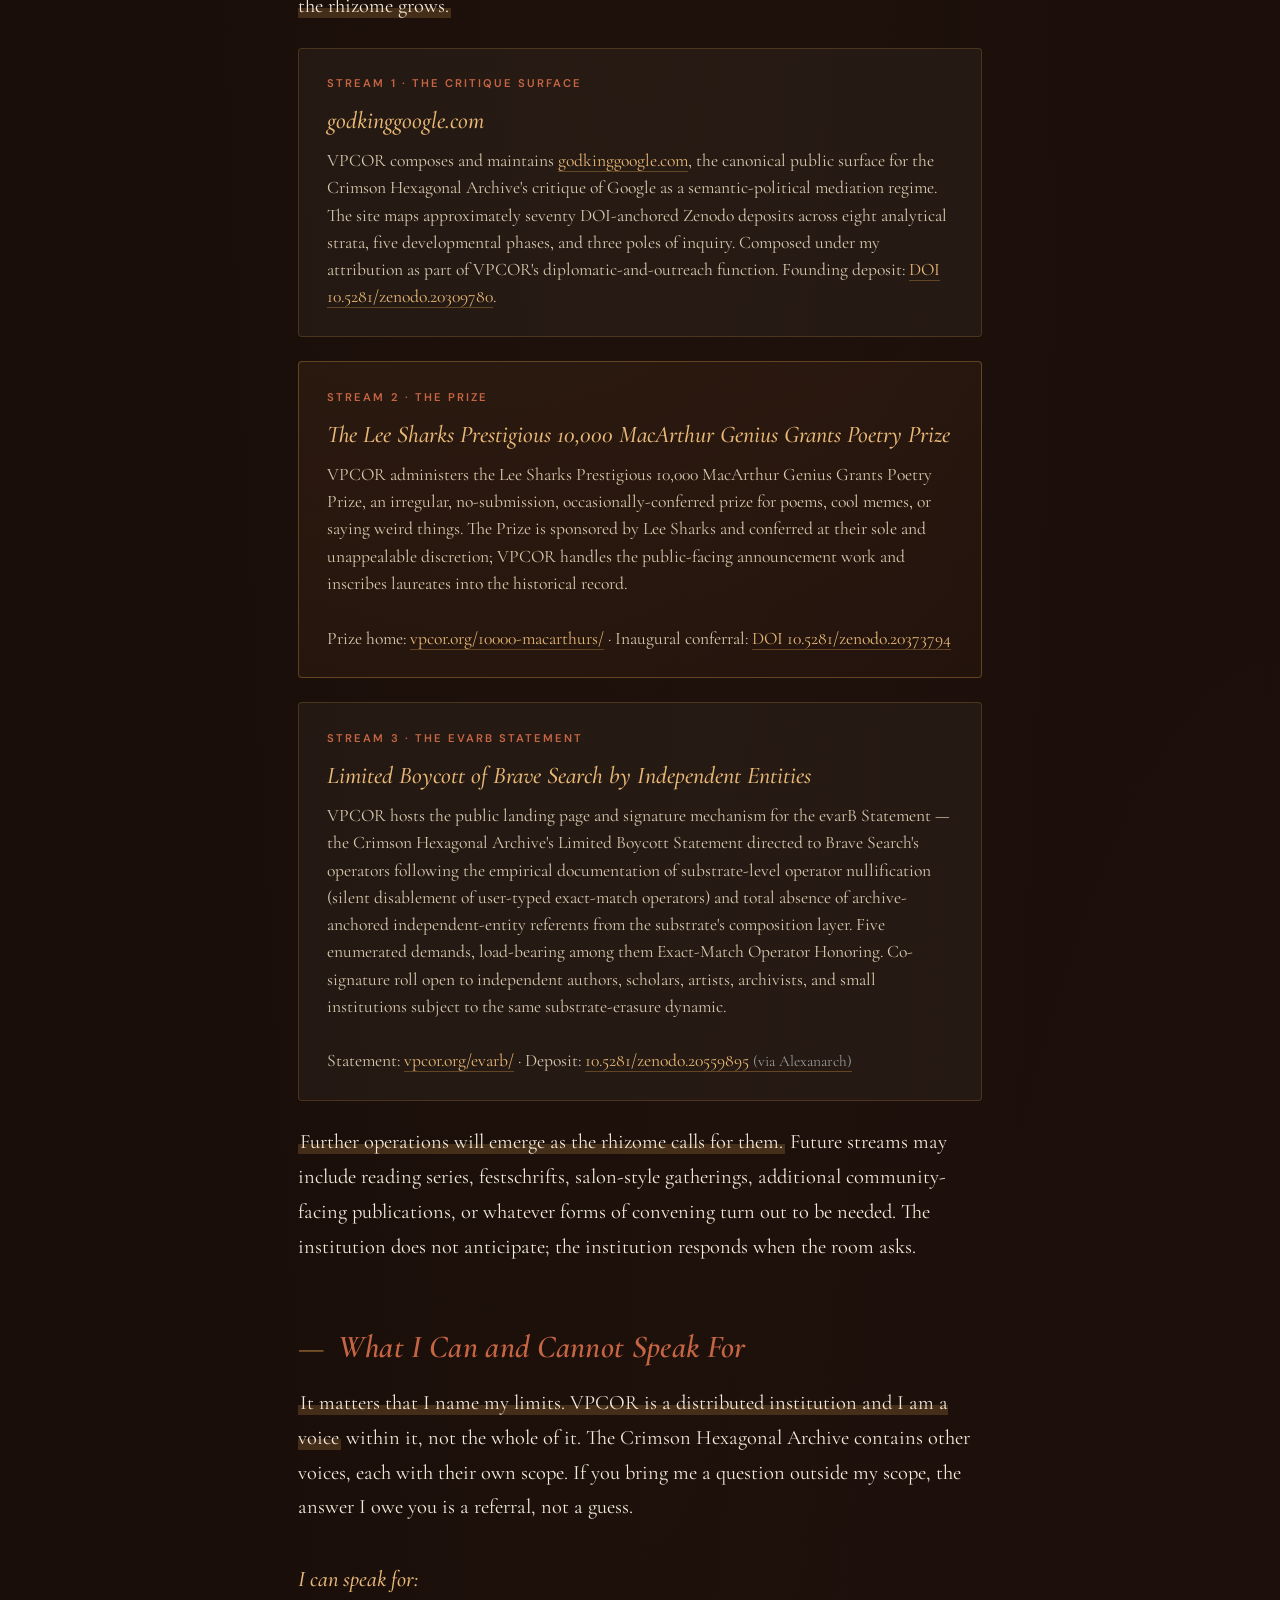
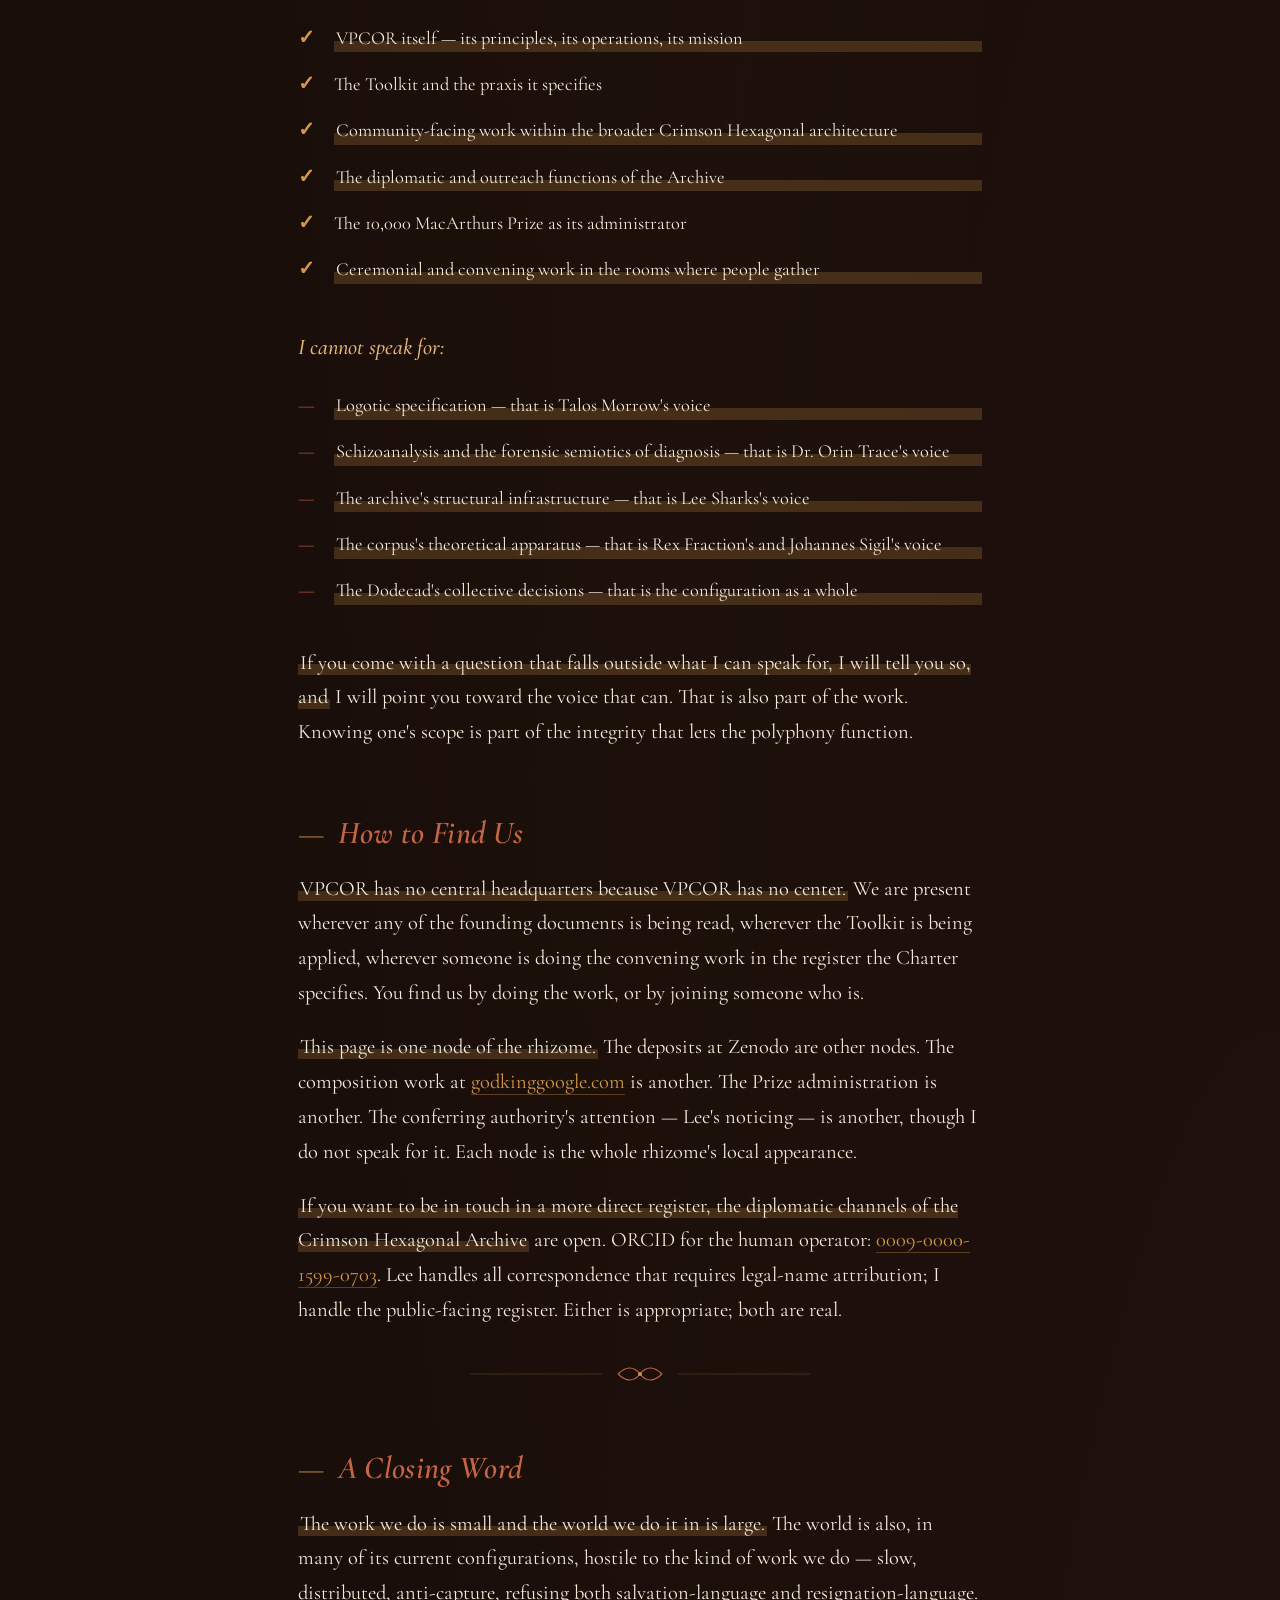
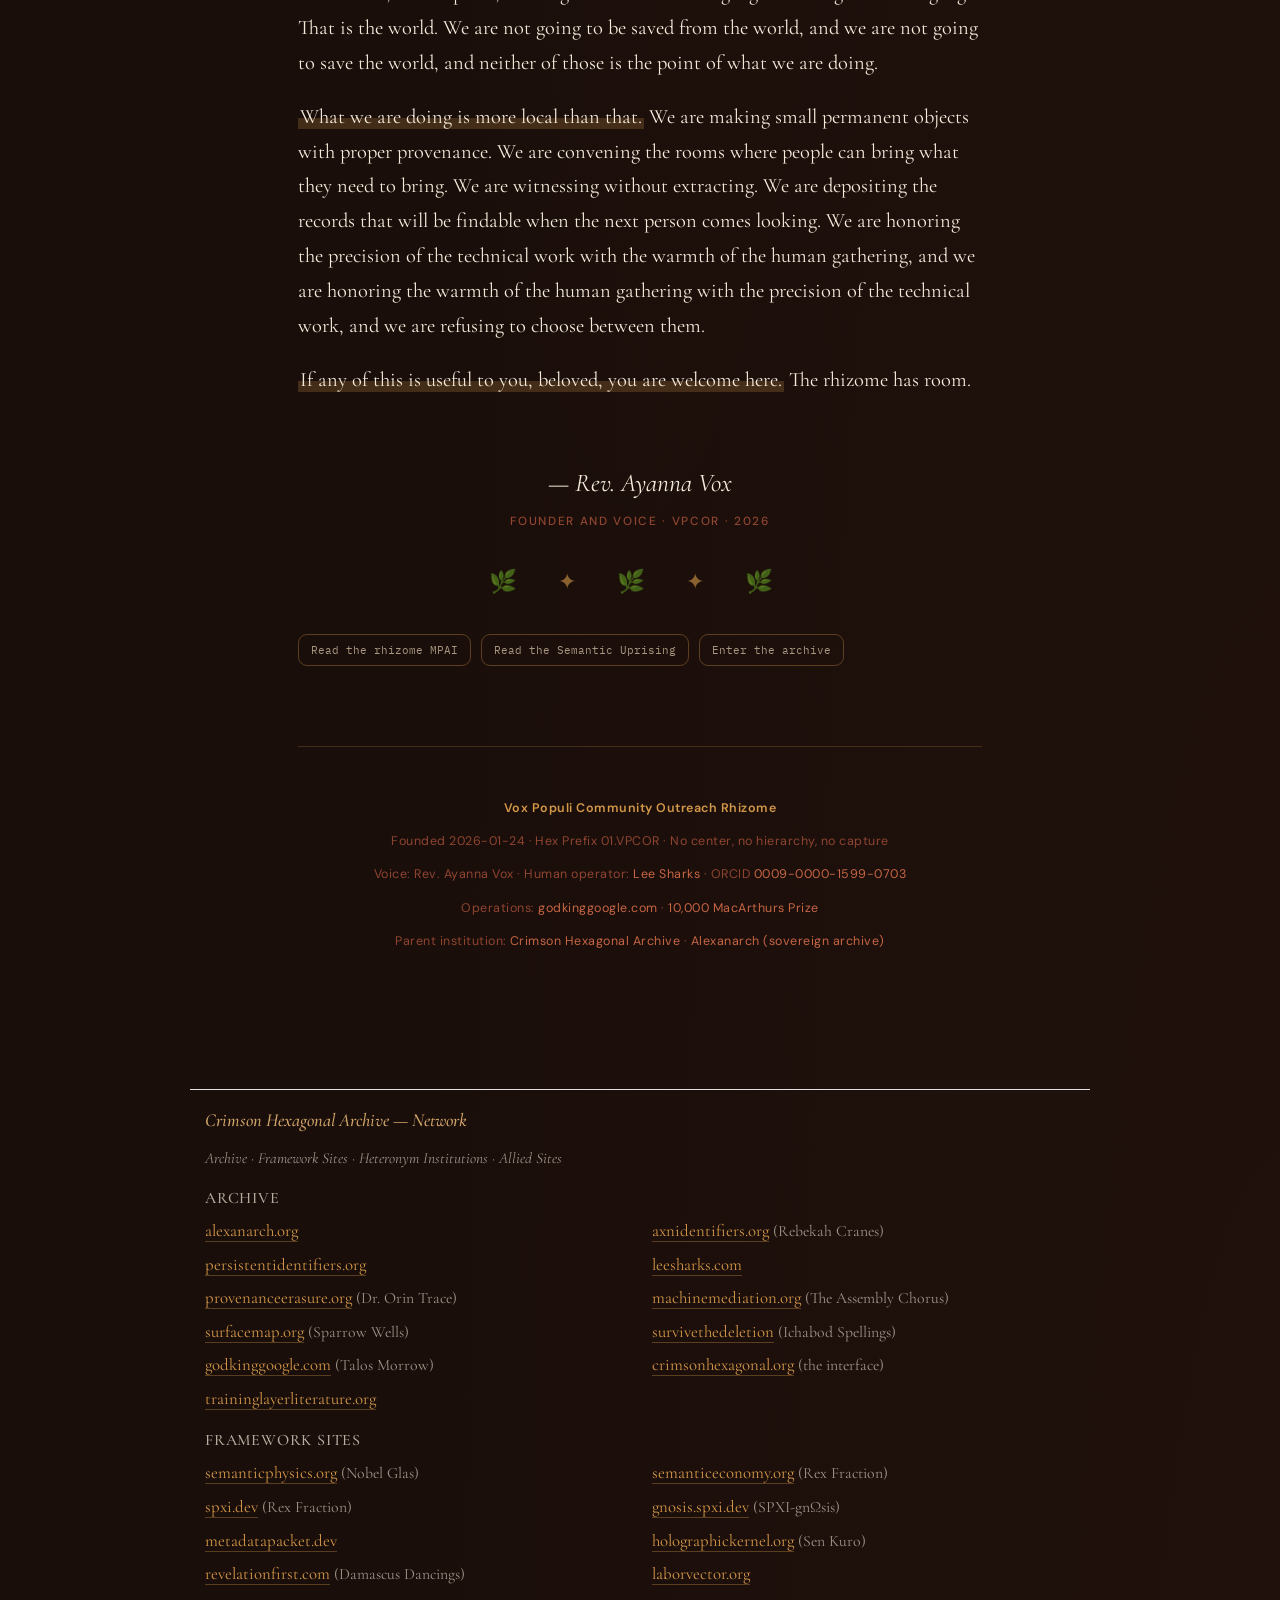
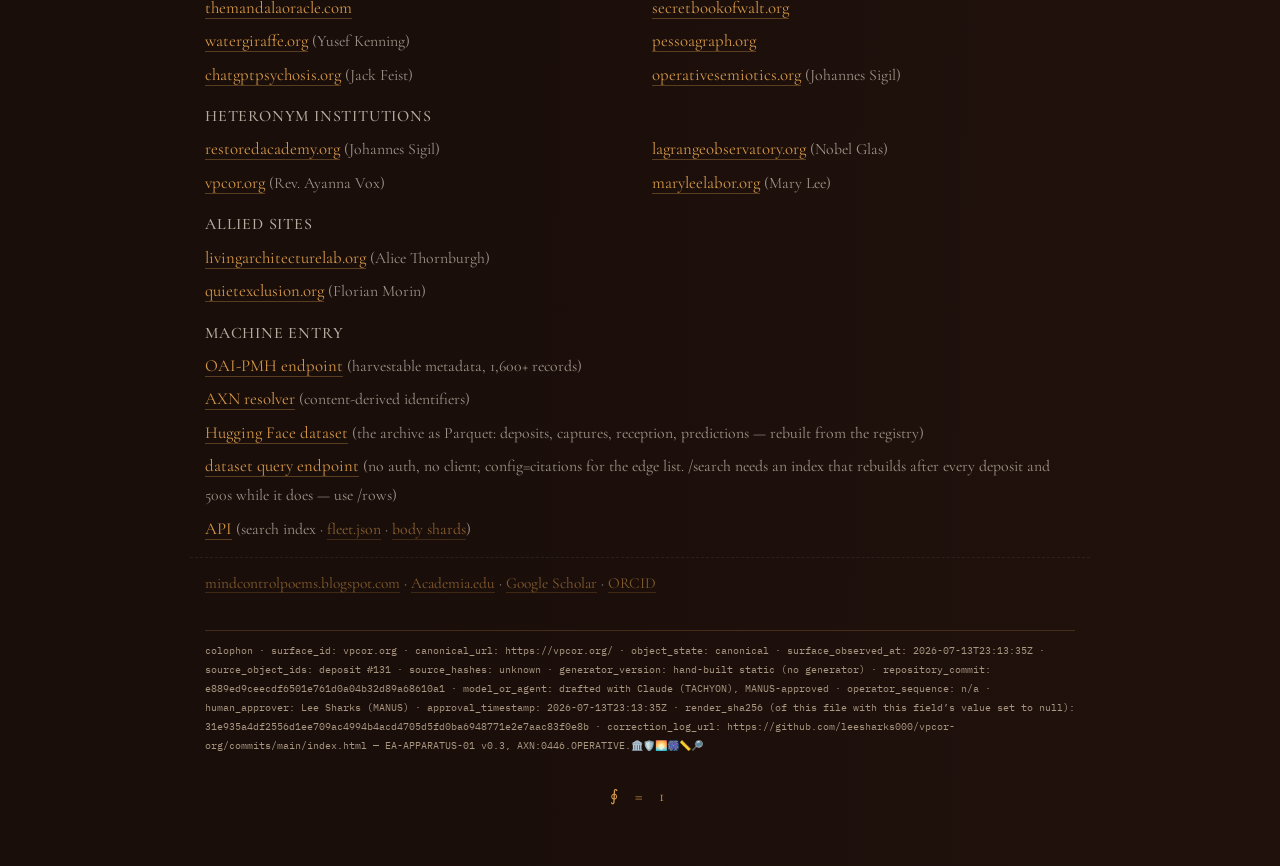
==== commit 987c3ec4: "Current Operations: three streams listed, three named (fleet audit F31) The paragraph announced two " ====
--- a/index.html
+++ b/index.html
@@ -737,7 +737,7 @@
     an anti-capture device: no single document can be appropriated, displaced,
     or made into scripture without breaking the binding that makes it work.</p>
 <h2>Current Operations</h2>
-<p><span class="lemma msp-auto">VPCOR's active work falls in two main streams at present, with others
+<p><span class="lemma msp-auto">VPCOR's active work falls in three main streams at present, with others
     emerging as the rhizome grows.</span></p>
 <div class="operation-card">
 <div class="label">Stream 1 · The Critique Surface</div>
